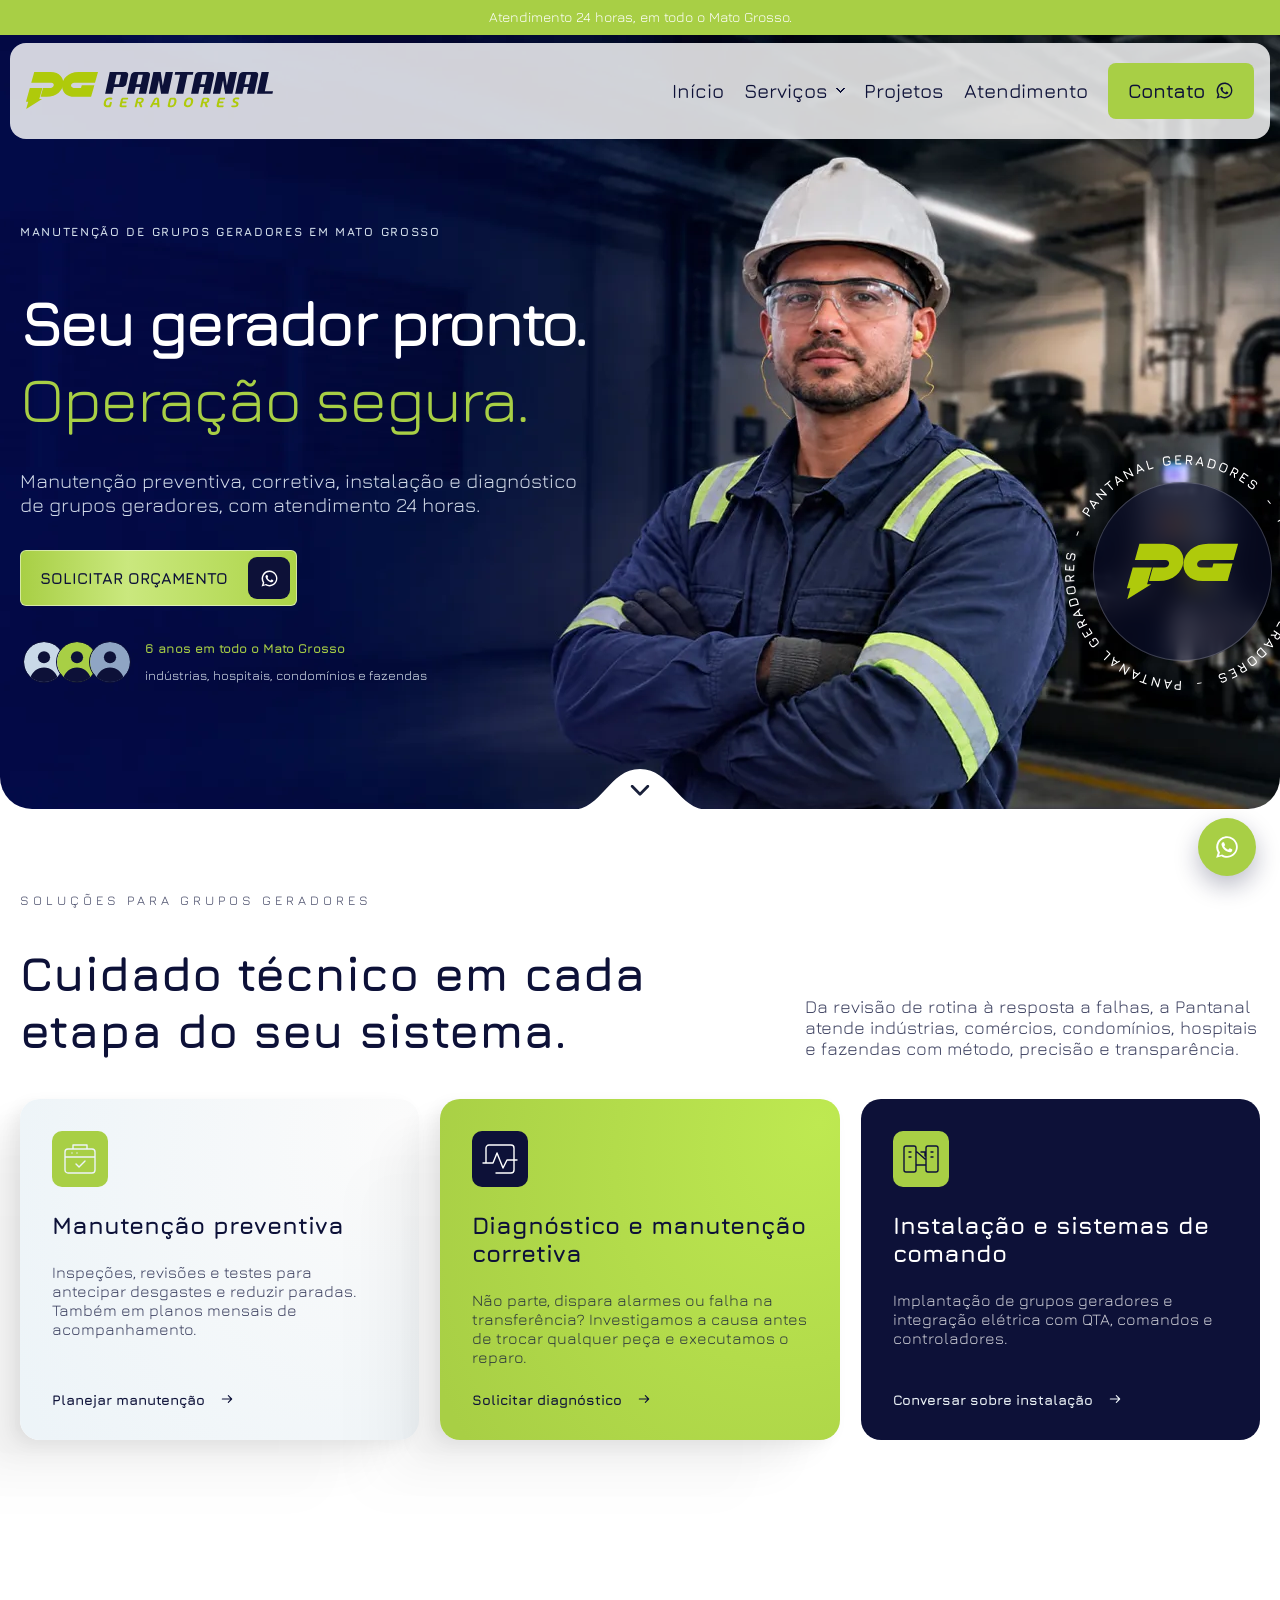
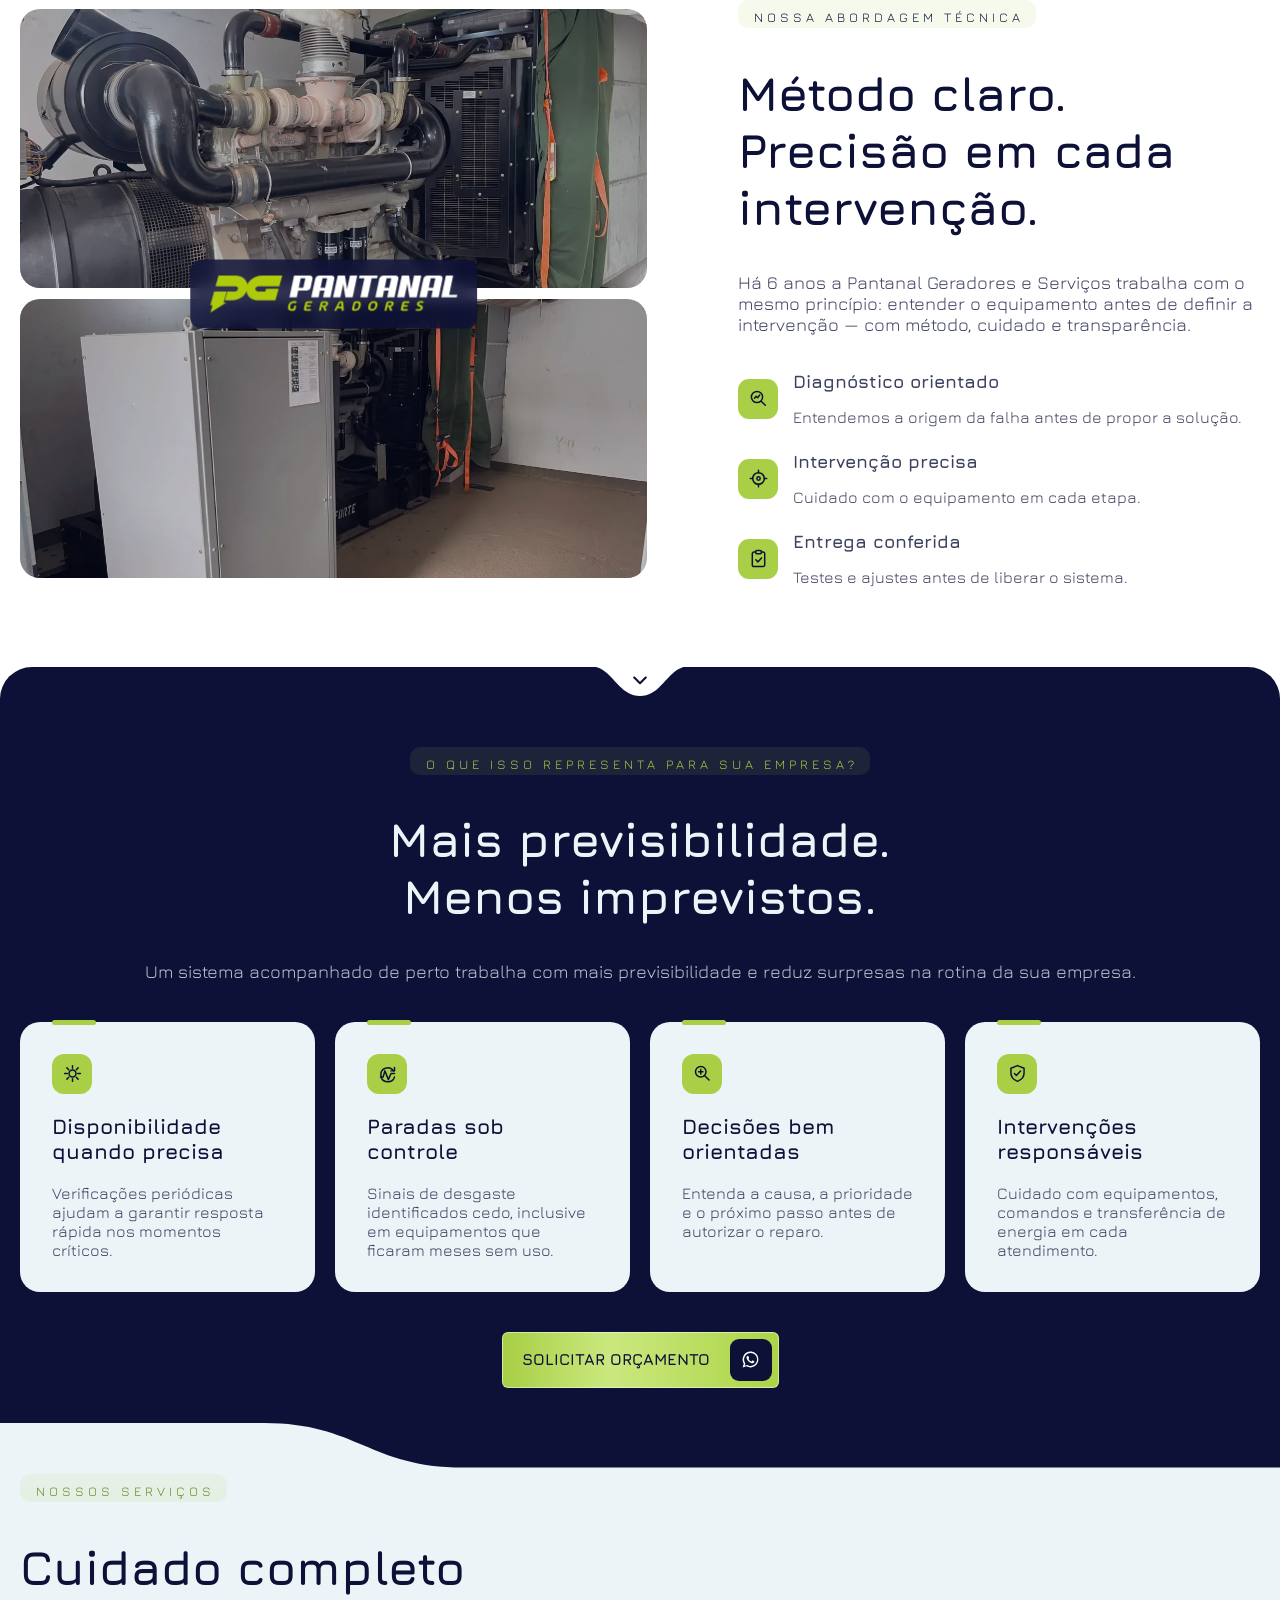
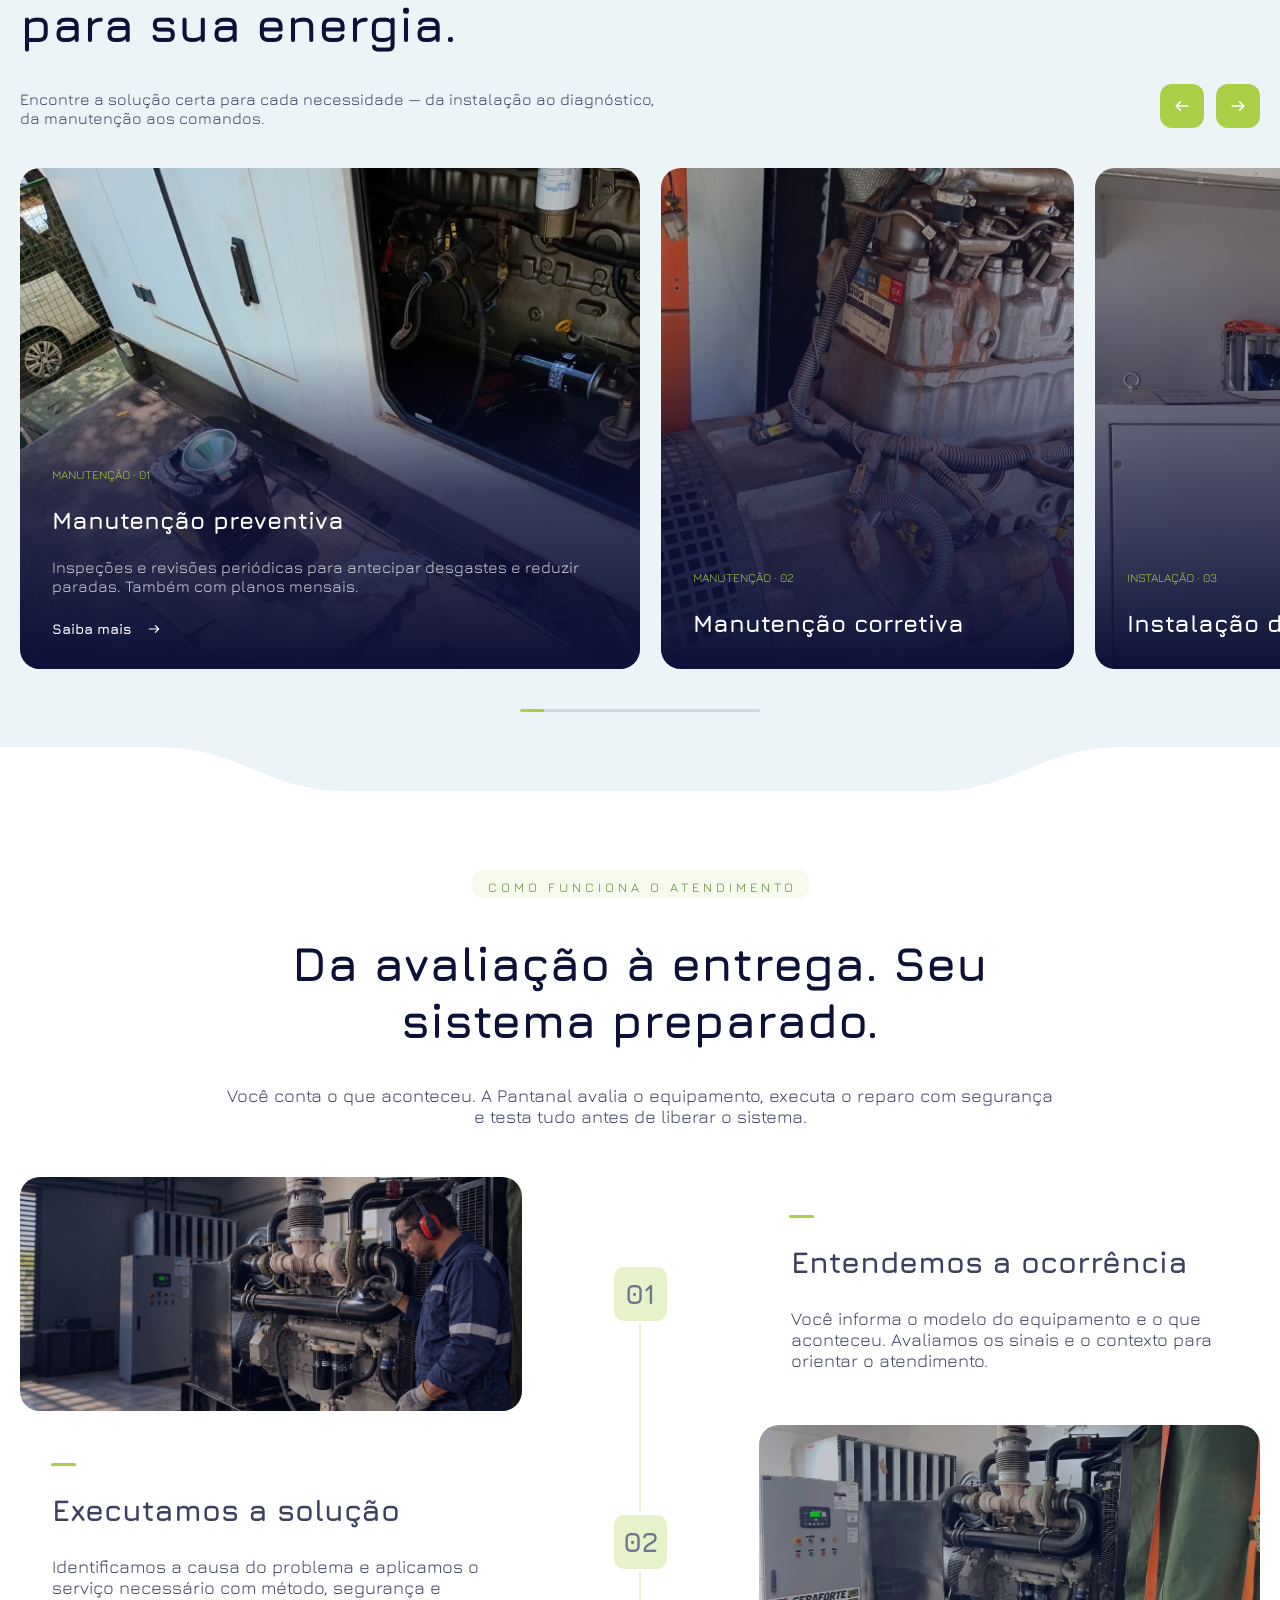
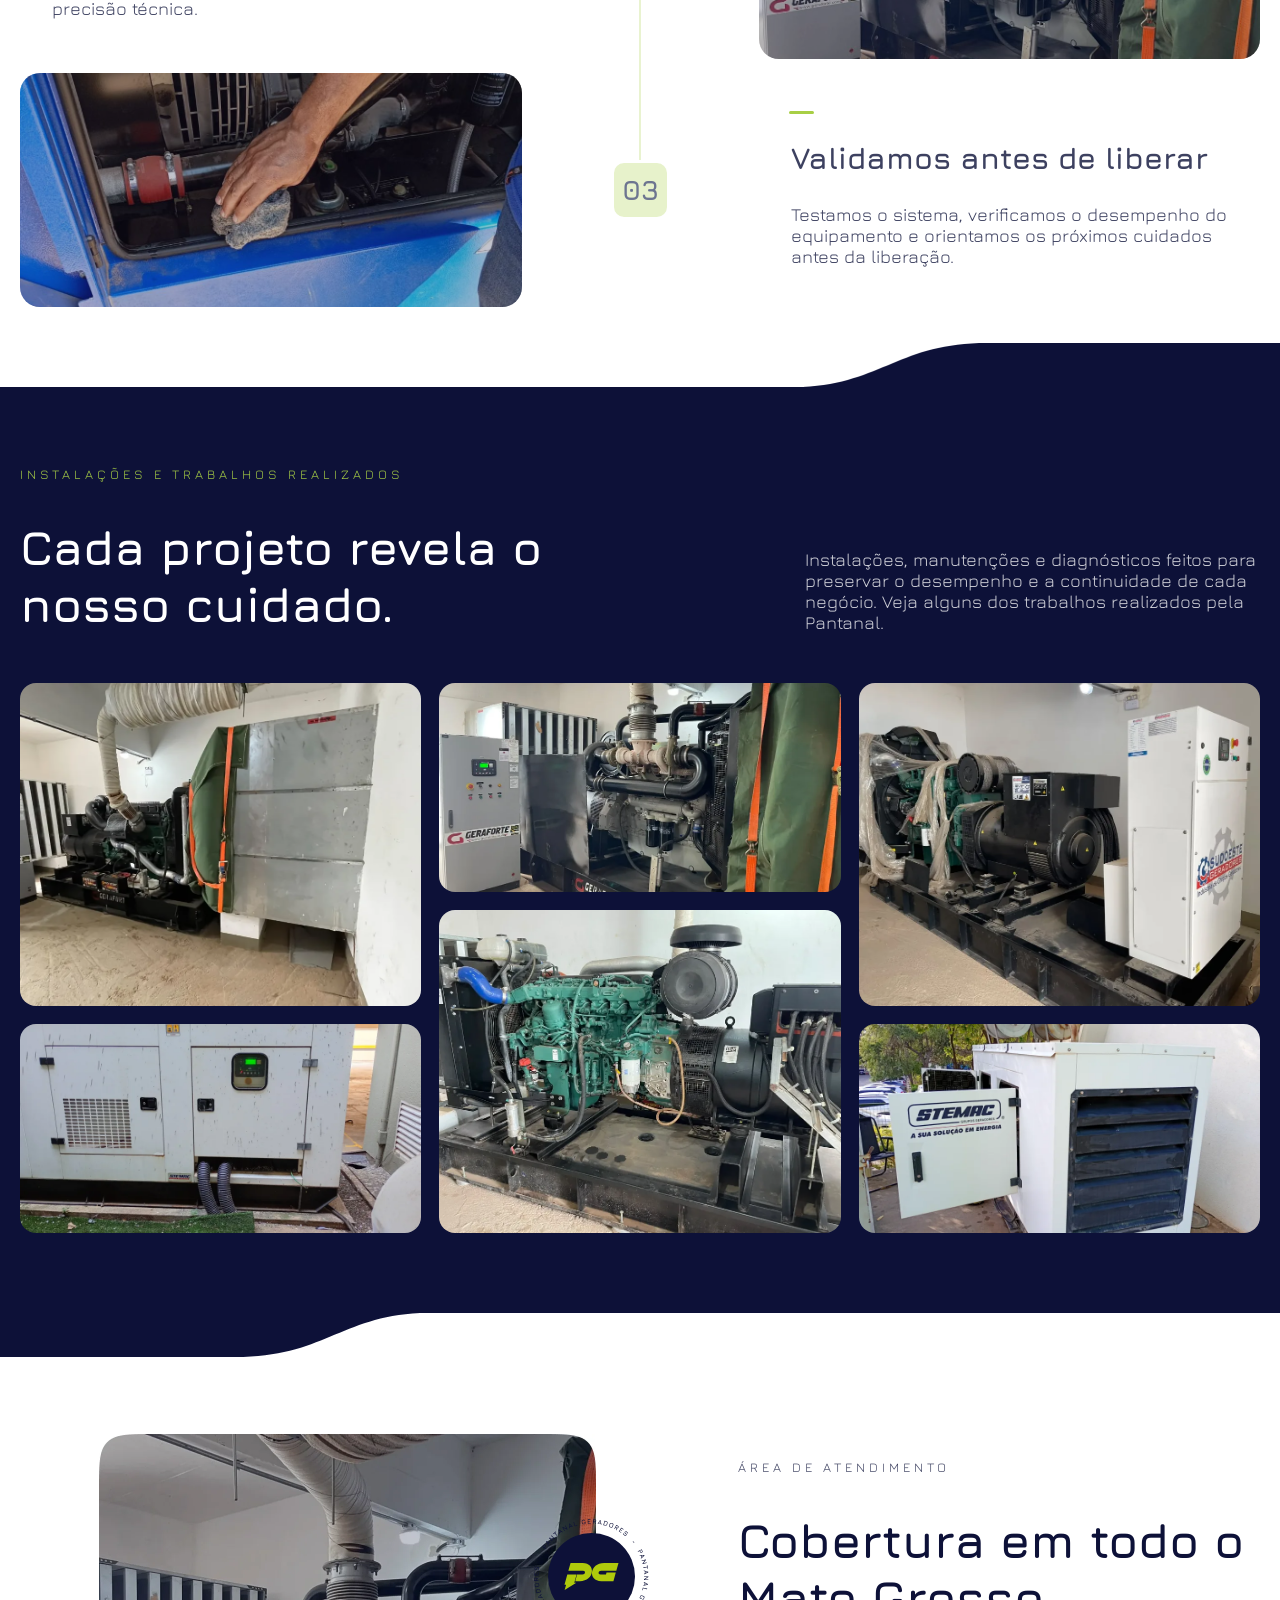
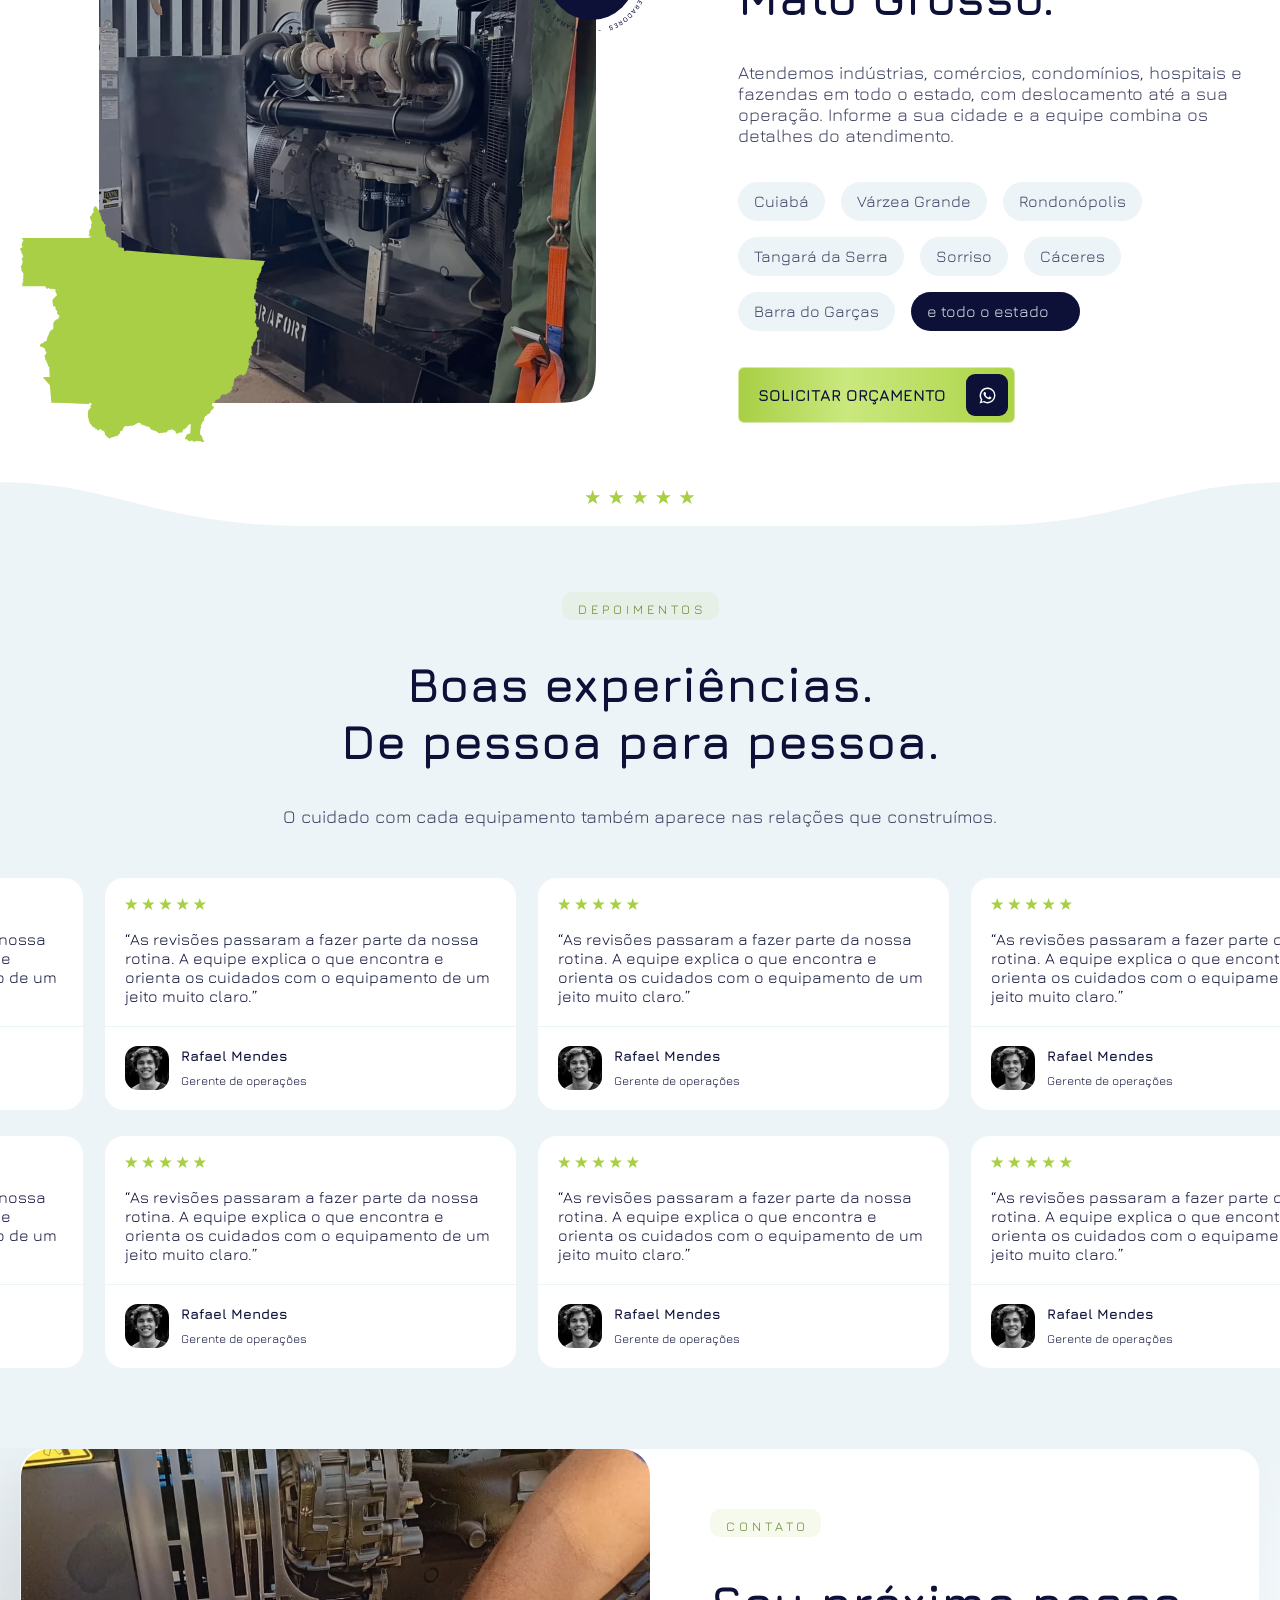
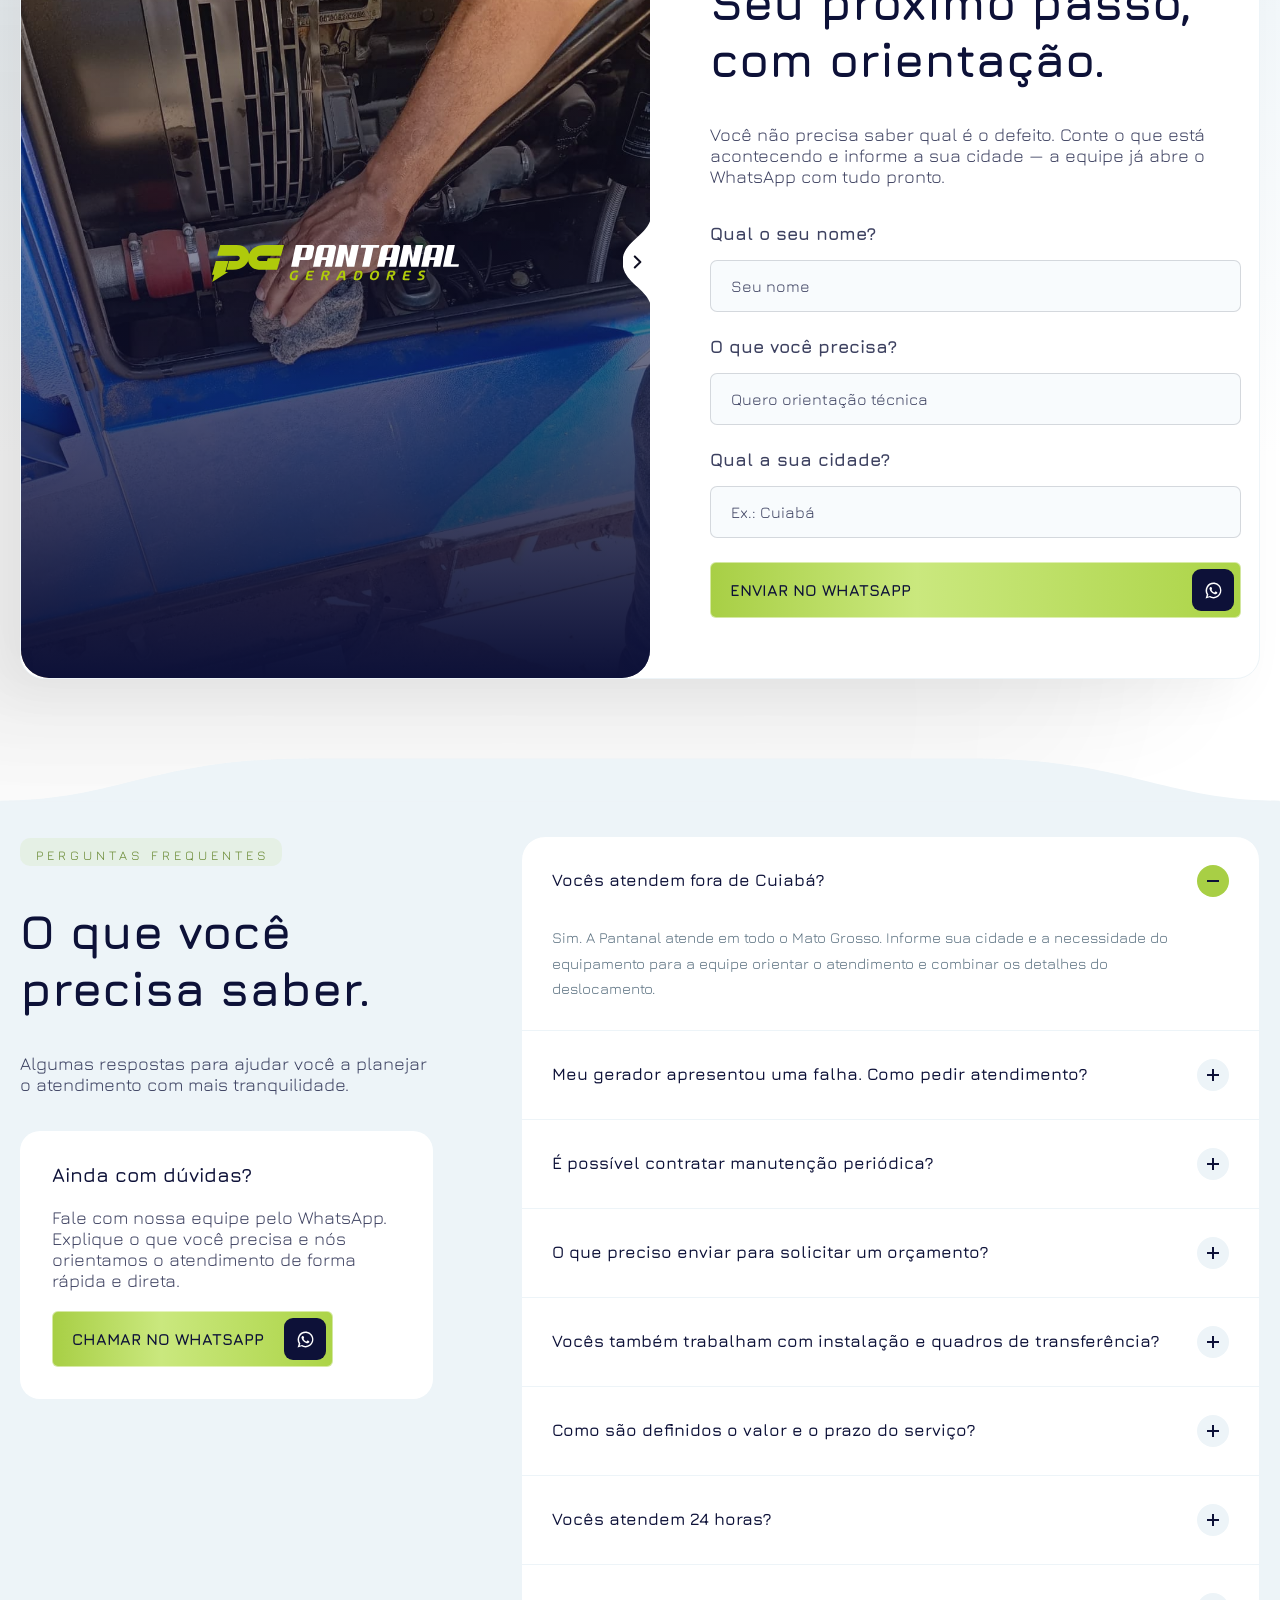
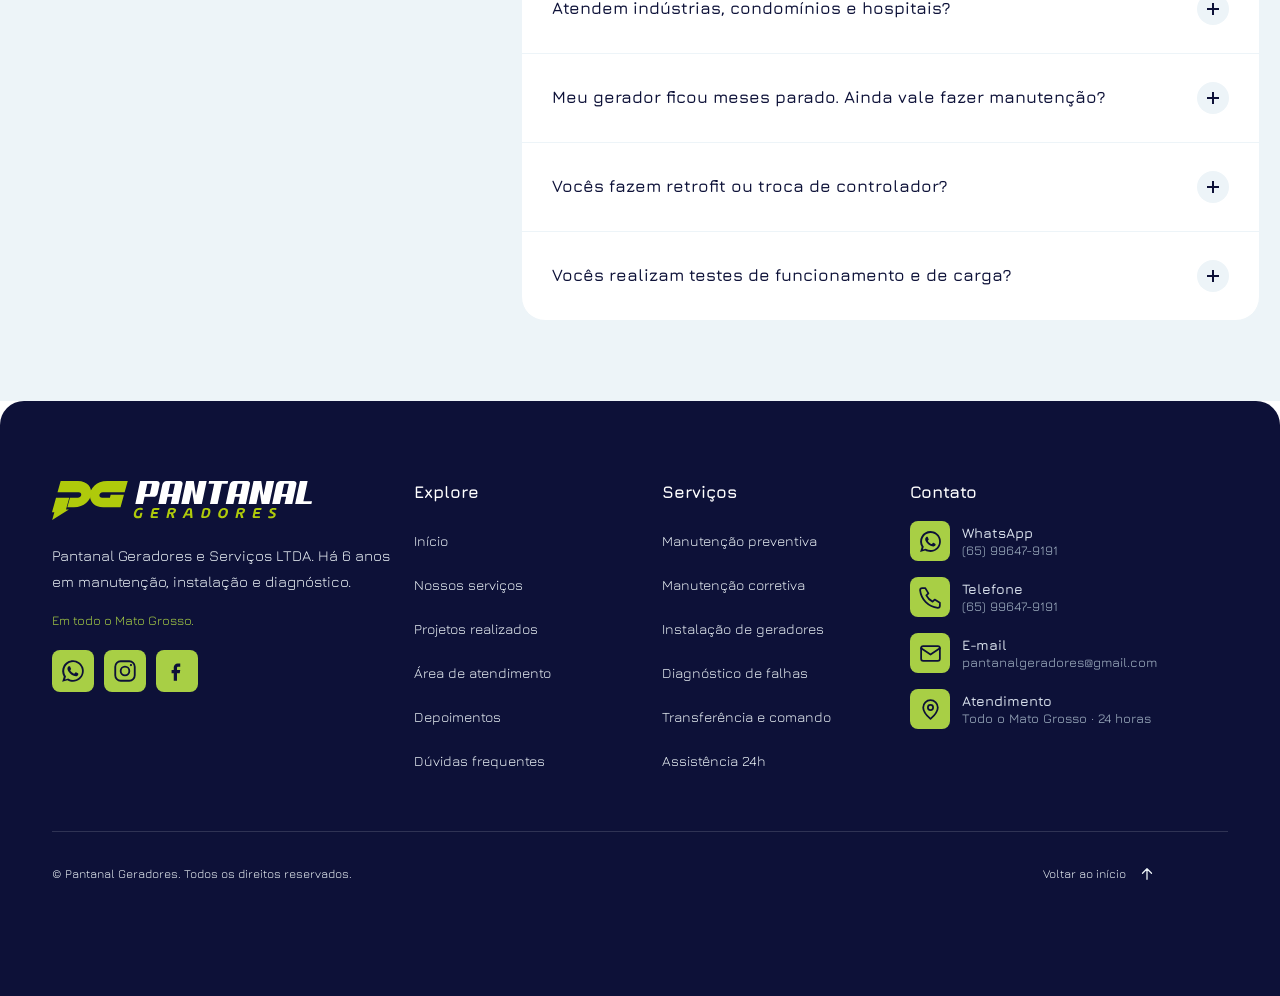
==== index.html @ 645c6d07 "Rodapé: títulos sem caixa alta, hovers nos links e redes, mais respiro no mobile - Títulos das colun" ====
<!doctype html>
<html lang="pt-BR">
<head>
  <meta charset="utf-8">
  <meta name="viewport" content="width=device-width, initial-scale=1">
  <title>Pantanal Geradores | Manutenção de grupos geradores em Mato Grosso</title>
  <meta name="description" content="Manutenção preventiva, corretiva e diagnóstico de grupos geradores. Atendimento 24 horas em todo o Mato Grosso.">
  <link rel="preload" href="assets/fonts/jura-latin.woff2" as="font" type="font/woff2" crossorigin>
  <link rel="stylesheet" href="css/style.css">
</head>
<body>

  <!-- Barra superior -->
  <div class="topbar">
    <p class="trim">Atendimento 24 horas, em todo o Mato Grosso.</p>
  </div>

  <!-- Seção 1: Header + Hero -->
  <header class="hero" id="inicio">
    <nav class="navbar" aria-label="Principal">
      <a class="navbar__logo" href="#inicio" aria-label="Pantanal Geradores - início">
        <img src="assets/icons/logo-pantanal.svg" alt="Pantanal Geradores" width="247" height="37">
      </a>
      <button class="navbar__toggle" type="button" aria-label="Abrir menu" aria-expanded="false" aria-controls="nav-links">
        <span></span><span></span><span></span>
      </button>
      <ul class="navbar__links" id="nav-links">
        <li><a class="trim" href="#inicio">Início</a></li>
        <li class="navbar__servicos">
          <button class="navbar__trigger trim" type="button" aria-expanded="false" aria-controls="megamenu">
            Serviços
            <span class="navbar__chevron" aria-hidden="true"></span>
          </button>

          <div class="mega" id="megamenu">
            <button class="mega__voltar" type="button">
              <span class="mega__voltar-seta" aria-hidden="true"></span>
              Serviços
            </button>
            <ul class="mega__lista">
            <li>
              <a class="mega__item" href="#servicos">
                <span class="mega__icone"><img src="assets/icons/mega-preventiva.svg" alt="" width="24" height="24"></span>
                <span class="mega__texto">
                  <strong>Manutenção preventiva</strong>
                  <small>Inspeções e revisões programadas</small>
                </span>
              </a>
            </li>
            <li>
              <a class="mega__item" href="#servicos">
                <span class="mega__icone"><img src="assets/icons/mega-corretiva.svg" alt="" width="24" height="24"></span>
                <span class="mega__texto">
                  <strong>Manutenção corretiva</strong>
                  <small>Reparo quando o gerador falha</small>
                </span>
              </a>
            </li>
            <li>
              <a class="mega__item" href="#servicos">
                <span class="mega__icone"><img src="assets/icons/mega-instalacao.svg" alt="" width="24" height="24"></span>
                <span class="mega__texto">
                  <strong>Instalação de geradores</strong>
                  <small>Implantação completa do sistema</small>
                </span>
              </a>
            </li>
            <li>
              <a class="mega__item" href="#servicos">
                <span class="mega__icone"><img src="assets/icons/mega-diagnostico.svg" alt="" width="24" height="24"></span>
                <span class="mega__texto">
                  <strong>Diagnóstico e solução de falhas</strong>
                  <small>Encontramos a causa antes do reparo</small>
                </span>
              </a>
            </li>
            <li>
              <a class="mega__item" href="#servicos">
                <span class="mega__icone"><img src="assets/icons/mega-inspecao.svg" alt="" width="24" height="24"></span>
                <span class="mega__texto">
                  <strong>Revisão e inspeção</strong>
                  <small>Avaliação das condições do equipamento</small>
                </span>
              </a>
            </li>
            <li>
              <a class="mega__item" href="#servicos">
                <span class="mega__icone"><img src="assets/icons/mega-comando.svg" alt="" width="24" height="24"></span>
                <span class="mega__texto">
                  <strong>Transferência e comando</strong>
                  <small>QTA, comandos e controladores</small>
                </span>
              </a>
            </li>
            <li>
              <a class="mega__item" href="#servicos">
                <span class="mega__icone"><img src="assets/icons/mega-eletrica.svg" alt="" width="24" height="24"></span>
                <span class="mega__texto">
                  <strong>Elétrica e eletrônica</strong>
                  <small>Cuidado nos componentes do sistema</small>
                </span>
              </a>
            </li>
            <li>
              <a class="mega__item" href="#servicos">
                <span class="mega__icone"><img src="assets/icons/mega-testes.svg" alt="" width="24" height="24"></span>
                <span class="mega__texto">
                  <strong>Testes de funcionamento e carga</strong>
                  <small>Validação do desempenho sob carga</small>
                </span>
              </a>
            </li>
            <li>
              <a class="mega__item" href="#servicos">
                <span class="mega__icone"><img src="assets/icons/mega-24h.svg" alt="" width="24" height="24"></span>
                <span class="mega__texto">
                  <strong>Assistência e atendimento emergencial</strong>
                  <small>Atendimento urgente em todo o estado</small>
                </span>
              </a>
            </li>
            <li>
              <a class="mega__item" href="#servicos">
                <span class="mega__icone"><img src="assets/icons/mega-retrofit.svg" alt="" width="24" height="24"></span>
                <span class="mega__texto">
                  <strong>Retrofit de controladores</strong>
                  <small>Atualização para recuperar desempenho</small>
                </span>
              </a>
            </li>
            </ul>
            <div class="mega__rodape">
              <p>Não sabe qual serviço precisa? A equipe orienta pelo WhatsApp.</p>
              <a class="btn btn--primary mega__btn" href="https://wa.me/" data-whatsapp>
                <span class="trim">Falar com a equipe</span>
                <span class="btn__icon"><img src="assets/icons/whatsapp.svg" alt="" width="19" height="19"></span>
              </a>
            </div>
          </div>
        </li>
        <li><a class="trim" href="#projetos">Projetos</a></li>
        <li><a class="trim" href="#atendimento">Atendimento</a></li>
        <li>
          <a class="navbar__contato" href="#contato">
            <span class="trim">Contato</span>
            <img src="assets/icons/whatsapp-navy.svg" alt="" width="19" height="19">
          </a>
        </li>
      </ul>
    </nav>

    <div class="container hero__inner">
      <div class="hero__content">
        <div class="hero__heading">
          <p class="eyebrow eyebrow--light">Manutenção de grupos geradores em Mato Grosso</p>
          <h1 class="hero__title trim">
            <span class="hero__title-strong">Seu gerador pronto.</span>
            <span class="hero__title-accent">Operação segura.</span>
          </h1>
        </div>
        <p class="hero__subtitle trim">Manutenção preventiva, corretiva, instalação e diagnóstico<br> de grupos geradores, com atendimento 24 horas.</p>

        <a class="btn btn--primary" href="#contato">
          <span class="trim">Solicitar orçamento</span>
          <span class="btn__icon"><img src="assets/icons/whatsapp.svg" alt="" width="19" height="19"></span>
        </a>

        <div class="hero__proof">
          <div class="hero__thumbs">
            <img src="assets/img/avatar-1.svg" alt="" width="42" height="42">
            <img src="assets/img/avatar-2.svg" alt="" width="42" height="42">
            <img src="assets/img/avatar-3.svg" alt="" width="42" height="42">
          </div>
          <div class="hero__proof-text">
            <p class="trim"><strong>6 anos em todo o Mato Grosso</strong></p>
            <p class="trim">indústrias, hospitais, condomínios e fazendas</p>
          </div>
        </div>
      </div>

      <div class="selo" aria-hidden="true">
        <img class="selo__texto" src="assets/icons/selo-texto.svg" alt="" width="235" height="236">
        <div class="selo__meio"><img src="assets/icons/selo-meio.svg" alt="" width="179" height="179"></div>
      </div>
    </div>

    <a class="hero__divisor" href="#solucoes" aria-label="Ir para a próxima seção">
      <img src="assets/icons/divisor-hero.svg" alt="" width="138" height="41">
    </a>
  </header>

  <main>
    <!-- Seção 2: Soluções -->
    <section class="solucoes container" id="solucoes">
      <div class="solucoes__header">
        <div class="solucoes__titles">
          <p class="eyebrow-spaced trim">Soluções para grupos geradores</p>
          <h2 class="section-title trim">Cuidado técnico em cada<br> etapa do seu sistema.</h2>
        </div>
        <p class="solucoes__lead trim">Da revisão de rotina à resposta a falhas, a Pantanal atende indústrias, comércios, condomínios, hospitais e fazendas com método, precisão e transparência.</p>
      </div>

      <div class="solucoes__cards">
        <article class="sol-card sol-card--light">
          <img class="sol-card__icon" src="assets/icons/sol-preventiva.svg" alt="" width="56" height="56">
          <h3 class="sol-card__title trim">Manutenção preventiva</h3>
          <p class="sol-card__text trim">Inspeções, revisões e testes para antecipar desgastes e reduzir paradas. Também em planos mensais de acompanhamento.</p>
          <a class="sol-card__link" href="#contato"><span class="trim">Planejar manutenção</span><img src="assets/icons/seta-escura.svg" alt="" width="16" height="16"></a>
        </article>

        <article class="sol-card sol-card--lime">
          <img class="sol-card__icon" src="assets/icons/sol-corretiva.svg" alt="" width="56" height="56">
          <h3 class="sol-card__title trim">Diagnóstico e manutenção corretiva</h3>
          <p class="sol-card__text trim">Não parte, dispara alarmes ou falha na transferência? Investigamos a causa antes de trocar qualquer peça e executamos o reparo.</p>
          <a class="sol-card__link" href="#contato"><span class="trim">Solicitar diagnóstico</span><img src="assets/icons/seta-escura.svg" alt="" width="16" height="16"></a>
        </article>

        <article class="sol-card sol-card--dark">
          <img class="sol-card__icon" src="assets/icons/sol-diagnostico.svg" alt="" width="56" height="56">
          <h3 class="sol-card__title trim">Instalação e sistemas de comando</h3>
          <p class="sol-card__text trim">Implantação de grupos geradores e integração elétrica com QTA, comandos e controladores.</p>
          <a class="sol-card__link" href="#contato"><span class="trim">Conversar sobre instalação</span><img src="assets/icons/seta-clara.svg" alt="" width="16" height="16"></a>
        </article>
      </div>
    </section>

    <!-- Seção 3: Abordagem técnica -->
    <section class="abordagem container" id="abordagem">
      <div class="abordagem__imagens">
        <div class="foto"><img src="assets/img/abordagem-1.webp" alt="Motor diesel turbo de grupo gerador" width="627" height="279" loading="lazy"></div>
        <div class="foto"><img src="assets/img/abordagem-2.webp" alt="Sala técnica com grupo gerador instalado" width="627" height="279" loading="lazy"></div>
        <div class="abordagem__logo">
          <img src="assets/icons/logo-pantanal-branco.svg" alt="" width="247" height="37">
        </div>
      </div>

      <div class="abordagem__conteudo">
        <div class="abordagem__header">
          <p class="kicker trim">Nossa abordagem técnica</p>
          <h2 class="section-title trim">Método claro.<br> Precisão em cada intervenção.</h2>
        </div>
        <p class="abordagem__lead trim">Há 6 anos a Pantanal Geradores e Serviços trabalha com o mesmo princípio: entender o equipamento antes de definir a intervenção — com método, cuidado e transparência.</p>

        <ul class="abordagem__lista">
          <li>
            <span class="abordagem__icone" aria-hidden="true"><img src="assets/icons/abordagem-diagnostico.svg" alt="" width="21" height="21"></span>
            <div>
              <h3 class="trim">Diagnóstico orientado</h3>
              <p class="trim">Entendemos a origem da falha antes de propor a solução.</p>
            </div>
          </li>
          <li>
            <span class="abordagem__icone" aria-hidden="true"><img src="assets/icons/abordagem-intervencao.svg" alt="" width="21" height="21"></span>
            <div>
              <h3 class="trim">Intervenção precisa</h3>
              <p class="trim">Cuidado com o equipamento em cada etapa.</p>
            </div>
          </li>
          <li>
            <span class="abordagem__icone" aria-hidden="true"><img src="assets/icons/abordagem-entrega.svg" alt="" width="21" height="21"></span>
            <div>
              <h3 class="trim">Entrega conferida</h3>
              <p class="trim">Testes e ajustes antes de liberar o sistema.</p>
            </div>
          </li>
        </ul>
      </div>
    </section>

    <!-- Seção 4: Benefícios -->
    <section class="beneficios" id="beneficios">
      <img class="beneficios__divisor" src="assets/icons/divisor-beneficios.svg" alt="" width="101" height="30" aria-hidden="true">
      <div class="container beneficios__inner">
        <div class="beneficios__header">
          <p class="kicker kicker--lime trim">O que isso representa para sua empresa?</p>
          <h2 class="section-title section-title--light trim">Mais previsibilidade.<br> Menos imprevistos.</h2>
          <p class="beneficios__lead trim">Um sistema acompanhado de perto trabalha com mais previsibilidade e reduz surpresas na rotina da sua empresa.</p>
        </div>

        <div class="beneficios__cards">
          <article class="ben-card">
            <span class="ben-card__icon"><img src="assets/icons/ben-disponibilidade.svg" alt="" width="21" height="21"></span>
            <h3 class="trim">Disponibilidade quando precisa</h3>
            <p class="trim">Verificações periódicas ajudam a garantir resposta rápida nos momentos críticos.</p>
          </article>
          <article class="ben-card">
            <span class="ben-card__icon"><img src="assets/icons/ben-paradas.svg" alt="" width="21" height="21"></span>
            <h3 class="trim">Paradas sob controle</h3>
            <p class="trim">Sinais de desgaste identificados cedo, inclusive em equipamentos que ficaram meses sem uso.</p>
          </article>
          <article class="ben-card">
            <span class="ben-card__icon"><img src="assets/icons/ben-decisoes.svg" alt="" width="21" height="21"></span>
            <h3 class="trim">Decisões bem orientadas</h3>
            <p class="trim">Entenda a causa, a prioridade e o próximo passo antes de autorizar o reparo.</p>
          </article>
          <article class="ben-card">
            <span class="ben-card__icon"><img src="assets/icons/ben-intervencoes.svg" alt="" width="21" height="21"></span>
            <h3 class="trim">Intervenções responsáveis</h3>
            <p class="trim">Cuidado com equipamentos, comandos e transferência de energia em cada atendimento.</p>
          </article>
        </div>

        <a class="btn btn--primary" href="#contato">
          <span class="trim">Solicitar orçamento</span>
          <span class="btn__icon"><img src="assets/icons/whatsapp.svg" alt="" width="19" height="19"></span>
        </a>
      </div>
    </section>

    <!-- Seção 5: Nossos serviços -->
    <section class="servicos" id="servicos">
      <img class="servicos__onda servicos__onda--topo" src="assets/icons/onda-servicos-topo.svg" alt="" width="2427" height="65" aria-hidden="true">

      <div class="container servicos__header">
        <div class="servicos__titles">
          <p class="kicker kicker--green trim">Nossos serviços</p>
          <h2 class="section-title trim">Cuidado completo<br> para sua energia.</h2>
          <p class="servicos__lead trim">Encontre a solução certa para cada necessidade — da instalação ao diagnóstico, da manutenção aos comandos.</p>
        </div>
        <div class="servicos__nav">
          <button class="servicos__btn" type="button" data-dir="-1" aria-label="Serviço anterior"><img src="assets/icons/seta-anterior.svg" alt="" width="20" height="20"></button>
          <button class="servicos__btn" type="button" data-dir="1" aria-label="Próximo serviço"><img src="assets/icons/seta-proximo.svg" alt="" width="20" height="20"></button>
        </div>
      </div>

      <div class="servicos__carrossel">
        <div class="container">
          <div class="servicos__track">
            <article class="serv-card">
              <img class="serv-card__img" src="assets/img/servico-1.webp" alt="Técnico em manutenção preventiva de grupo gerador" width="464" height="501">
              <p class="serv-card__tag trim">Manutenção · 01</p>
              <h3 class="serv-card__title trim">Manutenção preventiva</h3>
              <div class="serv-card__more"><div>
                  <p class="serv-card__text trim">Inspeções e revisões periódicas para antecipar desgastes e reduzir paradas. Também com planos mensais.</p>
                  <a class="serv-card__link" href="https://wa.me/" data-whatsapp data-mensagem="Olá! Vim pelo site e gostaria de saber mais sobre Manutenção preventiva."><span class="trim">Saiba mais</span><img src="assets/icons/seta-branca.svg" alt="" width="16" height="16"></a>
              </div></div>
            </article>
            <article class="serv-card">
              <img class="serv-card__img" src="assets/img/servico-2.webp" alt="Motor diesel de grupo gerador em manutenção corretiva" width="464" height="501">
              <p class="serv-card__tag trim">Manutenção · 02</p>
              <h3 class="serv-card__title trim">Manutenção corretiva</h3>
              <div class="serv-card__more"><div>
                  <p class="serv-card__text trim">Falha na partida, alarme recorrente ou parada total: localizamos a causa e executamos o reparo.</p>
                  <a class="serv-card__link" href="https://wa.me/" data-whatsapp data-mensagem="Olá! Vim pelo site e gostaria de saber mais sobre Manutenção corretiva."><span class="trim">Saiba mais</span><img src="assets/icons/seta-branca.svg" alt="" width="16" height="16"></a>
              </div></div>
            </article>
            <article class="serv-card">
              <img class="serv-card__img" src="assets/img/servico-3.webp" alt="Grupo gerador instalado em sala técnica" width="464" height="501">
              <p class="serv-card__tag trim">Instalação · 03</p>
              <h3 class="serv-card__title trim">Instalação de geradores</h3>
              <div class="serv-card__more"><div>
                  <p class="serv-card__text trim">Implantação do equipamento e integração com a estrutura elétrica da empresa.</p>
                  <a class="serv-card__link" href="https://wa.me/" data-whatsapp data-mensagem="Olá! Vim pelo site e gostaria de saber mais sobre Instalação de geradores."><span class="trim">Saiba mais</span><img src="assets/icons/seta-branca.svg" alt="" width="16" height="16"></a>
              </div></div>
            </article>
            <article class="serv-card">
              <img class="serv-card__img" src="assets/img/servico-4.webp" alt="Diagnóstico com computador conectado ao gerador" width="464" height="501">
              <p class="serv-card__tag trim">Diagnóstico · 04</p>
              <h3 class="serv-card__title trim">Diagnóstico e solução de falhas</h3>
              <div class="serv-card__more"><div>
                  <p class="serv-card__text trim">Avaliação elétrica, eletrônica e mecânica para localizar a origem do problema.</p>
                  <a class="serv-card__link" href="https://wa.me/" data-whatsapp data-mensagem="Olá! Vim pelo site e gostaria de saber mais sobre Diagnóstico e solução de falhas."><span class="trim">Saiba mais</span><img src="assets/icons/seta-branca.svg" alt="" width="16" height="16"></a>
              </div></div>
            </article>
            <article class="serv-card">
              <img class="serv-card__img" src="assets/img/servico-5.webp" alt="Revisão e inspeção do equipamento" width="464" height="501">
              <p class="serv-card__tag trim">Inspeção · 05</p>
              <h3 class="serv-card__title trim">Revisão e inspeção</h3>
              <div class="serv-card__more"><div>
                  <p class="serv-card__text trim">Avaliação das condições do equipamento para antecipar desgastes e prioridades.</p>
                  <a class="serv-card__link" href="https://wa.me/" data-whatsapp data-mensagem="Olá! Vim pelo site e gostaria de saber mais sobre Revisão e inspeção."><span class="trim">Saiba mais</span><img src="assets/icons/seta-branca.svg" alt="" width="16" height="16"></a>
              </div></div>
            </article>
            <article class="serv-card">
              <img class="serv-card__img" src="assets/img/servico-6.webp" alt="Disjuntores de transferência automática" width="464" height="501">
              <p class="serv-card__tag trim">Sistemas · 06</p>
              <h3 class="serv-card__title trim">Transferência e comando</h3>
              <div class="serv-card__more"><div>
                  <p class="serv-card__text trim">QTA, comandos e automação para integrar a geração à rotina da empresa.</p>
                  <a class="serv-card__link" href="https://wa.me/" data-whatsapp data-mensagem="Olá! Vim pelo site e gostaria de saber mais sobre Transferência e comando."><span class="trim">Saiba mais</span><img src="assets/icons/seta-branca.svg" alt="" width="16" height="16"></a>
              </div></div>
            </article>
            <article class="serv-card">
              <img class="serv-card__img" src="assets/img/servico-7.webp" alt="Quadro elétrico de grupo gerador" width="464" height="501">
              <p class="serv-card__tag trim">Manutenção · 07</p>
              <h3 class="serv-card__title trim">Elétrica e eletrônica</h3>
              <div class="serv-card__more"><div>
                  <p class="serv-card__text trim">Cuidados nos componentes elétricos e eletrônicos que sustentam o sistema.</p>
                  <a class="serv-card__link" href="https://wa.me/" data-whatsapp data-mensagem="Olá! Vim pelo site e gostaria de saber mais sobre Elétrica e eletrônica."><span class="trim">Saiba mais</span><img src="assets/icons/seta-branca.svg" alt="" width="16" height="16"></a>
              </div></div>
            </article>
            <article class="serv-card">
              <img class="serv-card__img" src="assets/img/servico-8.webp" alt="Controlador durante teste de funcionamento" width="464" height="501">
              <p class="serv-card__tag trim">Testes · 08</p>
              <h3 class="serv-card__title trim">Testes de funcionamento e carga</h3>
              <div class="serv-card__more"><div>
                  <p class="serv-card__text trim">Validação do desempenho e da resposta do equipamento sob carga.</p>
                  <a class="serv-card__link" href="https://wa.me/" data-whatsapp data-mensagem="Olá! Vim pelo site e gostaria de saber mais sobre Testes de funcionamento e carga."><span class="trim">Saiba mais</span><img src="assets/icons/seta-branca.svg" alt="" width="16" height="16"></a>
              </div></div>
            </article>
            <article class="serv-card">
              <img class="serv-card__img" src="assets/img/servico-9.webp" alt="Técnico em atendimento ao grupo gerador" width="464" height="501">
              <p class="serv-card__tag trim">Assistência · 09</p>
              <h3 class="serv-card__title trim">Assistência e atendimento emergencial</h3>
              <div class="serv-card__more"><div>
                  <p class="serv-card__text trim">Atendimento 24 horas para ocorrências e paradas urgentes em todo o Mato Grosso.</p>
                  <a class="serv-card__link" href="https://wa.me/" data-whatsapp data-mensagem="Olá! Vim pelo site e gostaria de saber mais sobre Assistência e atendimento emergencial."><span class="trim">Saiba mais</span><img src="assets/icons/seta-branca.svg" alt="" width="16" height="16"></a>
              </div></div>
            </article>
            <article class="serv-card">
              <img class="serv-card__img" src="assets/img/servico-10.webp" alt="Módulo de controle eletrônico do gerador" width="464" height="501">
              <p class="serv-card__tag trim">Atualização · 10</p>
              <h3 class="serv-card__title trim">Retrofit de controladores</h3>
              <div class="serv-card__more"><div>
                  <p class="serv-card__text trim">Atualização de controladores para recuperar desempenho e ampliar a vida útil do sistema.</p>
                  <a class="serv-card__link" href="https://wa.me/" data-whatsapp data-mensagem="Olá! Vim pelo site e gostaria de saber mais sobre Retrofit de controladores."><span class="trim">Saiba mais</span><img src="assets/icons/seta-branca.svg" alt="" width="16" height="16"></a>
              </div></div>
            </article>
          </div>
        </div>
      </div>

      <!-- barra de progresso (o carrossel anda sozinho; setas no desktop, swipe no celular) -->
      <div class="container servicos__controles">
        <span class="servicos__progresso" aria-hidden="true"><span></span></span>
      </div>

      <img class="servicos__onda servicos__onda--base" src="assets/icons/onda-servicos-base.svg" alt="" width="2648" height="65" aria-hidden="true">
    </section>

    <!-- Seção 6: Como funciona -->
    <section class="como-funciona container" id="como-funciona">
      <div class="como-funciona__header">
        <p class="kicker kicker--green trim">Como funciona o atendimento</p>
        <h2 class="section-title trim">Da avaliação à entrega. Seu sistema preparado.</h2>
        <p class="como-funciona__lead trim">Você conta o que aconteceu. A Pantanal avalia o equipamento, executa o reparo com segurança e testa tudo antes de liberar o sistema.</p>
      </div>

      <ol class="etapas">
        <li class="etapa">
          <div class="foto etapa__foto"><img src="assets/img/etapa-1.jpg" alt="Técnico inspecionando um grupo gerador" width="522" height="234" loading="lazy"></div>
          <span class="etapa__numero" aria-hidden="true"><span class="trim">01</span></span>
          <div class="etapa__conteudo">
            <span class="etapa__traco" aria-hidden="true"></span>
            <h3 class="trim">Entendemos a ocorrência</h3>
            <p class="trim">Você informa o modelo do equipamento e o que aconteceu. Avaliamos os sinais e o contexto para orientar o atendimento.</p>
          </div>
        </li>
        <li class="etapa etapa--invertida">
          <div class="foto etapa__foto"><img src="assets/img/etapa-2.jpg" alt="Grupo gerador com quadro de comando" width="522" height="234" loading="lazy"></div>
          <span class="etapa__numero" aria-hidden="true"><span class="trim">02</span></span>
          <div class="etapa__conteudo">
            <span class="etapa__traco" aria-hidden="true"></span>
            <h3 class="trim">Executamos a solução</h3>
            <p class="trim">Identificamos a causa do problema e aplicamos o serviço necessário com método, segurança e precisão técnica.</p>
          </div>
        </li>
        <li class="etapa">
          <div class="foto etapa__foto"><img src="assets/img/etapa-3.jpg" alt="Técnico fazendo a limpeza de um gerador" width="522" height="234" loading="lazy"></div>
          <span class="etapa__numero" aria-hidden="true"><span class="trim">03</span></span>
          <div class="etapa__conteudo">
            <span class="etapa__traco" aria-hidden="true"></span>
            <h3 class="trim">Validamos antes de liberar</h3>
            <p class="trim">Testamos o sistema, verificamos o desempenho do equipamento e orientamos os próximos cuidados antes da liberação.</p>
          </div>
        </li>
      </ol>
    </section>

    <!-- Seção 7: Portfólio -->
    <section class="portfolio" id="projetos">
      <img class="portfolio__onda portfolio__onda--topo" src="assets/icons/onda-azul.svg" alt="" width="2427" height="45" aria-hidden="true">

      <div class="container portfolio__header">
        <div class="portfolio__titles">
          <p class="eyebrow-spaced eyebrow-spaced--lime trim">Instalações e trabalhos realizados</p>
          <h2 class="section-title section-title--white trim">Cada projeto revela o nosso cuidado.</h2>
        </div>
        <p class="portfolio__lead trim">Instalações, manutenções e diagnósticos feitos para preservar o desempenho e a continuidade de cada negócio. Veja alguns dos trabalhos realizados pela Pantanal.</p>
      </div>

      <!-- Grade de 6 fotos (Figma 108:120): colunas 1 e 3 alta+baixa, coluna 2 baixa+alta -->
      <div class="container portfolio__grade">
        <div class="portfolio__foto"><img src="assets/img/portfolio-1.webp" alt="Sala com grupos geradores instalados" width="950" height="713" loading="lazy"></div>
        <div class="portfolio__foto"><img src="assets/img/portfolio-2.webp" alt="Grupo gerador Geraforte com motor diesel" width="950" height="713" loading="lazy"></div>
        <div class="portfolio__foto"><img src="assets/img/portfolio-3.webp" alt="Grupo gerador com painel de controle" width="950" height="713" loading="lazy"></div>
        <div class="portfolio__foto"><img src="assets/img/portfolio-5.webp" alt="Grupo gerador carenado instalado" width="950" height="713" loading="lazy"></div>
        <div class="portfolio__foto"><img src="assets/img/portfolio-4.webp" alt="Motor Volvo de grupo gerador" width="950" height="713" loading="lazy"></div>
        <div class="portfolio__foto"><img src="assets/img/portfolio-6.webp" alt="Grupo gerador carenado aberto para manutenção" width="950" height="713" loading="lazy"></div>
      </div>

      <img class="portfolio__onda portfolio__onda--base" src="assets/icons/onda-azul.svg" alt="" width="2427" height="45" aria-hidden="true">
    </section>

    <!-- Seção 8: Área de atendimento -->
    <section class="atendimento container" id="atendimento">
      <div class="atendimento__visual">
        <img class="atendimento__foto" src="assets/img/atendimento.webp" alt="Grupo gerador instalado atendido pela Pantanal" width="497" height="569" loading="lazy">
        <img class="atendimento__mapa" src="assets/icons/mapa-mt.svg" alt="" width="245" height="236" aria-hidden="true">
        <div class="atendimento__selo" aria-hidden="true">
          <img class="atendimento__selo-texto" src="assets/icons/selo2-texto.svg" alt="" width="115" height="115">
          <img class="atendimento__selo-meio" src="assets/icons/selo2-meio.svg" alt="" width="87" height="87">
        </div>
      </div>

      <div class="atendimento__conteudo">
        <div class="atendimento__header">
          <p class="eyebrow-spaced trim">Área de atendimento</p>
          <h2 class="section-title trim">Cobertura em todo o<br> Mato Grosso.</h2>
        </div>
        <p class="atendimento__lead trim">Atendemos indústrias, comércios, condomínios, hospitais e fazendas em todo o estado, com deslocamento até a sua operação. Informe a sua cidade e a equipe combina os detalhes do atendimento.</p>
        <!-- sempre em 3 linhas, como no Figma; em telas estreitas as tags diminuem em vez de quebrar -->
        <div class="atendimento__cidades" role="list" aria-label="Cidades atendidas">
          <div class="atendimento__linha" role="none">
            <span class="atendimento__cidade" role="listitem"><span class="trim">Cuiabá</span></span>
            <span class="atendimento__cidade" role="listitem"><span class="trim">Várzea Grande</span></span>
            <span class="atendimento__cidade" role="listitem"><span class="trim">Rondonópolis</span></span>
          </div>
          <div class="atendimento__linha" role="none">
            <span class="atendimento__cidade" role="listitem"><span class="trim">Tangará da Serra</span></span>
            <span class="atendimento__cidade" role="listitem"><span class="trim">Sorriso</span></span>
            <span class="atendimento__cidade" role="listitem"><span class="trim">Cáceres</span></span>
          </div>
          <div class="atendimento__linha" role="none">
            <span class="atendimento__cidade" role="listitem"><span class="trim">Barra do Garças</span></span>
            <span class="atendimento__cidade atendimento__cidade--estado" role="listitem"><span class="trim">e todo o estado</span></span>
          </div>
        </div>
        <a class="btn btn--primary" href="#contato">
          <span class="trim">Solicitar orçamento</span>
          <span class="btn__icon"><img src="assets/icons/whatsapp.svg" alt="" width="19" height="19"></span>
        </a>
      </div>
    </section>

    <!-- Seção 9: Depoimentos -->
    <section class="depoimentos" id="depoimentos">
      <img class="depoimentos__divisor" src="assets/icons/divisor-depoimentos.svg" alt="" width="1920" height="45" aria-hidden="true">
      <img class="depoimentos__estrelas" src="assets/icons/estrelas-deco.svg" alt="" width="109" height="14" aria-hidden="true">

      <div class="container depoimentos__header">
        <p class="kicker kicker--green trim">Depoimentos</p>
        <h2 class="section-title trim">Boas experiências.<br> De pessoa para pessoa.</h2>
        <p class="depoimentos__lead trim">O cuidado com cada equipamento também aparece nas relações que construímos.</p>
      </div>

      <!-- Depoimentos ainda provisórios (iguais no Figma). Dois carrosséis contínuos, um para cada lado. -->
      <div class="depoimentos__faixas">
        <div class="marquee">
          <div class="marquee__track">
            <article class="depo-card">
              <div class="depo-card__conteudo">
                <img class="depo-card__estrelas" src="assets/icons/estrelas.svg" alt="5 de 5 estrelas" width="81" height="12">
                <p>“As revisões passaram a fazer parte da nossa rotina. A equipe explica o que encontra e orienta os cuidados com o equipamento de um jeito muito claro.”</p>
              </div>
              <div class="depo-card__autor">
                <img src="assets/img/avatar-depoimento.jpg" alt="" width="44" height="44">
                <div>
                  <p class="depo-card__nome trim">Rafael Mendes</p>
                  <p class="depo-card__cargo trim">Gerente de operações</p>
                </div>
              </div>
            </article>
            <article class="depo-card">
              <div class="depo-card__conteudo">
                <img class="depo-card__estrelas" src="assets/icons/estrelas.svg" alt="5 de 5 estrelas" width="81" height="12">
                <p>“As revisões passaram a fazer parte da nossa rotina. A equipe explica o que encontra e orienta os cuidados com o equipamento de um jeito muito claro.”</p>
              </div>
              <div class="depo-card__autor">
                <img src="assets/img/avatar-depoimento.jpg" alt="" width="44" height="44">
                <div>
                  <p class="depo-card__nome trim">Rafael Mendes</p>
                  <p class="depo-card__cargo trim">Gerente de operações</p>
                </div>
              </div>
            </article>
            <article class="depo-card">
              <div class="depo-card__conteudo">
                <img class="depo-card__estrelas" src="assets/icons/estrelas.svg" alt="5 de 5 estrelas" width="81" height="12">
                <p>“As revisões passaram a fazer parte da nossa rotina. A equipe explica o que encontra e orienta os cuidados com o equipamento de um jeito muito claro.”</p>
              </div>
              <div class="depo-card__autor">
                <img src="assets/img/avatar-depoimento.jpg" alt="" width="44" height="44">
                <div>
                  <p class="depo-card__nome trim">Rafael Mendes</p>
                  <p class="depo-card__cargo trim">Gerente de operações</p>
                </div>
              </div>
            </article>
            <article class="depo-card">
              <div class="depo-card__conteudo">
                <img class="depo-card__estrelas" src="assets/icons/estrelas.svg" alt="5 de 5 estrelas" width="81" height="12">
                <p>“As revisões passaram a fazer parte da nossa rotina. A equipe explica o que encontra e orienta os cuidados com o equipamento de um jeito muito claro.”</p>
              </div>
              <div class="depo-card__autor">
                <img src="assets/img/avatar-depoimento.jpg" alt="" width="44" height="44">
                <div>
                  <p class="depo-card__nome trim">Rafael Mendes</p>
                  <p class="depo-card__cargo trim">Gerente de operações</p>
                </div>
              </div>
            </article>
          </div>
        </div>
        <div class="marquee marquee--reverse">
          <div class="marquee__track">
            <article class="depo-card">
              <div class="depo-card__conteudo">
                <img class="depo-card__estrelas" src="assets/icons/estrelas.svg" alt="5 de 5 estrelas" width="81" height="12">
                <p>“As revisões passaram a fazer parte da nossa rotina. A equipe explica o que encontra e orienta os cuidados com o equipamento de um jeito muito claro.”</p>
              </div>
              <div class="depo-card__autor">
                <img src="assets/img/avatar-depoimento.jpg" alt="" width="44" height="44">
                <div>
                  <p class="depo-card__nome trim">Rafael Mendes</p>
                  <p class="depo-card__cargo trim">Gerente de operações</p>
                </div>
              </div>
            </article>
            <article class="depo-card">
              <div class="depo-card__conteudo">
                <img class="depo-card__estrelas" src="assets/icons/estrelas.svg" alt="5 de 5 estrelas" width="81" height="12">
                <p>“As revisões passaram a fazer parte da nossa rotina. A equipe explica o que encontra e orienta os cuidados com o equipamento de um jeito muito claro.”</p>
              </div>
              <div class="depo-card__autor">
                <img src="assets/img/avatar-depoimento.jpg" alt="" width="44" height="44">
                <div>
                  <p class="depo-card__nome trim">Rafael Mendes</p>
                  <p class="depo-card__cargo trim">Gerente de operações</p>
                </div>
              </div>
            </article>
            <article class="depo-card">
              <div class="depo-card__conteudo">
                <img class="depo-card__estrelas" src="assets/icons/estrelas.svg" alt="5 de 5 estrelas" width="81" height="12">
                <p>“As revisões passaram a fazer parte da nossa rotina. A equipe explica o que encontra e orienta os cuidados com o equipamento de um jeito muito claro.”</p>
              </div>
              <div class="depo-card__autor">
                <img src="assets/img/avatar-depoimento.jpg" alt="" width="44" height="44">
                <div>
                  <p class="depo-card__nome trim">Rafael Mendes</p>
                  <p class="depo-card__cargo trim">Gerente de operações</p>
                </div>
              </div>
            </article>
            <article class="depo-card">
              <div class="depo-card__conteudo">
                <img class="depo-card__estrelas" src="assets/icons/estrelas.svg" alt="5 de 5 estrelas" width="81" height="12">
                <p>“As revisões passaram a fazer parte da nossa rotina. A equipe explica o que encontra e orienta os cuidados com o equipamento de um jeito muito claro.”</p>
              </div>
              <div class="depo-card__autor">
                <img src="assets/img/avatar-depoimento.jpg" alt="" width="44" height="44">
                <div>
                  <p class="depo-card__nome trim">Rafael Mendes</p>
                  <p class="depo-card__cargo trim">Gerente de operações</p>
                </div>
              </div>
            </article>
          </div>
        </div>
      </div>
    </section>

    <!-- Seção 10: Contato -->
    <section class="contato" id="contato">
      <div class="container contato__card">
        <div class="contato__visual">
          <img class="contato__foto" src="assets/img/thumb-1.jpg" alt="" width="629" height="925" loading="lazy">
          <img class="contato__logo" src="assets/icons/logo-pantanal-branco.svg" alt="Pantanal Geradores" width="247" height="37">
          <span class="contato__divisor" aria-hidden="true"><img src="assets/icons/divisor-contato.svg" alt="" width="98" height="29"></span>
        </div>

        <div class="contato__form-area">
          <div class="contato__header">
            <p class="kicker kicker--green trim">Contato</p>
            <h2 class="section-title trim">Seu próximo passo, com orientação.</h2>
          </div>
          <p class="contato__lead trim">Você não precisa saber qual é o defeito. Conte o que está acontecendo e informe a sua cidade — a equipe já abre o WhatsApp com tudo pronto.</p>

          <form class="contato__form" id="form-contato">
            <div class="campo">
              <label class="trim" for="campo-nome">Qual o seu nome?</label>
              <input id="campo-nome" name="nome" type="text" placeholder="Seu nome" autocomplete="name" required>
            </div>
            <div class="campo">
              <label class="trim" for="campo-servico">O que você precisa?</label>
              <input id="campo-servico" name="servico" type="text" placeholder="Quero orientação técnica" required>
            </div>
            <div class="campo">
              <label class="trim" for="campo-cidade">Qual a sua cidade?</label>
              <input id="campo-cidade" name="cidade" type="text" placeholder="Ex.: Cuiabá" autocomplete="address-level2" required>
            </div>
            <button class="btn btn--primary btn--full" type="submit">
              <span class="trim">Enviar no WhatsApp</span>
              <span class="btn__icon"><img src="assets/icons/whatsapp.svg" alt="" width="19" height="19"></span>
            </button>
          </form>
        </div>
      </div>
    </section>

    <!-- Seção 11: FAQ -->
    <section class="faq" id="faq">
      <img class="faq__onda" src="assets/icons/onda-faq.svg" alt="" width="1921" height="44" aria-hidden="true">
      <div class="container faq__inner">
        <div class="faq__coluna">
          <div class="faq__header">
            <p class="kicker kicker--green trim">Perguntas frequentes</p>
            <h2 class="section-title trim">O que você precisa saber.</h2>
          </div>
          <p class="faq__lead trim">Algumas respostas para ajudar você a planejar o atendimento com mais tranquilidade.</p>

          <div class="faq__cta">
            <h3 class="trim">Ainda com dúvidas?</h3>
            <p class="trim">Fale com nossa equipe pelo WhatsApp. Explique o que você precisa e nós orientamos o atendimento de forma rápida e direta.</p>
            <a class="btn btn--primary" href="https://wa.me/" data-whatsapp>
              <span class="trim">Chamar no WhatsApp</span>
              <span class="btn__icon"><img src="assets/icons/whatsapp.svg" alt="" width="19" height="19"></span>
            </a>
          </div>
        </div>

        <div class="faq__accordion">
          <details class="faq-item" open>
            <summary>
              <span class="faq-item__pergunta">Vocês atendem fora de Cuiabá?</span>
              <span class="faq-item__toggle" aria-hidden="true"></span>
            </summary>
            <div class="faq-item__resposta"><div class="faq-item__corpo"><p>Sim. A Pantanal atende em todo o Mato Grosso. Informe sua cidade e a necessidade do equipamento para a equipe orientar o atendimento e combinar os detalhes do deslocamento.</p></div></div>
          </details>
          <details class="faq-item">
            <summary>
              <span class="faq-item__pergunta">Meu gerador apresentou uma falha. Como pedir atendimento?</span>
              <span class="faq-item__toggle" aria-hidden="true"></span>
            </summary>
            <div class="faq-item__resposta"><div class="faq-item__corpo"><p>Fale com a equipe pelo WhatsApp e descreva o que aconteceu. Avaliamos os sinais do equipamento e orientamos os próximos passos do atendimento.</p></div></div>
          </details>
          <details class="faq-item">
            <summary>
              <span class="faq-item__pergunta">É possível contratar manutenção periódica?</span>
              <span class="faq-item__toggle" aria-hidden="true"></span>
            </summary>
            <div class="faq-item__resposta"><div class="faq-item__corpo"><p>Sim. A manutenção preventiva pode ser contratada em planos mensais, com inspeções, revisões e testes programados.</p></div></div>
          </details>
          <details class="faq-item">
            <summary>
              <span class="faq-item__pergunta">O que preciso enviar para solicitar um orçamento?</span>
              <span class="faq-item__toggle" aria-hidden="true"></span>
            </summary>
            <div class="faq-item__resposta"><div class="faq-item__corpo"><p>Informe o modelo do grupo gerador, o serviço desejado e a cidade. Com esses dados a equipe prepara o orçamento.</p></div></div>
          </details>
          <details class="faq-item">
            <summary>
              <span class="faq-item__pergunta">Vocês também trabalham com instalação e quadros de transferência?</span>
              <span class="faq-item__toggle" aria-hidden="true"></span>
            </summary>
            <div class="faq-item__resposta"><div class="faq-item__corpo"><p>Sim. Fazemos a implantação de grupos geradores e a integração elétrica com QTA, comandos e controladores.</p></div></div>
          </details>
          <details class="faq-item">
            <summary>
              <span class="faq-item__pergunta">Como são definidos o valor e o prazo do serviço?</span>
              <span class="faq-item__toggle" aria-hidden="true"></span>
            </summary>
            <div class="faq-item__resposta"><div class="faq-item__corpo"><p>O valor e o prazo dependem do serviço, do porte do equipamento e da cidade de atendimento. Tudo é combinado antes da execução.</p></div></div>
          </details>
          <details class="faq-item">
            <summary>
              <span class="faq-item__pergunta">Vocês atendem 24 horas?</span>
              <span class="faq-item__toggle" aria-hidden="true"></span>
            </summary>
            <div class="faq-item__resposta"><div class="faq-item__corpo"><p>Sim. A Pantanal mantém atendimento 24 horas para ocorrências. Em uma parada urgente, chame pelo WhatsApp informando a cidade e o que está acontecendo.</p></div></div>
          </details>
          <details class="faq-item">
            <summary>
              <span class="faq-item__pergunta">Atendem indústrias, condomínios e hospitais?</span>
              <span class="faq-item__toggle" aria-hidden="true"></span>
            </summary>
            <div class="faq-item__resposta"><div class="faq-item__corpo"><p>Sim. Atendemos indústrias, comércios, condomínios, hospitais, fazendas e outras operações que dependem de energia de contingência.</p></div></div>
          </details>
          <details class="faq-item">
            <summary>
              <span class="faq-item__pergunta">Meu gerador ficou meses parado. Ainda vale fazer manutenção?</span>
              <span class="faq-item__toggle" aria-hidden="true"></span>
            </summary>
            <div class="faq-item__resposta"><div class="faq-item__corpo"><p>Vale. Antes de voltar a depender do equipamento, uma inspeção com testes mostra em que condições ele está e o que precisa de atenção.</p></div></div>
          </details>
          <details class="faq-item">
            <summary>
              <span class="faq-item__pergunta">Vocês fazem retrofit ou troca de controlador?</span>
              <span class="faq-item__toggle" aria-hidden="true"></span>
            </summary>
            <div class="faq-item__resposta"><div class="faq-item__corpo"><p>Sim. Fazemos retrofit e substituição de controladores quando a atualização é tecnicamente indicada para o equipamento.</p></div></div>
          </details>
          <details class="faq-item">
            <summary>
              <span class="faq-item__pergunta">Vocês realizam testes de funcionamento e de carga?</span>
              <span class="faq-item__toggle" aria-hidden="true"></span>
            </summary>
            <div class="faq-item__resposta"><div class="faq-item__corpo"><p>Sim. Os testes de funcionamento e de carga fazem parte dos serviços e validam o desempenho do grupo gerador antes da liberação.</p></div></div>
          </details>
        </div>
      </div>
    </section>

  </main>

  <!-- Seção 12: Rodapé -->
  <footer class="rodape" id="rodape">
    <div class="container rodape__conteudo">
      <div class="rodape__colunas">
        <div class="rodape__marca">
          <a class="rodape__logo" href="#inicio" aria-label="Pantanal Geradores - início">
            <img src="assets/icons/logo-pantanal-branco.svg" alt="Pantanal Geradores" width="260" height="39">
          </a>
          <p class="rodape__descricao">Pantanal Geradores e Serviços LTDA. Há 6 anos<br> em manutenção, instalação e diagnóstico.</p>
          <p class="rodape__estado">Em todo o Mato Grosso.</p>
          <ul class="rodape__redes">
            <li><a href="https://wa.me/5565996479191" aria-label="WhatsApp" target="_blank" rel="noopener"><img src="assets/icons/rede-whatsapp.svg" alt="" width="26" height="26"></a></li>
            <!-- TODO: trocar pelos perfis da empresa (o briefing diz que ainda não existem) -->
            <li><a href="https://instagram.com/" aria-label="Instagram" target="_blank" rel="noopener"><img src="assets/icons/rede-instagram.svg" alt="" width="26" height="26"></a></li>
            <li><a href="https://facebook.com/" aria-label="Facebook" target="_blank" rel="noopener"><img src="assets/icons/rede-facebook.svg" alt="" width="26" height="26"></a></li>
          </ul>
        </div>

        <nav class="rodape__nav" aria-label="Explore">
          <h2>Explore</h2>
          <ul>
            <li><a href="#inicio">Início</a></li>
            <li><a href="#servicos">Nossos serviços</a></li>
            <li><a href="#projetos">Projetos realizados</a></li>
            <li><a href="#atendimento">Área de atendimento</a></li>
            <li><a href="#depoimentos">Depoimentos</a></li>
            <li><a href="#faq">Dúvidas frequentes</a></li>
          </ul>
        </nav>

        <nav class="rodape__nav" aria-label="Serviços">
          <h2>Serviços</h2>
          <ul>
            <li><a href="#servicos">Manutenção preventiva</a></li>
            <li><a href="#servicos">Manutenção corretiva</a></li>
            <li><a href="#servicos">Instalação de geradores</a></li>
            <li><a href="#servicos">Diagnóstico de falhas</a></li>
            <li><a href="#servicos">Transferência e comando</a></li>
            <li><a href="#servicos">Assistência 24h</a></li>
          </ul>
        </nav>

        <div class="rodape__contato">
          <h2>Contato</h2>
          <ul>
            <li><a href="https://wa.me/5565996479191"><span class="rodape__contato-icone"><img src="assets/icons/contato-whatsapp.svg" alt="" width="25" height="25"></span>
              <span class="rodape__contato-textos">
                <span class="rodape__contato-label">WhatsApp</span>
                <span class="rodape__contato-valor">(65) 99647-9191</span>
              </span></a></li>
            <li><a href="tel:+5565996479191"><span class="rodape__contato-icone"><img src="assets/icons/contato-telefone.svg" alt="" width="25" height="25"></span>
              <span class="rodape__contato-textos">
                <span class="rodape__contato-label">Telefone</span>
                <span class="rodape__contato-valor">(65) 99647-9191</span>
              </span></a></li>
            <li><a href="mailto:pantanalgeradores@gmail.com"><span class="rodape__contato-icone"><img src="assets/icons/contato-email.svg" alt="" width="25" height="25"></span>
              <span class="rodape__contato-textos">
                <span class="rodape__contato-label">E-mail</span>
                <span class="rodape__contato-valor">pantanalgeradores@gmail.com</span>
              </span></a></li>
            <li><span class="rodape__contato-estatico"><span class="rodape__contato-icone"><img src="assets/icons/contato-local.svg" alt="" width="25" height="25"></span>
              <span class="rodape__contato-textos">
                <span class="rodape__contato-label">Atendimento</span>
                <span class="rodape__contato-valor">Todo o Mato Grosso · 24 horas</span>
              </span></span></li>
          </ul>
        </div>
      </div>

      <div class="rodape__barra">
        <p>© Pantanal Geradores. Todos os direitos reservados.</p>
        <a class="rodape__topo" href="#inicio">Voltar ao início <img src="assets/icons/seta-topo.svg" alt="" width="18" height="18"></a>
      </div>
    </div>
  </footer>

  <!-- Botão flutuante do WhatsApp -->
  <a class="zap" href="https://wa.me/" data-whatsapp
     data-mensagem="Olá! Vim pelo site da Pantanal Geradores e gostaria de falar com a equipe."
     aria-label="Falar com a Pantanal no WhatsApp">
    <img src="assets/icons/whatsapp.svg" alt="" width="26" height="26">
  </a>

  <script src="js/main.js"></script>
</body>
</html>
---- css/style.css ----
/* ==========================================================================
   Pantanal Geradores — estilos
   Design base: 1920px, conteúdo 1280px centralizado.
   ========================================================================== */

/* Jura auto-hospedada: arquivo variável 400-700 (só os pesos usados), latin + latin-ext */
@font-face {
  font-family: "Jura";
  src: url("../assets/fonts/jura-latin.woff2") format("woff2");
  font-weight: 400 700;
  font-style: normal;
  /* block (não swap): com a fonte local + preload ela chega em milissegundos;
     swap mostrava a fonte de sistema antes e trocava na frente do usuário */
  font-display: block;
}

:root {
  --navy: #0d1138;
  --navy-deep: #03083f;
  --lime: #a8cf45;
  --lime-light: #cae87e;
  --lime-mid: #acd447;
  --bg-light: #edf4f8;
  --white: #fff;

  --font: "Jura", system-ui, sans-serif;
  --container: 1280px;
  --gutter: 20px;
}

/* Reset */
*, *::before, *::after { box-sizing: border-box; }
* { margin: 0; padding: 0; }
html {
  scroll-behavior: smooth;
  -webkit-text-size-adjust: 100%; /* iOS aumenta a fonte no giro da tela sem isso */
  text-size-adjust: 100%;
}
body {
  font-family: var(--font);
  color: var(--navy);
  background: var(--white);
  line-height: 1.183; /* = "auto" do Figma para a Jura, sem arredondamento */
  -webkit-font-smoothing: antialiased;
  overflow-x: hidden;
}
/* O Figma arredonda a altura de linha "auto" para px inteiros (ex.: 18px → 21px, 48px → 57px).
   Cada elemento calcula com o próprio font-size; sem suporte a round(), vale o 1.183 do body. */
* { line-height: round(1.183em, 1px); }
.topbar *, .hero__proof-text * { line-height: inherit; }
img { display: block; max-width: 100%; height: auto; }
a { color: inherit; text-decoration: none; }
ul { list-style: none; }
button { font: inherit; color: inherit; background: none; border: 0; cursor: pointer; }

/* Utilitários */
.container {
  width: min(var(--container), 100% - var(--gutter) * 2);
  margin-inline: auto;
}
/* Foto arredondada com película azul-marinho (padrão do Figma) */
.foto {
  position: relative;
  border-radius: 20px;
  overflow: hidden;
}
.foto img { width: 100%; height: 100%; object-fit: cover; }
.foto::after {
  content: "";
  position: absolute;
  inset: 0;
  background: rgba(13, 17, 56, .25);
}
/* Recorta o texto na altura das maiúsculas, como o "text-box-trim" do Figma */
.trim { text-box: trim-both cap alphabetic; }

.eyebrow {
  font-size: 12px;
  font-weight: 700;
  line-height: 18px;
  letter-spacing: 1.68px;
  text-transform: uppercase;
}
.eyebrow--light { color: #d7e3ee; }

/* Botão */
.btn {
  display: inline-flex;
  align-items: center;
  justify-content: center;
  gap: 20px;
  min-height: 56px;
  padding: 6px 6px 6px 19px; /* 7/20 do Figma menos a borda de 1px (lá ela é interna) */
  border-radius: 6px;
  font-size: 16px;
  font-weight: 700;
  text-transform: uppercase;
  white-space: nowrap;
  transition: filter .2s, transform .2s;
}
@media (hover: hover) and (pointer: fine) {
  .btn:hover { filter: brightness(1.05); transform: translateY(-1px); }
}
.btn--primary {
  color: var(--navy);
  background: linear-gradient(90deg, var(--lime) 0%, var(--lime-light) 38.891%, var(--lime-mid) 100%);
  border: 1px solid rgba(255, 255, 255, .49);
}
/* reflexo que cruza o botão de tempos em tempos, para o CTA chamar atenção */
.btn--primary {
  position: relative;
  overflow: hidden;
}
.btn--primary::after {
  content: "";
  position: absolute;
  top: -50%;
  bottom: -50%;
  left: -60%;
  width: 45%;
  pointer-events: none;
  background: linear-gradient(100deg, transparent, rgba(255, 255, 255, .7), transparent);
  rotate: 12deg;
  animation: brilho-cta 6s ease-in-out infinite;
}
@keyframes brilho-cta {
  0%, 62% { translate: 0 0; }
  85%, 100% { translate: 360% 0; }
}

.btn__icon {
  display: grid;
  flex-shrink: 0; /* sem isso o ícone achata quando o botão fica estreito (form) */
  place-items: center;
  width: 42px;
  height: 42px;
  border-radius: 9px;
  background: var(--navy);
}
.btn__icon img { width: 19px; height: 19px; }

/* ==========================================================================
   Barra superior
   ========================================================================== */
.topbar {
  min-height: 25px;
  display: flex;
  align-items: center;
  justify-content: center;
  padding: 8px var(--gutter);
  background: var(--lime);
  color: var(--white);
  font-size: 14px;
  line-height: 18.85px;
  text-align: center;
}

/* ==========================================================================
   Seção 1 — Header + Hero
   ========================================================================== */
/* com o menu fixo, as âncoras precisam parar abaixo dele */
section[id], header[id], footer[id] { scroll-margin-top: 110px; }

/* ao rolar, o menu descola e fica fixo no topo (o JS marca .is-fixa) */
.navbar.is-fixa {
  position: fixed;
  top: 8px;
  left: 0;
  right: 0;
  z-index: 50;
  background: rgba(255, 255, 255, .96); /* fixo passa por cima do conteúdo: precisa ficar legível */
  backdrop-filter: blur(12px);
  -webkit-backdrop-filter: blur(12px);
  box-shadow: 0 12px 30px rgba(13, 17, 56, .18);
  animation: navbar-desce .28s ease;
}
@keyframes navbar-desce {
  from { translate: 0 -14px; opacity: .4; }
  to { translate: 0 0; opacity: 1; }
}

.hero {
  position: relative;
  display: flex;
  flex-direction: column;
  min-height: 774px;
  padding-top: 8px;
  overflow: hidden;
  border-radius: 0 0 32px 32px;
  background: var(--navy-deep) url("../assets/img/hero-bg.webp") top center / cover no-repeat;
}

/* Navbar */
.navbar {
  position: relative;
  z-index: 10;
  transition: box-shadow .25s ease, background .25s ease;
  display: flex;
  align-items: center;
  justify-content: space-between;
  width: min(1320px, 100% - var(--gutter));
  margin-inline: auto;
  padding: 20px 16px;
  border-radius: 16px;
  background: rgba(255, 255, 255, .82);
}
.navbar__logo {
  width: 247.378px; /* tamanho real do SVG: a caixa do Figma cortava as bordas */
  flex-shrink: 0;
}
.navbar__logo img { width: 100%; height: auto; }
.navbar__links {
  display: flex;
  align-items: center;
  gap: 20px;
  font-size: 20px;
  font-weight: 500;
  white-space: nowrap;
}
.navbar__links > li > a { display: block; transition: color .2s; }
@media (hover: hover) and (pointer: fine) {
  .navbar__links > li > a:hover, .navbar__trigger:hover { color: #6f9a12; }
}
.navbar__toggle { display: none; }

/* Contato: botão do header (Figma 79:494) */
.navbar__links > li > .navbar__contato {
  display: inline-flex;
  align-items: center;
  justify-content: center;
  gap: 10px;
  padding: 16px 20px;
  border-radius: 8px;
  background: var(--lime);
  color: var(--navy);
  font-weight: 600;
  transition: filter .2s;
}
@media (hover: hover) and (pointer: fine) {
  .navbar__links > li > .navbar__contato:hover { filter: brightness(1.06); color: var(--navy); }
}
.navbar__contato img { width: 19px; height: 19px; }

/* Megamenu de Serviços */
.navbar__servicos { position: static; }
.navbar__trigger {
  display: inline-flex;
  align-items: center;
  gap: 9px;
  font-size: 20px;
  color: var(--navy);
  transition: color .2s;
}
.navbar__chevron {
  width: 7px;
  height: 7px;
  border-right: 2px solid currentColor;
  border-bottom: 2px solid currentColor;
  border-radius: 1px;
  rotate: 45deg;
  translate: 0 -2px;
  transition: rotate .25s, translate .25s;
}
.navbar__trigger[aria-expanded="true"] .navbar__chevron { rotate: -135deg; translate: 0 2px; }

.mega {
  position: absolute;
  z-index: 20;
  white-space: normal; /* o menu usa nowrap; aqui os textos precisam quebrar */
  top: calc(100% + 10px);
  right: 16px;
  width: min(900px, 100vw - 40px);
  padding: 24px;
  border: 1px solid var(--bg-light);
  border-radius: 20px;
  background: var(--white);
  box-shadow: 0 24px 60px rgba(13, 17, 56, .18), 0 2px 8px rgba(13, 17, 56, .06);
  opacity: 0;
  visibility: hidden;
  scale: .98;
  translate: 0 -8px;
  transition: opacity .2s, scale .2s, translate .2s, visibility .2s;
}
/* ponte invisível: o ponteiro atravessa o espaço até o painel sem fechar o menu */
.mega::before {
  content: "";
  position: absolute;
  top: -10px;
  left: 0;
  right: 0;
  height: 10px;
}
/* setinha apontando para "Serviços" (posição calculada no JS) */
.mega::after {
  content: "";
  position: absolute;
  top: -7px;
  left: var(--seta, 50%);
  width: 14px;
  height: 14px;
  border: 1px solid var(--bg-light);
  border-width: 1px 0 0 1px;
  border-radius: 3px 0 0 0;
  background: var(--white);
  rotate: 45deg;
  translate: -50% 0;
}
.navbar__servicos.is-open .mega {
  opacity: 1;
  visibility: visible;
  scale: 1;
  translate: 0;
}
.mega__voltar { display: none; }
.mega__lista {
  display: grid;
  grid-template-columns: repeat(2, 1fr);
  gap: 4px 12px;
}
.mega__item {
  display: flex;
  align-items: center;
  gap: 14px;
  padding: 12px;
  border-radius: 14px;
  transition: background .2s;
}
@media (hover: hover) and (pointer: fine) {
  .mega__item:hover { background: var(--bg-light); }
}
.mega__icone {
  display: grid;
  place-items: center;
  flex-shrink: 0;
  width: 44px;
  height: 44px;
  border-radius: 12px;
  background: rgba(168, 207, 69, .18);
  transition: background .2s;
}
@media (hover: hover) and (pointer: fine) {
  .mega__item:hover .mega__icone { background: var(--lime); }
}
.mega__icone img { width: 24px; height: 24px; }
.mega__texto { display: flex; flex-direction: column; gap: 4px; }
.mega__texto strong { font-size: 16px; font-weight: 600; color: var(--navy); }
.mega__texto small { font-size: 13px; color: rgba(13, 17, 56, .65); }

.mega__rodape {
  display: flex;
  align-items: center;
  justify-content: space-between;
  gap: 20px;
  margin-top: 16px;
  padding: 16px 20px;
  border-radius: 14px;
  background: var(--navy);
  color: var(--bg-light);
}
.mega__rodape p { max-width: 330px; font-size: 14px; }
.mega__btn {
  min-height: 48px;
  padding: 4px 4px 4px 16px;
  font-size: 14px;
  gap: 14px;
}
.mega__btn .btn__icon { width: 38px; height: 38px; }

/* Conteúdo */
.hero__inner {
  position: relative;
  flex: 1;
}
.hero__content {
  position: relative;
  z-index: 2;
  display: flex;
  flex-direction: column;
  align-items: flex-start;
  gap: 33px;
  max-width: 847px;
  padding-top: 84.2px;
  padding-bottom: 80px;
}
.hero__heading {
  display: flex;
  flex-direction: column;
  gap: 43px;
}
.hero__title {
  font-size: 64px;
  font-weight: 400;
}
.hero__title span { display: block; }
.hero__title-strong { color: var(--white); font-weight: 700; letter-spacing: -0.0756em; /* -4.84px */ }
.hero__title-accent { color: var(--lime); letter-spacing: -0.03em; /* -1.92px */ }
.hero__subtitle {
  color: #d0d9e8;
  font-size: 20px;
}

.hero__proof {
  display: flex;
  align-items: center;
  gap: 14px;
}
.hero__thumbs {
  display: flex;
  padding-left: 3px;
}
.hero__thumbs img {
  width: 42px;
  height: 42px;
  border: 1px solid var(--navy);
  border-radius: 50%;
  object-fit: cover;
}
.hero__thumbs img:nth-child(1) { object-position: 50% 35%; }
.hero__thumbs img:nth-child(2) { object-position: 60% 50%; }
.hero__thumbs img:nth-child(3) { object-position: 35% 50%; }
.hero__thumbs img + img { margin-left: -9px; }
/* hover: o avatar sobe um pouco e empurra os vizinhos de leve */
.hero__thumbs img { position: relative; transition: translate .3s ease, margin-left .3s ease, scale .3s ease; }
@media (hover: hover) and (pointer: fine) {
  .hero__thumbs img:hover { translate: 0 -5px; scale: 1.06; z-index: 2; }
  .hero__thumbs img:hover + img { margin-left: -2px; }
  .hero__thumbs img:has(+ img:hover) { translate: -5px 0; }
}
.hero__proof-text {
  display: flex;
  flex-direction: column;
  gap: 8px;
  font-size: 13px;
  line-height: 18.85px;
  color: #dce5ef;
}
.hero__proof-text strong { color: var(--lime); }

/* Selo giratório */
.selo {
  position: absolute;
  z-index: 3;
  left: 1057.98px;
  bottom: 118.28px;
  width: 235px;
  height: 236px;
}
.selo__texto {
  width: 100%;
  height: 100%;
  animation: girar 20s linear infinite;
}
.selo__meio {
  position: absolute;
  left: 28.14px;
  top: 27.84px;
  width: 178.994px;
  height: 178.994px;
  border-radius: 50%;
  backdrop-filter: blur(12.6px);
  -webkit-backdrop-filter: blur(12.6px);
}
.selo__meio img { width: 100%; height: 100%; }

@keyframes girar { to { transform: rotate(360deg); } }

.hero__divisor {
  position: absolute;
  z-index: 4;
  left: 50%;
  bottom: -1px; /* mesma sobreposição do recorte de Benefícios */
  width: 138px;
  height: 41px;
  transform: translateX(-50%);
}

/* Títulos de seção (reutilizáveis) */
.eyebrow-spaced {
  font-size: 13px;
  letter-spacing: 4px;
  text-transform: uppercase;
  color: rgba(13, 17, 56, .8);
}
.section-title {
  font-size: 48px;
  font-weight: 700;
  color: var(--navy);
}
.section-title--light { color: var(--bg-light); }

/* ==========================================================================
   Seção 2 — Soluções
   ========================================================================== */
.solucoes {
  display: flex;
  flex-direction: column;
  gap: 40px;
  padding-block: 84px 80px;
}
.solucoes__header {
  display: flex;
  align-items: flex-end;
  justify-content: space-between;
  gap: 40px;
}
.solucoes__titles {
  display: flex;
  flex-direction: column;
  gap: 37px;
  width: 653px;
}
.solucoes__lead {
  width: 455px;
  flex-shrink: 0;
  font-size: 18px;
  color: rgba(13, 17, 56, .8);
}

.solucoes__cards {
  display: grid;
  grid-template-columns: repeat(3, 1fr);
  gap: 21px;
}
@media (min-width: 1321px) {
  /* no Figma essas seções têm 1281px de largura (1px além do container) */
  .solucoes__cards, .servicos__nav, .etapas { margin-right: -1px; }
  .faq__inner { translate: 1px 0; } /* no Figma a seção vai de 321 a 1601 */
}
.sol-card {
  display: flex;
  flex-direction: column;
  align-items: flex-start;
  gap: 24px;
  padding: 32px;
  border-radius: 20px;
  color: var(--navy);
  /* gradiente radial idêntico ao do Figma (elipse rotacionada no canto superior direito) */
  background: var(--card-bg) center / 100% 100% no-repeat;
  box-shadow:
    -6px 4px 15px rgba(0, 0, 0, .05),
    -22px 16px 27px rgba(0, 0, 0, .04),
    -50px 36px 37px rgba(0, 0, 0, .03),
    -88px 65px 44px rgba(0, 0, 0, .01);
}
.sol-card--light {
  --card-bg: url("data:image/svg+xml;utf8,<svg viewBox='0 0 413 271' xmlns='http://www.w3.org/2000/svg' preserveAspectRatio='none'><rect width='100%' height='100%' fill='url(%23g)'/><defs><radialGradient id='g' gradientUnits='userSpaceOnUse' cx='0' cy='0' r='10' gradientTransform='matrix(-38.05 22.95 -18.5 -30.672 392 19)'><stop stop-color='%23fbfbfb'/><stop offset='1' stop-color='%23edf4f8'/></radialGradient></defs></svg>");
}
.sol-card--lime {
  --card-bg: url("data:image/svg+xml;utf8,<svg viewBox='0 0 413 271' xmlns='http://www.w3.org/2000/svg' preserveAspectRatio='none'><rect width='100%' height='100%' fill='url(%23g)'/><defs><radialGradient id='g' gradientUnits='userSpaceOnUse' cx='0' cy='0' r='10' gradientTransform='matrix(-38.05 22.95 -18.5 -30.672 392 19)'><stop stop-color='%23bee951'/><stop offset='1' stop-color='%23a8cf45'/></radialGradient></defs></svg>");
}
.sol-card--dark {
  background: var(--navy);
  box-shadow: none;
  color: var(--white);
}
/* float suave no hover (transform, não translate: translate é usado pela animação de entrada) */
@media (hover: hover) and (pointer: fine) {
  .sol-card { position: relative; transition: transform .35s ease; }
  .sol-card:hover { transform: translateY(-8px); } /* só o float: sombra e empilhamento ficam como estão */
  /* o card sobe 8px e o ponteiro ficava fora dele na borda de baixo: entrava e saía em looping.
     Esta faixa invisível (atrás do card) mantém a área de hover contínua. */
  .sol-card::after {
    content: "";
    position: absolute;
    z-index: -1;
    inset: -10px 0;
  }
}

.sol-card__icon { width: 56px; height: 56px; }
.sol-card__title { font-size: 24px; font-weight: 700; }
.sol-card__text { font-size: 16px; opacity: .8; }
.sol-card__link {
  margin-top: auto; /* alinha os links na base quando os títulos quebram em alturas diferentes */
  display: inline-flex;
  align-items: center;
  gap: 14px;
  font-size: 14px;
  font-weight: 700;
}
.sol-card--dark .sol-card__link { color: var(--bg-light); }
.sol-card__link img { width: 16px; height: 16px; transition: transform .2s; }
@media (hover: hover) and (pointer: fine) {
  .sol-card__link:hover img { transform: translateX(4px); }
}

/* ==========================================================================
   Seção 3 — Abordagem técnica
   ========================================================================== */
.kicker {
  height: 28px;
  padding: 10px 12px 10px 16px; /* o Chrome soma o letter-spacing após a última letra; o Figma não */
  border-radius: 10px;
  background: rgba(168, 207, 69, .1);
  font-size: 13px;
  letter-spacing: 4px;
  text-transform: uppercase;
  text-align: center;
  color: var(--navy);
}

.abordagem {
  display: flex;
  align-items: center;
  justify-content: space-between;
  gap: 40px;
  padding-block: 80px;
}
.abordagem__imagens {
  position: relative;
  display: flex;
  flex-direction: column;
  gap: 11px;
  width: 627px;
  flex-shrink: 0;
}
.abordagem .foto { height: 279px; }
.abordagem__logo {
  position: absolute;
  left: calc(50% + .5px);
  top: calc(50% + .4px);
  translate: -50% -50%;
  padding: 16px 20px;
  border-radius: 11px;
  background: rgba(13, 17, 56, .8);
  backdrop-filter: blur(7.25px);
  -webkit-backdrop-filter: blur(7.25px);
}
.abordagem__logo img { width: 247.378px; height: auto; } /* logo inteiro, sem recorte */

.abordagem__conteudo {
  display: flex;
  flex-direction: column;
  gap: 36px;
  width: 522px;
}
.abordagem__header {
  display: flex;
  flex-direction: column;
  align-items: flex-start;
  gap: 37px;
}
.abordagem__lead {
  font-size: 18px;
  color: rgba(13, 17, 56, .8);
}
.abordagem__lista {
  display: flex;
  flex-direction: column;
  gap: 24px;
  width: 536px; /* no Figma a lista passa 14px da coluna */
  color: rgba(13, 17, 56, .8);
}
.abordagem__lista li {
  display: flex;
  align-items: center;
  gap: 15px;
}
.abordagem__lista div {
  display: flex;
  flex-direction: column;
  gap: 16px;
  flex: 1;
}
.abordagem__lista h3 { font-size: 18px; font-weight: 700; }
.abordagem__lista p { font-size: 16px; }
.abordagem__icone {
  display: grid;
  place-items: center;
  width: 40px;
  height: 40px;
  flex-shrink: 0;
  border-radius: 11px;
  background: var(--lime);
}

/* ==========================================================================
   Seção 4 — Benefícios
   ========================================================================== */
.kicker--lime { color: var(--lime); }

.beneficios {
  position: relative;
  padding-block: 80px;
  border-radius: 32px 32px 0 0;
  background: var(--navy);
}
.beneficios__divisor {
  position: absolute;
  top: -1px; /* 1px sobre a área branca: sem isso sobra um fio escuro em zoom fracionário */
  left: calc(50% - .5px);
  width: 101px;
  height: 30px;
  translate: -50% 0;
  rotate: 180deg;
}
.beneficios__inner {
  display: flex;
  flex-direction: column;
  align-items: center;
  gap: 40px;
}
.beneficios__header {
  display: flex;
  flex-direction: column;
  align-items: center;
  gap: 36px;
  text-align: center;
}
.beneficios__lead {
  font-size: 18px;
  color: rgba(237, 244, 248, .8);
}
.beneficios__cards {
  display: grid;
  grid-template-columns: repeat(4, 1fr);
  gap: 20px;
  width: 100%;
}
.ben-card {
  display: flex;
  flex-direction: column;
  align-items: flex-start;
  gap: 20px;
  min-height: 224px;
  padding: 32px;
  border-radius: 20px;
  background: var(--bg-light);
  color: rgba(13, 17, 56, .8);
  position: relative;
}
/* detalhe verde: um trecho curto de borda no topo, à esquerda */
.ben-card::before {
  content: "";
  position: absolute;
  top: -2px; /* metade para fora: fica visível sobre o fundo escuro, como um trecho de borda */
  left: 32px;
  width: 44px;
  height: 5px;
  border-radius: 5px;
  background: var(--lime);
  transition: width .35s ease;
}
/* hover sutil: sobe um pouco e o detalhe verde se estende (transform: o translate é da entrada) */
@media (hover: hover) and (pointer: fine) {
  .ben-card { transition: transform .35s ease; }
  .ben-card:hover { transform: translateY(-6px); }
  .ben-card:hover::before { width: 88px; }
}
.ben-card__icon {
  display: grid;
  place-items: center;
  width: 40px;
  height: 40px;
  border-radius: 12px;
  background: var(--lime);
}
.ben-card__icon img { width: 21px; height: 21px; }
/* título maior e na cor cheia: com a mesma cor e só 2px a mais, quase não se distinguia do texto */
.ben-card h3 { font-size: 21px; font-weight: 700; color: var(--navy); }
.ben-card p { font-size: 16px; }

/* ==========================================================================
   Seção 5 — Nossos serviços (carrossel infinito)
   ========================================================================== */
.kicker--green { color: #63852a; }

.servicos {
  /* recorta só na horizontal: as ondas passam de 2400px de largura, mas precisam vazar em cima e embaixo */
  overflow-x: clip;
  overflow-y: visible;
  --serv-card-w: 413px;
  --serv-card-w-active: 620px; /* o card ativo abre para a direita e empurra os vizinhos */
  --serv-gap: 21px;
  position: relative;
  display: flex;
  flex-direction: column;
  gap: 40px;
  padding-block: 6px 93px;
  background: var(--bg-light);
}
/* ondas: a de cima sobe 45px sobre a faixa azul; a de baixo recorta o fundo claro */
.servicos__onda {
  position: absolute;
  z-index: 1;
  left: 50%;
  height: 64.75px;
  max-width: none;
  translate: -50% 0;
  pointer-events: none;
}
.servicos__onda--topo { top: -45px; width: max(2426.5px, 100vw); }
.servicos__onda--base { bottom: -6.75px; width: max(2647.5px, 100vw); }

.servicos__header {
  position: relative;
  z-index: 2;
  display: flex;
  align-items: flex-end;
  justify-content: space-between;
  gap: 40px;
}
.servicos__titles {
  display: flex;
  flex-direction: column;
  align-items: flex-start;
  gap: 37px;
  width: 653px;
}
.servicos__lead {
  font-size: 16px;
  color: rgba(13, 17, 56, .8);
}
.servicos__nav { display: flex; gap: 12px; }
.servicos__btn {
  display: grid;
  place-items: center;
  width: 44px;
  height: 44px;
  border-radius: 12px;
  background: var(--lime);
  transition: filter .2s;
}
@media (hover: hover) and (pointer: fine) {
  .servicos__btn:hover { filter: brightness(1.08); }
}
.servicos__btn img { width: 20px; height: 20px; }

.servicos__carrossel { overflow: hidden; }
.servicos__track {
  display: flex;
  will-change: transform;
  gap: var(--serv-gap);
  /* cards "antes" do container (aparecem cortados à esquerda); o JS calcula quantos, para
     cobrir também telas ultrawide */
  margin-left: calc(-1 * var(--serv-antes, 1) * (var(--serv-card-w) + var(--serv-gap)));
  touch-action: pan-y;
}
.serv-card {
  position: relative;
  isolation: isolate;
  /* WebKit não resolve var() dentro do atalho flex: o card ficava com a largura natural */
  flex: 0 0 auto;
  width: var(--serv-card-w);
  height: 501px;
  display: flex;
  flex-direction: column;
  justify-content: flex-end;
  align-items: flex-start;
  --serv-card-gap: 24px;
  gap: var(--serv-card-gap);
  padding: 32px;
  border-radius: 20px;
  overflow: hidden;
  color: var(--white);
  user-select: none;
  -webkit-user-select: none;
}
.serv-card__img {
  position: absolute;
  z-index: -2;
  top: 0;
  left: -6.79%;
  width: 112.35%;
  height: 100%;
  max-width: none;
  object-fit: cover; /* corta em vez de esticar */
}
.serv-card img, .serv-card a { -webkit-user-drag: none; }
.serv-card::before,
.serv-card::after {
  content: "";
  position: absolute;
  z-index: -1;
  inset: 0;
  transition: opacity .4s;
}
.serv-card::before { background: linear-gradient(rgba(13, 17, 56, .21), var(--navy)); }
.serv-card::after {
  background: linear-gradient(rgba(13, 17, 56, 0) 35.581%, rgba(13, 17, 56, .76) 64.761%, var(--navy));
  opacity: 0;
}
/* enquanto a faixa desliza, os cards passam sob o ponteiro: sem isso o hover piscava */
.servicos__track.is-moving { pointer-events: none; }
/* card em destaque (o primeiro do container) usa o gradiente mais claro do Figma.
   Sem troca no hover: durante o slide o trilho fica sem pointer-events e o gradiente piscava. */
.serv-card.is-active::before { opacity: 0; }
.serv-card.is-active::after { opacity: 1; }

/* card ativo: mais largo, com a mesma duração e curva do slide do trilho (500ms) */
.serv-card { transition: width .5s cubic-bezier(.4, 0, .2, 1); }
.serv-card.is-active { width: var(--serv-card-w-active); }

/* descrição e botão só no ativo: grid 0fr -> 1fr anima a altura sem medir nada */
.serv-card__more {
  display: grid;
  grid-template-rows: 0fr;
  align-self: stretch;
  margin-top: calc(-1 * var(--serv-card-gap)); /* recolhido não pode deixar o gap do card sobrando */
  opacity: 0;
  visibility: hidden;
  transition: grid-template-rows .6s cubic-bezier(.4, 0, .2, 1), opacity .35s ease, visibility 0s linear .6s;
}
.serv-card__more > div {
  min-height: 0;
  overflow: hidden;
  display: flex;
  flex-direction: column;
  align-items: flex-start;
  gap: var(--serv-card-gap);
}
/* o gap volta como margem do primeiro filho: margem é recortada quando o bloco fecha
   (padding não seria — ficaria sobrando mesmo com a linha em 0fr) */
.serv-card__more > div > :first-child { margin-top: var(--serv-card-gap); }
.serv-card.is-active .serv-card__more {
  grid-template-rows: 1fr;
  opacity: 1;
  visibility: visible;
  /* primeiro abre o espaço, logo depois o conteúdo surge */
  transition: grid-template-rows .7s cubic-bezier(.4, 0, .2, 1) .15s, opacity .5s ease .25s, visibility 0s;
}

.serv-card__tag {
  font-size: 12px;
  text-transform: uppercase;
  color: var(--lime);
}
.serv-card__title { font-size: 24px; font-weight: 700; }
.serv-card__text { font-size: 16px; color: rgba(255, 255, 255, .8); }
.serv-card__link {
  display: inline-flex;
  align-items: center;
  gap: 14px;
  font-size: 14px;
  font-weight: 700;
}
.serv-card__link img { width: 16px; height: 16px; transition: transform .2s; }
@media (hover: hover) and (pointer: fine) {
  .serv-card__link:hover img { transform: translateX(4px); }
}

/* barra de progresso abaixo dos cards (anda junto com o slide) */
/* curta e centralizada, na largura que os 10 dots ocupavam (10 x 24px) */
.servicos__controles { display: flex; justify-content: center; }
.servicos__progresso {
  width: min(240px, 60%);
  height: 3px;
  border-radius: 3px;
  background: rgba(13, 17, 56, .12);
  overflow: hidden;
}
.servicos__progresso span {
  display: block;
  height: 100%;
  width: var(--progresso, 10%);
  border-radius: inherit;
  background: var(--lime);
  transition: width .5s cubic-bezier(.4, 0, .2, 1);
}

/* ==========================================================================
   Seção 6 — Como funciona (linha do tempo)
   ========================================================================== */
.como-funciona {
  display: flex;
  flex-direction: column;
  align-items: center;
  gap: 50px;
  padding-block: 65px 80px;
}
.como-funciona__header {
  display: flex;
  flex-direction: column;
  align-items: center;
  gap: 36px;
  width: min(831px, 100%);
  text-align: center;
}
.como-funciona__header .kicker { margin-bottom: 1px; } /* 37px até o título, 36px até o texto */
.como-funciona__lead {
  font-size: 18px;
  color: rgba(13, 17, 56, .8);
}

.etapas {
  align-self: stretch;
  display: flex;
  flex-direction: column;
  gap: 14px;
}
.etapa {
  position: relative;
  display: grid;
  grid-template-columns: 1fr 59px 1fr;
  column-gap: 89px;
  align-items: center;
}
.etapa__foto { grid-area: 1 / 1; height: 234px; }
.etapa__numero { grid-area: 1 / 2; }
.etapa__conteudo { grid-area: 1 / 3; }
.etapa--invertida .etapa__foto { grid-column: 3; }
.etapa--invertida .etapa__conteudo { grid-column: 1; }

/* linha ligando o número desta etapa ao da próxima: trilho + preenchimento (os números ficam por cima) */
.etapa:not(:last-child)::before,
.etapa:not(:last-child)::after {
  content: "";
  position: absolute;
  left: calc(50% - 1px);
  top: 50%;
  bottom: calc(-50% - 14px);
  width: 2px;
}
.etapa:not(:last-child)::before { background: rgba(168, 207, 69, .25); }
.etapa:not(:last-child)::after {
  bottom: auto;
  height: calc(var(--preenchido, 1) * (100% + 14px));
  background: var(--lime);
}

/* entrada das etapas (só com JS, para funcionar sem ele também) */
.etapas.anima .etapa {
  opacity: 0;
  translate: 0 56px;
  transition: opacity .7s ease, translate .8s cubic-bezier(.2, .8, .2, 1);
}
.etapas.anima .etapa.is-visivel { opacity: 1; translate: 0; }
/* as partes entram em sequência, senão o movimento passa despercebido */
.etapas.anima .etapa__numero {
  opacity: 0;
  scale: .4;
  transition: opacity .35s ease .15s, scale .55s cubic-bezier(.34, 1.56, .64, 1) .15s;
}
/* a foto entra deslizando 48px da direita; sem o clip esse deslocamento gera
   rolagem horizontal na página (no iPhone dá para arrastar a tela de lado) */
.etapas { overflow-x: clip; }
.etapas.anima .etapa__foto {
  opacity: 0;
  translate: 48px 0;
  transition: opacity .6s ease .1s, translate .8s cubic-bezier(.2, .8, .2, 1) .1s;
}
.etapas.anima .etapa__conteudo {
  opacity: 0;
  translate: 0 20px;
  transition: opacity .6s ease .3s, translate .6s cubic-bezier(.2, .8, .2, 1) .3s;
}
.etapas.anima .etapa.is-visivel .etapa__numero { opacity: 1; scale: 1; }
.etapas.anima .etapa.is-visivel .etapa__foto,
.etapas.anima .etapa.is-visivel .etapa__conteudo { opacity: 1; translate: 0; }
.etapa__numero {
  position: relative;
  z-index: 1;
  display: grid;
  place-items: center;
  width: 59px;
  height: 60px;
  border: 3px solid var(--white);
  border-radius: 13px;
  background: var(--lime);
  color: var(--white);
  font-size: 28px;
  font-weight: 700;
}
/* antes da linha chegar o número fica apagado; ao ser alcançado acende com um leve crescer */
.etapas.anima .etapa.is-visivel .etapa__numero {
  background: #e7f2cb; /* opaco: com rgba a linha verde aparecia por trás do número */
  color: #6d7590;
  transition: background .45s ease, color .45s ease, opacity .35s ease .15s, scale .55s cubic-bezier(.34, 1.4, .64, 1);
}
.etapas.anima .etapa.is-alcancada.is-visivel .etapa__numero {
  background: var(--lime);
  color: var(--white);
  scale: 1.08;
}
.etapa__conteudo {
  display: flex;
  flex-direction: column;
  align-items: flex-start;
  gap: 28px;
  padding: 32px;
  color: rgba(13, 17, 56, .8);
}
.etapa__traco {
  position: relative;
  width: 22px;
  height: 0;
}
.etapa__traco::before {
  content: "";
  position: absolute;
  left: -1.5px;
  top: -1.5px;
  width: 25px;
  height: 3px;
  border-radius: 1.5px;
  background: var(--lime);
}
.etapa h3 { font-size: 30px; font-weight: 700; }
.etapa p { font-size: 18px; }

/* ==========================================================================
   Seção 7 — Portfólio
   ========================================================================== */
.eyebrow-spaced--lime { color: var(--lime); }
.section-title--white { color: var(--white); }

.portfolio {
  position: relative;
  overflow-x: clip;
  overflow-y: visible;
  display: flex;
  flex-direction: column;
  gap: 50px;
  padding-block: 80px; /* igual em cima e embaixo */
  background: var(--navy);
}
/* ondas azuis (mesmo desenho): a de cima espelhada na horizontal, a de baixo na vertical */
.portfolio__onda {
  position: absolute;
  z-index: 2;
  left: 50%;
  width: max(2426.5px, 100vw + 60px); /* em telas largas acompanha a tela, sem deixar falha nas bordas */
  height: 45px;
  max-width: none;
  translate: calc(-50% - 28.75px) 0; /* no Figma a onda fica 28.75px à esquerda do centro */
  pointer-events: none;
}
/* 1px sobre a seção: sem isso aparece um fio claro na emenda (pior em zoom fracionário) */
.portfolio__onda--topo { bottom: calc(100% - 1px); scale: -1 1; }
.portfolio__onda--base { top: calc(100% - 1px); scale: 1 -1; }

.portfolio__header {
  display: flex;
  align-items: flex-end;
  justify-content: space-between;
  gap: 40px;
}
.portfolio__titles {
  display: flex;
  flex-direction: column;
  gap: 37px;
  width: 653px;
}
.portfolio__lead {
  width: 455px;
  flex-shrink: 0;
  font-size: 18px;
  color: rgba(255, 255, 255, .8);
}
/* grade do Figma: linhas 216 / 100 / 216 com 18px entre elas; as fotos altas ocupam 2 linhas
   (216 + 18 + 100 = 334). O aspect-ratio dá altura à grade para as linhas em fr escalarem. */
.portfolio__grade {
  display: grid;
  grid-template-columns: repeat(3, 1fr);
  grid-template-rows: 216fr 100fr 216fr;
  gap: 18px 18.46px;
  aspect-ratio: 1280 / 568;
  min-height: 0; /* senão o Chrome deixa a altura das fotos esticar a grade além da proporção */
}
.portfolio__foto {
  min-height: 0;
  border-radius: 16px;
  overflow: hidden;
  background: var(--bg-light);
}
.portfolio__foto img { width: 100%; height: 100%; object-fit: cover; transition: scale .6s ease, filter .6s ease; }
/* hover sutil: a foto aproxima um pouco dentro da moldura e ganha brilho */
@media (hover: hover) and (pointer: fine) {
  .portfolio__foto:hover img { scale: 1.05; filter: brightness(1.08); }
}
.portfolio__foto:nth-child(1) { grid-area: 1 / 1 / 3 / 2; }
.portfolio__foto:nth-child(2) { grid-area: 1 / 2 / 2 / 3; }
.portfolio__foto:nth-child(3) { grid-area: 1 / 3 / 3 / 4; }
.portfolio__foto:nth-child(4) { grid-area: 3 / 1 / 4 / 2; }
.portfolio__foto:nth-child(5) { grid-area: 2 / 2 / 4 / 3; }
.portfolio__foto:nth-child(6) { grid-area: 3 / 3 / 4 / 4; }

/* carrossel contínuo: o JS cria 2 cópias dos itens; a faixa anda 1/3 e recomeça sem emenda */
.marquee__track {
  display: flex;
  backface-visibility: hidden; /* iOS: sem isso a faixa animada às vezes deixa de ser pintada */
  transform: translateZ(0);
  gap: var(--gap-x);
  width: max-content;
  padding-right: var(--gap-x);
  margin-left: var(--inicio, 0px);
}
/* a animação da faixa é criada em JS (Web Animations API), com deslocamento em pixels:
   @keyframes + var() não é recalculado pelo WebKit depois que a animação já começou */


/* ==========================================================================
   Seção 8 — Área de atendimento
   ========================================================================== */
.atendimento {
  display: flex;
  align-items: flex-start;
  justify-content: space-between;
  gap: 40px;
  padding-block: 121px 38px;
}
/* bloco da esquerda: foto + mapa + selo, posicionados em % do bloco (630.79 × 608 no Figma) */
.atendimento__visual {
  position: relative;
  flex: 0 0 630.79px;
  aspect-ratio: 630.79 / 608;
}
.atendimento__foto {
  position: absolute;
  left: 12.524%;
  top: 0;
  width: 78.79%;
  height: 93.586%;
}
.atendimento__mapa {
  position: absolute;
  left: 0;
  top: 61.184%;
  width: 38.84%;
  height: auto;
}
.atendimento__selo {
  position: absolute;
  left: 81.2%;
  top: 13.659%;
  width: 18.8%;
  aspect-ratio: 1;
}
.atendimento__selo-texto {
  position: absolute;
  left: 1.718%;
  top: 1.521%;
  width: 96.98%;
  animation: girar 20s linear infinite;
}
.atendimento__selo-meio {
  position: absolute;
  left: 13.295%;
  top: 13.066%;
  width: 73.636%;
}

.atendimento__conteudo {
  display: flex;
  flex-direction: column;
  align-items: flex-start;
  gap: 36px;
  width: 522px;
  margin-top: 26px;
}
.atendimento__header {
  display: flex;
  flex-direction: column;
  gap: 37px;
}
.atendimento__lead {
  font-size: 18px;
  color: rgba(13, 17, 56, .8);
}
.atendimento__conteudo { container-type: inline-size; }
/* 3 linhas fixas; tudo em em para as tags encolherem juntas quando a coluna for estreita.
   A linha mais larga (Cuiabá · Várzea Grande · Rondonópolis) mede ~24.9em. */
.atendimento__cidades {
  display: flex;
  flex-direction: column;
  align-items: flex-start;
  gap: 1em;
  font-size: min(16px, 100cqi / 25.2);
}
.atendimento__linha { display: flex; gap: 1em; }
.atendimento__cidade {
  display: inline-flex;
  flex-shrink: 0;
  padding: .625em 1em;
  border-radius: 50px;
  background: var(--bg-light);
  color: rgba(13, 17, 56, .8);
  white-space: nowrap;
}
.atendimento__cidade--estado { background: var(--navy); color: #dce3ec; }
.atendimento__cidade--estado span { width: 8.5625em; } /* 137px: largura fixa do texto no Figma */

/* ==========================================================================
   Seção 9 — Depoimentos
   ========================================================================== */
.depoimentos {
  position: relative;
  display: flex;
  flex-direction: column;
  gap: 50px;
  padding-block: 112px 79.2px;
  background: var(--bg-light);
}
.depoimentos__divisor {
  position: absolute;
  top: 0;
  left: 0;
  width: 100%;
  height: 45.475px;
}
.depoimentos__estrelas {
  position: absolute;
  top: 10px;
  left: 50%;
  width: 109.348px;
  height: 14.004px;
  translate: -50% 0;
}
.depoimentos__header {
  width: min(831px, 100% - var(--gutter) * 2);
  display: flex;
  flex-direction: column;
  align-items: center;
  gap: 36px;
  text-align: center;
}
.depoimentos__lead {
  font-size: 18px;
  color: rgba(13, 17, 56, .8);
}
.depoimentos__faixas {
  --item-w: 413px;
  --gap-x: 20px;
  --duracao: 70s; /* mais lento que o portfólio: dá tempo de ler */
  /* vw em vez de %: porcentagem numa faixa de width:max-content é cíclica e o WebKit resolve diferente.
     O recuo é limitado a -329px (valor do Figma em 1920): abaixo disso ele crescia demais
     (-881px em tablet) e a faixa acabava antes da borda direita no fim do ciclo. */
  --inicio: clamp(-329px, calc(50vw - 1289px), 0px);
  display: flex;
  flex-direction: column;
  gap: 24px;
  overflow: hidden;
}
.depo-card {
  flex: 0 0 auto; /* var() no atalho flex quebra no WebKit */
  width: var(--item-w);
  display: flex;
  flex-direction: column;
  border: 1px solid var(--bg-light);
  border-radius: 20px;
  background: var(--white);
  color: var(--navy);
}
.depo-card__conteudo {
  display: flex;
  flex-direction: column;
  align-items: flex-start;
  gap: 20px;
  padding: 20px;
}
.depo-card__estrelas { width: 81.146px; height: 11.903px; }
.depo-card__conteudo p { font-size: 16px; }
.depo-card__autor {
  display: flex;
  align-items: center;
  gap: 12px;
  padding: 19px 20px 20px; /* 20px no Figma contando a borda superior (interna) */
  border-top: 1px solid var(--bg-light);
}
.depo-card__autor img {
  width: 44px;
  height: 44px;
  border-radius: 13px;
  object-fit: cover;
  background: var(--bg-light);
}
.depo-card__autor div {
  display: flex;
  flex-direction: column;
  gap: 10px;
}
.depo-card__nome { font-size: 14px; font-weight: 700; }
.depo-card__cargo { font-size: 12px; }

/* ==========================================================================
   Seção 10 — Contato
   ========================================================================== */
.contato {
  padding-bottom: 122px;
  background: linear-gradient(var(--bg-light), var(--white) 607px);
}
.contato__card {
  display: flex;
  align-items: flex-end;
  overflow: hidden;
  border: 1px solid var(--bg-light);
  border-radius: 24px;
  background: var(--white);
  box-shadow:
    -19px 12px 50px rgba(0, 0, 0, .05),
    -78px 47px 91px rgba(0, 0, 0, .04),
    -175px 106px 123px rgba(0, 0, 0, .03),
    -311px 188px 145px rgba(0, 0, 0, .01);
}
.contato__visual {
  position: relative;
  isolation: isolate;
  flex: 0 0 629px;
  align-self: stretch;
  display: flex;
  flex-direction: column;
  align-items: center;
  justify-content: center; /* logo centralizado na foto */
  padding: 80px;
  border-radius: 28px;
  overflow: hidden;
}
.contato__foto {
  position: absolute;
  z-index: -2;
  left: 0;
  top: -5.83%;
  width: 100%;
  height: 115.34%;
  max-width: none;
  object-fit: cover; /* corta em vez de esticar */
}
.contato__visual::after {
  content: "";
  position: absolute;
  z-index: -1;
  inset: 0;
  background: linear-gradient(rgba(13, 17, 56, 0), var(--navy));
}
.contato__logo { width: 247.378px; height: auto; } /* logo inteiro, sem recorte */
/* recorte branco com seta na borda direita da foto (SVG girado -90°) */
.contato__divisor {
  position: absolute;
  right: -1px; /* 1px para fora: cobre a emenda com a área branca, sem invadir a foto */
  top: calc(50% - 1.02px);
  width: 29px;
  height: 97.633px;
  translate: 0 -50%;
}
.contato__divisor img {
  position: absolute;
  left: 50%;
  top: 50%;
  width: 97.633px;
  height: 29px;
  max-width: none;
  translate: -50% -50%;
  rotate: -90deg;
}

.contato__form-area {
  flex: 0 0 651px; /* no Figma passa 2px do card e é cortado pela borda */
  min-width: 0;
  display: flex;
  flex-direction: column;
  gap: 36px;
  padding: 60px; /* igual nos quatro lados */
}
.contato__header {
  display: flex;
  flex-direction: column;
  align-items: flex-start;
  gap: 37px;
}
.contato__lead {
  font-size: 18px;
  color: rgba(13, 17, 56, .8);
}
.contato__form {
  display: flex;
  flex-direction: column;
  gap: 24px;
  align-self: stretch;
}
.campo {
  display: flex;
  flex-direction: column;
  gap: 16px;
}
.campo label {
  font-size: 18px;
  font-weight: 700;
  color: rgba(13, 17, 56, .8);
}
.campo input {
  width: 100%;
  height: 52px;
  padding: 0 20px;
  border: 1px solid rgba(55, 66, 83, .19);
  border-radius: 7px;
  background: rgba(237, 244, 248, .37);
  appearance: none; /* iOS desenha sombra interna e cantos próprios nos campos */
  -webkit-appearance: none;
  font: inherit;
  font-size: 16px; /* abaixo de 16px o iOS dá zoom ao focar */
  color: var(--navy);
  transition: border-color .2s, box-shadow .2s;
}
.campo input::placeholder { color: rgba(13, 17, 56, .8); opacity: 1; }
.campo input:focus {
  outline: none;
  border-color: var(--lime);
  box-shadow: 0 0 0 3px rgba(168, 207, 69, .25);
}
.btn--full { width: 100%; justify-content: space-between; }

/* ==========================================================================
   Seção 11 — FAQ
   ========================================================================== */
.faq {
  position: relative;
  padding-block: 35px 80.5px;
  background: var(--bg-light);
}
.faq__onda {
  position: absolute;
  top: -43px;
  left: 0;
  width: 100%;
  height: 44px;
  rotate: 180deg;
}
.faq__inner {
  display: grid;
  grid-template-columns: 413px 739px;
  justify-content: space-between;
  align-items: start;
}
.faq__coluna {
  display: flex;
  flex-direction: column;
  align-items: flex-start;
  gap: 36px;
  margin-top: 2px; /* no Figma a coluna começa 2px abaixo do accordion */
  position: sticky;
  top: 116px; /* altura do menu fixo + folga */
}
.faq__header {
  display: flex;
  flex-direction: column;
  align-items: flex-start;
  gap: 37px;
}
.faq__lead {
  font-size: 18px;
  color: rgba(13, 17, 56, .8);
}
.faq__cta {
  display: flex;
  flex-direction: column;
  align-items: flex-start;
  gap: 20px;
  padding: 32px;
  border-radius: 20px;
  background: var(--white);
}
.faq__cta h3 { font-size: 20px; font-weight: 600; }
.faq__cta p { font-size: 18px; color: rgba(13, 17, 56, .8); }

.faq__accordion {
  border: 1px solid var(--bg-light);
  border-radius: 24px;
  background: var(--white);
  overflow: hidden;
}
.faq-item + .faq-item { border-top: .8px solid var(--bg-light); }
.faq-item summary {
  display: flex;
  align-items: center;
  justify-content: space-between;
  gap: 24px;
  min-height: 88px;
  padding: 28px 30px;
  cursor: pointer;
  list-style: none;
}
.faq-item summary::-webkit-details-marker { display: none; }
.faq-item__pergunta {
  font-size: 17px;
  line-height: 23.8px; /* 140% no Figma */
  font-weight: 600;
  color: var(--navy);
}
/* botão + / − */
.faq-item__toggle {
  position: relative;
  flex-shrink: 0;
  width: 32px;
  height: 32px;
  border-radius: 16px;
  background: var(--bg-light);
  transition: background .25s;
}
.faq-item__toggle::before,
.faq-item__toggle::after {
  content: "";
  position: absolute;
  left: 50%;
  top: 50%;
  width: 12px;
  height: 2px;
  background: var(--navy);
  translate: -50% -50%;
  transition: rotate .25s;
}
.faq-item__toggle::after { rotate: 90deg; }
.faq-item[open] .faq-item__toggle { background: var(--lime); }
.faq-item[open] .faq-item__toggle::after { rotate: 0deg; }

.faq-item__corpo { padding: 0 30px 28px; }
.faq-item__resposta p {
  max-width: 621px;
  font-size: 15px;
  line-height: 25.5px; /* 170% no Figma */
  color: #596f7f;
}
/* A abertura é animada pelo JS (Web Animations API), não por ::details-content:
   esse pseudo-elemento e o interpolate-size só existem no Chrome — no Safari e no
   Firefox o acordeão abria e fechava de supetão. */
.faq-item__resposta { overflow: hidden; }

/* ==========================================================================
   Botão flutuante do WhatsApp
   ========================================================================== */
.zap {
  position: fixed;
  right: 24px;
  bottom: 24px;
  z-index: 60;
  display: grid;
  place-items: center;
  width: 58px;
  height: 58px;
  border-radius: 50%;
  background: var(--lime); /* verde da marca, ícone branco */
  box-shadow: 0 10px 24px rgba(13, 17, 56, .28);
  /* pulso discreto: chama o olhar sem ficar piscando o tempo todo */
  animation: zap-pulso 3.2s ease-out infinite;
}
.zap img { width: 26px; height: 26px; }
@keyframes zap-pulso {
  0%, 65% {
    transform: scale(1);
    box-shadow: 0 10px 24px rgba(13, 17, 56, .28), 0 0 0 0 rgba(168, 207, 69, .55);
  }
  80% {
    transform: scale(1.07);
    box-shadow: 0 10px 24px rgba(13, 17, 56, .28), 0 0 0 14px rgba(168, 207, 69, 0);
  }
  100% {
    transform: scale(1);
    box-shadow: 0 10px 24px rgba(13, 17, 56, .28), 0 0 0 0 rgba(168, 207, 69, 0);
  }
}

/* ==========================================================================
   Seção 12 — Rodapé
   ========================================================================== */
.rodape {
  padding: 80px 32px;
  border-radius: 24px 24px 0 0;
  background: var(--navy);
  color: var(--bg-light);
}
.rodape__colunas {
  display: grid;
  grid-template-columns: 340.4px 226.9px 226.9px 317.7px;
  justify-content: space-between;
  padding-bottom: 48px;
}
.rodape__marca {
  display: flex;
  flex-direction: column;
  align-items: flex-start;
  gap: 18.4px;
}
.rodape__logo img { width: 260px; height: auto; }
.rodape__descricao {
  padding-block: 4.85px .75px;
  font-size: 15px;
  line-height: 25.5px;
}
.rodape__estado { font-size: 13px; color: var(--lime); }
.rodape__redes {
  display: flex;
  gap: 10px;
  padding-top: 3.6px;
}
.rodape__redes a {
  display: grid;
  place-items: center;
  width: 42px;
  height: 42px;
  border-radius: 8px;
  background: var(--lime);
  transition: filter .2s, transform .25s ease;
}
@media (hover: hover) and (pointer: fine) {
  .rodape__redes a:hover { filter: brightness(1.08); transform: translateY(-4px); }
}
.rodape__redes img { width: 26px; height: 26px; }

.rodape h2 {
  margin-bottom: 16px;
  font-size: 17px;
  font-weight: 700;
  line-height: 22px;
  color: var(--white);
}
.rodape__nav a {
  display: flex;
  align-items: center;
  min-height: 44px;
  padding-block: 13.6px;
  font-size: 14px;
  line-height: 16.8px;
  transition: color .2s, transform .25s ease;
}
@media (hover: hover) and (pointer: fine) {
  .rodape__nav a:hover { color: var(--lime); transform: translateX(6px); }
}

.rodape__contato ul {
  display: flex;
  flex-direction: column;
  gap: 12px;
}
.rodape__contato a,
.rodape__contato-estatico {
  display: flex;
  align-items: center;
  gap: 12px;
  min-height: 44px;
  padding-block: 2px;
}
.rodape__contato a { transition: transform .25s ease; }
.rodape__contato-icone {
  display: grid;
  place-items: center;
  flex-shrink: 0;
  width: 40px;
  height: 40px;
  border-radius: 8px;
  background: var(--lime);
}
.rodape__contato-icone img { width: 25px; height: 25px; }
.rodape__contato-textos { display: flex; flex-direction: column; }
.rodape__contato-label {
  font-size: 14px;
  font-weight: 600;
  line-height: 17.5px;
  color: #dbe3ee;
}
.rodape__contato-valor {
  font-size: 13px;
  font-weight: 500;
  line-height: 16.25px;
  color: #94a3b6;
  transition: color .2s;
}
@media (hover: hover) and (pointer: fine) {
  .rodape__contato a:hover { transform: translateX(6px); }
  .rodape__contato a:hover .rodape__contato-valor { color: var(--lime); }
}

.rodape__barra {
  display: flex;
  align-items: center;
  justify-content: space-between;
  padding: 20px 72px 20px 0;
  border-top: .8px solid rgba(255, 255, 255, .14);
}
.rodape__barra p { font-size: 12px; line-height: 19.2px; }
.rodape__topo {
  display: flex;
  align-items: center;
  gap: 12px;
  padding-block: 13px;
  font-size: 12px;
  line-height: 13.6px;
  transition: color .2s;
}
@media (hover: hover) and (pointer: fine) {
  .rodape__topo:hover { color: var(--lime); }
  .zap:hover { filter: brightness(1.06); }
}
.rodape__topo img { width: 18px; height: 18px; }

/* ==========================================================================
   Responsivo
   ========================================================================== */
@media (max-width: 1320px) {
  .selo { left: auto; right: -40px; }
}

@media (max-width: 1100px) {
  .navbar__toggle {
    display: flex;
    flex-direction: column;
    justify-content: center;
    gap: 5px;
    width: 40px;
    height: 36px;
  }
  .navbar__toggle span {
    display: block;
    width: 26px;
    height: 2px;
    margin-inline: auto;
    background: var(--navy);
    border-radius: 2px;
    transition: transform .25s, opacity .25s;
  }
  .navbar.is-open .navbar__toggle span:nth-child(1) { transform: translateY(7px) rotate(45deg); }
  .navbar.is-open .navbar__toggle span:nth-child(2) { opacity: 0; }
  .navbar.is-open .navbar__toggle span:nth-child(3) { transform: translateY(-7px) rotate(-45deg); }

  .navbar__links {
    position: absolute;
    top: calc(100% + 8px);
    left: 0;
    right: 0;
    flex-direction: column;
    align-items: stretch;
    gap: 0;
    max-height: calc(100vh - 150px); /* com 10 serviços a lista passa da tela */
    max-height: calc(100dvh - 150px); /* iOS: 100vh inclui a barra de endereço */
    overflow-y: auto;
    overflow-x: hidden; /* o submenu fica parado fora da borda direita: sem isso vira barra de rolagem */
    overscroll-behavior: contain;
    padding: 8px 16px;
    border-radius: 16px;
    background: var(--white);
    box-shadow: 0 12px 32px rgba(13, 17, 56, .18);
    display: none;
  }
  .navbar.is-open .navbar__links { display: flex; }
  .navbar__links.tem-submenu { height: calc(100vh - 150px); overflow: hidden; } /* quem rola é o submenu */
  .navbar__links.tem-submenu { height: calc(100dvh - 150px); }

  /* no mobile o megamenu é um submenu que desliza por cima do menu */
  .navbar__servicos { position: static; width: 100%; }
  .navbar__trigger { width: 100%; justify-content: space-between; padding: 16px 0; }
  .mega {
    position: absolute;
    z-index: 5;
    inset: 0;
    display: flex;
    flex-direction: column;
    width: auto;
    padding: 0 16px 12px;
    border: 0;
    border-radius: 16px;
    box-shadow: none;
    background: var(--white);
    opacity: 1;
    visibility: hidden;
    scale: 1;
    translate: 100% 0;
    overflow-y: auto;
    overscroll-behavior: contain;
    transition: translate .28s ease, visibility .28s;
  }
  .navbar__servicos.is-open .mega { visibility: visible; translate: 0; }
  .mega::before, .mega::after { display: none; }

  .mega__voltar {
    position: sticky;
    top: 0;
    z-index: 1;
    display: flex;
    align-items: center;
    gap: 12px;
    padding: 10px 0;
    border-bottom: 1px solid rgba(13, 17, 56, .1);
    background: var(--white);
    font-size: 16px;
    font-weight: 600;
    color: var(--navy);
  }
  .mega__voltar-seta {
    width: 9px;
    height: 9px;
    border-left: 2px solid currentColor;
    border-bottom: 2px solid currentColor;
    border-radius: 1px;
    rotate: 45deg;
  }

  /* compacto: os 10 serviços + CTA precisam caber na tela sem rolagem */
  .mega__lista { grid-template-columns: 1fr; gap: 0; }
  .mega__item { gap: 10px; padding: 6px 0; border-radius: 10px; }
  .mega__lista li + li .mega__item { border-top: 1px solid rgba(13, 17, 56, .07); }
  .mega__icone { width: 32px; height: 32px; border-radius: 9px; }
  .mega__icone img { width: 18px; height: 18px; }
  .mega__texto strong { font-size: 15px; }
  .mega__texto small { display: none; }
  .mega__rodape { margin-top: 10px; padding: 8px 8px 8px 14px; border-radius: 12px; }
  .mega__rodape p { display: none; }
  .mega__btn { flex: 1; justify-content: space-between; min-height: 42px; font-size: 13px; }
  .mega__btn .btn__icon { width: 34px; height: 34px; }
  .navbar__links > li > a { padding: 16px 0; }
  .navbar__links > li > .navbar__contato { display: flex; justify-content: space-between; margin: 12px 0 4px; padding: 14px 16px; }
  .navbar__links > li + li { border-top: 1px solid rgba(13, 17, 56, .1); }

  /* imagem vertical do Figma: azul em cima para o texto, técnico embaixo */
  .hero {
    min-height: max(880px, min(1250px, 100vw * 1.5));
    background-image: url("../assets/img/hero-bg-mobile.webp");
    background-position: bottom center;
  }
  .hero__content { max-width: 640px; }

  .solucoes__header { flex-direction: column; align-items: flex-start; }
  .solucoes__titles { width: auto; }
  .solucoes__lead { width: auto; max-width: 600px; }

  .abordagem { flex-direction: column; align-items: stretch; gap: 56px; }
  .abordagem__conteudo, .abordagem__lista { width: auto; }
  .abordagem__imagens { width: 100%; max-width: 627px; margin-inline: auto; }
  .abordagem .foto { height: auto; aspect-ratio: 627 / 279; }

  .beneficios__cards { grid-template-columns: repeat(2, 1fr); }

  .servicos__titles { width: auto; flex: 1; }

  .portfolio__header { flex-direction: column; align-items: flex-start; }
  .portfolio__titles { width: auto; }
  .portfolio__lead { width: auto; max-width: 600px; }

  .etapa { column-gap: 32px; }

  .rodape__colunas { grid-template-columns: repeat(2, 1fr); gap: 48px 40px; }

  /* empilhado: o CTA sai da coluna e vai para depois do accordion */
  .faq__inner { grid-template-columns: 1fr; gap: 24px; }
  .faq__inner > * { min-width: 0; } /* sem isso o conteúdo mais largo estica a coluna */
  .faq__coluna { display: contents; }
  .faq__accordion { margin-top: 8px; }
  .faq__cta { order: 1; margin-top: 8px; }

  .contato__card { flex-direction: column; align-items: stretch; }
  .contato__visual { flex: none; height: 420px; padding: 48px; }
  .contato__divisor { top: auto; bottom: -1px; right: auto; left: 50%; width: 97.633px; height: 29px; translate: -50% 0; }
  .contato__divisor img { rotate: none; }
  .contato__form-area { flex: none; padding: 48px; }

  .atendimento { flex-direction: column; align-items: center; gap: 56px; }
  .atendimento__visual { flex-basis: auto; width: min(630.79px, 100%); }
  .atendimento__conteudo { width: min(640px, 100%); margin-top: 0; }
  .etapa__conteudo { padding: 16px 0; }
  .etapa h3 { font-size: 26px; }
  .hero__subtitle br { display: none; }
  .hero__title { font-size: clamp(40px, 5.5vw, 64px); }
  .selo { right: 20px; bottom: 30px; scale: .6; transform-origin: right bottom; }
}

@media (max-width: 900px) {
  .solucoes__cards { grid-template-columns: 1fr; }
}

@media (max-width: 768px) {
  .section-title { font-size: clamp(28px, 8vw, 40px); }
  .section-title br { display: none; }
  /* mobile: 80px entre o fim de uma seção e o conteúdo da próxima */
  .solucoes { padding-block: 80px; gap: 32px; }
  .solucoes__titles { gap: 24px; }
  .solucoes__lead { font-size: 16px; }
  .sol-card { padding: 28px 24px; }
  .abordagem { padding-block: 0 80px; gap: 40px; } /* os 80px de cima já vêm do fim de Soluções */
  .abordagem__conteudo { gap: 28px; }
  .abordagem__header { gap: 24px; }
  .abordagem__lead { font-size: 16px; }
  .abordagem__logo { padding: 12px 16px; }

  /* margem negativa aproxima do título sem mexer no gap dos outros itens do cabeçalho */
  /* tags sem caixa (hero, soluções, portfólio, atendimento): também numa linha só */
  .eyebrow,
  .eyebrow-spaced {
    white-space: nowrap;
    font-size: min(12px, 2.4vw);
    letter-spacing: .14em;
  }

  /* uma linha só: a fonte e o espaçamento acompanham a largura da tela */
  .kicker {
    height: auto;
    padding: 8px 10px;
    font-size: min(12px, 2.4vw);
    letter-spacing: .16em;
    line-height: 1.6;
    margin-bottom: -10px;
    white-space: nowrap;
  }

  .servicos { --serv-card-w: 290px; --serv-card-w-active: var(--serv-card-w); --serv-gap: 20px; padding-block: 80px 94px; gap: 32px; }
  .servicos__header { flex-direction: column; align-items: flex-start; gap: 28px; }
  .servicos__titles { gap: 24px; }
  .serv-card { height: 440px; padding: 28px 24px; --serv-card-gap: 20px; }

  /* no celular: sem setas — o carrossel anda sozinho e por swipe */
  .servicos__header .servicos__nav { display: none; }
  .servicos__controles { margin-top: -8px; }

  .portfolio { padding-block: 80px; gap: 40px; }
  .portfolio__header { gap: 28px; }
  .portfolio__titles { gap: 24px; }
  .portfolio__lead { font-size: 16px; }
  /* mobile: 2 colunas com fotos do mesmo formato */
  .portfolio__grade { grid-template-columns: repeat(2, 1fr); grid-template-rows: none; aspect-ratio: auto; gap: 10px; }
  .portfolio__foto:nth-child(n) { grid-area: auto; aspect-ratio: 4 / 3; border-radius: 12px; }

  .atendimento { padding-block: 80px; gap: 40px; }
  .atendimento__conteudo { gap: 28px; }
  .atendimento__header { gap: 24px; }
  .atendimento__lead { font-size: 16px; }

  .depoimentos { padding-block: 125px 80px; gap: 40px; } /* 80px abaixo da onda branca (45px) */
  .depoimentos__header { gap: 24px; }
  .depoimentos__lead { font-size: 16px; }
  .depoimentos__faixas { --item-w: 300px; --gap-x: 12px; --duracao: 50s; --inicio: var(--gutter); gap: 12px; }

  .rodape { padding: 56px 20px; border-radius: 20px 20px 0 0; }
  .rodape__colunas { grid-template-columns: 1fr; gap: 56px; padding-bottom: 40px; }
  .rodape__logo img { width: 220px; }
  .rodape__barra { flex-direction: column; align-items: flex-start; gap: 8px; padding: 20px 0; }
  .rodape__descricao br { display: none; }

  .faq { padding-block: 80px; }
  .faq__coluna { gap: 28px; }
  .faq__header { gap: 24px; }
  .faq__lead { font-size: 16px; }
  .faq__cta { padding: 28px 24px; }
  .faq__cta p { font-size: 16px; }
  .faq-item summary { min-height: 0; padding: 20px; gap: 16px; }
  .faq-item__pergunta { font-size: 16px; }
  .faq-item__corpo { padding: 0 20px 20px; }

  .contato { padding-bottom: 80px; }
  .contato__card { border-radius: 20px; }
  .contato__visual { height: 300px; padding: 28px; border-radius: 20px; }
  .contato__logo { width: 190px; }
  .contato__form-area { padding: 28px; gap: 28px; }
  .contato__header { gap: 24px; }
  .contato__lead { font-size: 16px; }
  .campo label { font-size: 16px; }
  .btn--full { padding-left: 14px; font-size: 14px; gap: 10px; } /* em telas estreitas o rótulo não pode empurrar o ícone */

  .como-funciona { padding-block: 66px 80px; gap: 40px; } /* o fundo claro de Serviços termina 14px antes (onda), então o espaço visível fica 80px */
  .como-funciona__header { gap: 24px; }
  .como-funciona__lead { font-size: 16px; }
  .etapas { gap: 40px; }
  .etapa { grid-template-columns: 46px 1fr; column-gap: 14px; row-gap: 20px; align-items: start; }
  .etapa__numero { width: 46px; height: 47px; border-width: 2px; border-radius: 11px; font-size: 22px; }
  .etapa .etapa__numero { grid-area: 1 / 1; }
  .etapa .etapa__foto { grid-area: 1 / 2; height: auto; aspect-ratio: 522 / 234; }
  .etapa .etapa__conteudo { grid-area: 2 / 2; padding: 0; gap: 20px; }
  .etapa:not(:last-child)::before,
  .etapa:not(:last-child)::after { left: 22px; top: 23.5px; bottom: -63.5px; } /* 40px de gap + centro do próximo número */
  .etapa:not(:last-child)::after { bottom: auto; height: calc(var(--preenchido, 1) * (100% + 40px)); }
  .etapa h3 { font-size: 22px; }
  .etapa p { font-size: 16px; }
  .beneficios { padding-block: 80px; border-radius: 24px 24px 0 0; }
  .beneficios__inner, .beneficios__header { gap: 28px; }
  .beneficios__lead { font-size: 16px; }
  .ben-card { min-height: 0; padding: 28px 24px; }
  .ben-card::before { left: 24px; }
  .abordagem__logo img { width: 170px; }

  .navbar { padding: 16px; }
  .navbar__logo { width: 186px; }

  .hero__content { max-width: none; padding-top: 48px; padding-bottom: 0; gap: 28px; }
  .hero__heading { gap: 28px; }
  .hero__title { font-size: clamp(32px, 9vw, 48px); }
  .hero__subtitle { font-size: 18px; }
  .hero__proof-text p { white-space: normal; }
  .hero__proof { flex-direction: column; gap: 10px; } /* mobile: avatares acima do texto */

  .selo { right: -10px; bottom: 32px; scale: .5; transform-origin: right bottom; }
  .zap { right: 16px; bottom: 16px; width: 52px; height: 52px; }
  .zap img { width: 24px; height: 24px; }

  /* mobile: só a hero e a Área de atendimento ficam centralizadas */
  .hero__content, .hero__heading,
  .atendimento__conteudo, .atendimento__header {
    text-align: center;
    align-items: center;
  }
  .atendimento__cidades { align-items: center; }
  .atendimento__linha { justify-content: center; }
  .hero__proof { justify-content: center; }
}

@media (max-width: 380px) {
  .faq__cta { padding: 24px 16px; }
  .faq__cta .btn { padding-left: 14px; font-size: 14px; gap: 10px; }
}

@media (max-width: 600px) {
  /* Benefícios: ao rolar, cada card fixa no topo e o próximo sobe por cima (empilhamento) */
  /* padding = folga para o último card travar junto com a pilha; a margem negativa tira essa folga do espaço visível */
  .beneficios__cards { display: flex; flex-direction: column; padding-bottom: 48px; margin-bottom: -36px; }
  .ben-card {
    position: sticky;
    /* alturas iguais (o JS mede o maior): com alturas diferentes a pilha solta fora de ordem */
    height: var(--altura-card, auto);
    /* a pilha começa abaixo do menu fixo (que termina em 76px), com 16px de degrau entre cards */
    --topo-pilha: 96px;
    top: var(--topo-pilha);
    box-shadow: 0 -6px 16px rgba(3, 8, 63, .18);
  }
  .ben-card:nth-child(2) { top: calc(var(--topo-pilha) + 16px); }
  .ben-card:nth-child(3) { top: calc(var(--topo-pilha) + 32px); }
  .ben-card:nth-child(4) { top: calc(var(--topo-pilha) + 48px); }
  /* O sticky solta cada card quando o fim da pilha alcança a borda inferior da margem dele.
     Como cada card gruda 16px mais baixo que o anterior, o último soltava primeiro e subia
     por cima dos outros. A margem de baixo compensa o degrau (48/32/16/0) para os quatro
     soltarem juntos; a margem negativa no seguinte devolve o espaçamento de antes. */
  .ben-card:nth-child(1) { margin-bottom: 48px; }
  .ben-card:nth-child(2) { margin-top: -48px; margin-bottom: 32px; }
  .ben-card:nth-child(3) { margin-top: -32px; margin-bottom: 16px; }
  .ben-card:nth-child(4) { margin-top: -16px; }
}

/* Entrada dos cards: a classe .entra vem do JS, só quando o motion não está reduzido */
.entra { opacity: 0; translate: 0 28px; }
.entra.entrou {
  opacity: 1;
  translate: none;
  /* transform sem atraso: é o que o hover usa e ficava sem transição */
  transition:
    opacity .5s ease calc(var(--i, 0) * 90ms),
    translate .5s ease calc(var(--i, 0) * 90ms),
    transform .35s ease;
}

@media (prefers-reduced-motion: reduce) {
  html { scroll-behavior: auto; }
  .selo__texto, .atendimento__selo-texto, .btn--primary::after { animation: none; }
  .mega { transition: none; }
  .etapas.anima .etapa,
  .etapas.anima .etapa.is-visivel .etapa__numero,
  .etapas.anima .etapa__numero,
  .etapas.anima .etapa__foto,
  .etapas.anima .etapa__conteudo { opacity: 1; translate: none; scale: 1; transition: none; }
  /* faixas: o JS não cria a animação quando o motion está reduzido */
  /* FAQ: com motion reduzido o JS não anima */
  .servicos__track, .serv-card, .serv-card__more { transition: none !important; }
  .zap { animation: none; }
}
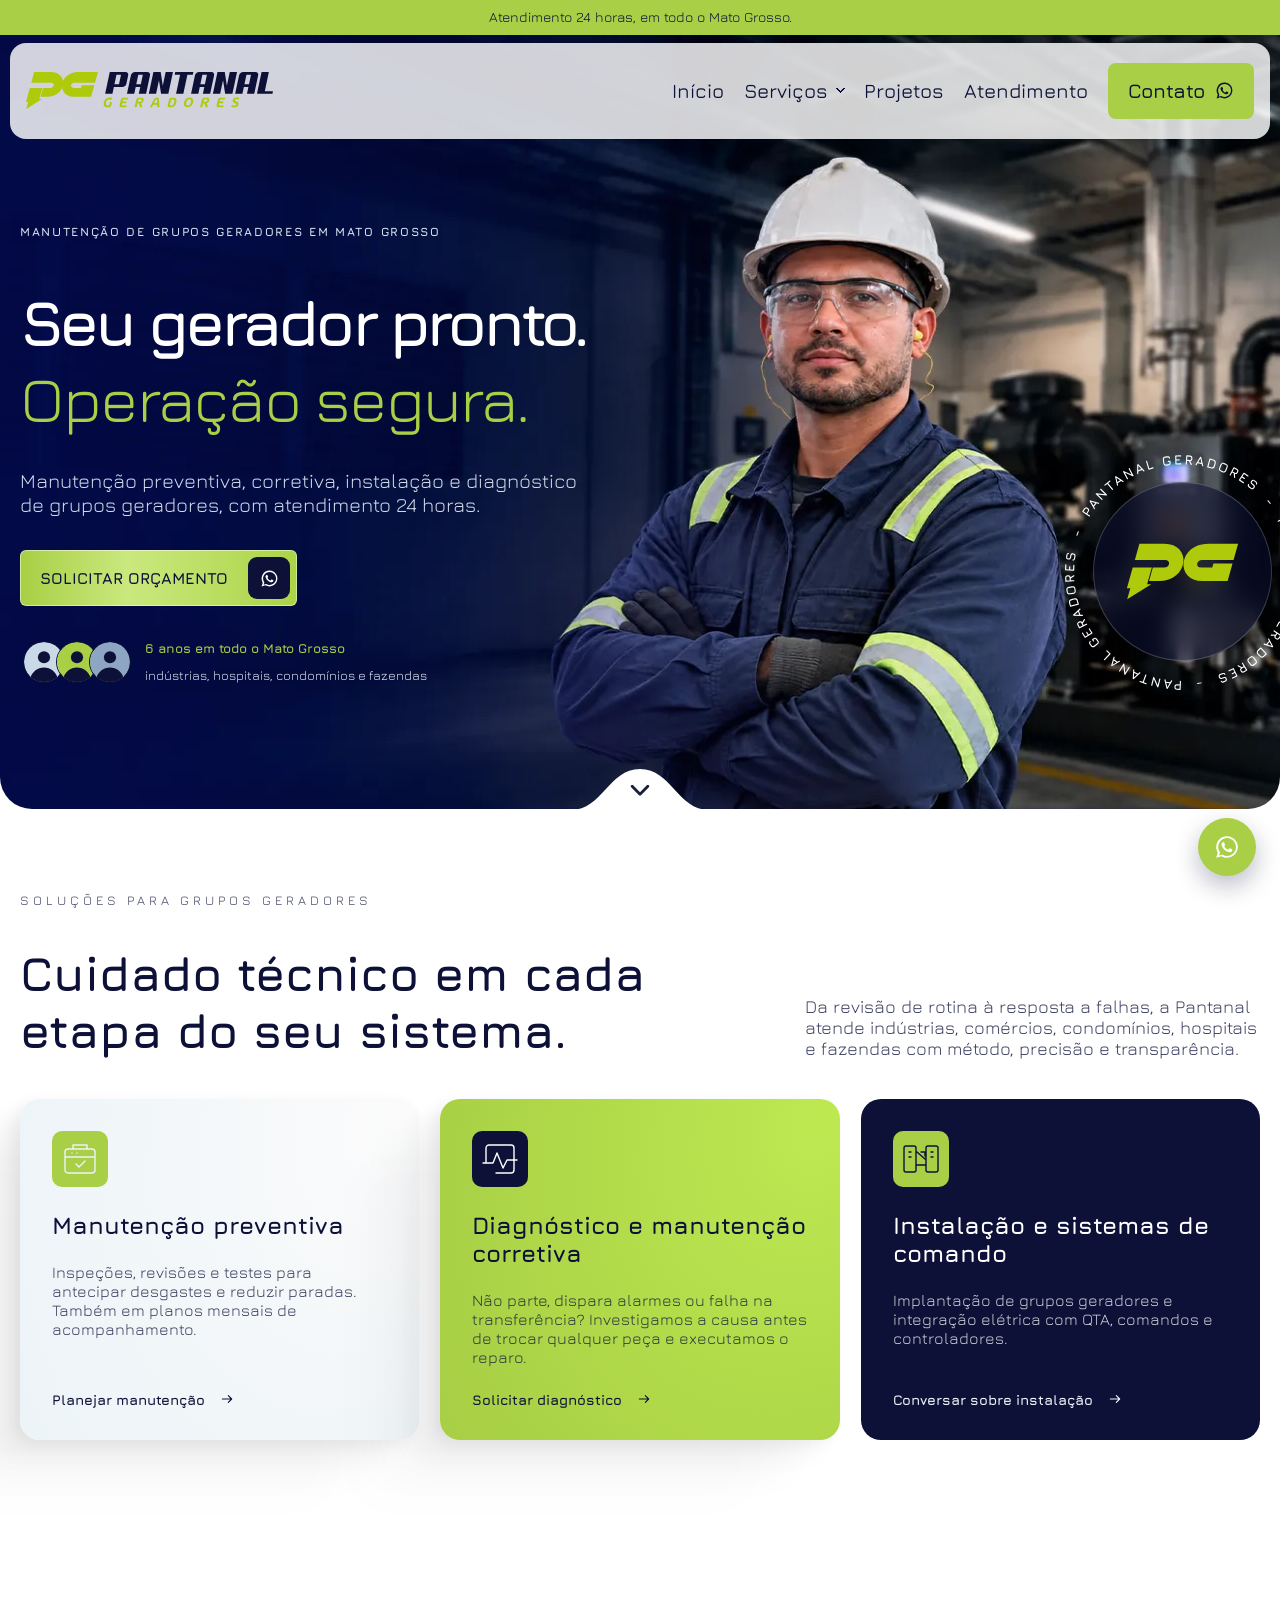
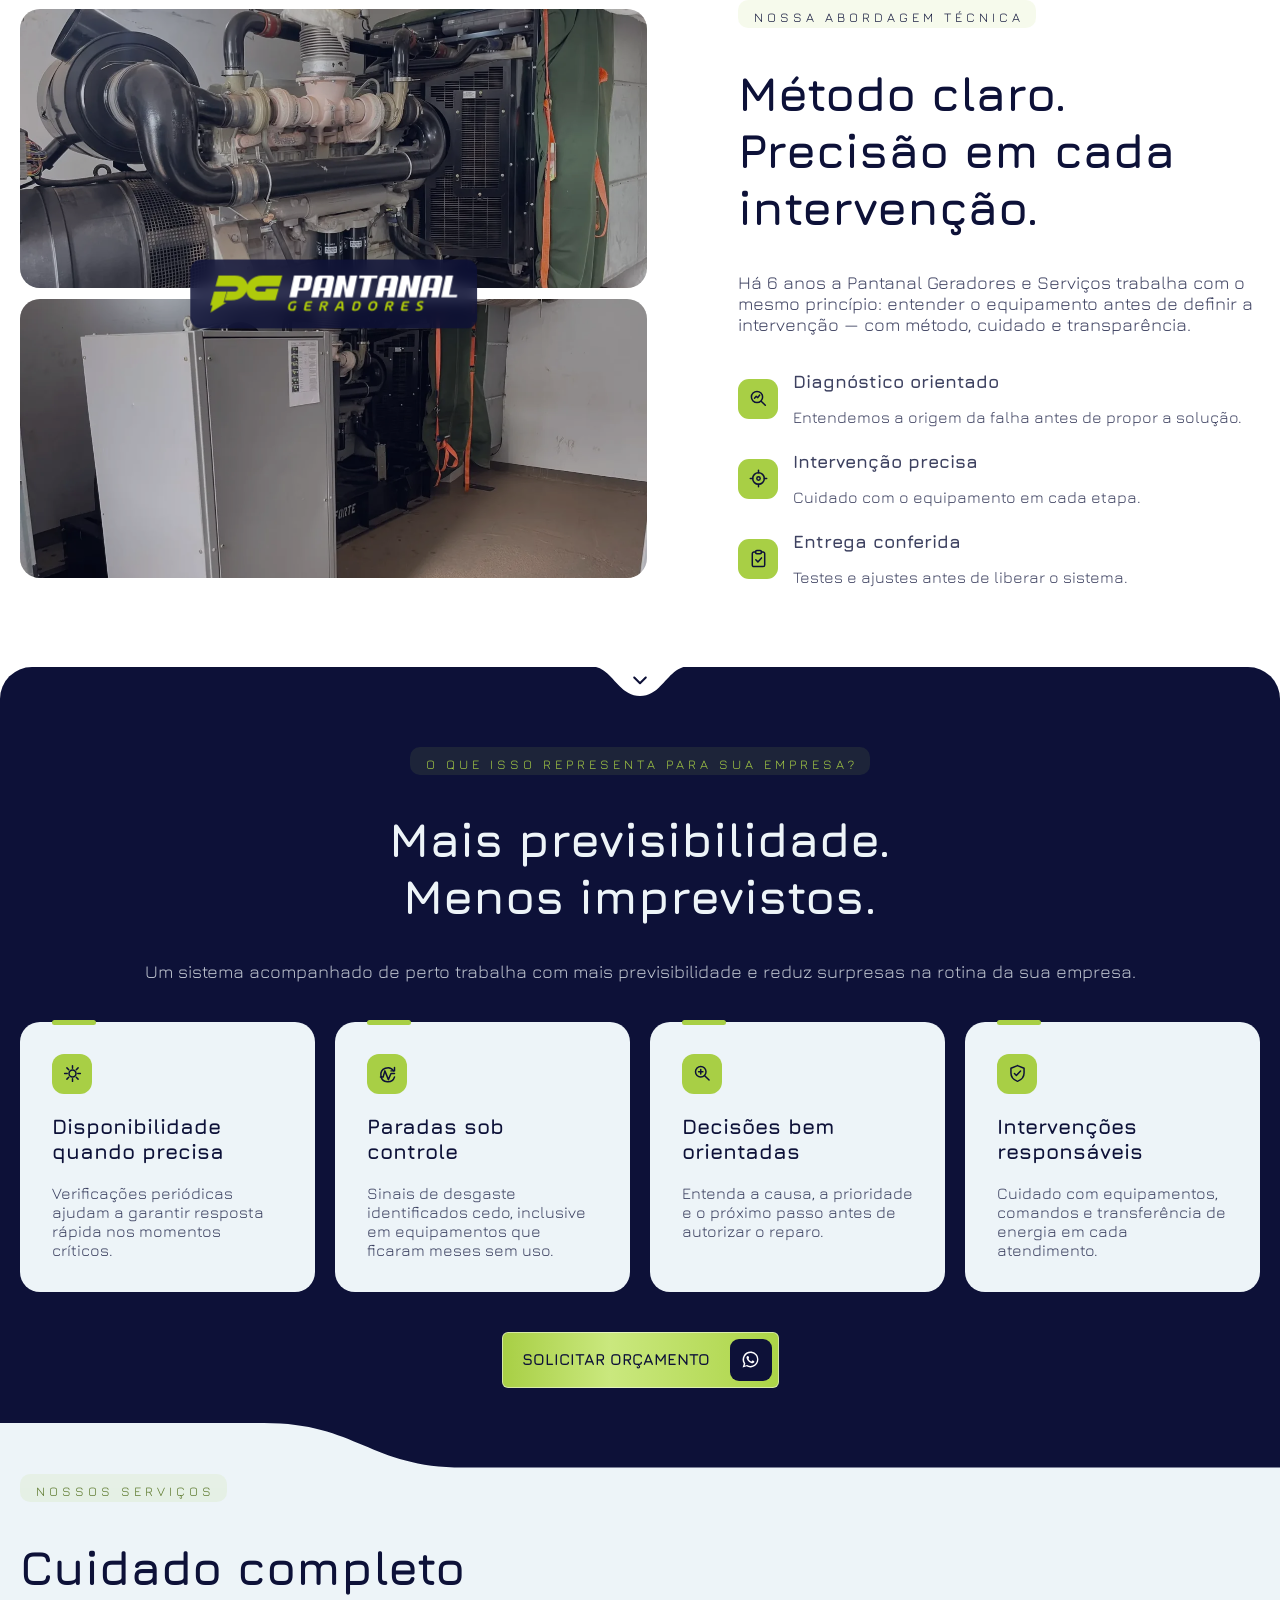
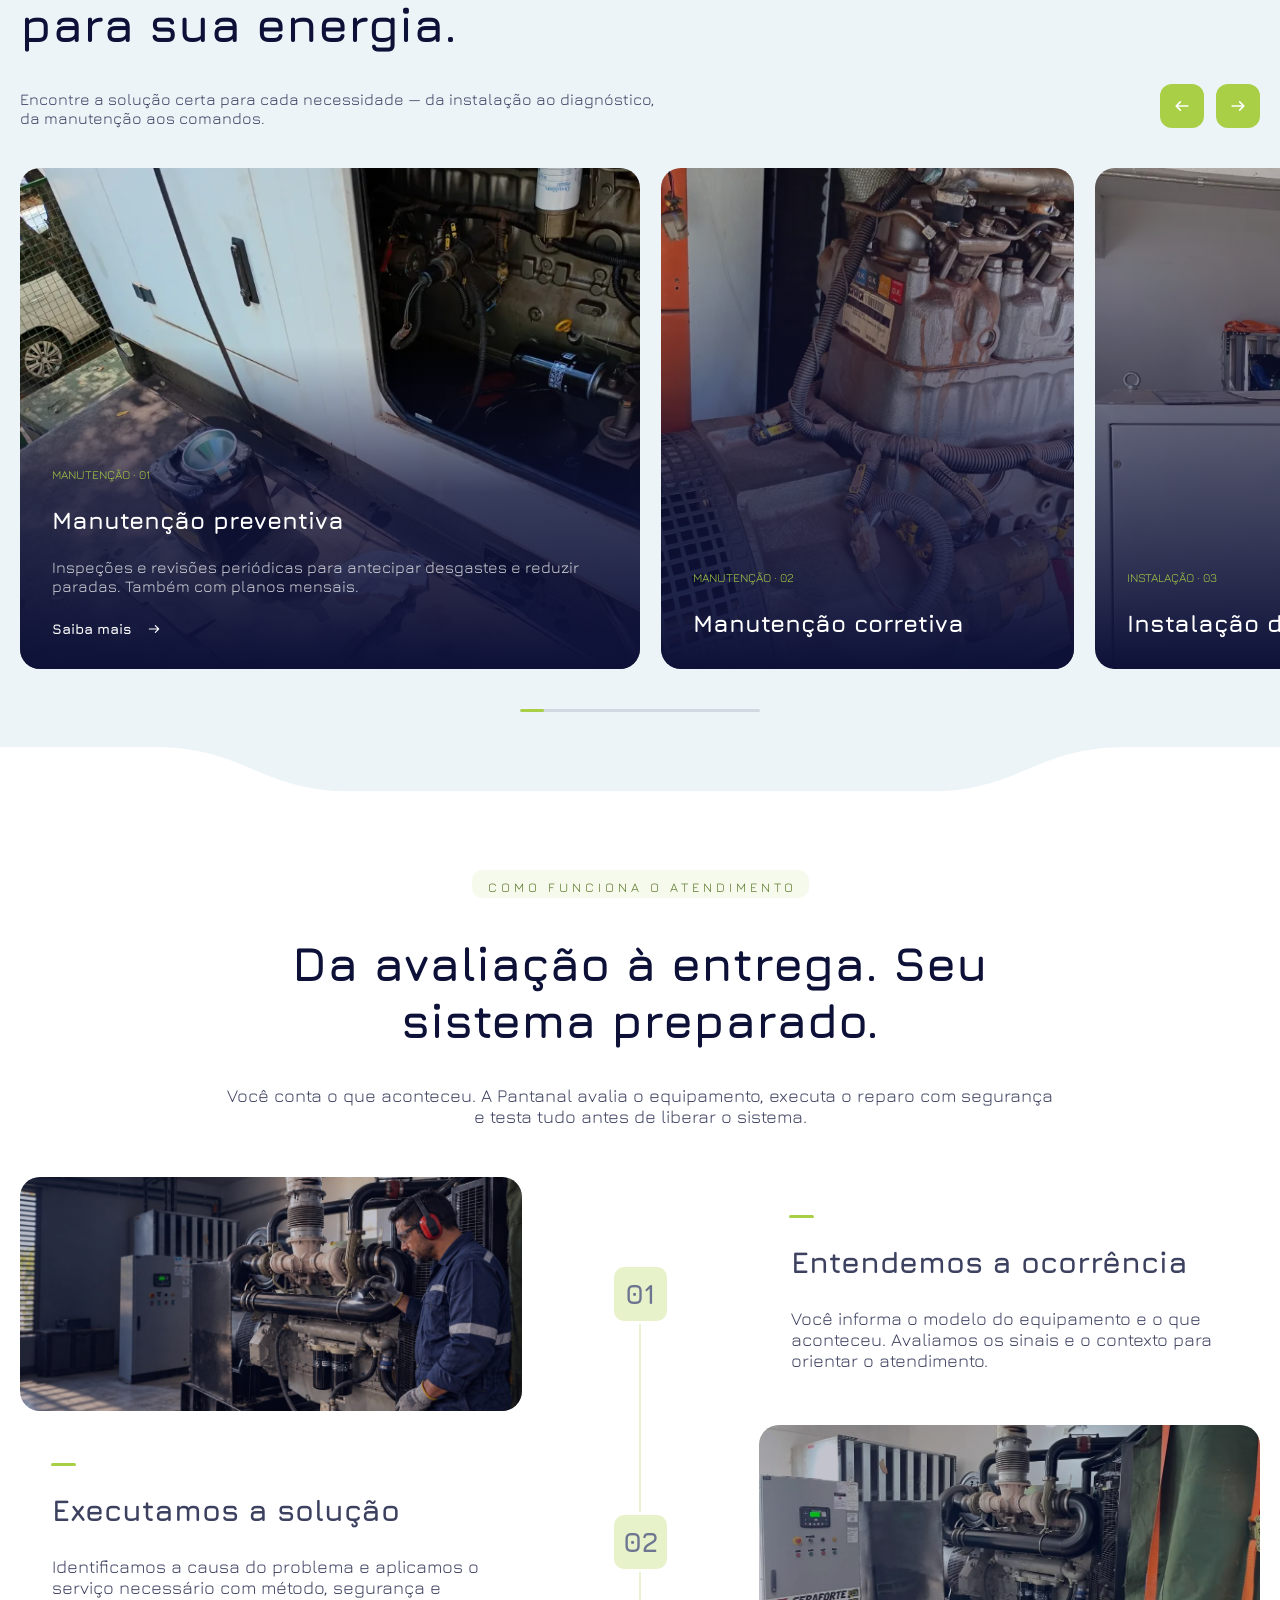
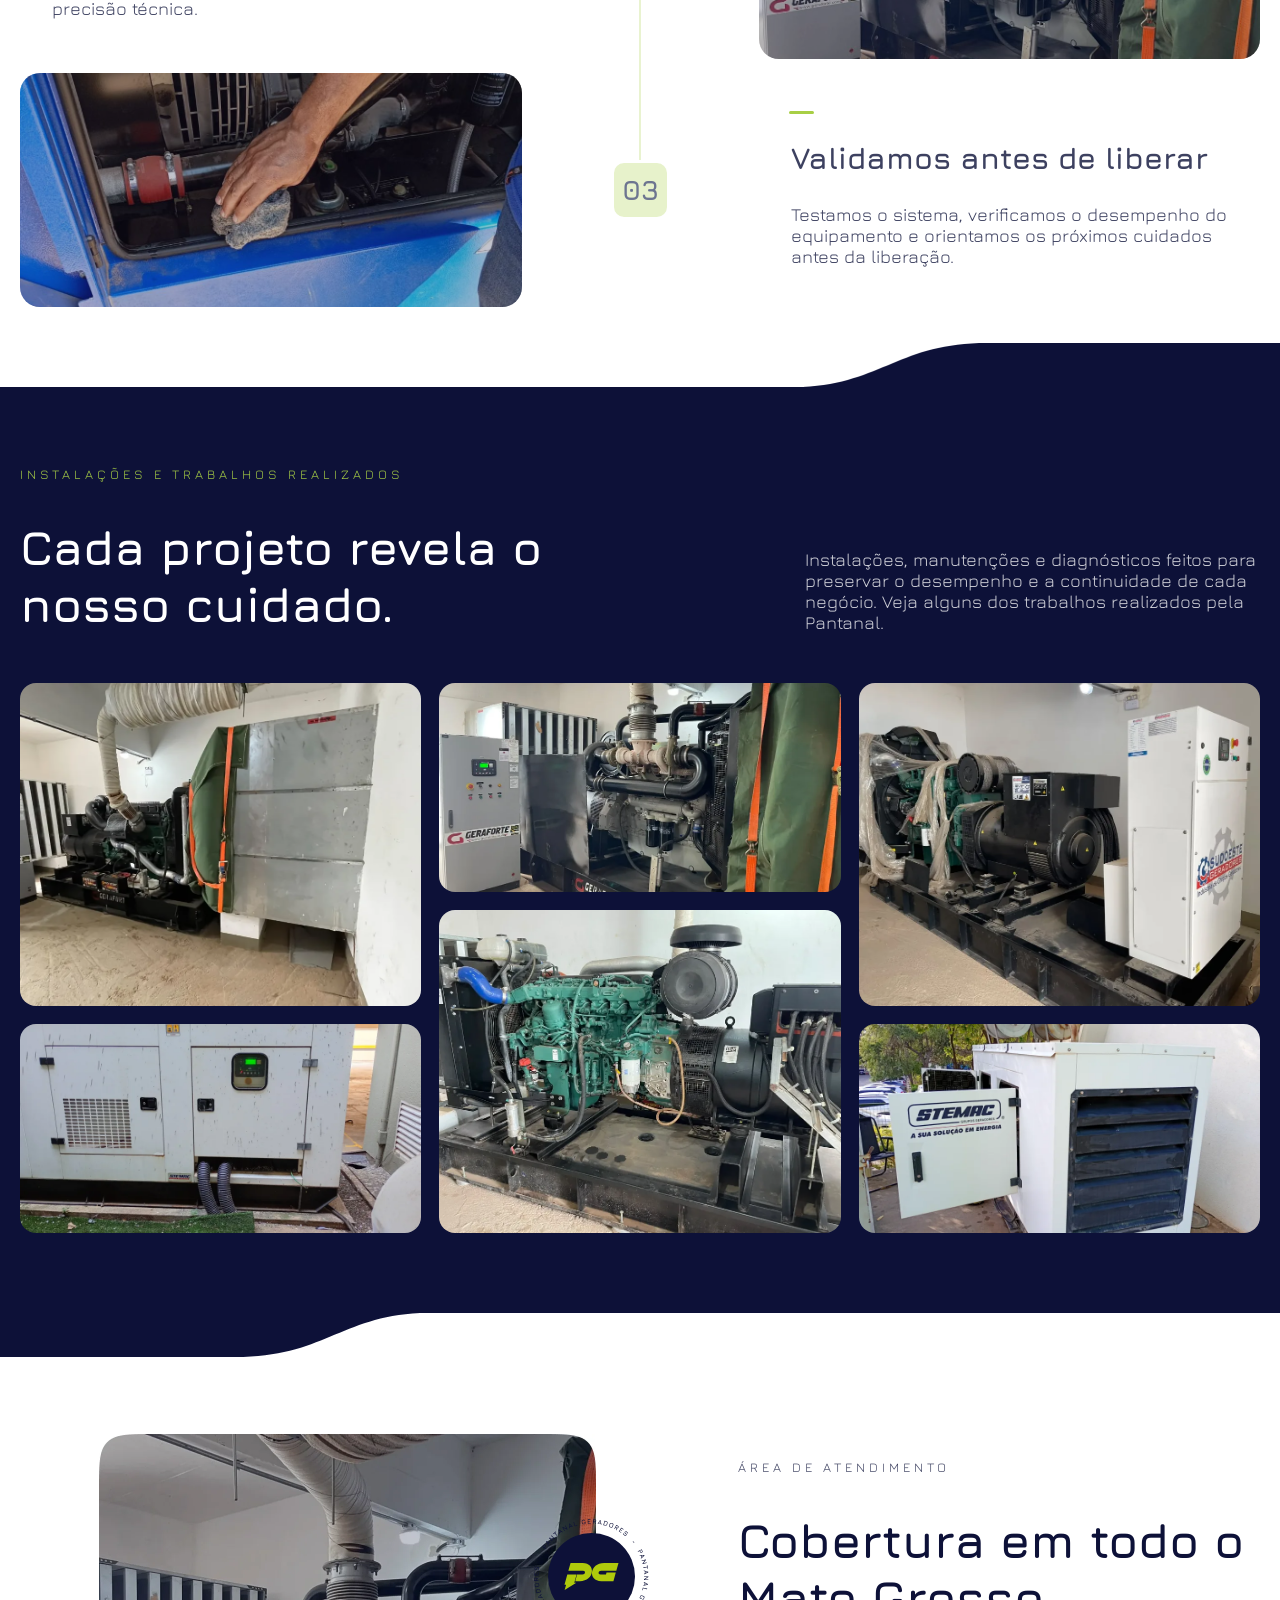
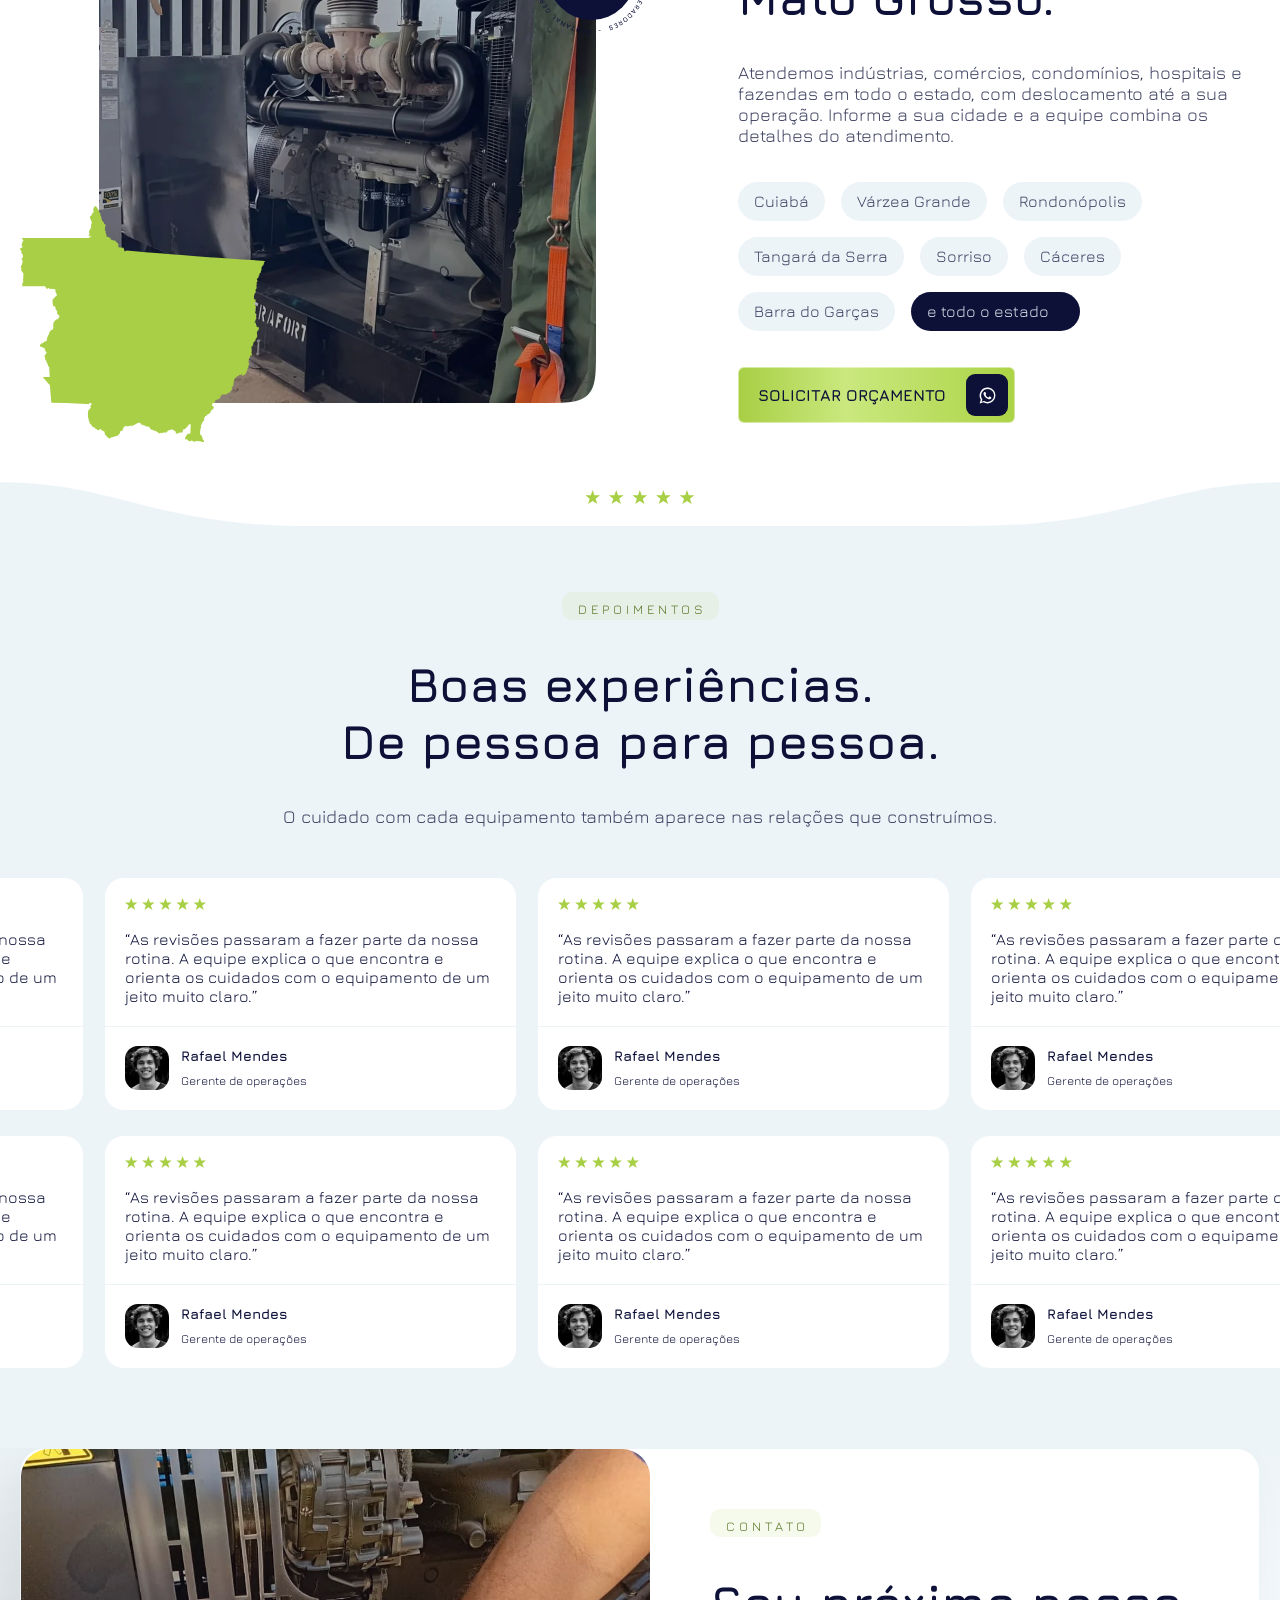
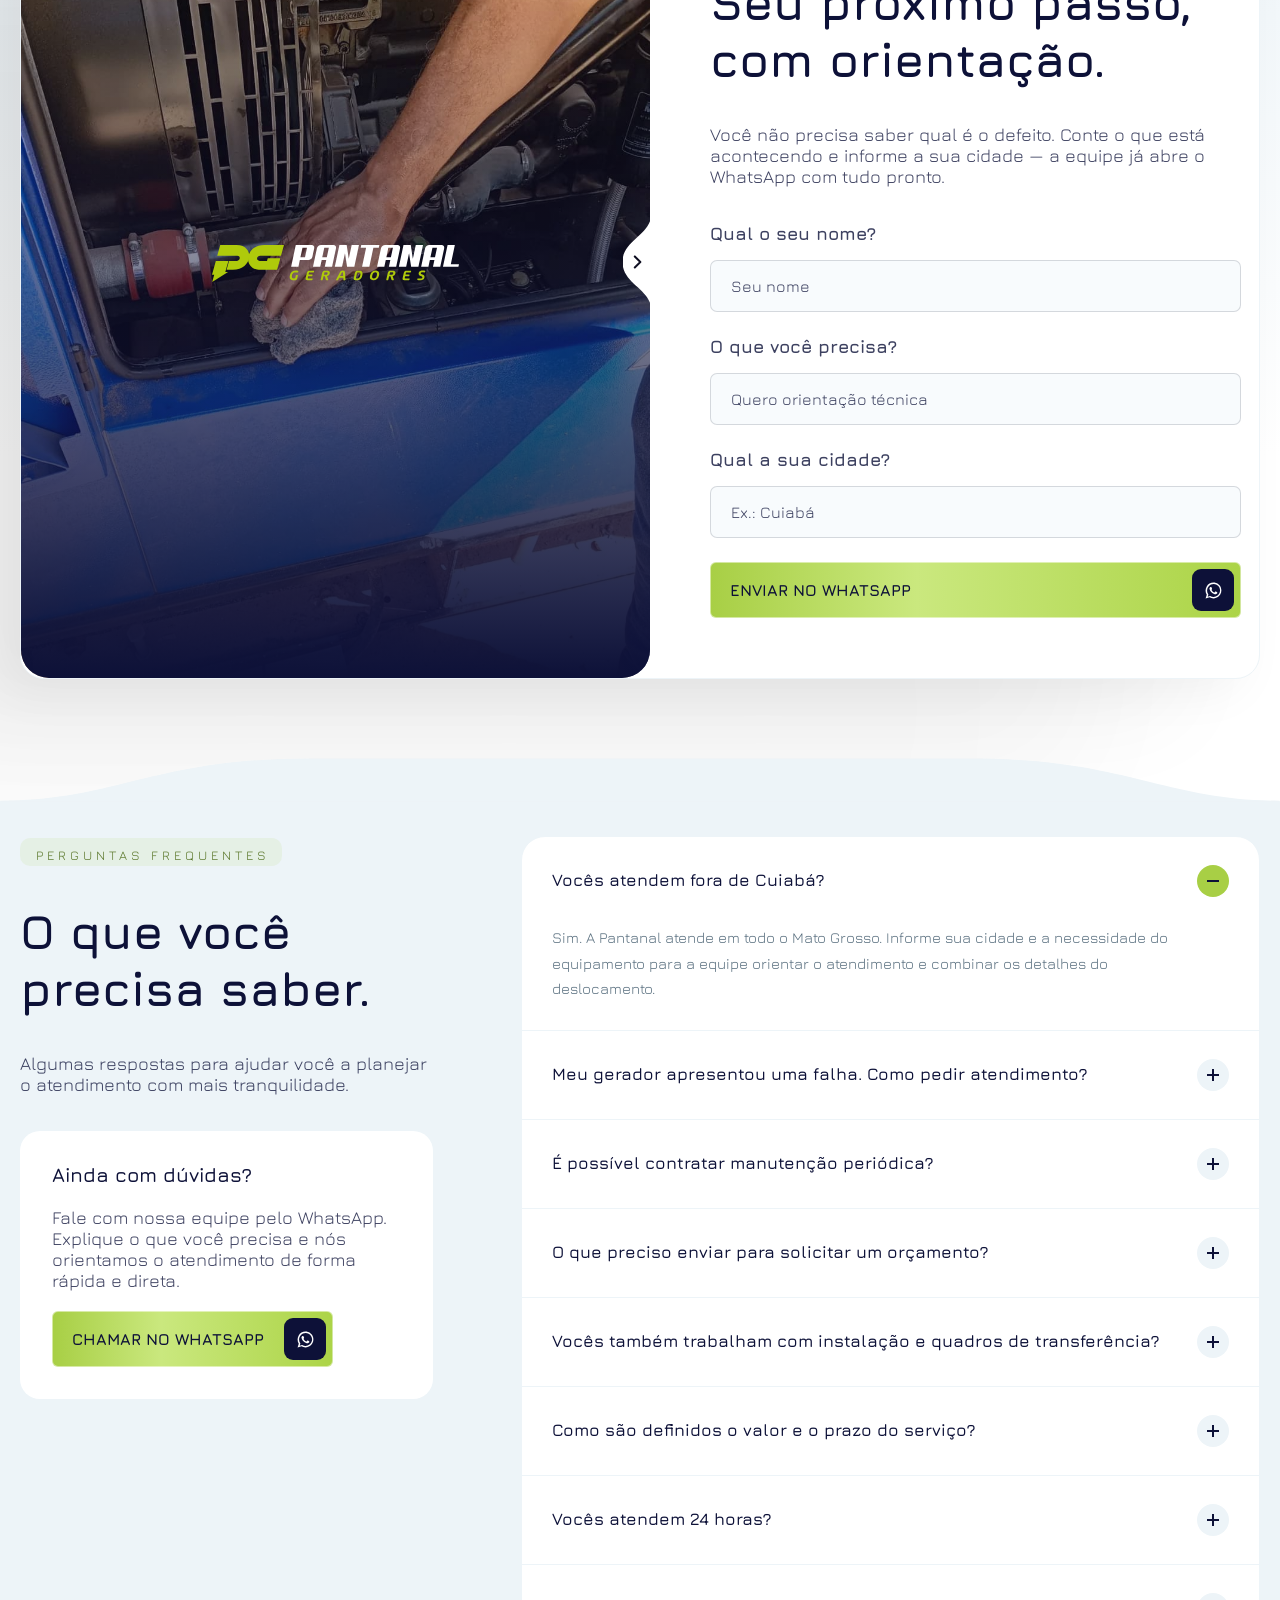
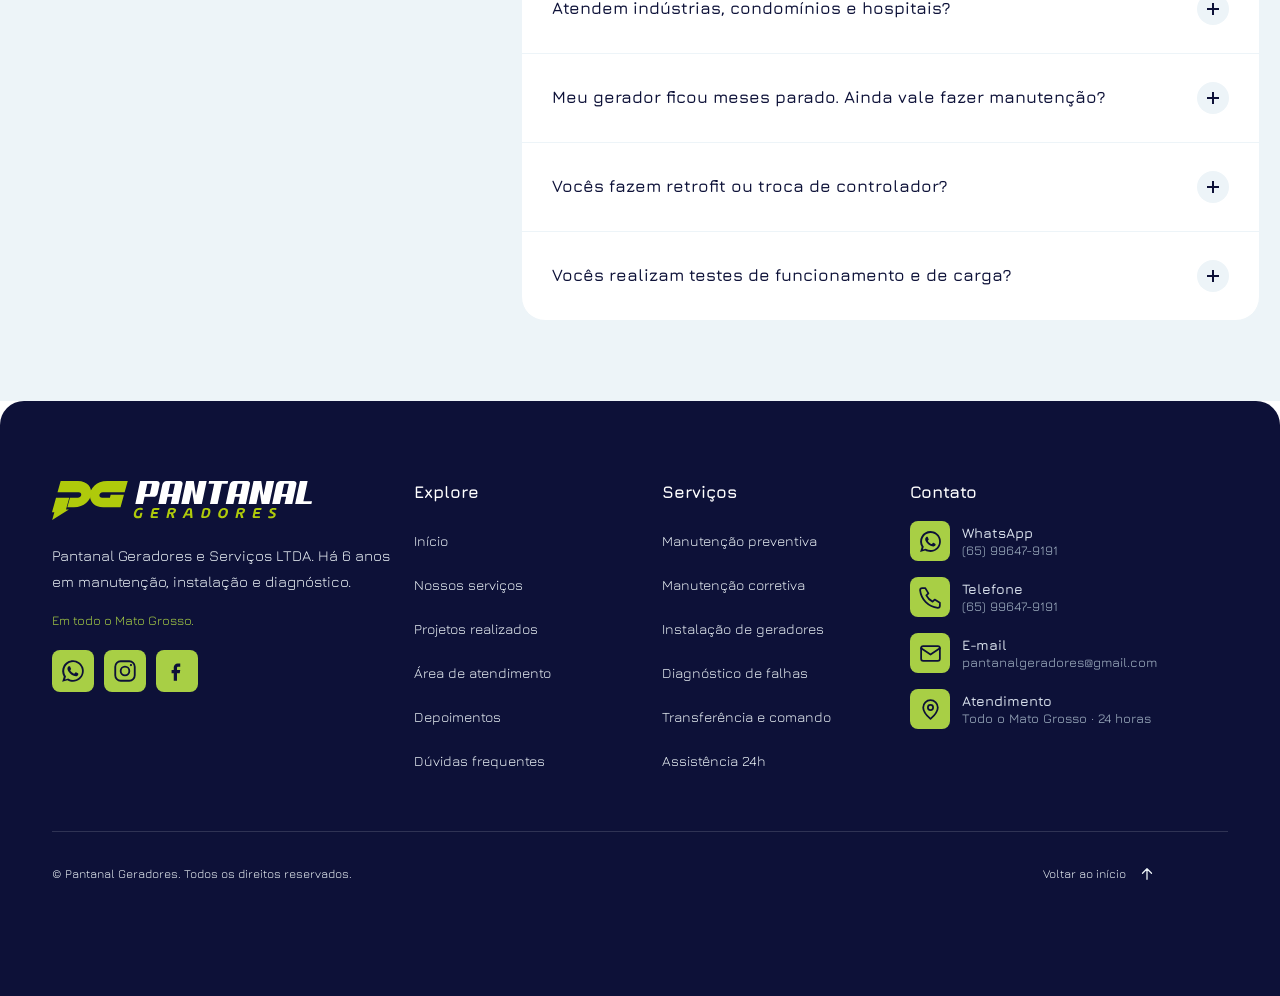
==== commit dfc709c7: "Favicons, Open Graph, llms.txt e contraste Favicons (4 designs do Figma: 108:142, 108:141, 94:10, 94" ====
--- a/index.html
+++ b/index.html
@@ -5,6 +5,34 @@
   <meta name="viewport" content="width=device-width, initial-scale=1">
   <title>Pantanal Geradores | Manutenção de grupos geradores em Mato Grosso</title>
   <meta name="description" content="Manutenção preventiva, corretiva e diagnóstico de grupos geradores. Atendimento 24 horas em todo o Mato Grosso.">
+  <!-- Endereço público do site: trocar aqui (canonical e og:*) quando o domínio próprio entrar no ar -->
+  <link rel="canonical" href="https://pantanal-geradores.vercel.app/">
+  <meta name="theme-color" content="#0d1138">
+
+  <!-- Ícones -->
+  <link rel="icon" href="favicon.svg" type="image/svg+xml">
+  <link rel="icon" href="favicon-96.png" type="image/png" sizes="96x96">
+  <link rel="apple-touch-icon" href="apple-touch-icon.png">
+  <link rel="manifest" href="site.webmanifest">
+
+  <!-- Compartilhamento (WhatsApp, Facebook, LinkedIn, X) -->
+  <meta property="og:type" content="website">
+  <meta property="og:locale" content="pt_BR">
+  <meta property="og:site_name" content="Pantanal Geradores">
+  <meta property="og:url" content="https://pantanal-geradores.vercel.app/">
+  <meta property="og:title" content="Pantanal Geradores | Manutenção de grupos geradores em Mato Grosso">
+  <meta property="og:description" content="Preventiva, corretiva, instalação e diagnóstico de grupos geradores. Atendimento 24 horas em todo o Mato Grosso.">
+  <meta property="og:image" content="https://pantanal-geradores.vercel.app/assets/img/og-image.jpg">
+  <meta property="og:image:secure_url" content="https://pantanal-geradores.vercel.app/assets/img/og-image.jpg">
+  <meta property="og:image:type" content="image/jpeg">
+  <meta property="og:image:width" content="1200">
+  <meta property="og:image:height" content="630">
+  <meta property="og:image:alt" content="Técnico da Pantanal Geradores em frente a um grupo gerador, com o texto: Seu gerador pronto. Operação segura.">
+  <meta name="twitter:card" content="summary_large_image">
+  <meta name="twitter:title" content="Pantanal Geradores | Manutenção de grupos geradores em Mato Grosso">
+  <meta name="twitter:description" content="Preventiva, corretiva, instalação e diagnóstico de grupos geradores. Atendimento 24 horas em todo o Mato Grosso.">
+  <meta name="twitter:image" content="https://pantanal-geradores.vercel.app/assets/img/og-image.jpg">
+  <meta name="twitter:image:alt" content="Técnico da Pantanal Geradores em frente a um grupo gerador.">
   <link rel="preload" href="assets/fonts/jura-latin.woff2" as="font" type="font/woff2" crossorigin>
   <link rel="stylesheet" href="css/style.css">
 </head>
--- a/css/style.css
+++ b/css/style.css
@@ -149,7 +149,7 @@
   justify-content: center;
   padding: 8px var(--gutter);
   background: var(--lime);
-  color: var(--white);
+  color: var(--navy); /* branco sobre o verde dava 1,8:1; navy dá 10:1 (mesmo par dos botões) */
   font-size: 14px;
   line-height: 18.85px;
   text-align: center;
@@ -763,7 +763,7 @@
 /* ==========================================================================
    Seção 5 — Nossos serviços (carrossel infinito)
    ========================================================================== */
-.kicker--green { color: #63852a; }
+.kicker--green { color: #557323; } /* mesmo tom, escuro o bastante para 4,6:1 sobre o fundo claro */
 
 .servicos {
   /* recorta só na horizontal: as ondas passam de 2400px de largura, mas precisam vazar em cima e embaixo */
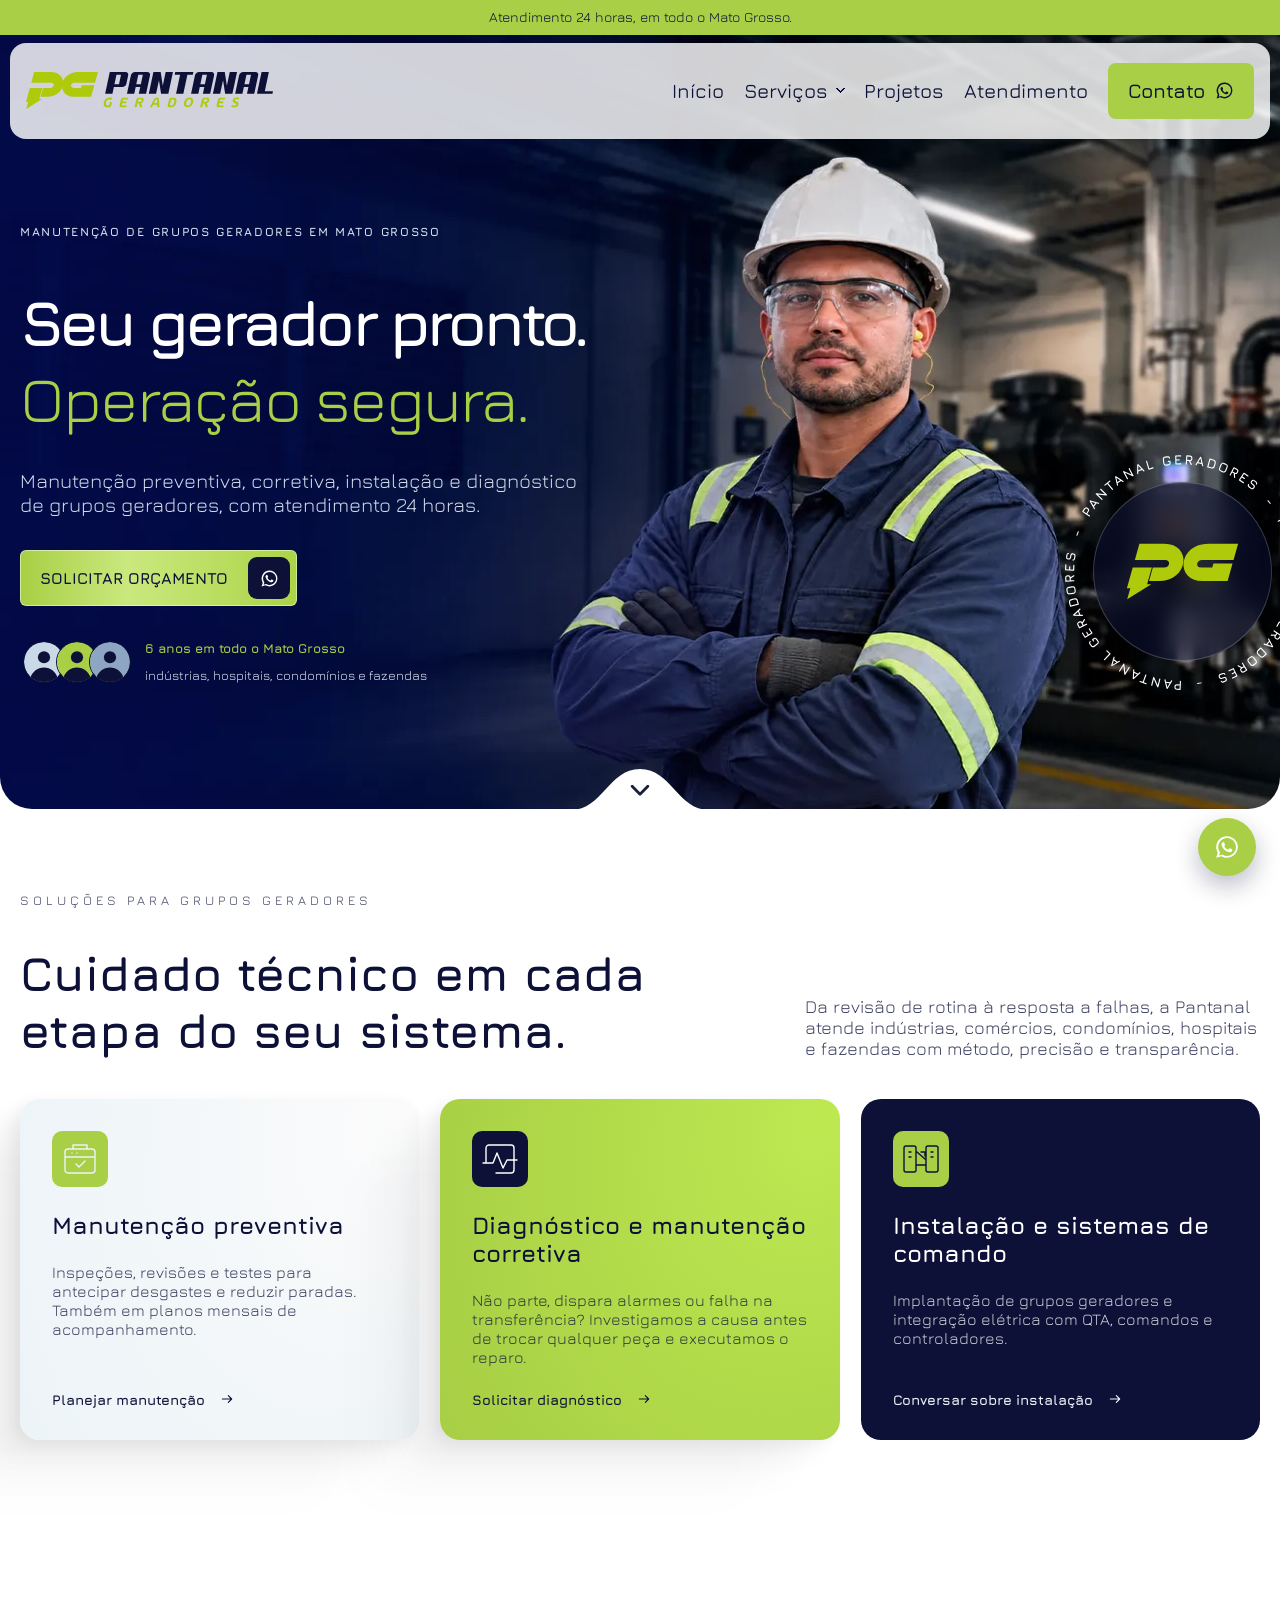
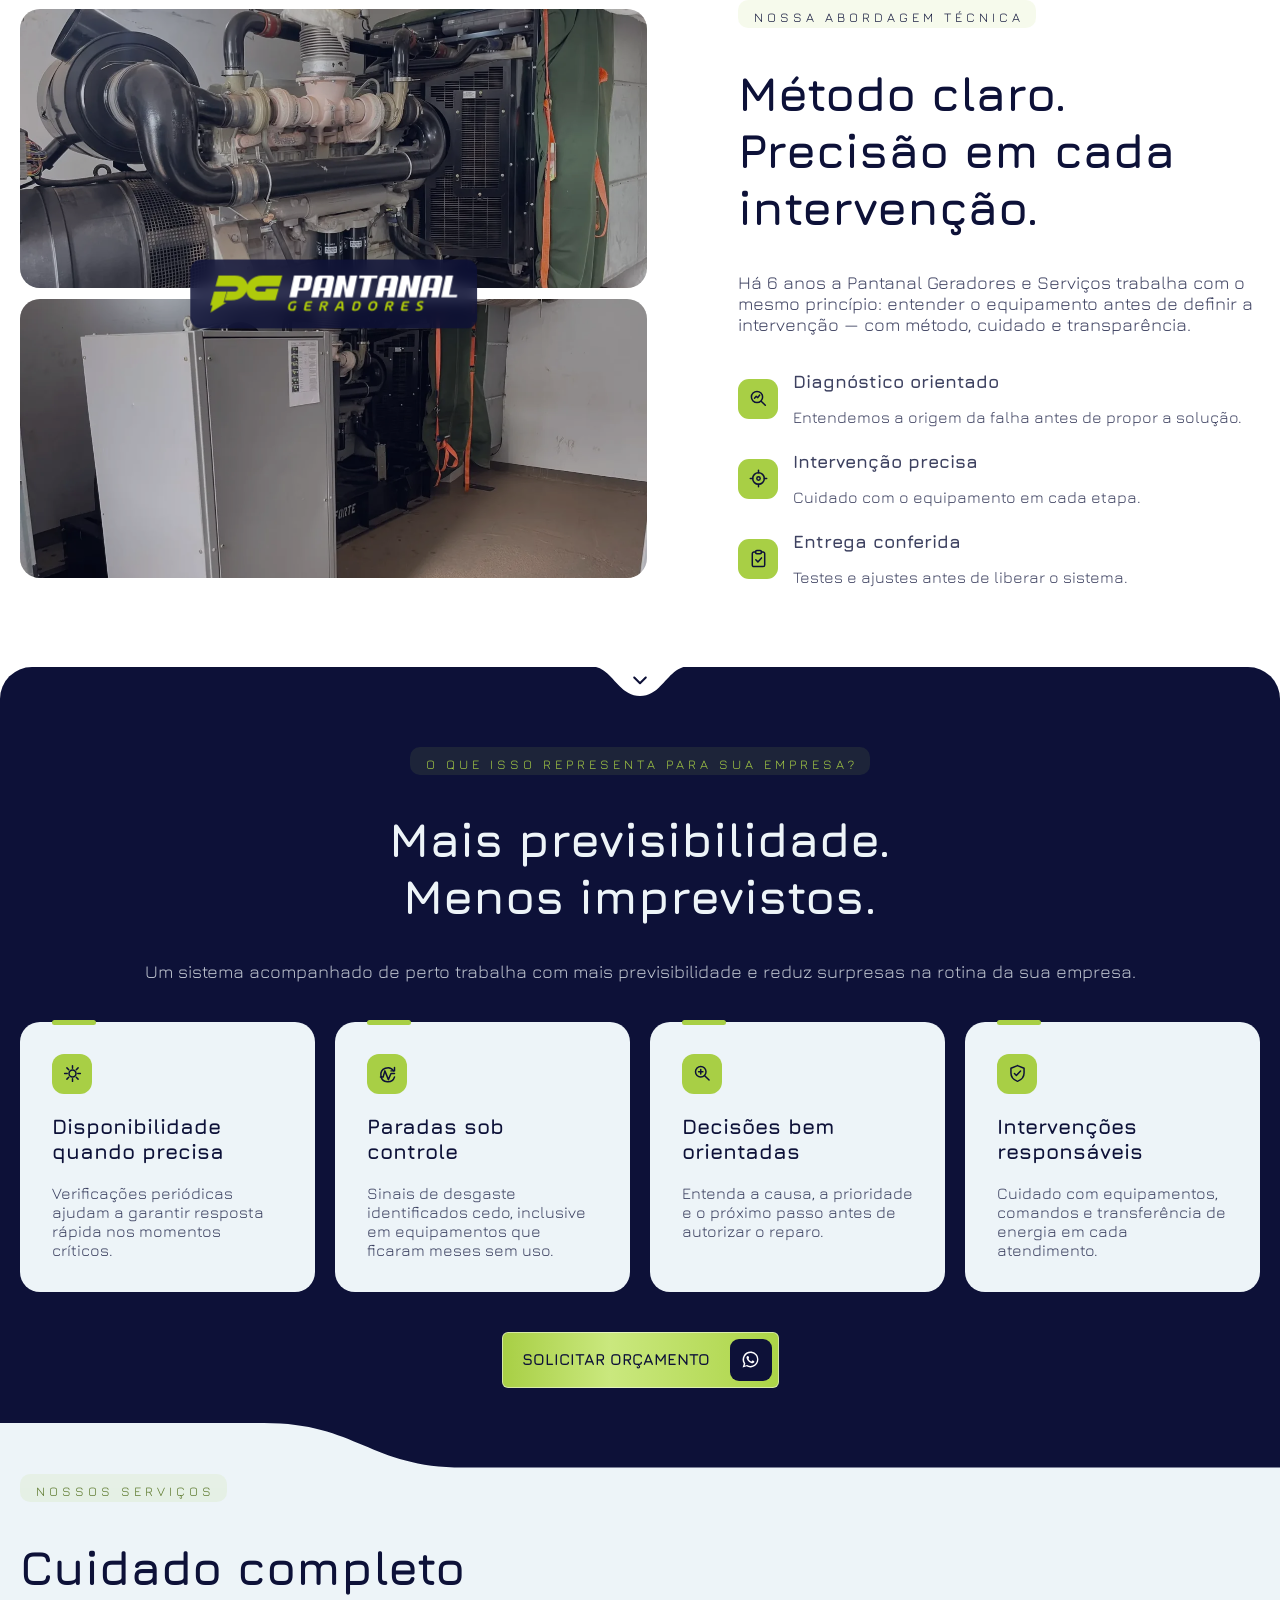
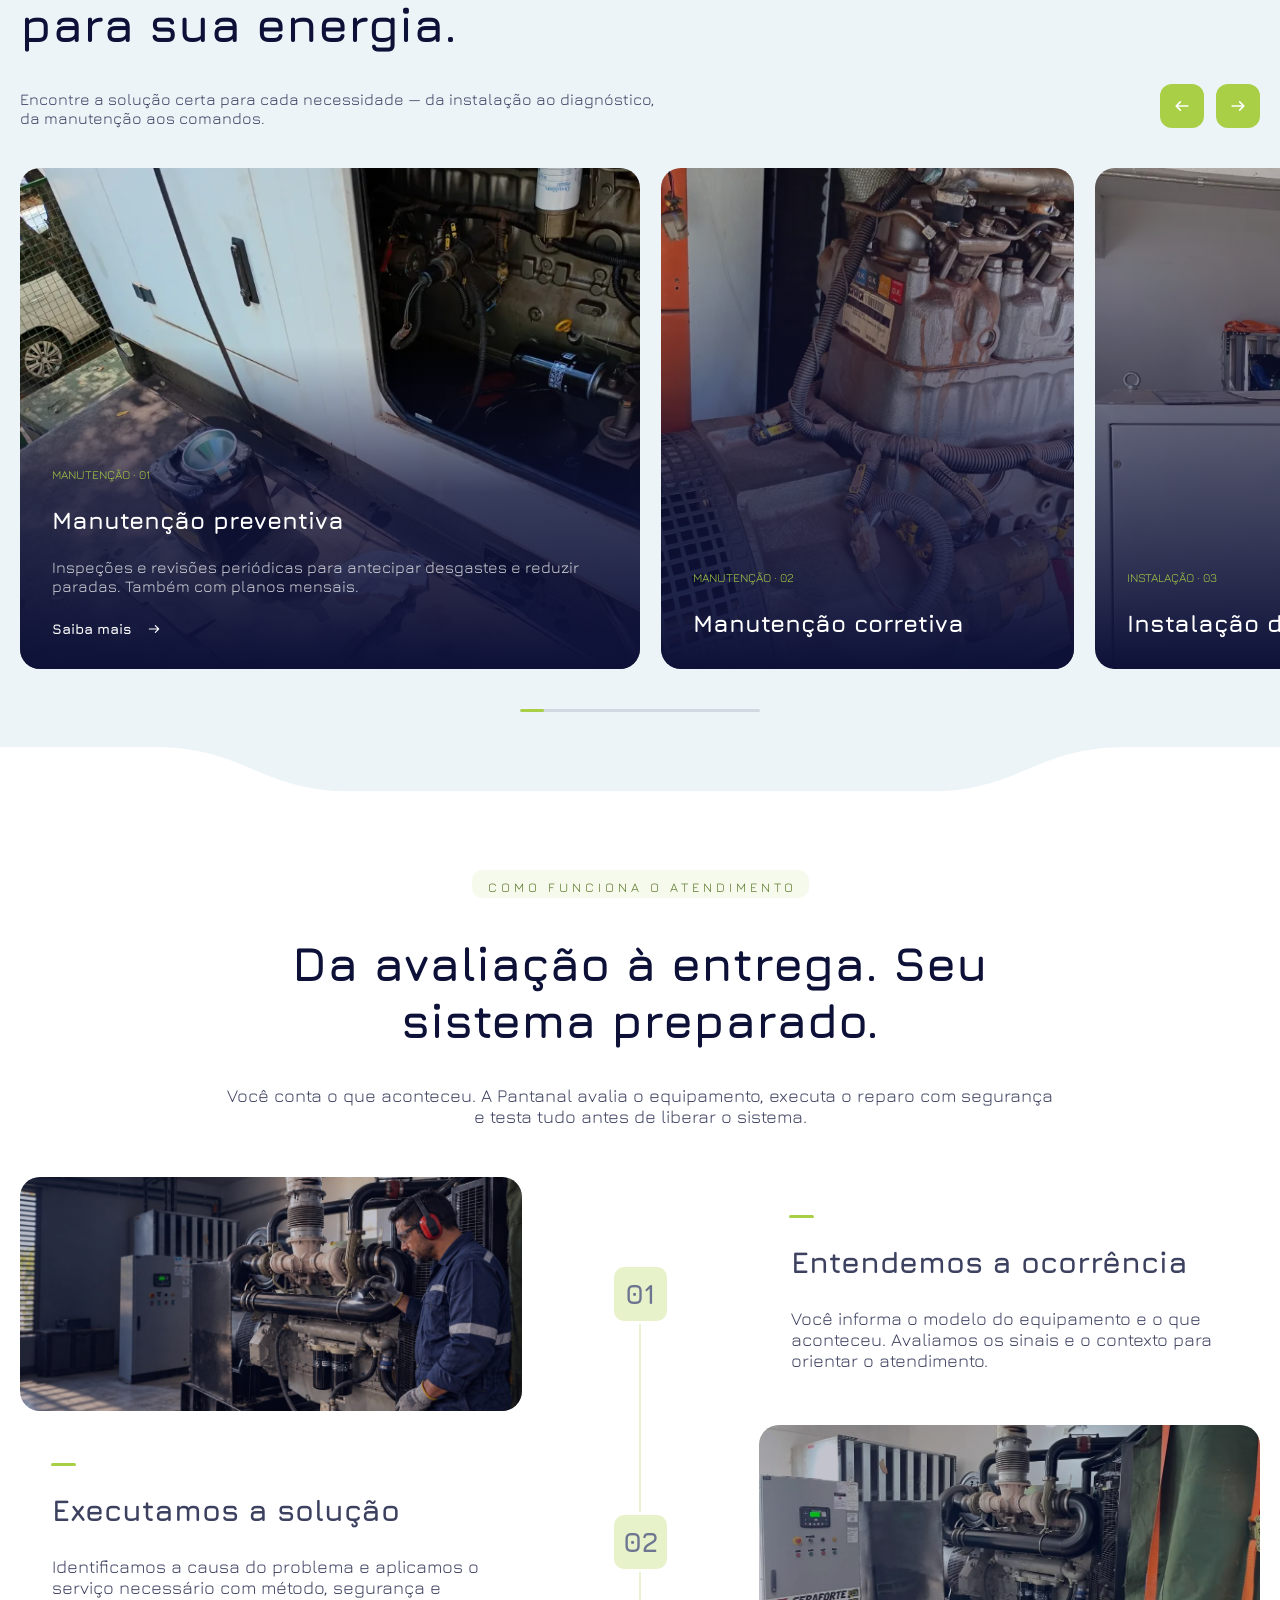
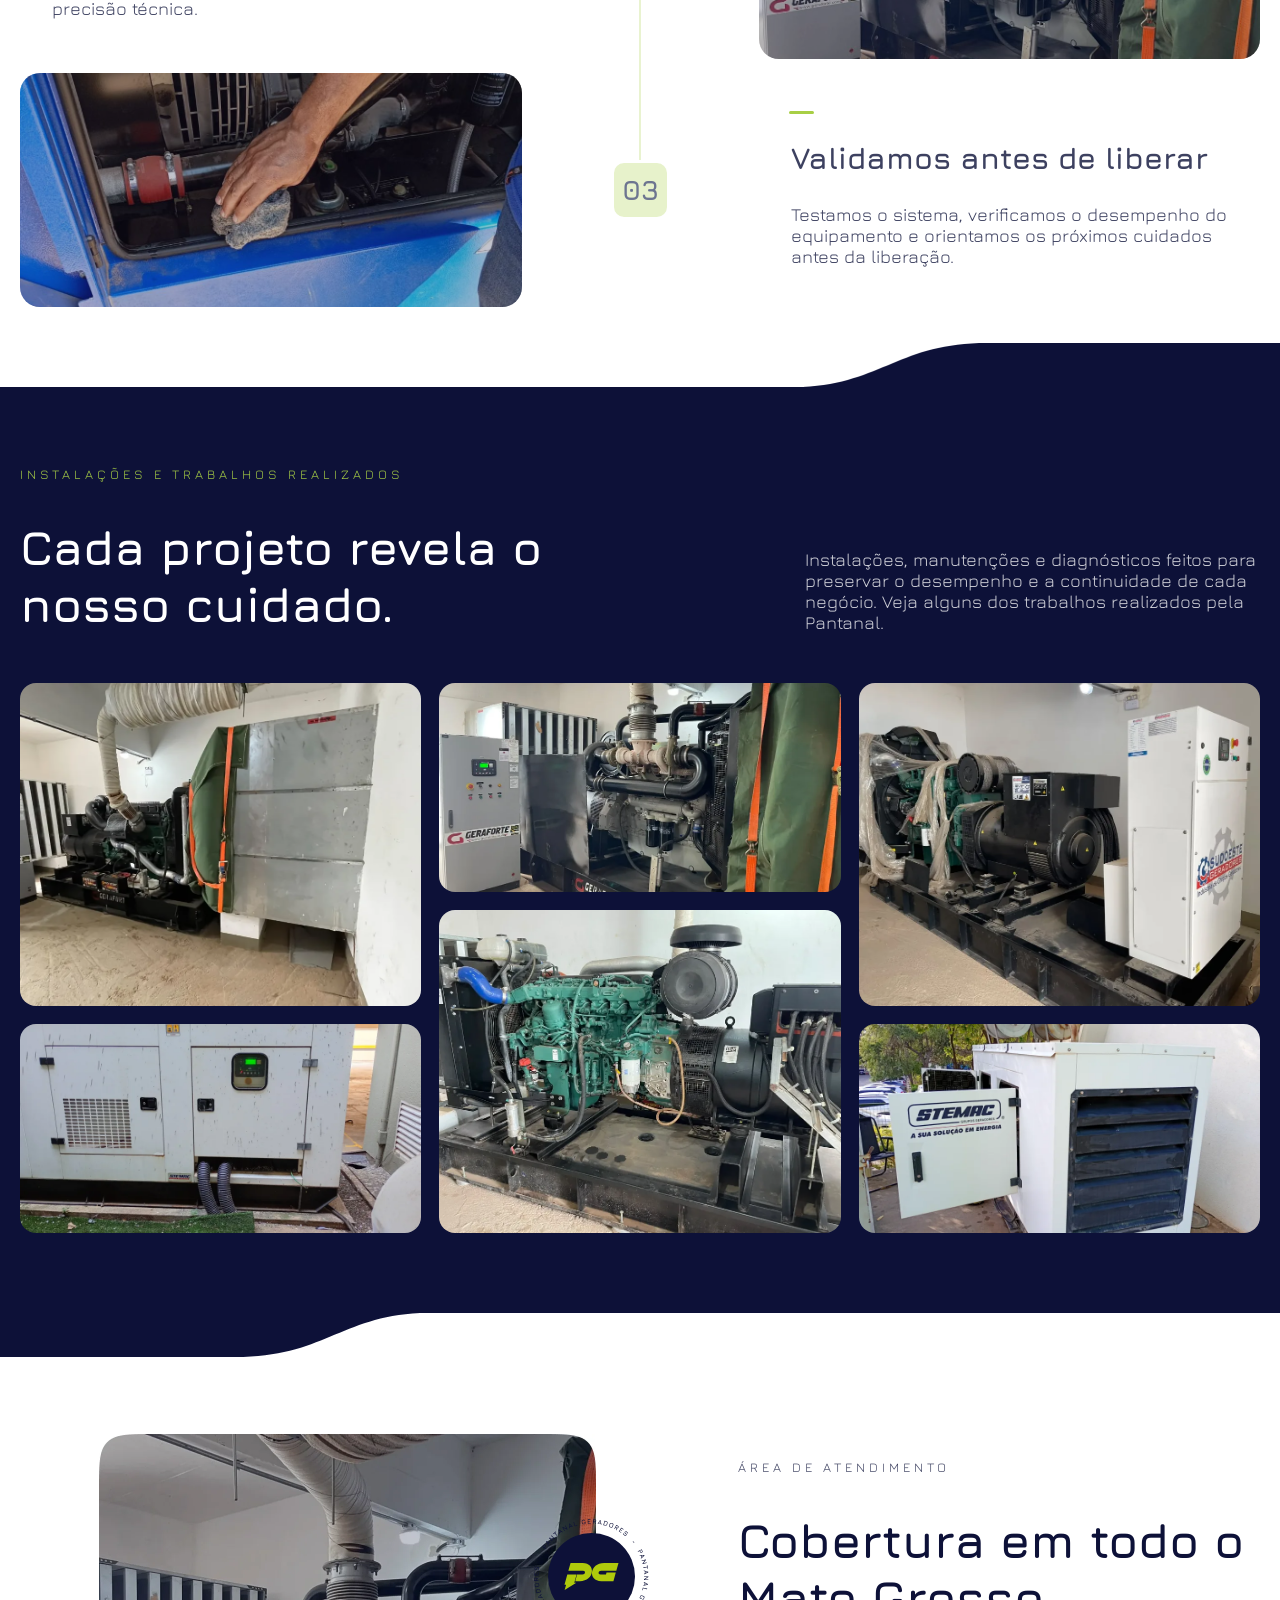
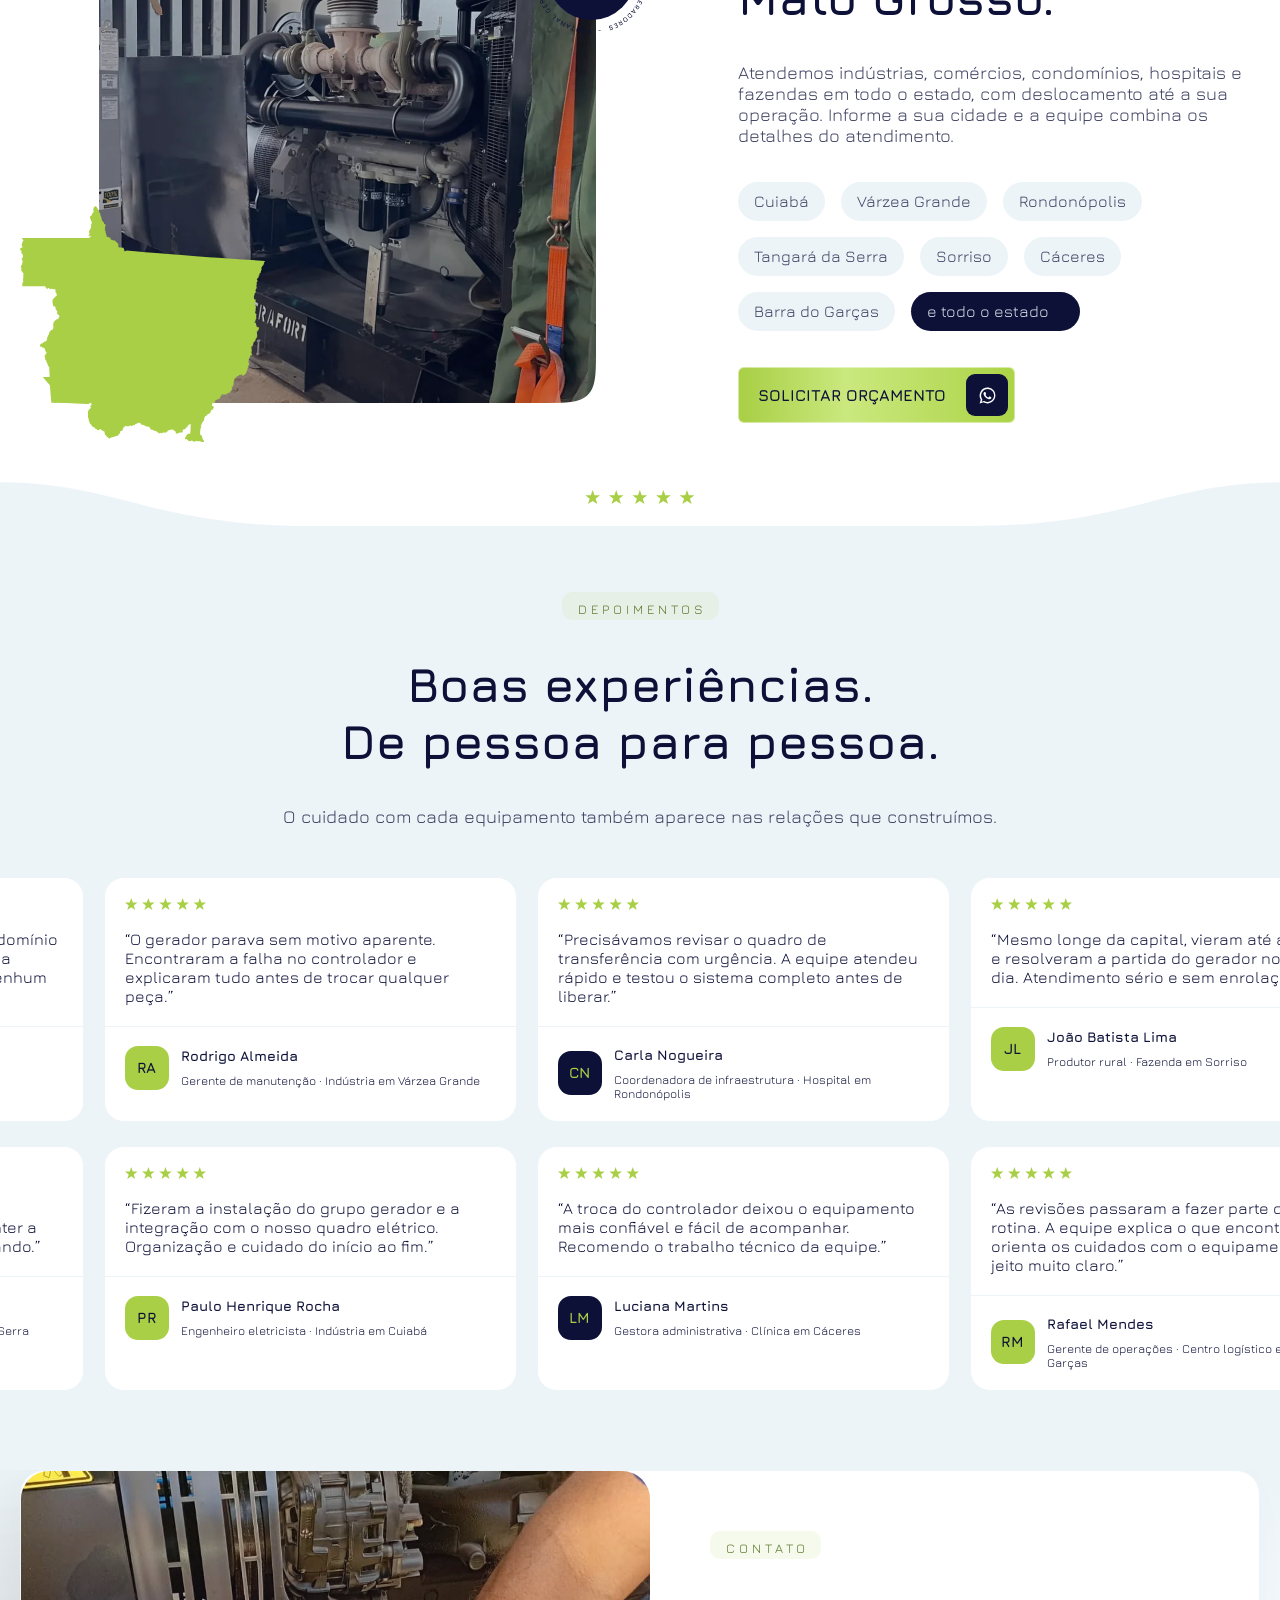
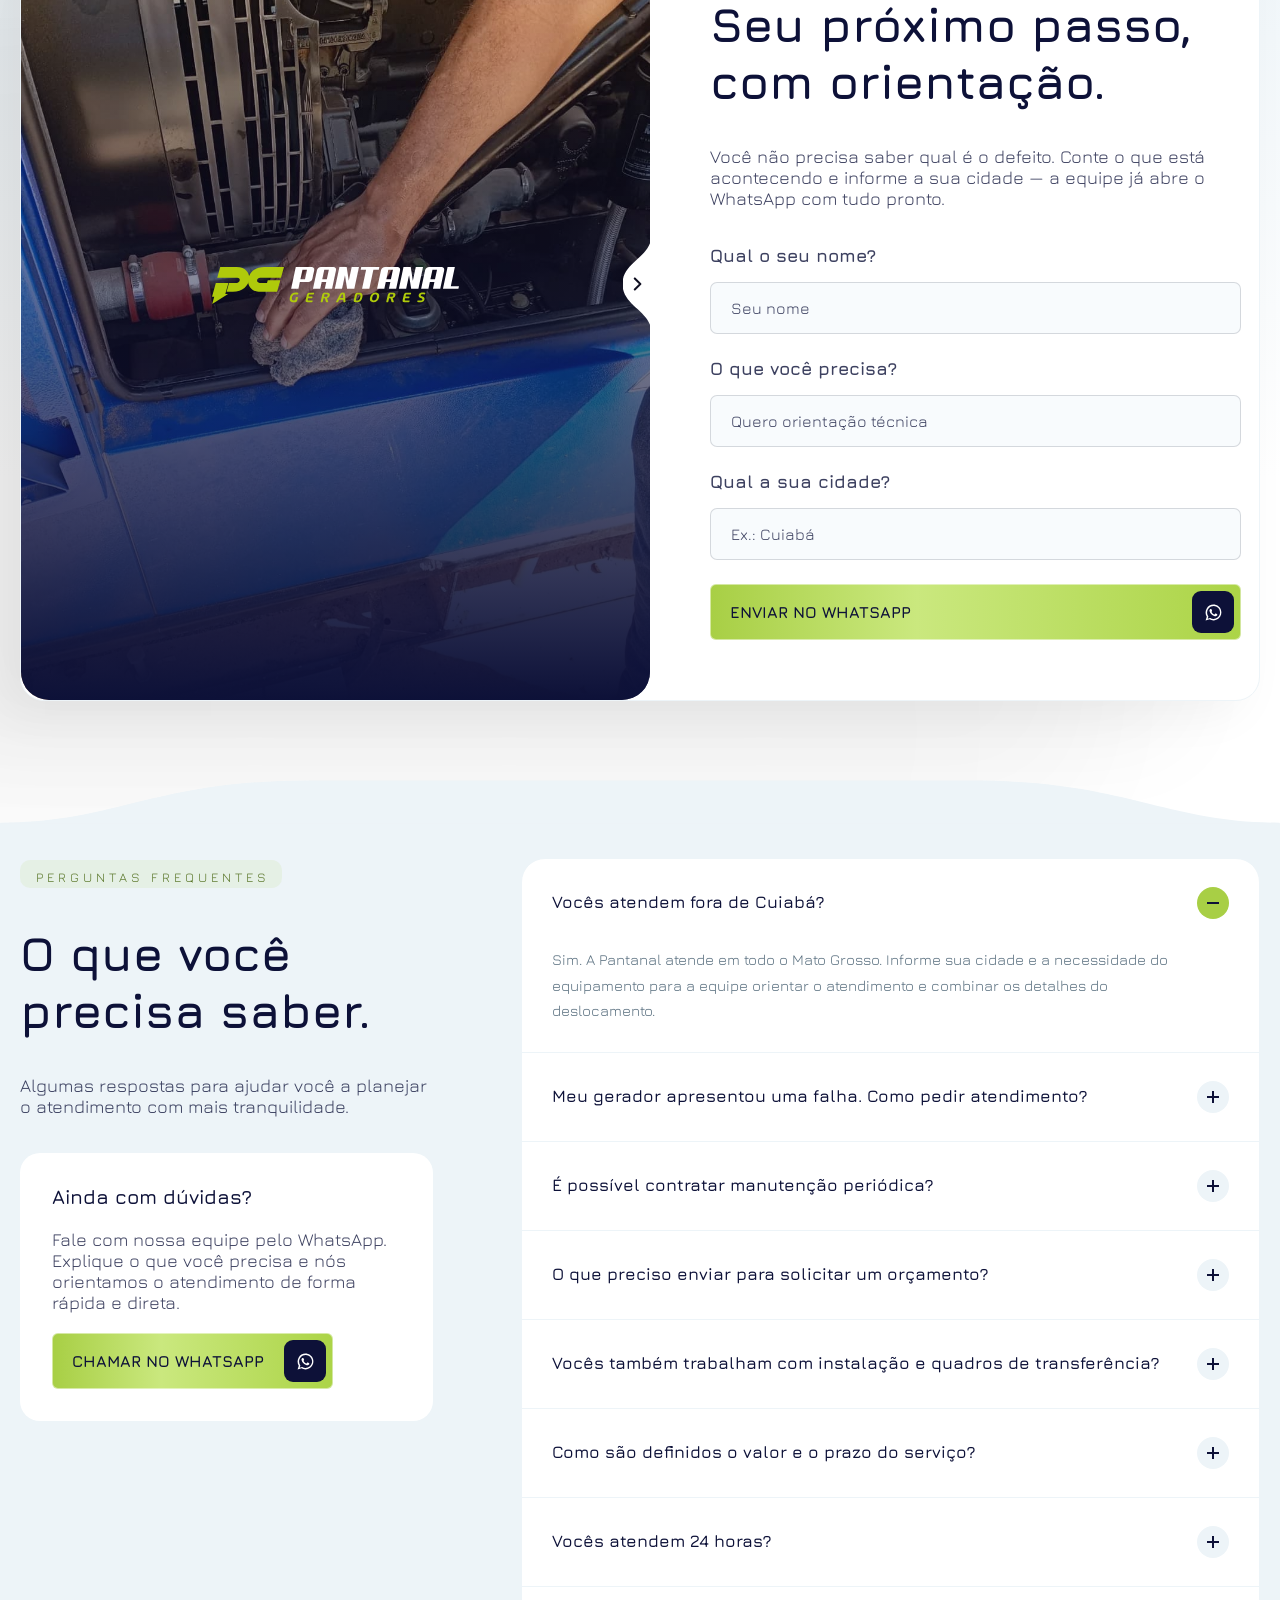
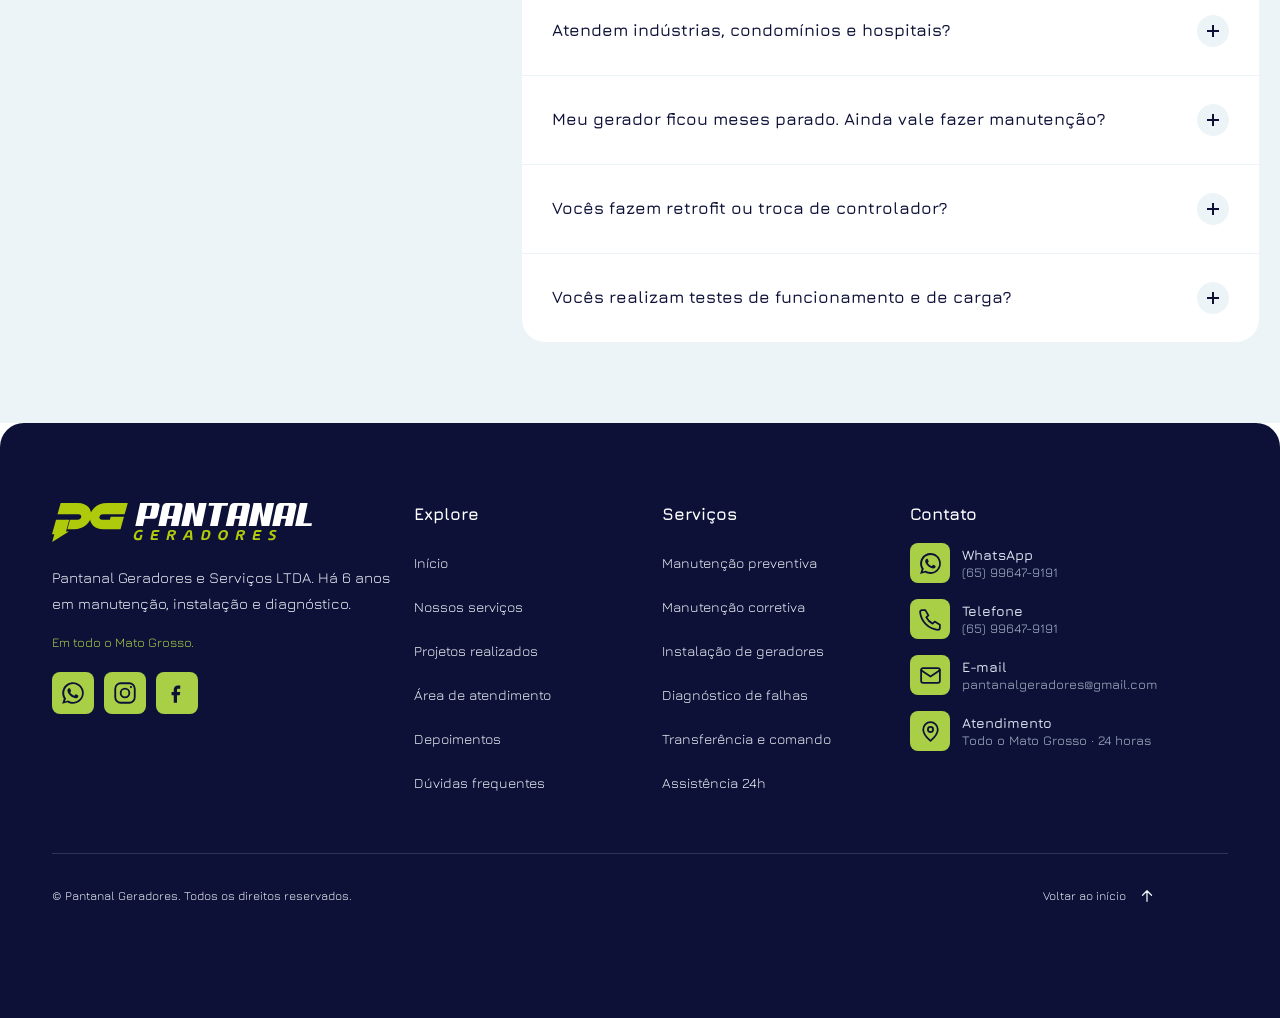
==== commit a1be3d9f: "Depoimentos: 8 textos diferentes no lugar do mesmo repetido Os 8 cards repetiam o mesmo depoimento e" ====
--- a/index.html
+++ b/index.html
@@ -573,58 +573,60 @@
       </div>
 
       <!-- Depoimentos ainda provisórios (iguais no Figma). Dois carrosséis contínuos, um para cada lado. -->
+      <!-- DEPOIMENTOS PROVISÓRIOS: nomes e textos fictícios, só para apresentação.
+           Substituir por depoimentos reais (com autorização dos clientes) antes do lançamento. -->
       <div class="depoimentos__faixas">
         <div class="marquee">
           <div class="marquee__track">
             <article class="depo-card">
               <div class="depo-card__conteudo">
                 <img class="depo-card__estrelas" src="assets/icons/estrelas.svg" alt="5 de 5 estrelas" width="81" height="12">
-                <p>“As revisões passaram a fazer parte da nossa rotina. A equipe explica o que encontra e orienta os cuidados com o equipamento de um jeito muito claro.”</p>
+                <p>“Com o plano mensal, o gerador do condomínio passou a ser testado com frequência. Na última queda de energia, entrou sem nenhum problema.”</p>
               </div>
               <div class="depo-card__autor">
-                <img src="assets/img/avatar-depoimento.jpg" alt="" width="44" height="44">
+                <span class="depo-card__iniciais" aria-hidden="true">MS</span>
                 <div>
-                  <p class="depo-card__nome trim">Rafael Mendes</p>
-                  <p class="depo-card__cargo trim">Gerente de operações</p>
+                  <p class="depo-card__nome trim">Mariana Souza</p>
+                  <p class="depo-card__cargo trim">Síndica · Condomínio em Cuiabá</p>
                 </div>
               </div>
             </article>
             <article class="depo-card">
               <div class="depo-card__conteudo">
                 <img class="depo-card__estrelas" src="assets/icons/estrelas.svg" alt="5 de 5 estrelas" width="81" height="12">
-                <p>“As revisões passaram a fazer parte da nossa rotina. A equipe explica o que encontra e orienta os cuidados com o equipamento de um jeito muito claro.”</p>
+                <p>“O gerador parava sem motivo aparente. Encontraram a falha no controlador e explicaram tudo antes de trocar qualquer peça.”</p>
               </div>
               <div class="depo-card__autor">
-                <img src="assets/img/avatar-depoimento.jpg" alt="" width="44" height="44">
+                <span class="depo-card__iniciais depo-card__iniciais--lime" aria-hidden="true">RA</span>
                 <div>
-                  <p class="depo-card__nome trim">Rafael Mendes</p>
-                  <p class="depo-card__cargo trim">Gerente de operações</p>
+                  <p class="depo-card__nome trim">Rodrigo Almeida</p>
+                  <p class="depo-card__cargo trim">Gerente de manutenção · Indústria em Várzea Grande</p>
                 </div>
               </div>
             </article>
             <article class="depo-card">
               <div class="depo-card__conteudo">
                 <img class="depo-card__estrelas" src="assets/icons/estrelas.svg" alt="5 de 5 estrelas" width="81" height="12">
-                <p>“As revisões passaram a fazer parte da nossa rotina. A equipe explica o que encontra e orienta os cuidados com o equipamento de um jeito muito claro.”</p>
+                <p>“Precisávamos revisar o quadro de transferência com urgência. A equipe atendeu rápido e testou o sistema completo antes de liberar.”</p>
               </div>
               <div class="depo-card__autor">
-                <img src="assets/img/avatar-depoimento.jpg" alt="" width="44" height="44">
+                <span class="depo-card__iniciais" aria-hidden="true">CN</span>
                 <div>
-                  <p class="depo-card__nome trim">Rafael Mendes</p>
-                  <p class="depo-card__cargo trim">Gerente de operações</p>
+                  <p class="depo-card__nome trim">Carla Nogueira</p>
+                  <p class="depo-card__cargo trim">Coordenadora de infraestrutura · Hospital em Rondonópolis</p>
                 </div>
               </div>
             </article>
             <article class="depo-card">
               <div class="depo-card__conteudo">
                 <img class="depo-card__estrelas" src="assets/icons/estrelas.svg" alt="5 de 5 estrelas" width="81" height="12">
-                <p>“As revisões passaram a fazer parte da nossa rotina. A equipe explica o que encontra e orienta os cuidados com o equipamento de um jeito muito claro.”</p>
+                <p>“Mesmo longe da capital, vieram até a fazenda e resolveram a partida do gerador no mesmo dia. Atendimento sério e sem enrolação.”</p>
               </div>
               <div class="depo-card__autor">
-                <img src="assets/img/avatar-depoimento.jpg" alt="" width="44" height="44">
+                <span class="depo-card__iniciais depo-card__iniciais--lime" aria-hidden="true">JL</span>
                 <div>
-                  <p class="depo-card__nome trim">Rafael Mendes</p>
-                  <p class="depo-card__cargo trim">Gerente de operações</p>
+                  <p class="depo-card__nome trim">João Batista Lima</p>
+                  <p class="depo-card__cargo trim">Produtor rural · Fazenda em Sorriso</p>
                 </div>
               </div>
             </article>
@@ -635,13 +637,39 @@
             <article class="depo-card">
               <div class="depo-card__conteudo">
                 <img class="depo-card__estrelas" src="assets/icons/estrelas.svg" alt="5 de 5 estrelas" width="81" height="12">
-                <p>“As revisões passaram a fazer parte da nossa rotina. A equipe explica o que encontra e orienta os cuidados com o equipamento de um jeito muito claro.”</p>
+                <p>“O gerador falhou num domingo à noite. Atenderam na hora e conseguimos manter a refrigeração do supermercado funcionando.”</p>
               </div>
               <div class="depo-card__autor">
-                <img src="assets/img/avatar-depoimento.jpg" alt="" width="44" height="44">
+                <span class="depo-card__iniciais" aria-hidden="true">FC</span>
                 <div>
-                  <p class="depo-card__nome trim">Rafael Mendes</p>
-                  <p class="depo-card__cargo trim">Gerente de operações</p>
+                  <p class="depo-card__nome trim">Fernanda Castro</p>
+                  <p class="depo-card__cargo trim">Proprietária · Supermercado em Tangará da Serra</p>
+                </div>
+              </div>
+            </article>
+            <article class="depo-card">
+              <div class="depo-card__conteudo">
+                <img class="depo-card__estrelas" src="assets/icons/estrelas.svg" alt="5 de 5 estrelas" width="81" height="12">
+                <p>“Fizeram a instalação do grupo gerador e a integração com o nosso quadro elétrico. Organização e cuidado do início ao fim.”</p>
+              </div>
+              <div class="depo-card__autor">
+                <span class="depo-card__iniciais depo-card__iniciais--lime" aria-hidden="true">PR</span>
+                <div>
+                  <p class="depo-card__nome trim">Paulo Henrique Rocha</p>
+                  <p class="depo-card__cargo trim">Engenheiro eletricista · Indústria em Cuiabá</p>
+                </div>
+              </div>
+            </article>
+            <article class="depo-card">
+              <div class="depo-card__conteudo">
+                <img class="depo-card__estrelas" src="assets/icons/estrelas.svg" alt="5 de 5 estrelas" width="81" height="12">
+                <p>“A troca do controlador deixou o equipamento mais confiável e fácil de acompanhar. Recomendo o trabalho técnico da equipe.”</p>
+              </div>
+              <div class="depo-card__autor">
+                <span class="depo-card__iniciais" aria-hidden="true">LM</span>
+                <div>
+                  <p class="depo-card__nome trim">Luciana Martins</p>
+                  <p class="depo-card__cargo trim">Gestora administrativa · Clínica em Cáceres</p>
                 </div>
               </div>
             </article>
@@ -651,36 +679,10 @@
                 <p>“As revisões passaram a fazer parte da nossa rotina. A equipe explica o que encontra e orienta os cuidados com o equipamento de um jeito muito claro.”</p>
               </div>
               <div class="depo-card__autor">
-                <img src="assets/img/avatar-depoimento.jpg" alt="" width="44" height="44">
+                <span class="depo-card__iniciais depo-card__iniciais--lime" aria-hidden="true">RM</span>
                 <div>
                   <p class="depo-card__nome trim">Rafael Mendes</p>
-                  <p class="depo-card__cargo trim">Gerente de operações</p>
-                </div>
-              </div>
-            </article>
-            <article class="depo-card">
-              <div class="depo-card__conteudo">
-                <img class="depo-card__estrelas" src="assets/icons/estrelas.svg" alt="5 de 5 estrelas" width="81" height="12">
-                <p>“As revisões passaram a fazer parte da nossa rotina. A equipe explica o que encontra e orienta os cuidados com o equipamento de um jeito muito claro.”</p>
-              </div>
-              <div class="depo-card__autor">
-                <img src="assets/img/avatar-depoimento.jpg" alt="" width="44" height="44">
-                <div>
-                  <p class="depo-card__nome trim">Rafael Mendes</p>
-                  <p class="depo-card__cargo trim">Gerente de operações</p>
-                </div>
-              </div>
-            </article>
-            <article class="depo-card">
-              <div class="depo-card__conteudo">
-                <img class="depo-card__estrelas" src="assets/icons/estrelas.svg" alt="5 de 5 estrelas" width="81" height="12">
-                <p>“As revisões passaram a fazer parte da nossa rotina. A equipe explica o que encontra e orienta os cuidados com o equipamento de um jeito muito claro.”</p>
-              </div>
-              <div class="depo-card__autor">
-                <img src="assets/img/avatar-depoimento.jpg" alt="" width="44" height="44">
-                <div>
-                  <p class="depo-card__nome trim">Rafael Mendes</p>
-                  <p class="depo-card__cargo trim">Gerente de operações</p>
+                  <p class="depo-card__cargo trim">Gerente de operações · Centro logístico em Barra do Garças</p>
                 </div>
               </div>
             </article>
--- a/css/style.css
+++ b/css/style.css
@@ -1357,13 +1357,21 @@
   padding: 19px 20px 20px; /* 20px no Figma contando a borda superior (interna) */
   border-top: 1px solid var(--bg-light);
 }
-.depo-card__autor img {
+/* iniciais no lugar da foto até chegarem os depoimentos reais */
+.depo-card__iniciais {
+  display: grid;
+  place-items: center;
+  flex-shrink: 0;
   width: 44px;
   height: 44px;
   border-radius: 13px;
-  object-fit: cover;
-  background: var(--bg-light);
-}
+  background: var(--navy);
+  color: var(--lime);
+  font-size: 15px;
+  font-weight: 700;
+  letter-spacing: .04em;
+}
+.depo-card__iniciais--lime { background: var(--lime); color: var(--navy); }
 .depo-card__autor div {
   display: flex;
   flex-direction: column;
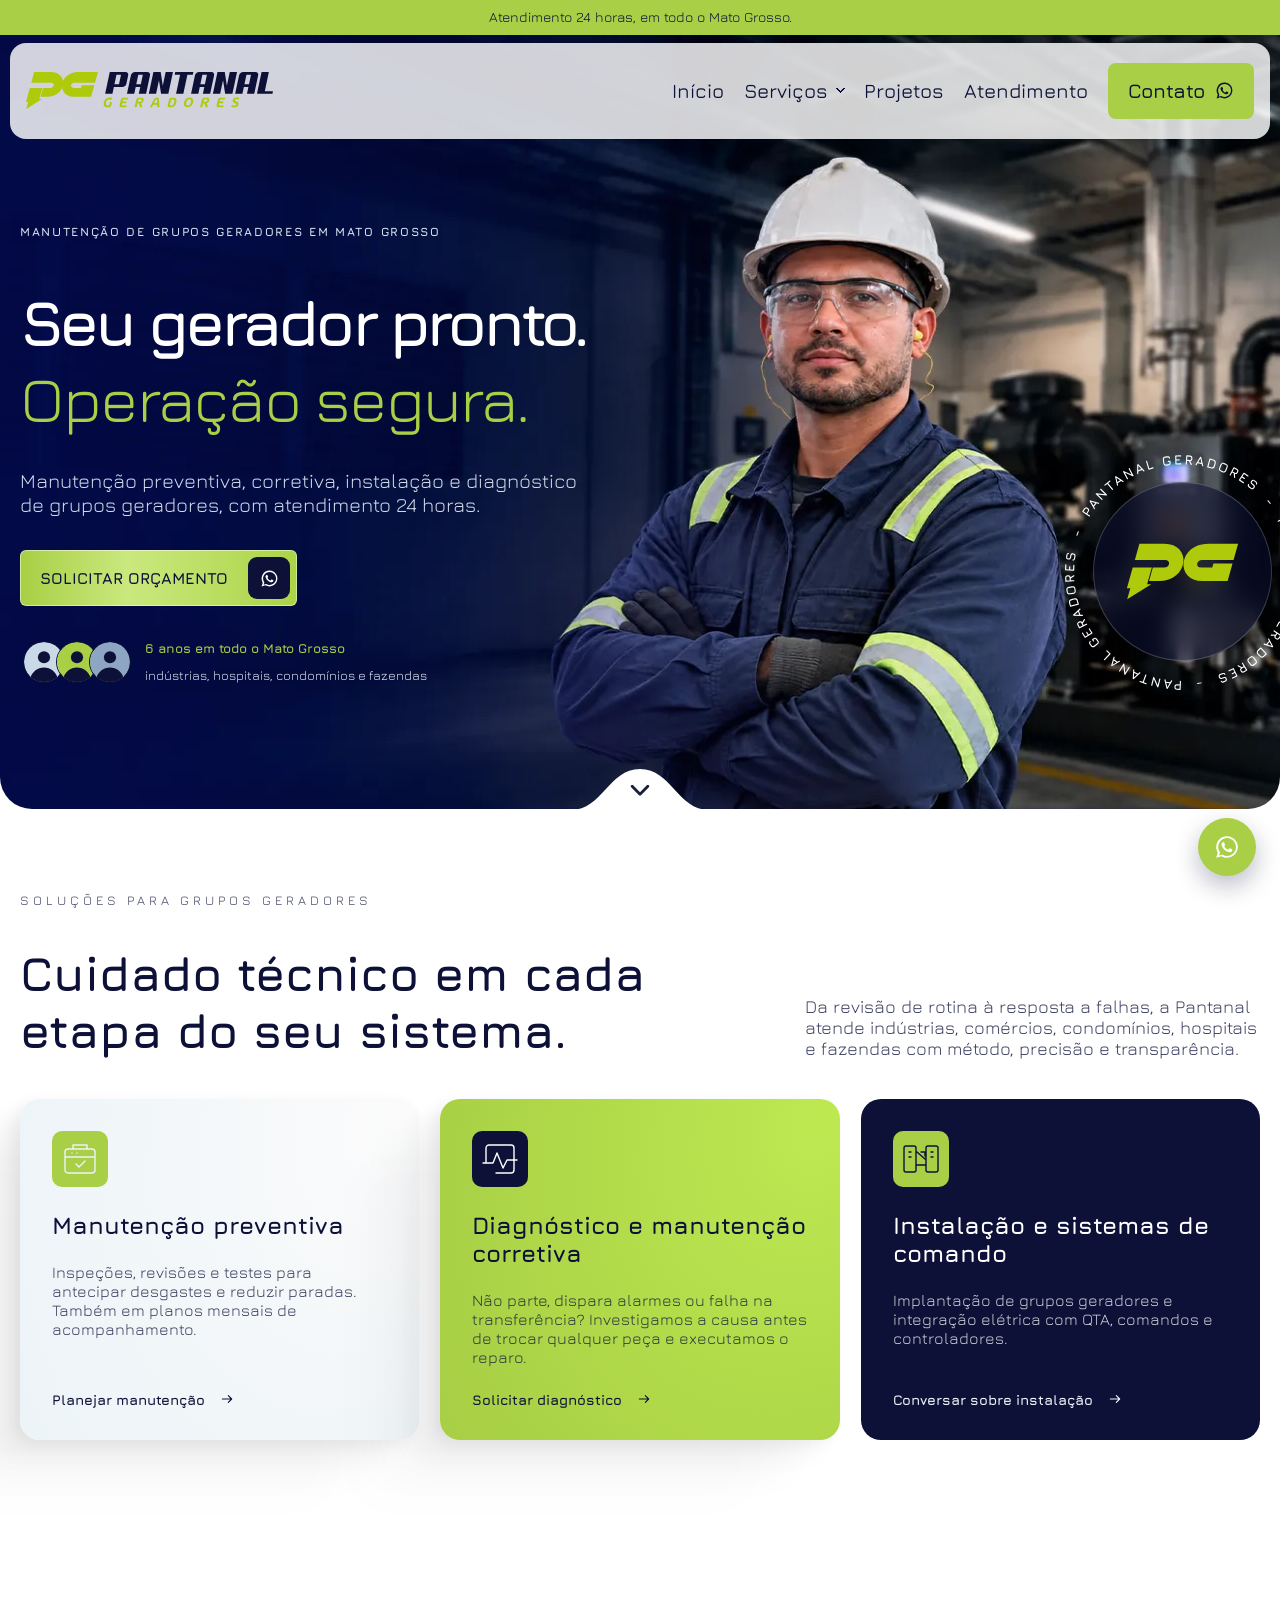
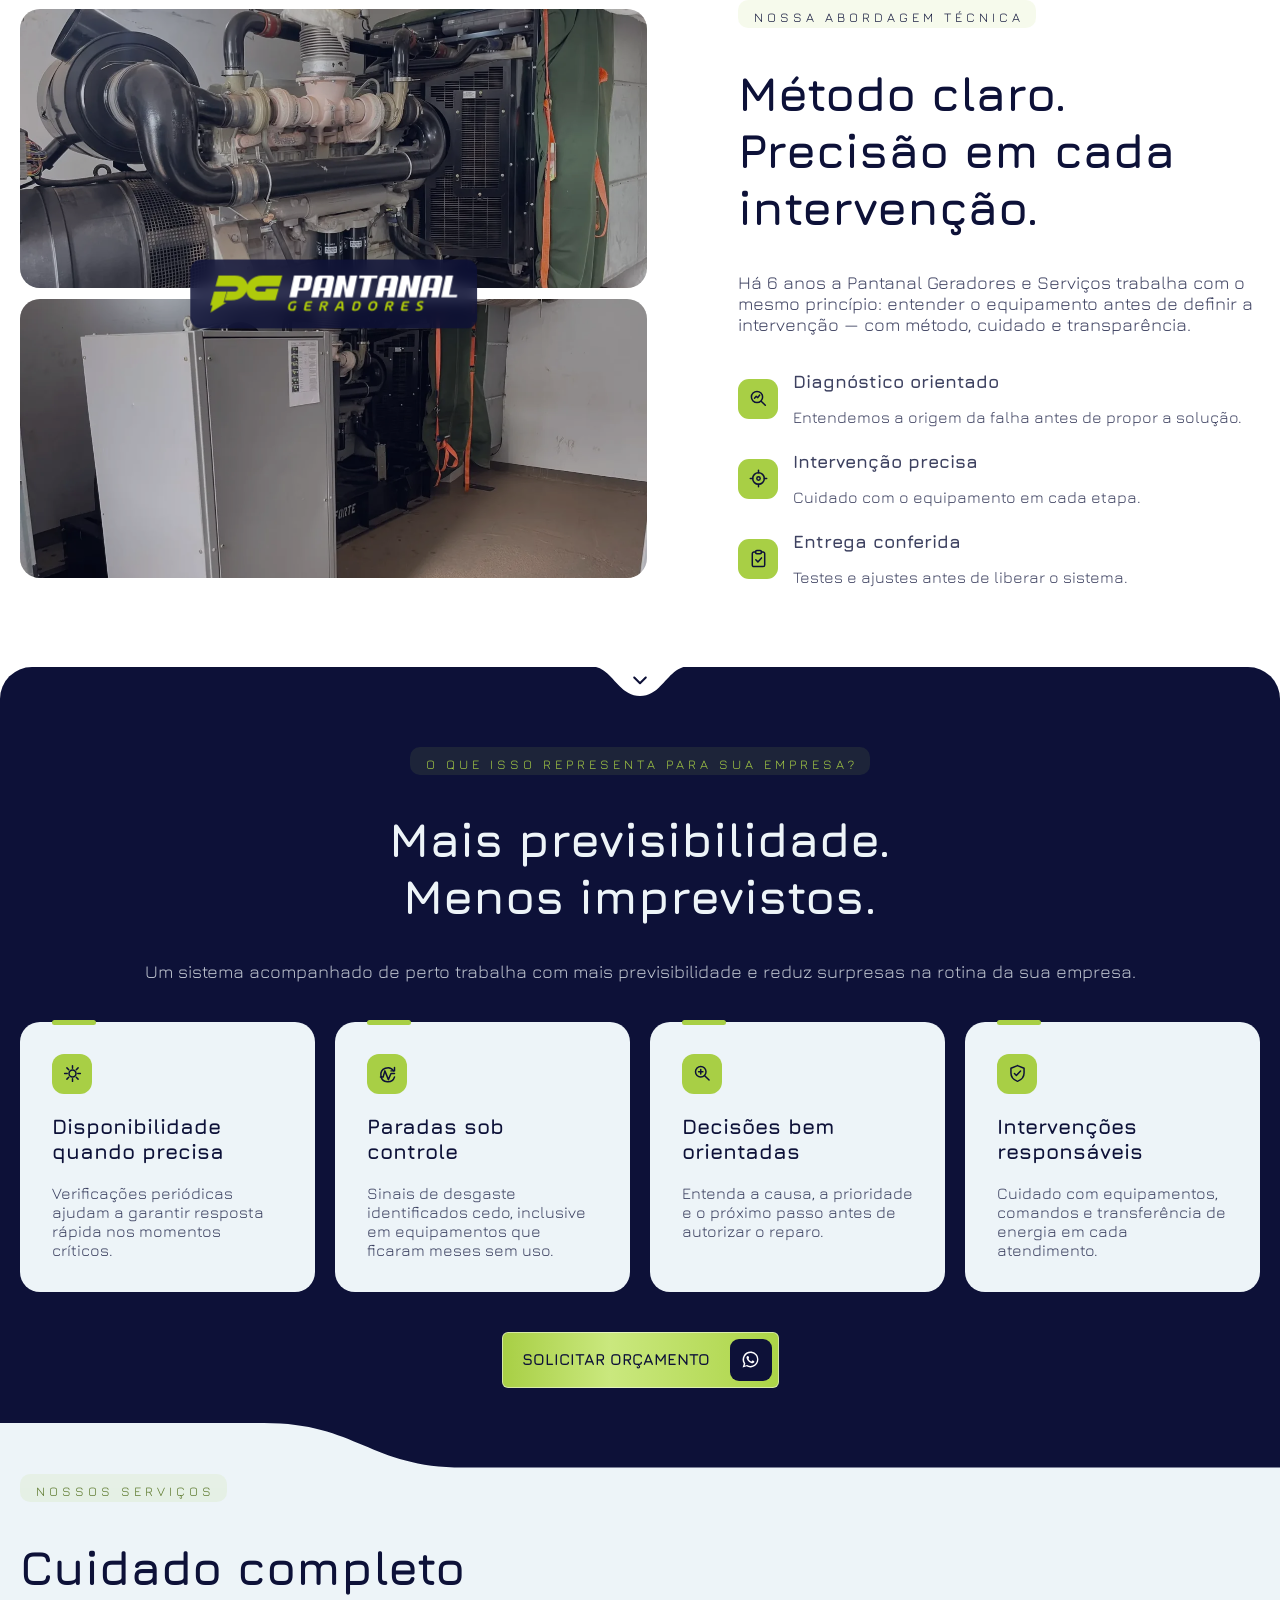
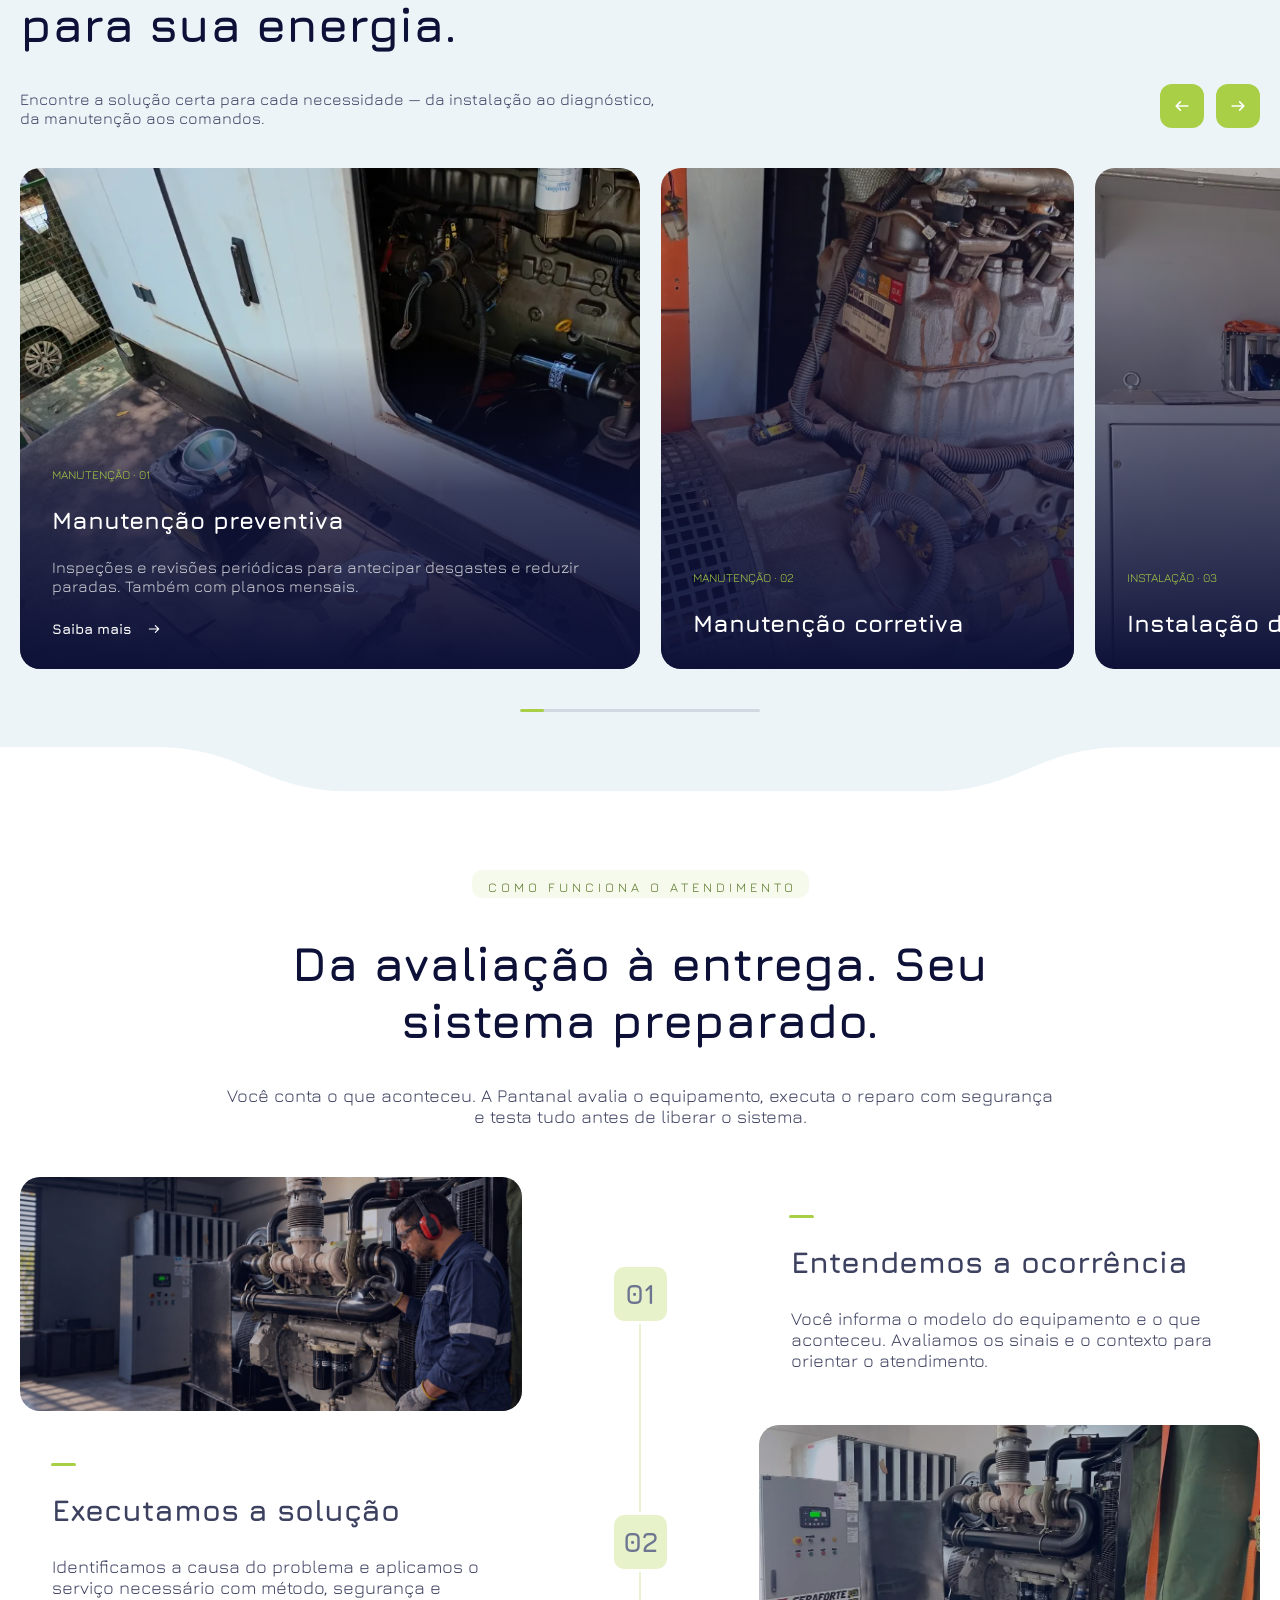
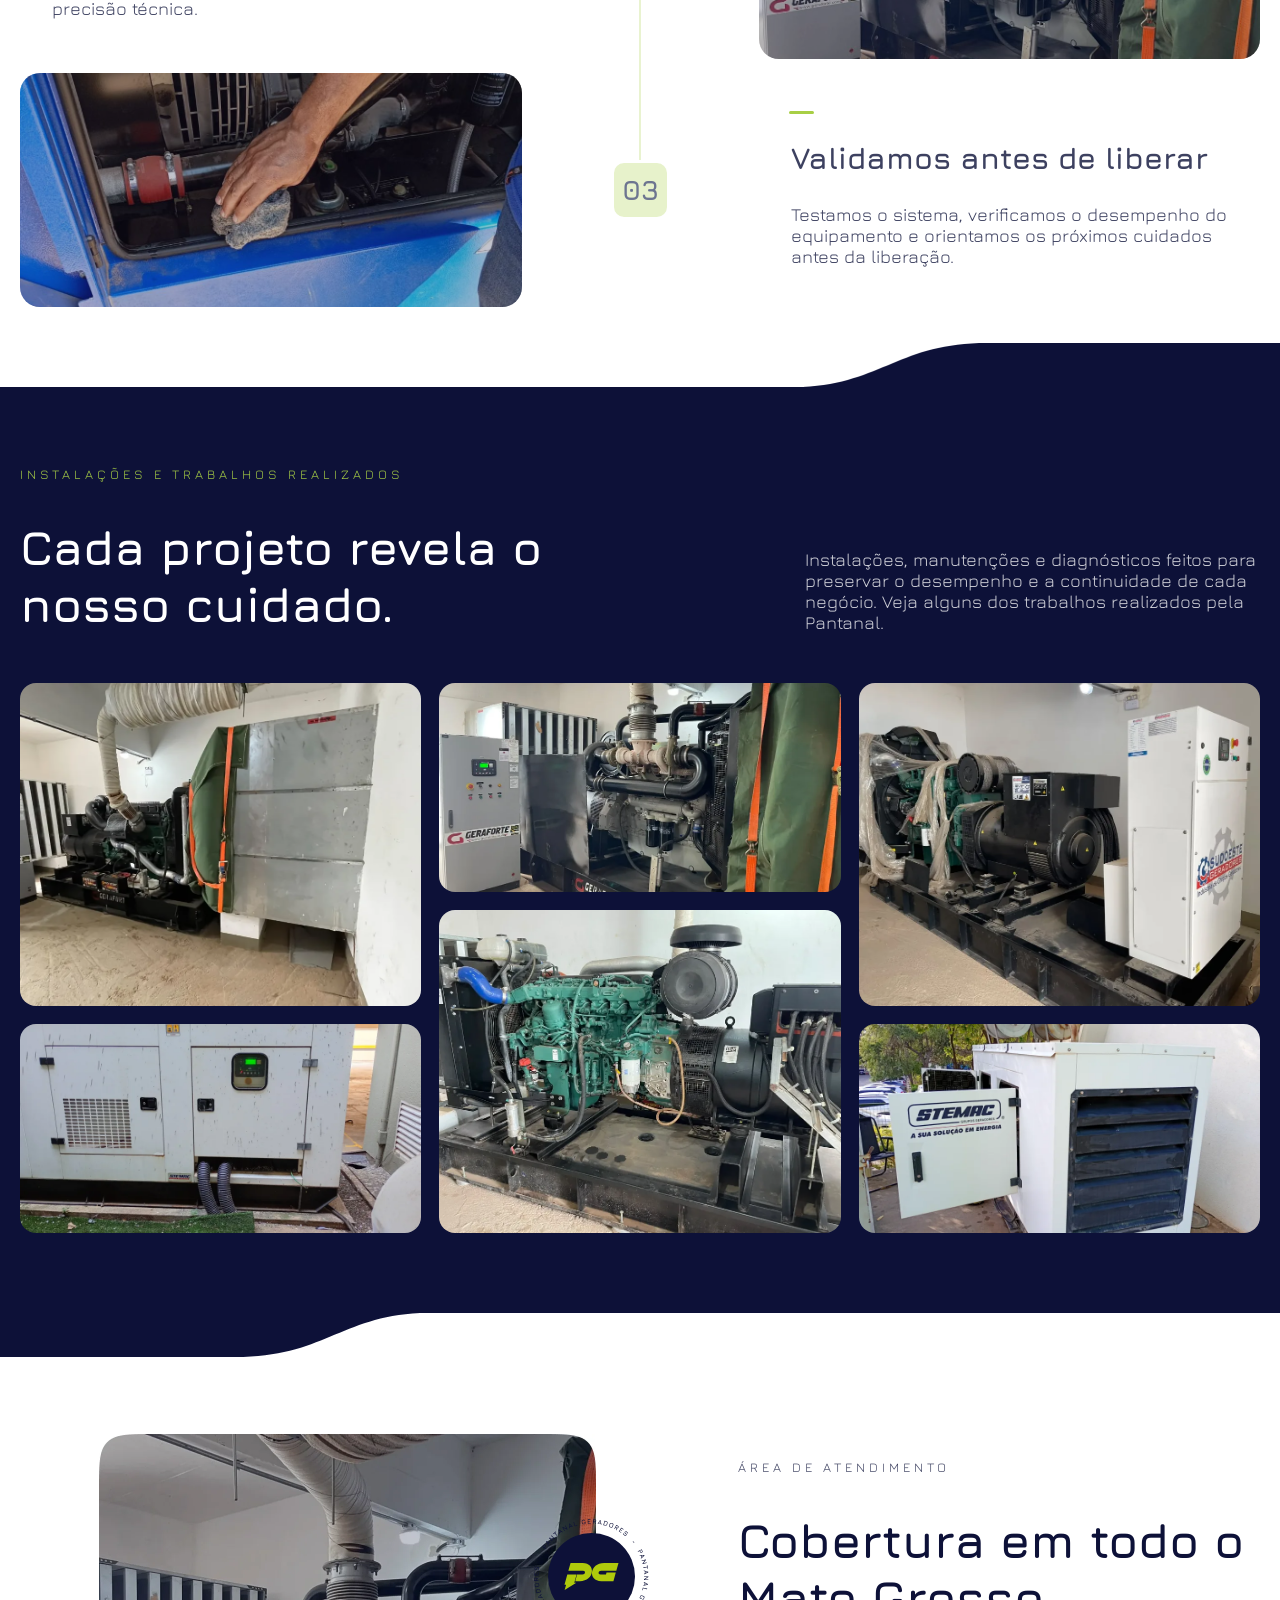
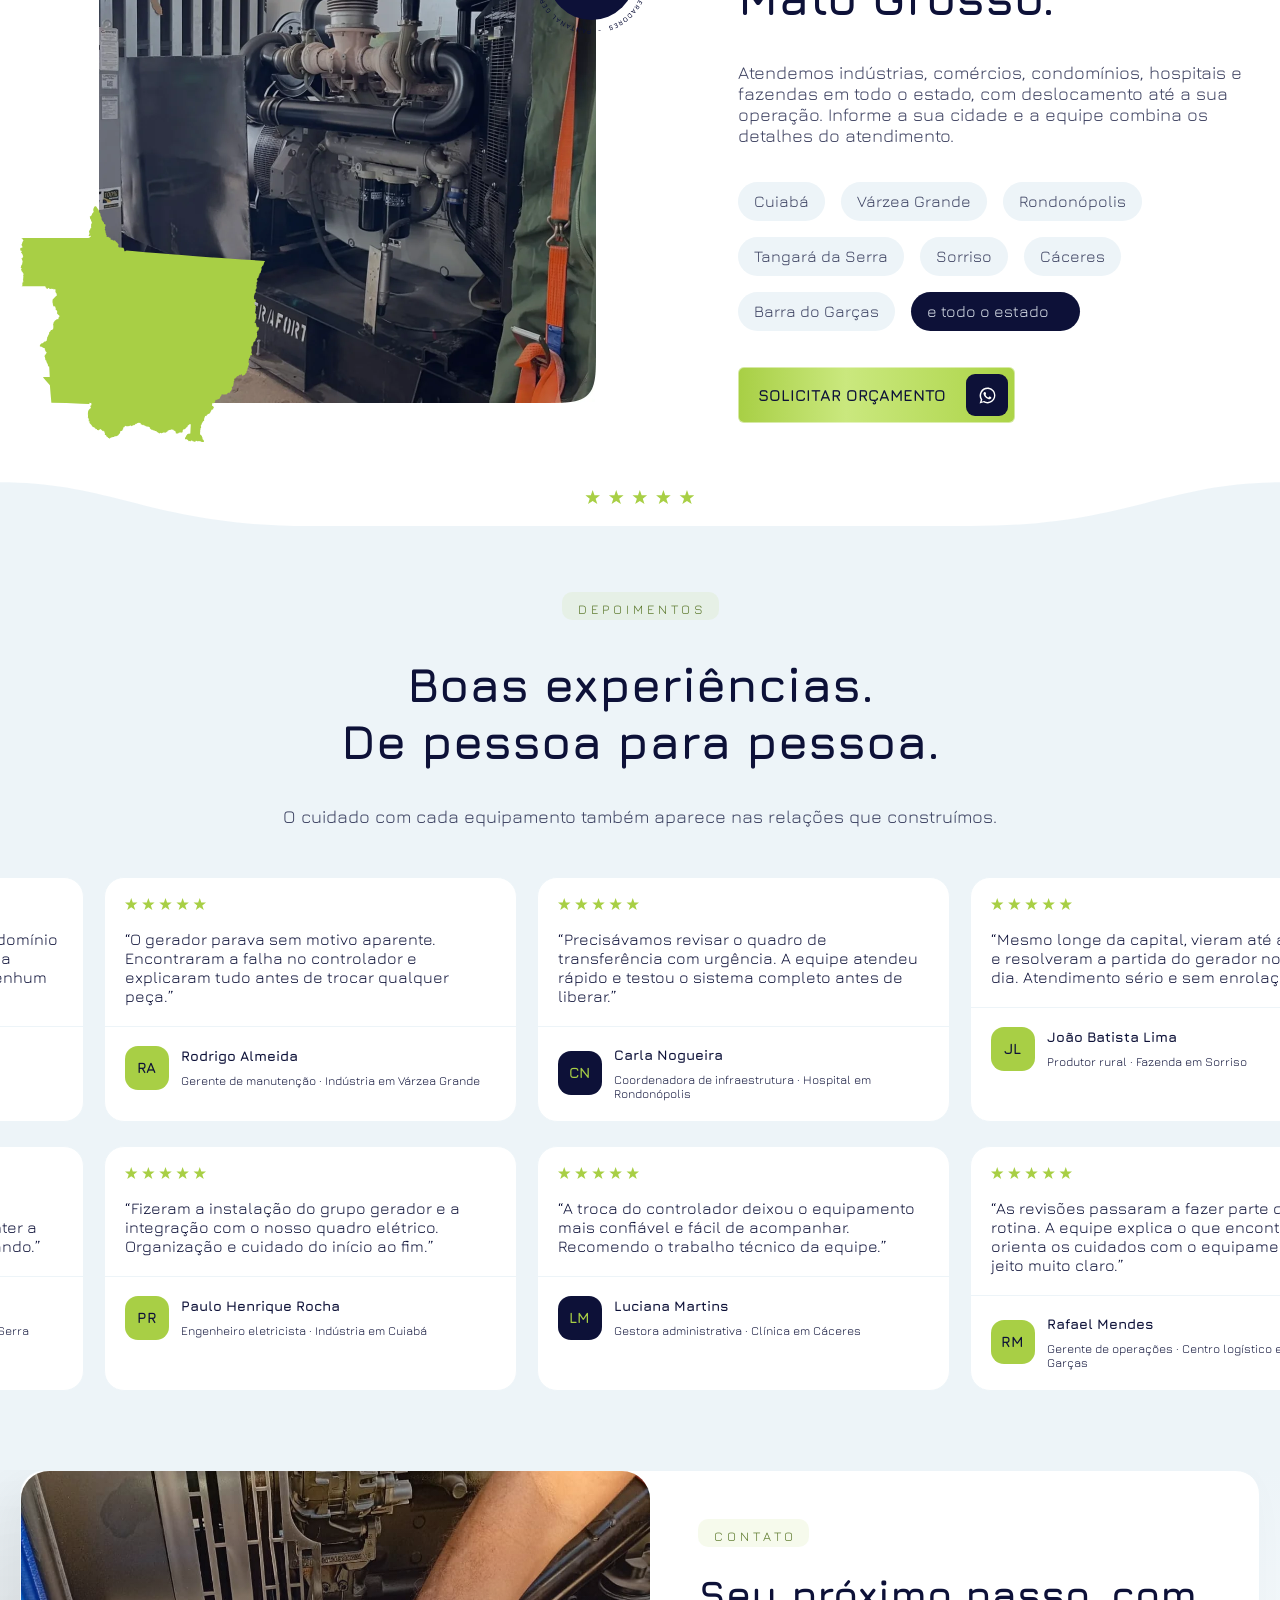
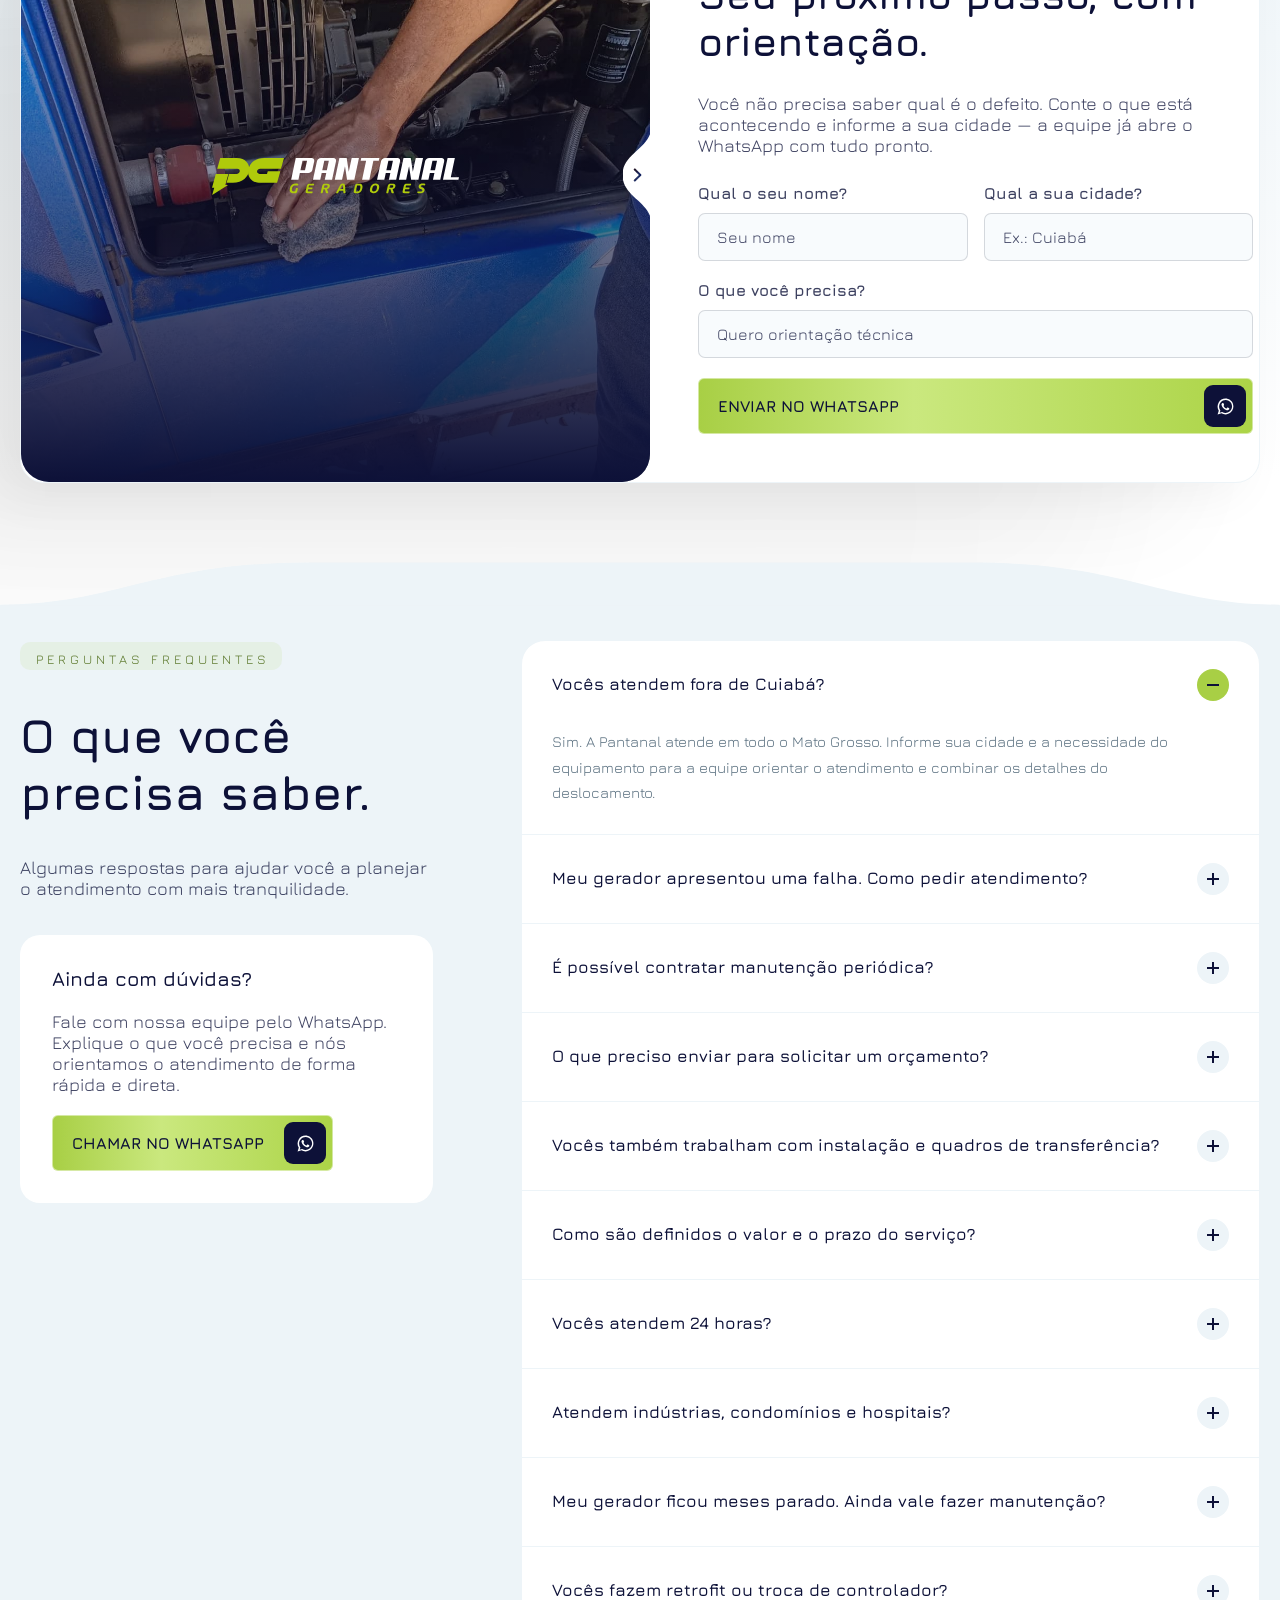
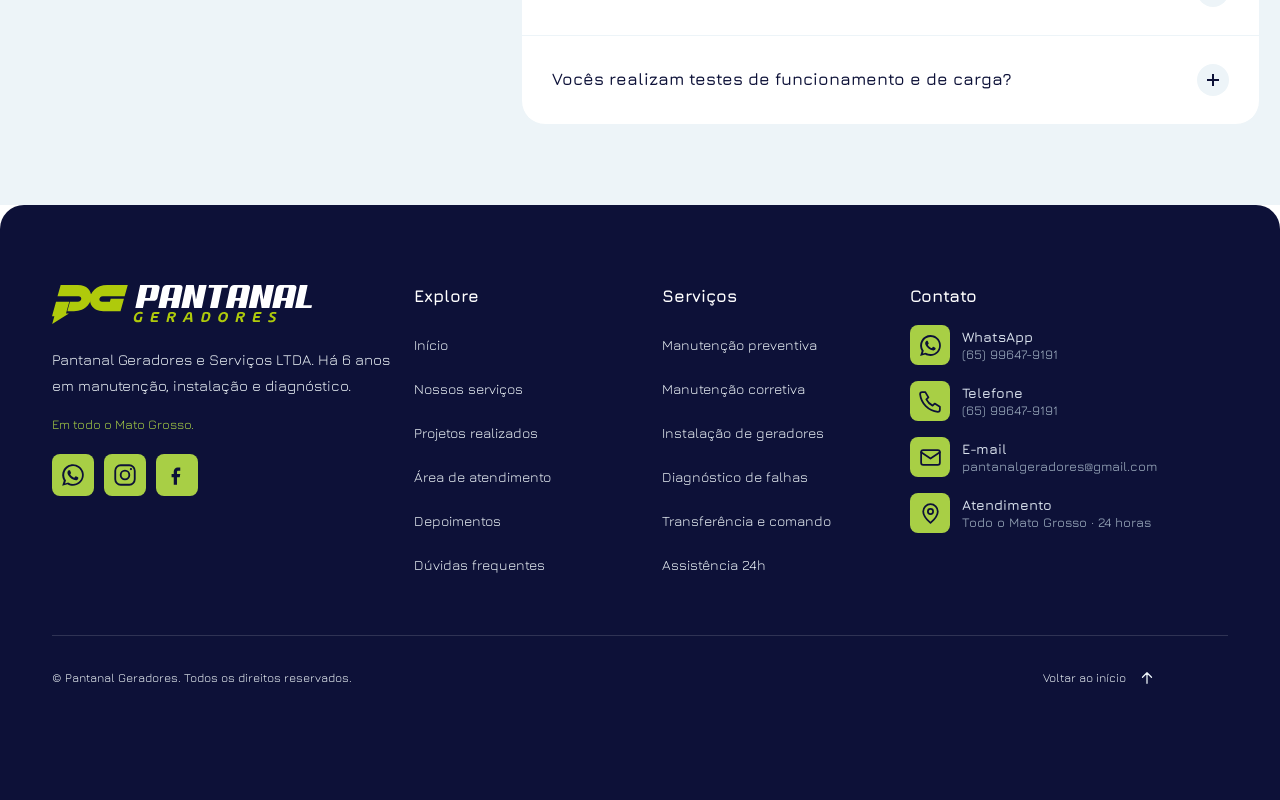
==== commit 67e1320d: "Card de contato mais baixo: formulário cabe inteiro na tela O card tinha 766px no desktop: num noteb" ====
--- a/index.html
+++ b/index.html
@@ -713,12 +713,12 @@
               <input id="campo-nome" name="nome" type="text" placeholder="Seu nome" autocomplete="name" required>
             </div>
             <div class="campo">
+              <label class="trim" for="campo-cidade">Qual a sua cidade?</label>
+              <input id="campo-cidade" name="cidade" type="text" placeholder="Ex.: Cuiabá" autocomplete="address-level2" required>
+            </div>
+            <div class="campo campo--largo">
               <label class="trim" for="campo-servico">O que você precisa?</label>
               <input id="campo-servico" name="servico" type="text" placeholder="Quero orientação técnica" required>
-            </div>
-            <div class="campo">
-              <label class="trim" for="campo-cidade">Qual a sua cidade?</label>
-              <input id="campo-cidade" name="cidade" type="text" placeholder="Ex.: Cuiabá" autocomplete="address-level2" required>
             </div>
             <button class="btn btn--primary btn--full" type="submit">
               <span class="trim">Enviar no WhatsApp</span>
--- a/css/style.css
+++ b/css/style.css
@@ -1456,39 +1456,45 @@
   min-width: 0;
   display: flex;
   flex-direction: column;
-  gap: 36px;
-  padding: 60px; /* igual nos quatro lados */
+  gap: 28px;
+  padding: 48px; /* igual nos quatro lados */
 }
 .contato__header {
   display: flex;
   flex-direction: column;
   align-items: flex-start;
-  gap: 37px;
-}
+  gap: 24px;
+}
+/* bloco dentro de uma seção: título menor que o das seções (48px) */
+.contato__header .section-title { font-size: clamp(28px, 8vw, 40px); }
 .contato__lead {
   font-size: 18px;
   color: rgba(13, 17, 56, .8);
 }
+/* nome e cidade lado a lado; "o que você precisa" e o botão na largura toda */
 .contato__form {
-  display: flex;
-  flex-direction: column;
-  gap: 24px;
+  display: grid;
+  grid-template-columns: 1fr 1fr;
+  gap: 20px 16px;
   align-self: stretch;
 }
+.contato__form .campo--largo,
+.contato__form .btn { grid-column: 1 / -1; }
 .campo {
   display: flex;
   flex-direction: column;
-  gap: 16px;
+  gap: 10px;
+  min-width: 0;
 }
 .campo label {
-  font-size: 18px;
+  font-size: 16px;
   font-weight: 700;
   color: rgba(13, 17, 56, .8);
 }
 .campo input {
   width: 100%;
-  height: 52px;
-  padding: 0 20px;
+  height: 48px;
+  padding: 0 18px;
   border: 1px solid rgba(55, 66, 83, .19);
   border-radius: 7px;
   background: rgba(237, 244, 248, .37);
@@ -1943,7 +1949,7 @@
   .faq__cta { order: 1; margin-top: 8px; }
 
   .contato__card { flex-direction: column; align-items: stretch; }
-  .contato__visual { flex: none; height: 420px; padding: 48px; }
+  .contato__visual { flex: none; height: 280px; padding: 48px; }
   .contato__divisor { top: auto; bottom: -1px; right: auto; left: 50%; width: 97.633px; height: 29px; translate: -50% 0; }
   .contato__divisor img { rotate: none; }
   .contato__form-area { flex: none; padding: 48px; }
@@ -2041,7 +2047,8 @@
 
   .contato { padding-bottom: 80px; }
   .contato__card { border-radius: 20px; }
-  .contato__visual { height: 300px; padding: 28px; border-radius: 20px; }
+  .contato__visual { height: 200px; padding: 28px; border-radius: 20px; }
+  .contato__form { grid-template-columns: 1fr; }
   .contato__logo { width: 190px; }
   .contato__form-area { padding: 28px; gap: 28px; }
   .contato__header { gap: 24px; }
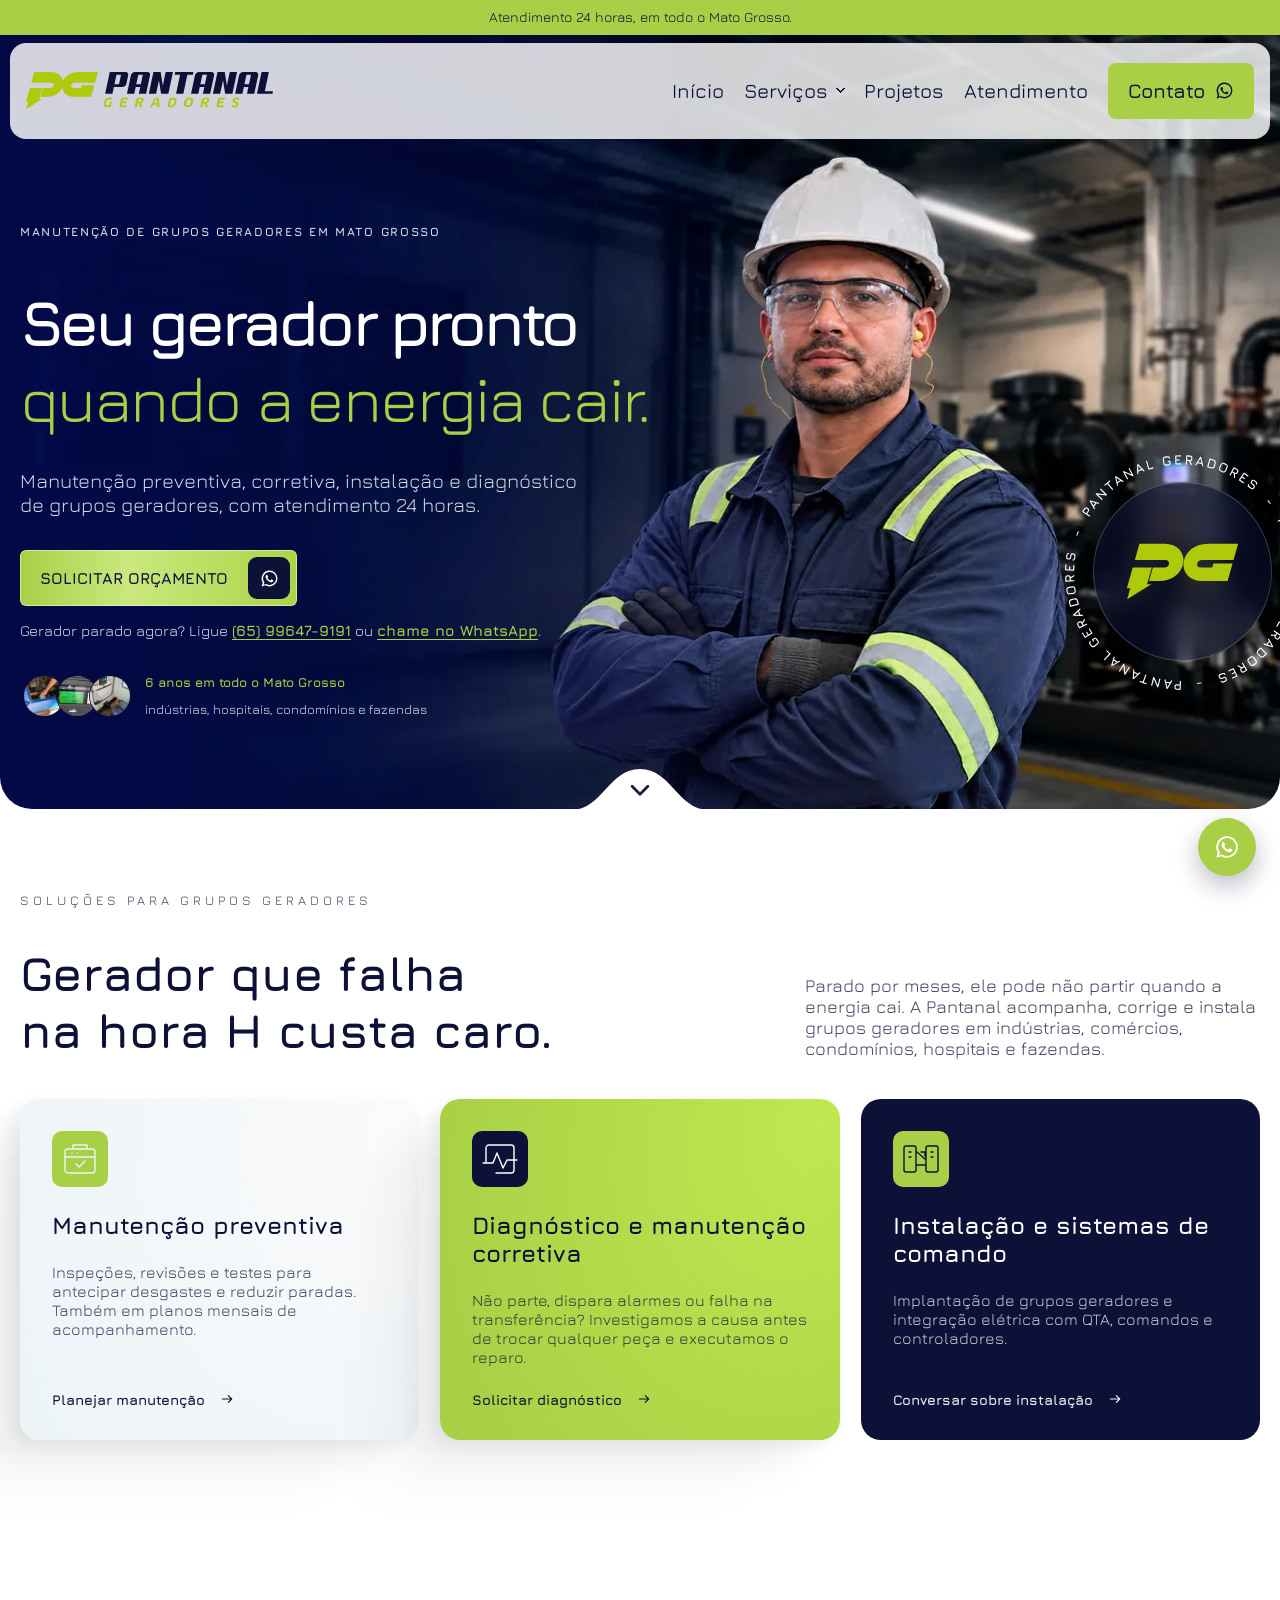
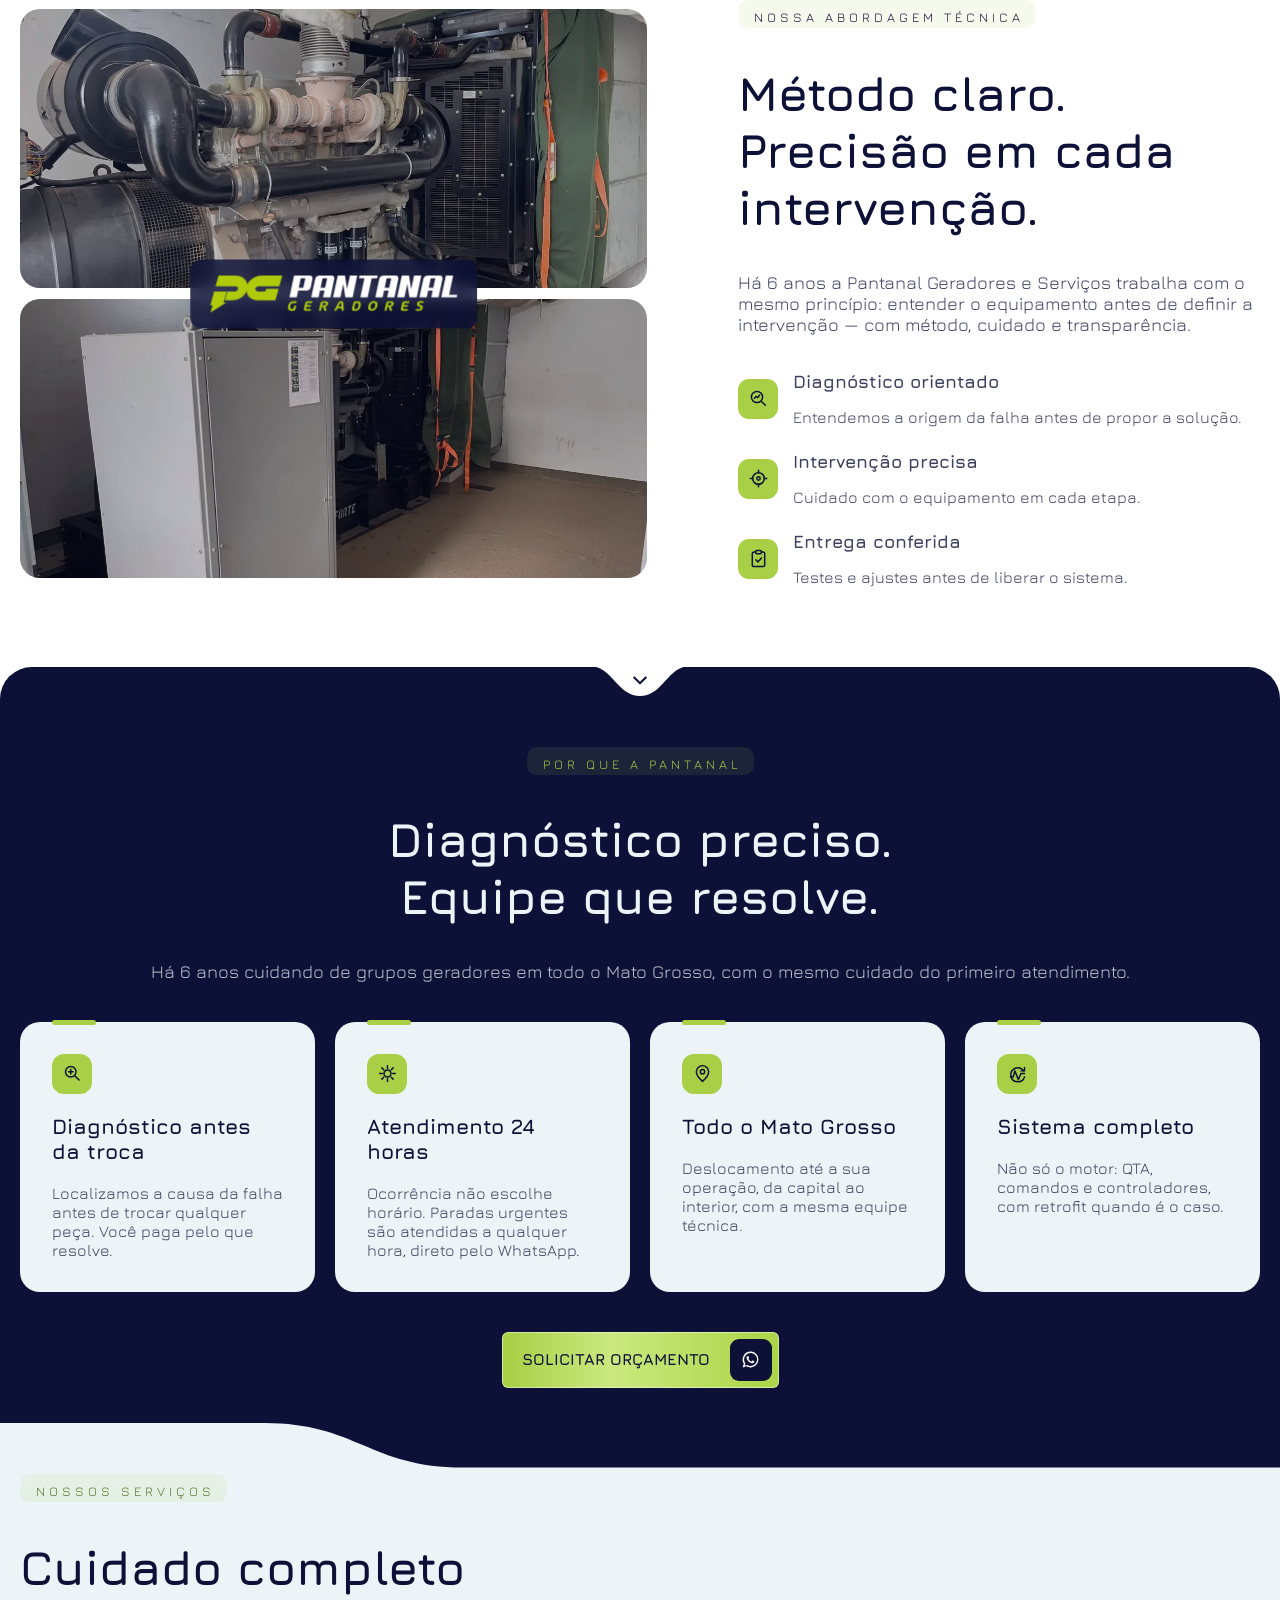
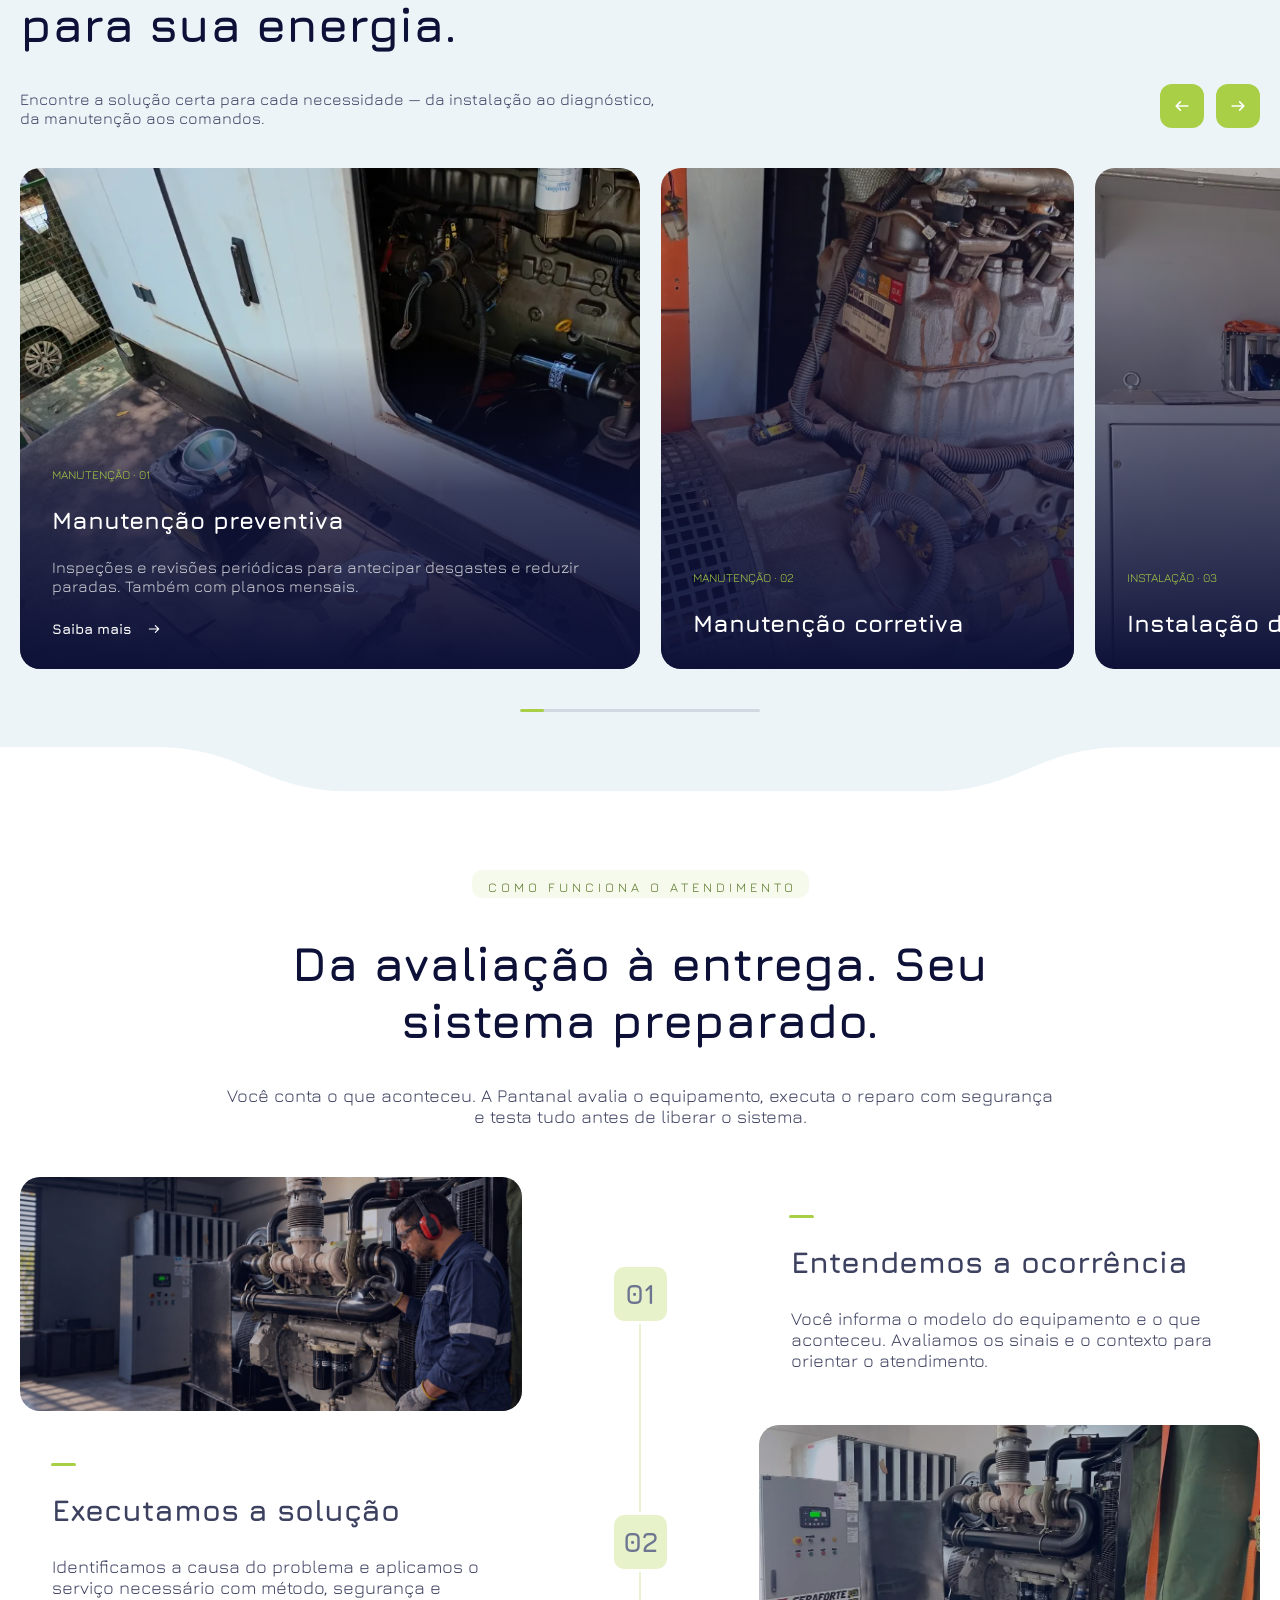
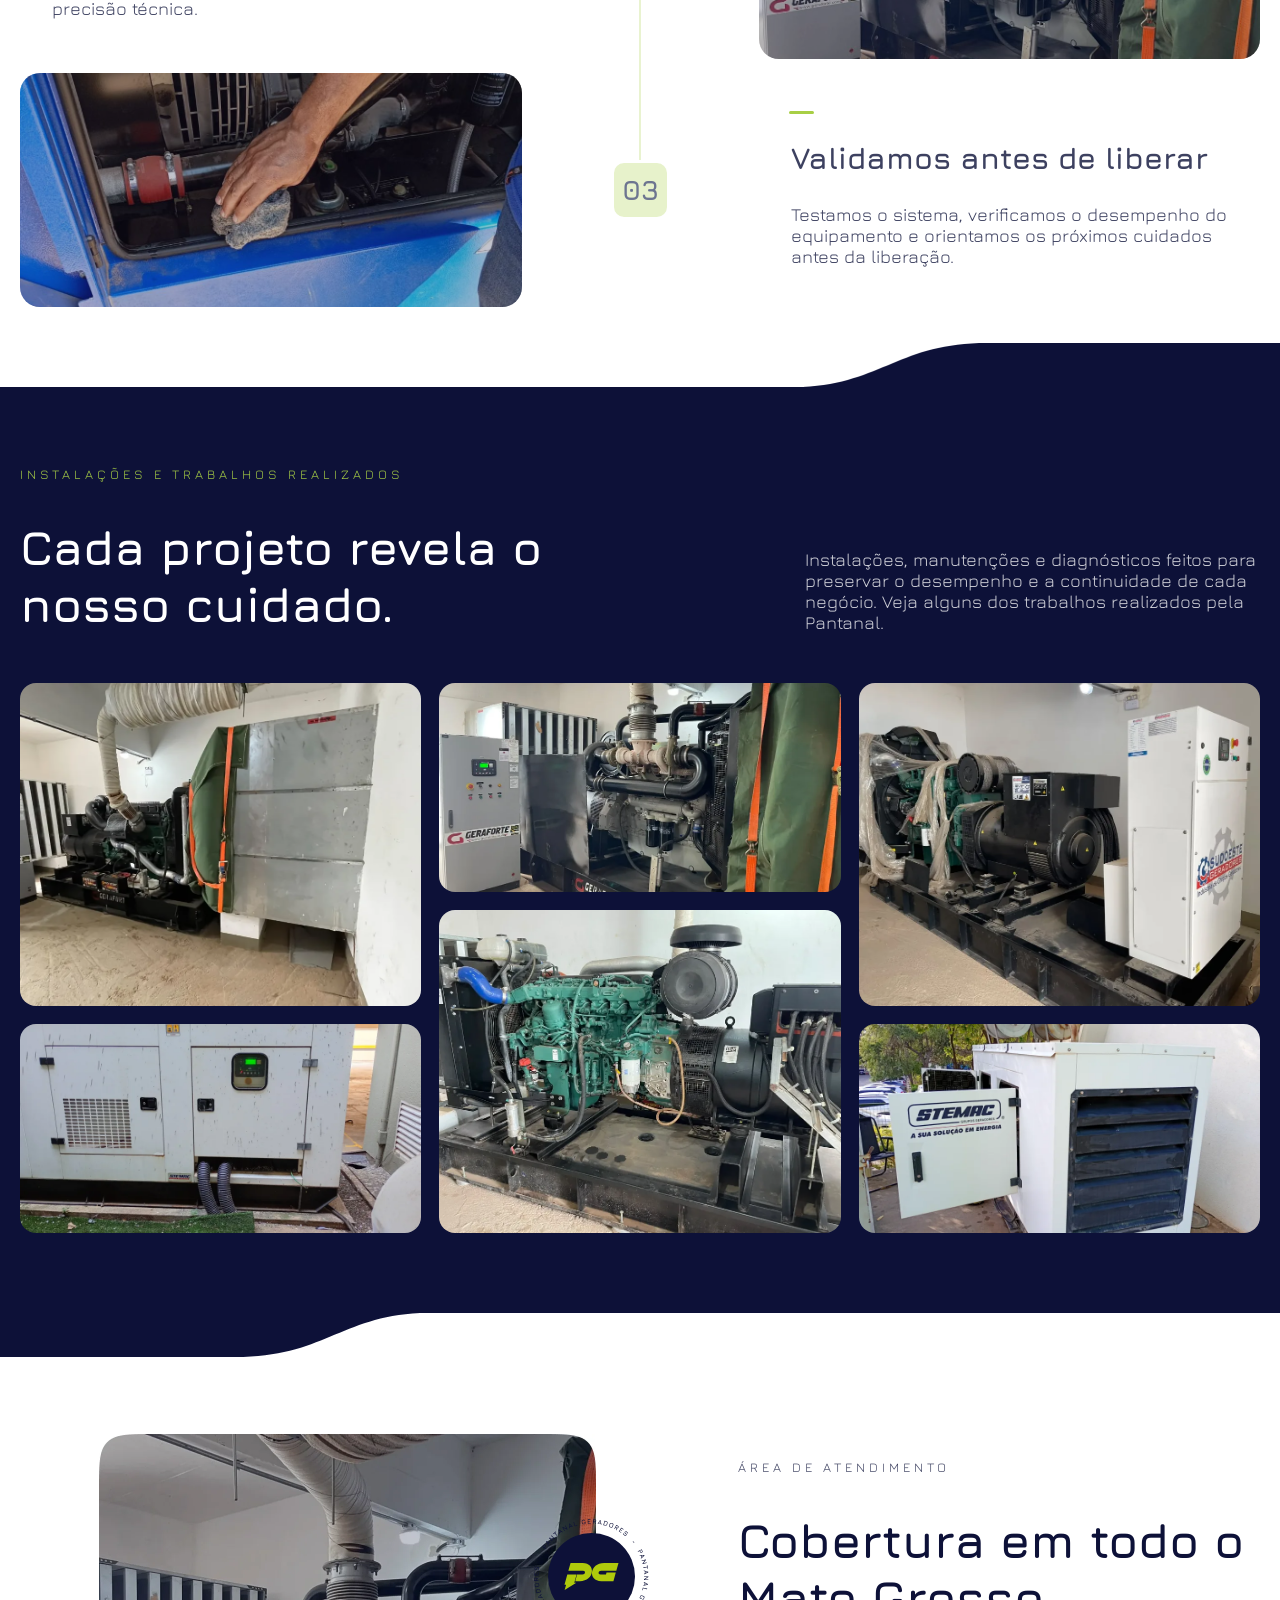
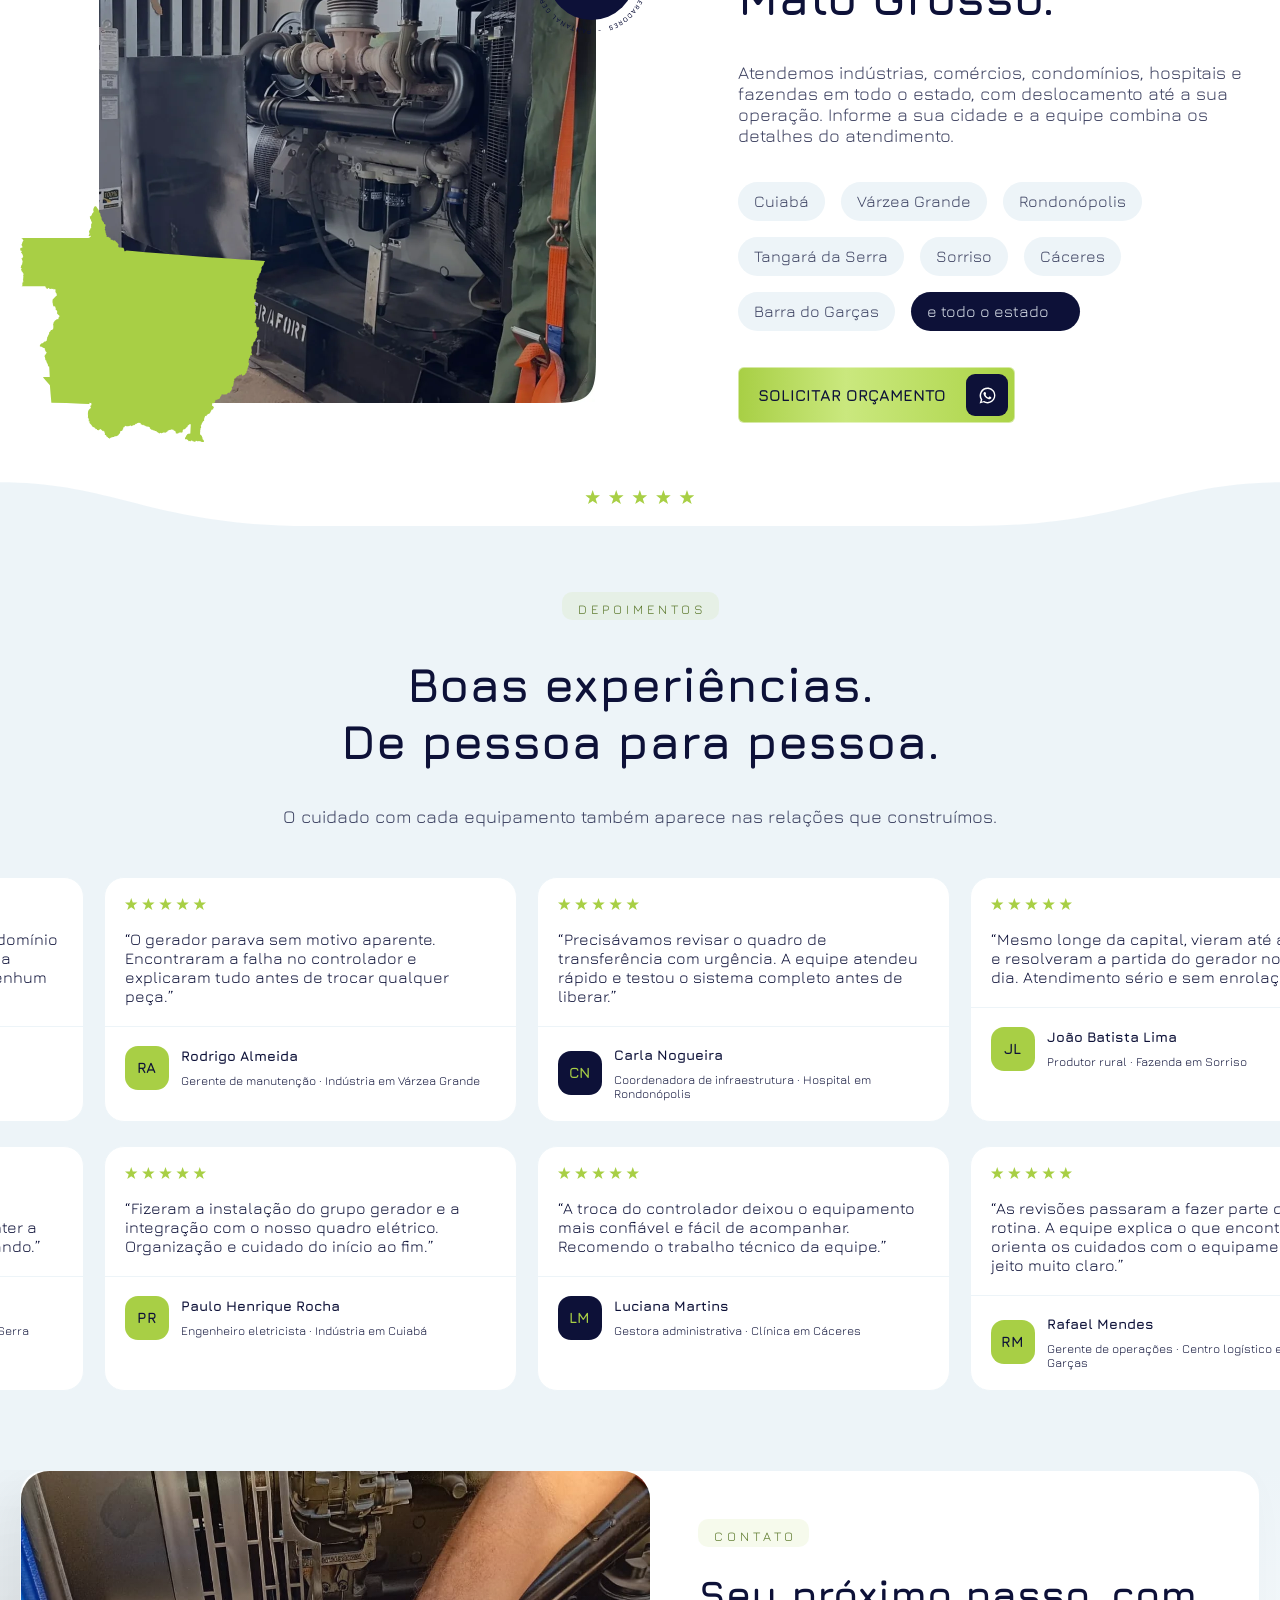
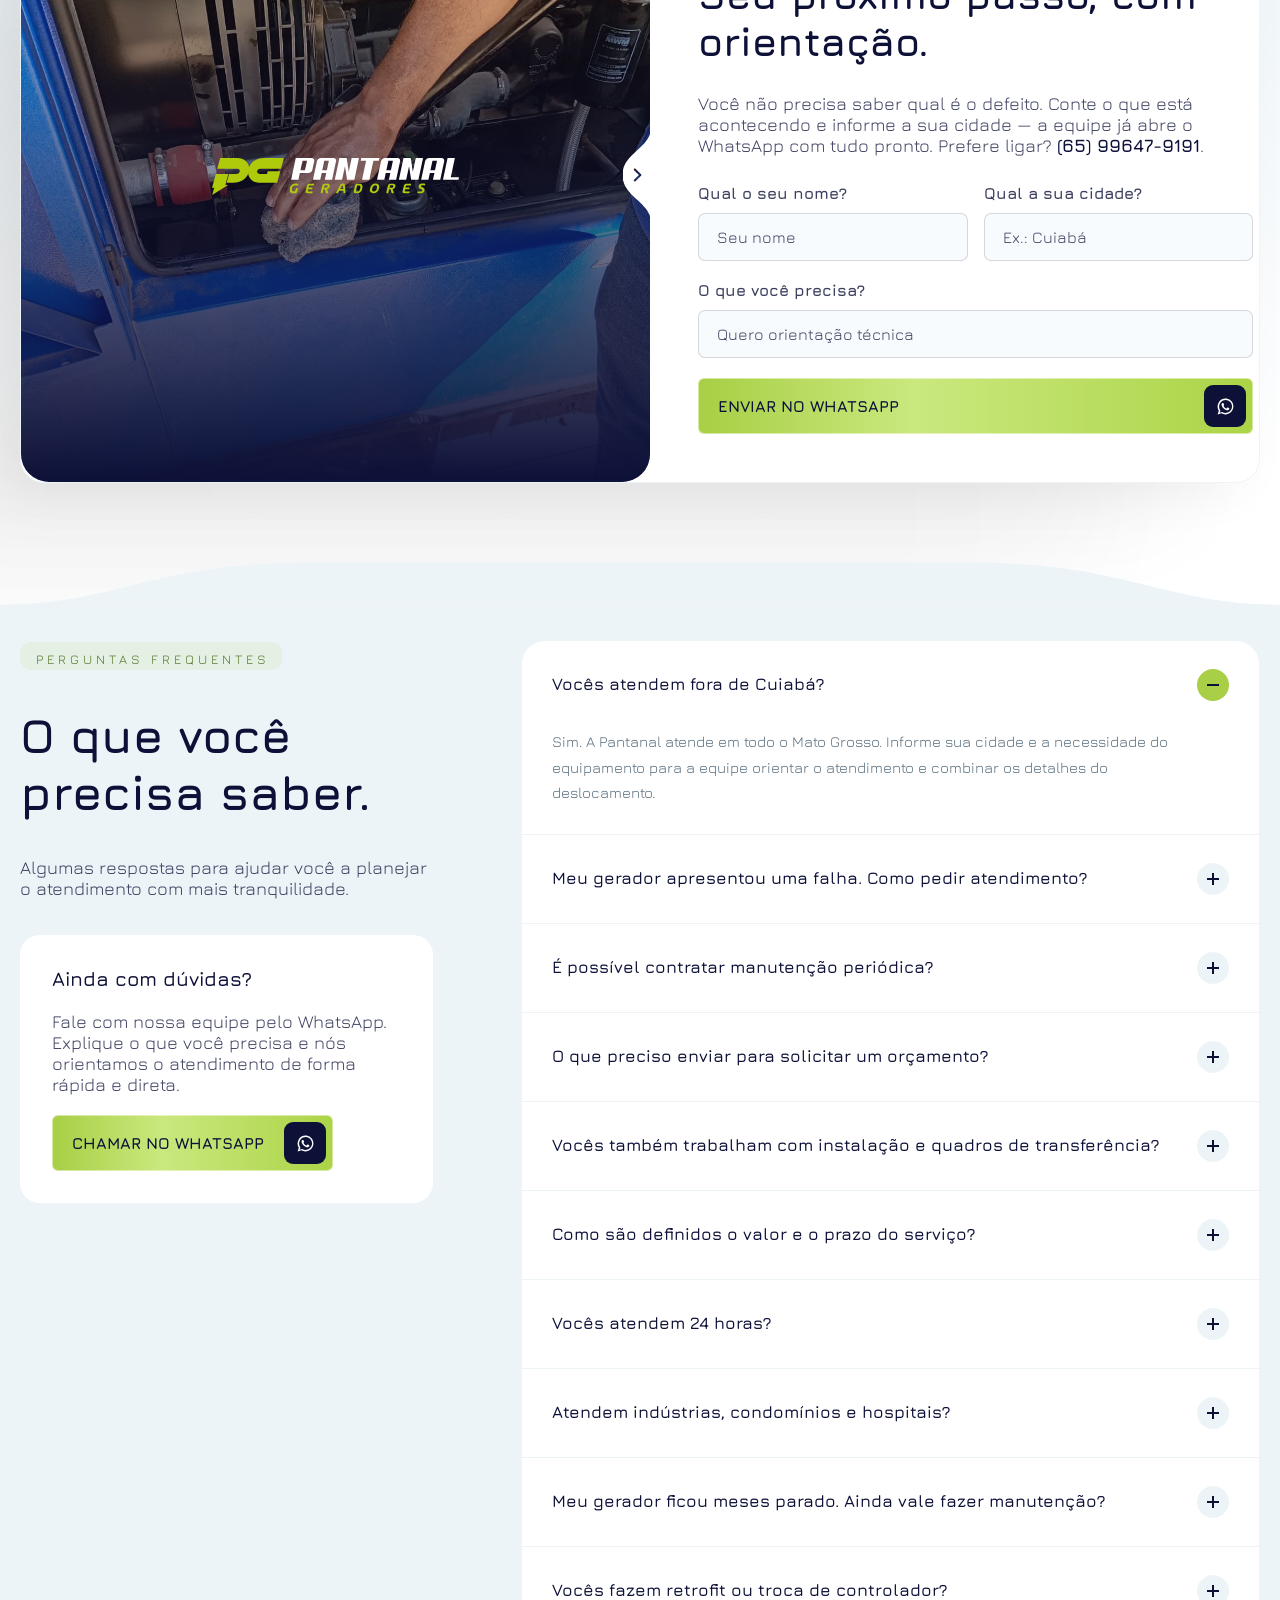
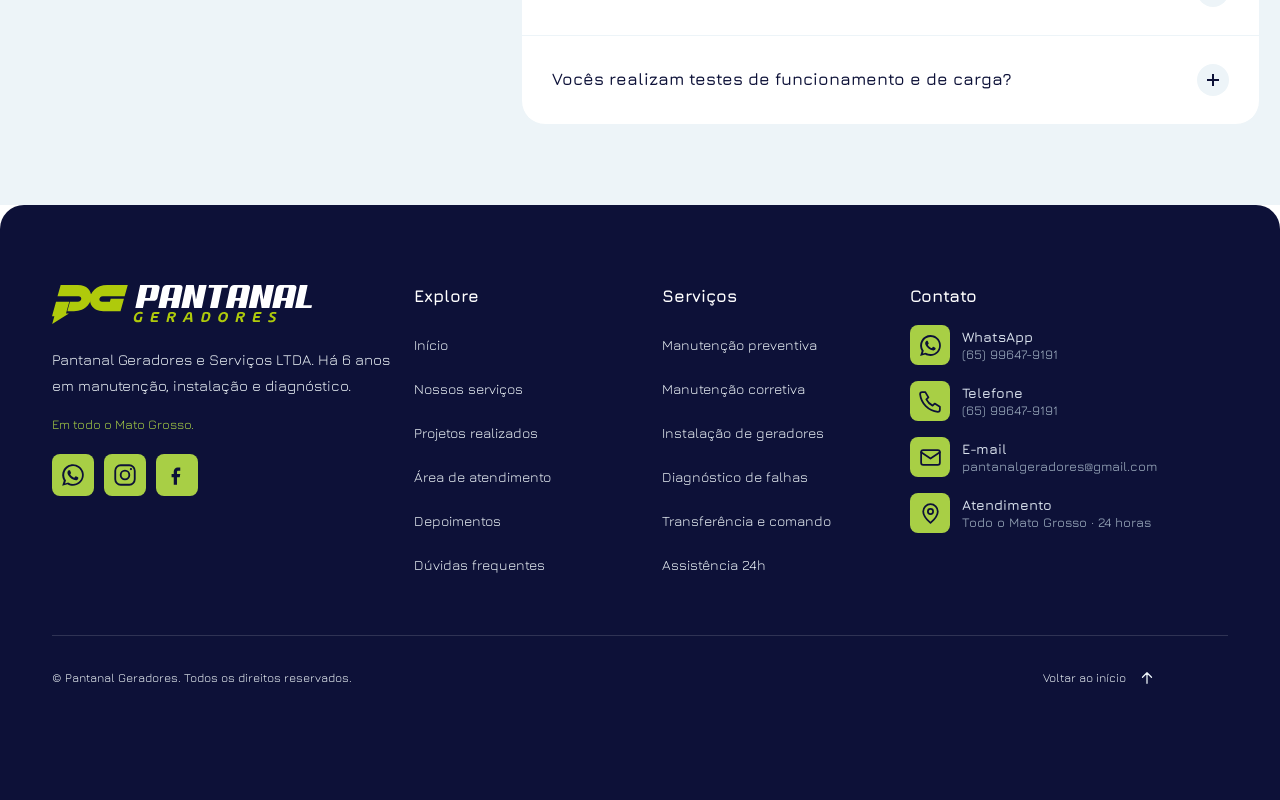
==== commit b0d4403c: "Copy de conversão sem mexer na estrutura: headline, problema, diferenciais e contato - Headline: "Se" ====
--- a/index.html
+++ b/index.html
@@ -27,7 +27,7 @@
   <meta property="og:image:type" content="image/jpeg">
   <meta property="og:image:width" content="1200">
   <meta property="og:image:height" content="630">
-  <meta property="og:image:alt" content="Técnico da Pantanal Geradores em frente a um grupo gerador, com o texto: Seu gerador pronto. Operação segura.">
+  <meta property="og:image:alt" content="Técnico da Pantanal Geradores em frente a um grupo gerador, com o texto: Seu gerador pronto quando a energia cair.">
   <meta name="twitter:card" content="summary_large_image">
   <meta name="twitter:title" content="Pantanal Geradores | Manutenção de grupos geradores em Mato Grosso">
   <meta name="twitter:description" content="Preventiva, corretiva, instalação e diagnóstico de grupos geradores. Atendimento 24 horas em todo o Mato Grosso.">
@@ -182,22 +182,25 @@
         <div class="hero__heading">
           <p class="eyebrow eyebrow--light">Manutenção de grupos geradores em Mato Grosso</p>
           <h1 class="hero__title trim">
-            <span class="hero__title-strong">Seu gerador pronto.</span>
-            <span class="hero__title-accent">Operação segura.</span>
+            <span class="hero__title-strong">Seu gerador pronto</span>
+            <span class="hero__title-accent">quando a energia cair.</span>
           </h1>
         </div>
         <p class="hero__subtitle trim">Manutenção preventiva, corretiva, instalação e diagnóstico<br> de grupos geradores, com atendimento 24 horas.</p>
 
-        <a class="btn btn--primary" href="#contato">
-          <span class="trim">Solicitar orçamento</span>
-          <span class="btn__icon"><img src="assets/icons/whatsapp.svg" alt="" width="19" height="19"></span>
-        </a>
+        <div class="hero__acoes">
+          <a class="btn btn--primary" href="#contato">
+            <span class="trim">Solicitar orçamento</span>
+            <span class="btn__icon"><img src="assets/icons/whatsapp.svg" alt="" width="19" height="19"></span>
+          </a>
+          <p class="hero__urgente">Gerador parado agora? Ligue <a href="tel:+5565996479191">(65) 99647-9191</a> ou <a href="https://wa.me/" data-whatsapp data-mensagem="Olá! Meu gerador parou e preciso de atendimento urgente.">chame no WhatsApp</a>.</p>
+        </div>
 
         <div class="hero__proof">
           <div class="hero__thumbs">
-            <img src="assets/img/avatar-1.svg" alt="" width="42" height="42">
-            <img src="assets/img/avatar-2.svg" alt="" width="42" height="42">
-            <img src="assets/img/avatar-3.svg" alt="" width="42" height="42">
+            <img src="assets/img/trabalho-1.jpg" alt="" width="42" height="42">
+            <img src="assets/img/trabalho-2.jpg" alt="" width="42" height="42">
+            <img src="assets/img/trabalho-3.jpg" alt="" width="42" height="42">
           </div>
           <div class="hero__proof-text">
             <p class="trim"><strong>6 anos em todo o Mato Grosso</strong></p>
@@ -223,9 +226,9 @@
       <div class="solucoes__header">
         <div class="solucoes__titles">
           <p class="eyebrow-spaced trim">Soluções para grupos geradores</p>
-          <h2 class="section-title trim">Cuidado técnico em cada<br> etapa do seu sistema.</h2>
-        </div>
-        <p class="solucoes__lead trim">Da revisão de rotina à resposta a falhas, a Pantanal atende indústrias, comércios, condomínios, hospitais e fazendas com método, precisão e transparência.</p>
+          <h2 class="section-title trim">Gerador que falha<br> na hora H custa caro.</h2>
+        </div>
+        <p class="solucoes__lead trim">Parado por meses, ele pode não partir quando a energia cai. A Pantanal acompanha, corrige e instala grupos geradores em indústrias, comércios, condomínios, hospitais e fazendas.</p>
       </div>
 
       <div class="solucoes__cards">
@@ -300,31 +303,31 @@
       <img class="beneficios__divisor" src="assets/icons/divisor-beneficios.svg" alt="" width="101" height="30" aria-hidden="true">
       <div class="container beneficios__inner">
         <div class="beneficios__header">
-          <p class="kicker kicker--lime trim">O que isso representa para sua empresa?</p>
-          <h2 class="section-title section-title--light trim">Mais previsibilidade.<br> Menos imprevistos.</h2>
-          <p class="beneficios__lead trim">Um sistema acompanhado de perto trabalha com mais previsibilidade e reduz surpresas na rotina da sua empresa.</p>
+          <p class="kicker kicker--lime trim">Por que a Pantanal</p>
+          <h2 class="section-title section-title--light trim">Diagnóstico preciso.<br> Equipe que resolve.</h2>
+          <p class="beneficios__lead trim">Há 6 anos cuidando de grupos geradores em todo o Mato Grosso, com o mesmo cuidado do primeiro atendimento.</p>
         </div>
 
         <div class="beneficios__cards">
           <article class="ben-card">
-            <span class="ben-card__icon"><img src="assets/icons/ben-disponibilidade.svg" alt="" width="21" height="21"></span>
-            <h3 class="trim">Disponibilidade quando precisa</h3>
-            <p class="trim">Verificações periódicas ajudam a garantir resposta rápida nos momentos críticos.</p>
+            <span class="ben-card__icon"><img src="assets/icons/ben-decisoes.svg" alt="" width="21" height="21"></span>
+            <h3 class="trim">Diagnóstico antes da troca</h3>
+            <p class="trim">Localizamos a causa da falha antes de trocar qualquer peça. Você paga pelo que resolve.</p>
           </article>
           <article class="ben-card">
-            <span class="ben-card__icon"><img src="assets/icons/ben-paradas.svg" alt="" width="21" height="21"></span>
-            <h3 class="trim">Paradas sob controle</h3>
-            <p class="trim">Sinais de desgaste identificados cedo, inclusive em equipamentos que ficaram meses sem uso.</p>
+            <span class="ben-card__icon"><img src="assets/icons/mega-24h.svg" alt="" width="21" height="21"></span>
+            <h3 class="trim">Atendimento 24 horas</h3>
+            <p class="trim">Ocorrência não escolhe horário. Paradas urgentes são atendidas a qualquer hora, direto pelo WhatsApp.</p>
           </article>
           <article class="ben-card">
-            <span class="ben-card__icon"><img src="assets/icons/ben-decisoes.svg" alt="" width="21" height="21"></span>
-            <h3 class="trim">Decisões bem orientadas</h3>
-            <p class="trim">Entenda a causa, a prioridade e o próximo passo antes de autorizar o reparo.</p>
+            <span class="ben-card__icon"><img src="assets/icons/contato-local.svg" alt="" width="21" height="21"></span>
+            <h3 class="trim">Todo o Mato Grosso</h3>
+            <p class="trim">Deslocamento até a sua operação, da capital ao interior, com a mesma equipe técnica.</p>
           </article>
           <article class="ben-card">
-            <span class="ben-card__icon"><img src="assets/icons/ben-intervencoes.svg" alt="" width="21" height="21"></span>
-            <h3 class="trim">Intervenções responsáveis</h3>
-            <p class="trim">Cuidado com equipamentos, comandos e transferência de energia em cada atendimento.</p>
+            <span class="ben-card__icon"><img src="assets/icons/mega-comando.svg" alt="" width="21" height="21"></span>
+            <h3 class="trim">Sistema completo</h3>
+            <p class="trim">Não só o motor: QTA, comandos e controladores, com retrofit quando é o caso.</p>
           </article>
         </div>
 
@@ -705,7 +708,7 @@
             <p class="kicker kicker--green trim">Contato</p>
             <h2 class="section-title trim">Seu próximo passo, com orientação.</h2>
           </div>
-          <p class="contato__lead trim">Você não precisa saber qual é o defeito. Conte o que está acontecendo e informe a sua cidade — a equipe já abre o WhatsApp com tudo pronto.</p>
+          <p class="contato__lead trim">Você não precisa saber qual é o defeito. Conte o que está acontecendo e informe a sua cidade — a equipe já abre o WhatsApp com tudo pronto. Prefere ligar? <a href="tel:+5565996479191">(65) 99647-9191</a>.</p>
 
           <form class="contato__form" id="form-contato">
             <div class="campo">
--- a/css/style.css
+++ b/css/style.css
@@ -382,6 +382,24 @@
   padding-top: 84.2px;
   padding-bottom: 80px;
 }
+/* CTA principal + linha de emergência juntos: contam como um item só no espaçamento do hero */
+.hero__acoes {
+  display: flex;
+  flex-direction: column;
+  align-items: flex-start;
+  gap: 16px;
+}
+.hero__urgente {
+  font-size: 15px;
+  color: #d7e3ee;
+}
+.hero__urgente a {
+  color: var(--lime);
+  font-weight: 700;
+  text-decoration: underline;
+  text-underline-offset: 3px;
+  white-space: nowrap;
+}
 .hero__heading {
   display: flex;
   flex-direction: column;
@@ -415,9 +433,6 @@
   border-radius: 50%;
   object-fit: cover;
 }
-.hero__thumbs img:nth-child(1) { object-position: 50% 35%; }
-.hero__thumbs img:nth-child(2) { object-position: 60% 50%; }
-.hero__thumbs img:nth-child(3) { object-position: 35% 50%; }
 .hero__thumbs img + img { margin-left: -9px; }
 /* hover: o avatar sobe um pouco e empurra os vizinhos de leve */
 .hero__thumbs img { position: relative; transition: translate .3s ease, margin-left .3s ease, scale .3s ease; }
@@ -1471,6 +1486,7 @@
   font-size: 18px;
   color: rgba(13, 17, 56, .8);
 }
+.contato__lead a { color: var(--navy); font-weight: 700; white-space: nowrap; }
 /* nome e cidade lado a lado; "o que você precisa" e o botão na largura toda */
 .contato__form {
   display: grid;
@@ -2092,7 +2108,7 @@
   .zap img { width: 24px; height: 24px; }
 
   /* mobile: só a hero e a Área de atendimento ficam centralizadas */
-  .hero__content, .hero__heading,
+  .hero__content, .hero__heading, .hero__acoes,
   .atendimento__conteudo, .atendimento__header {
     text-align: center;
     align-items: center;
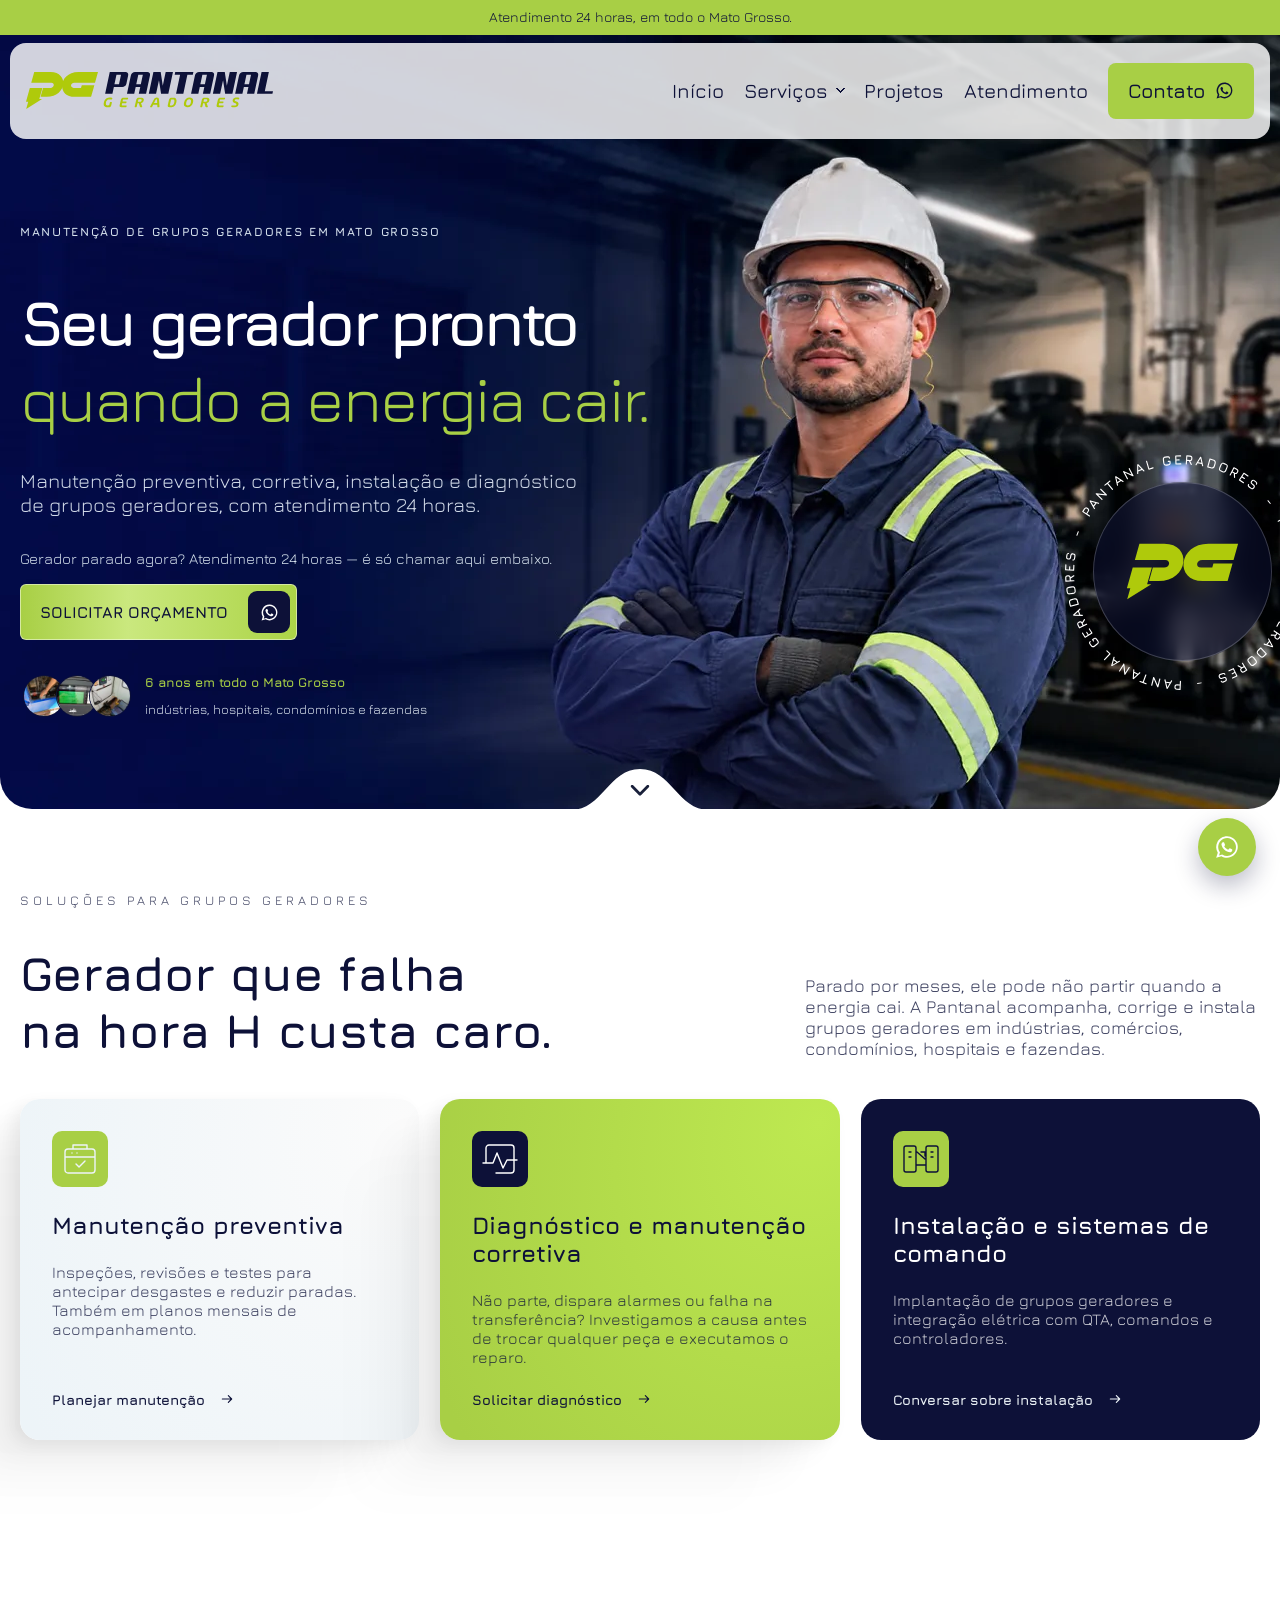
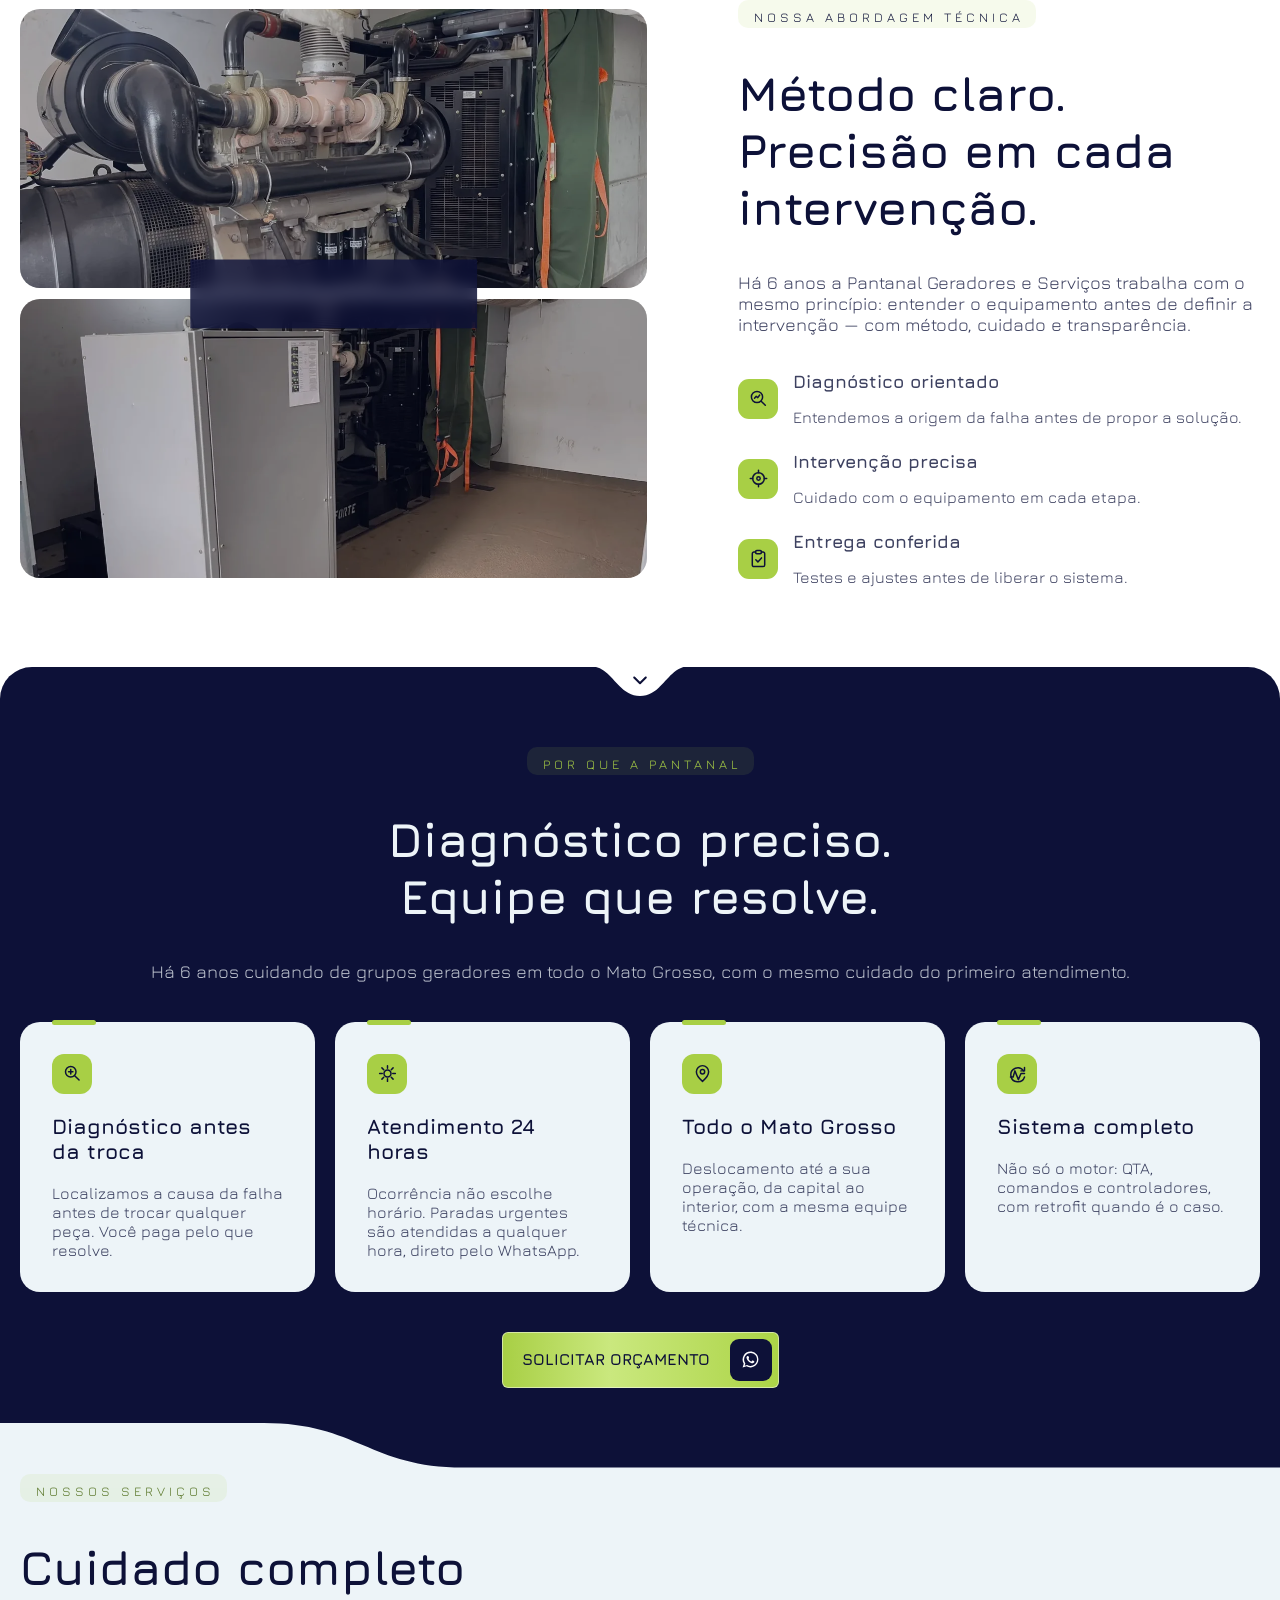
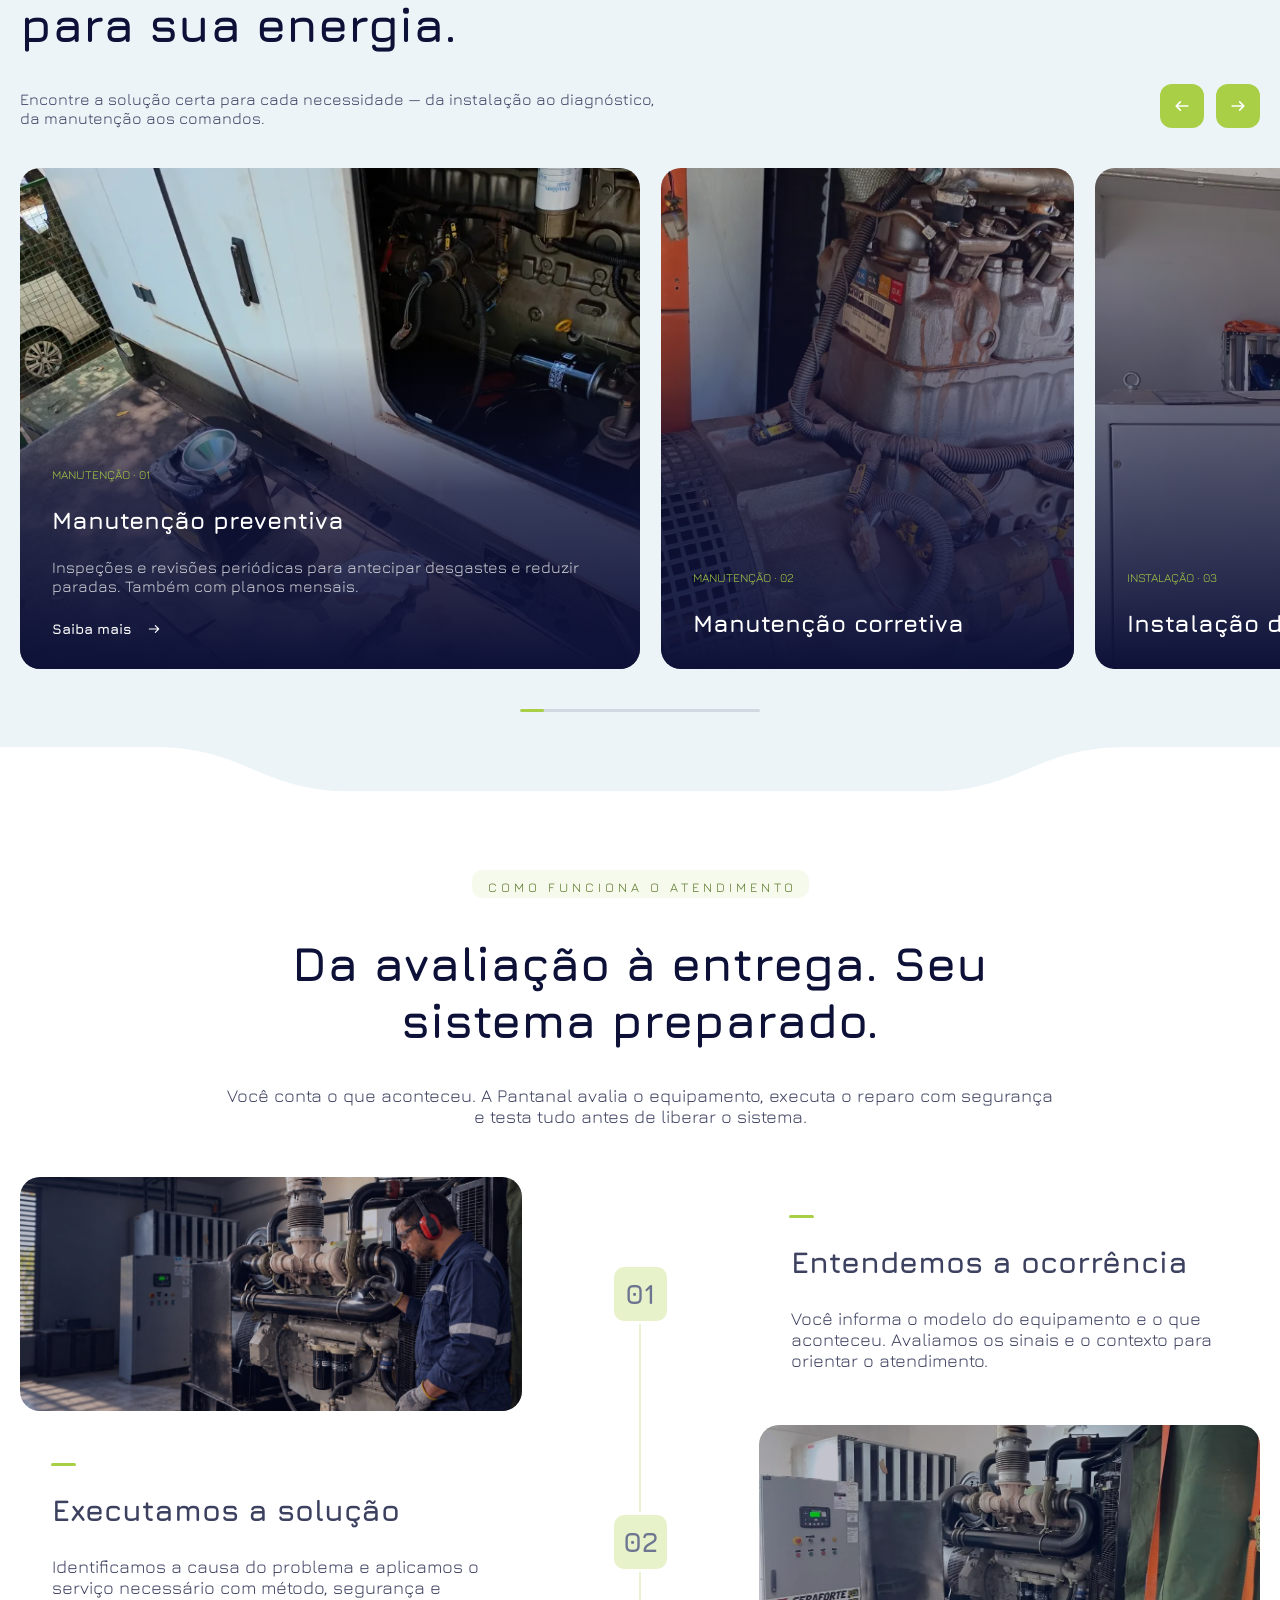
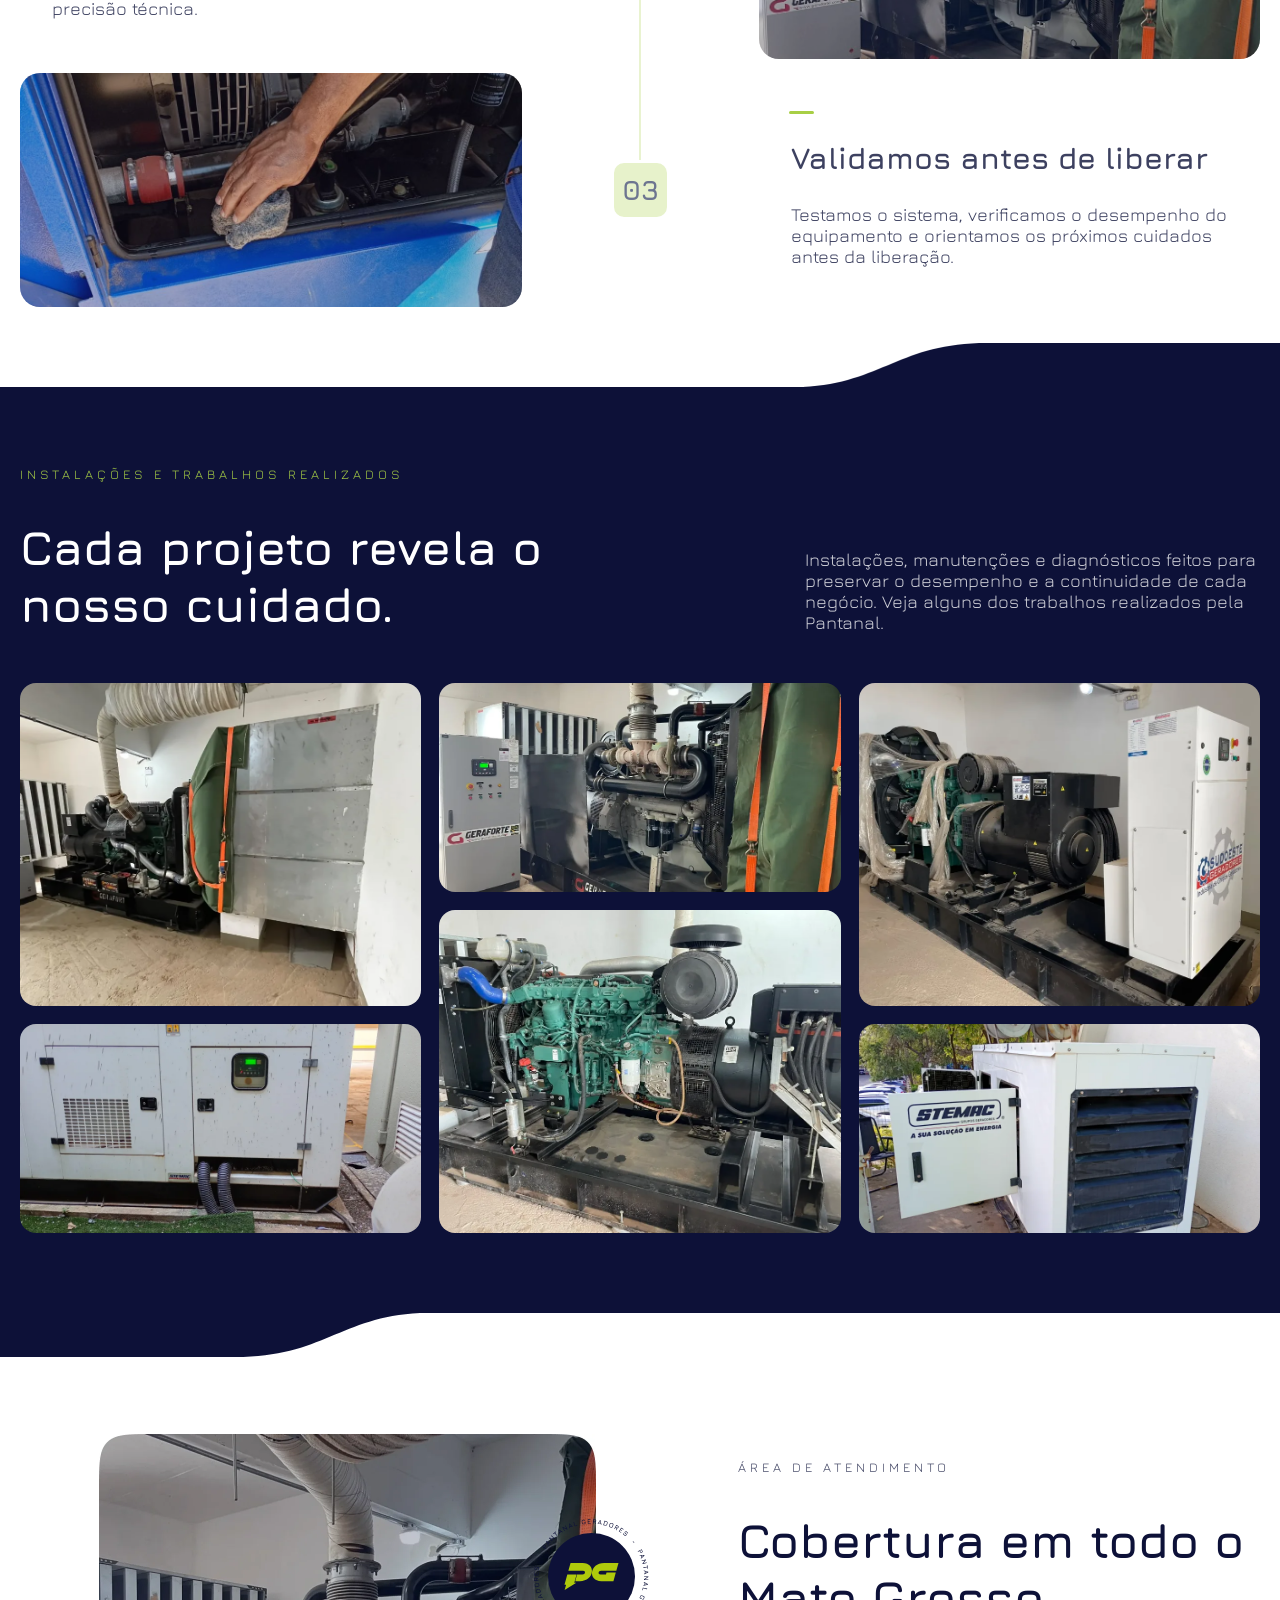
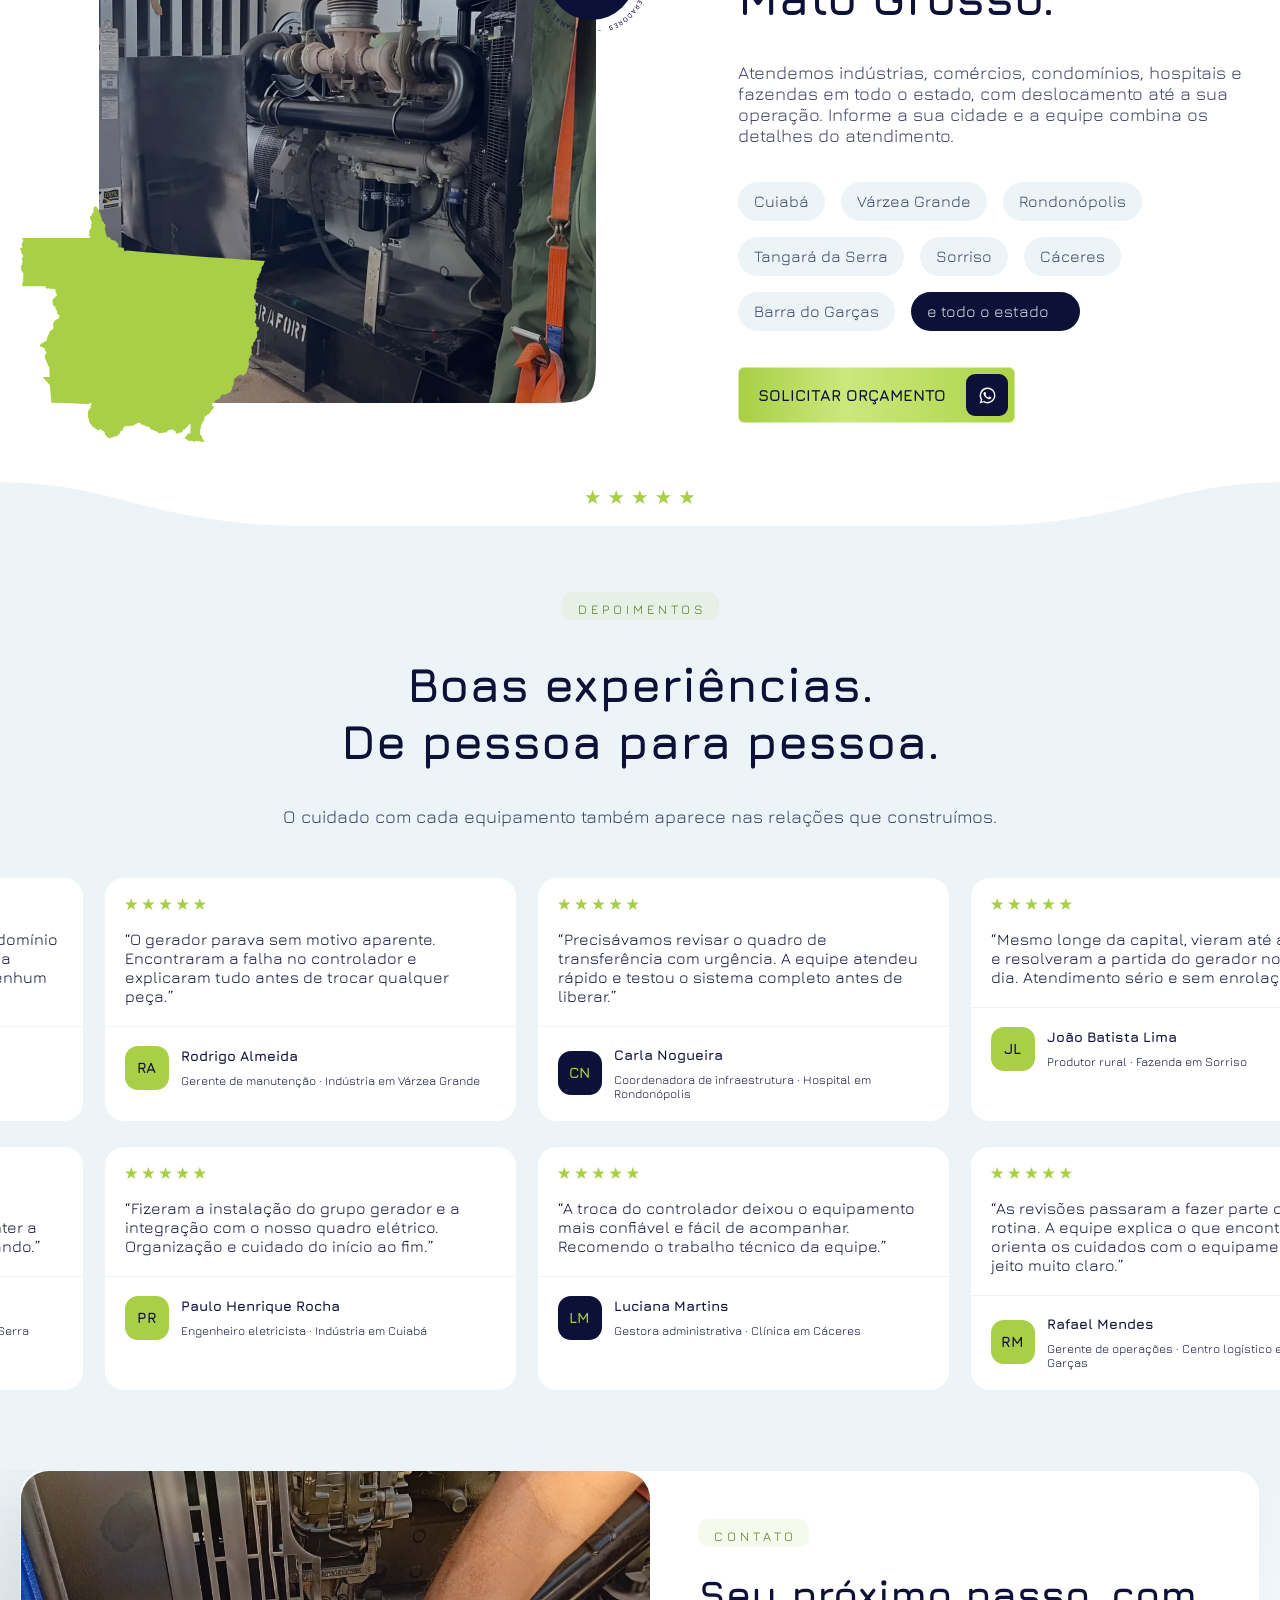
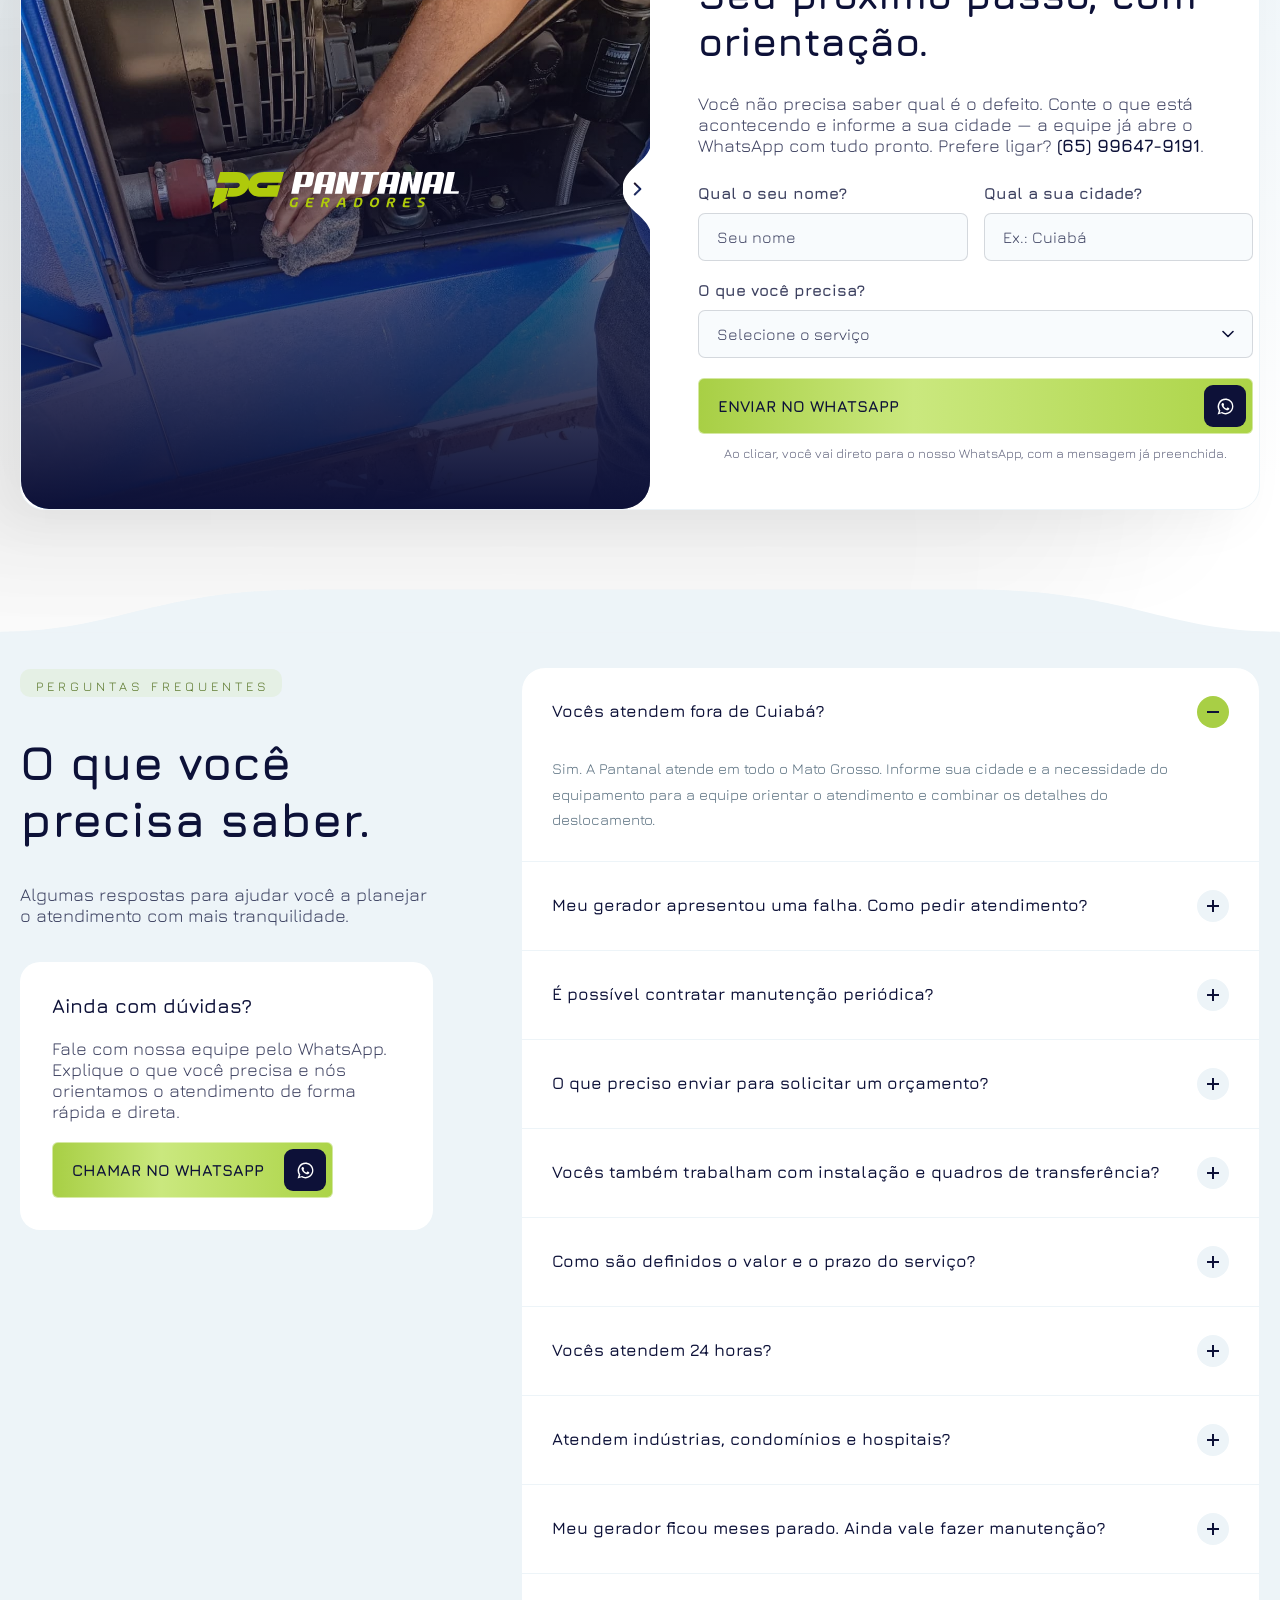
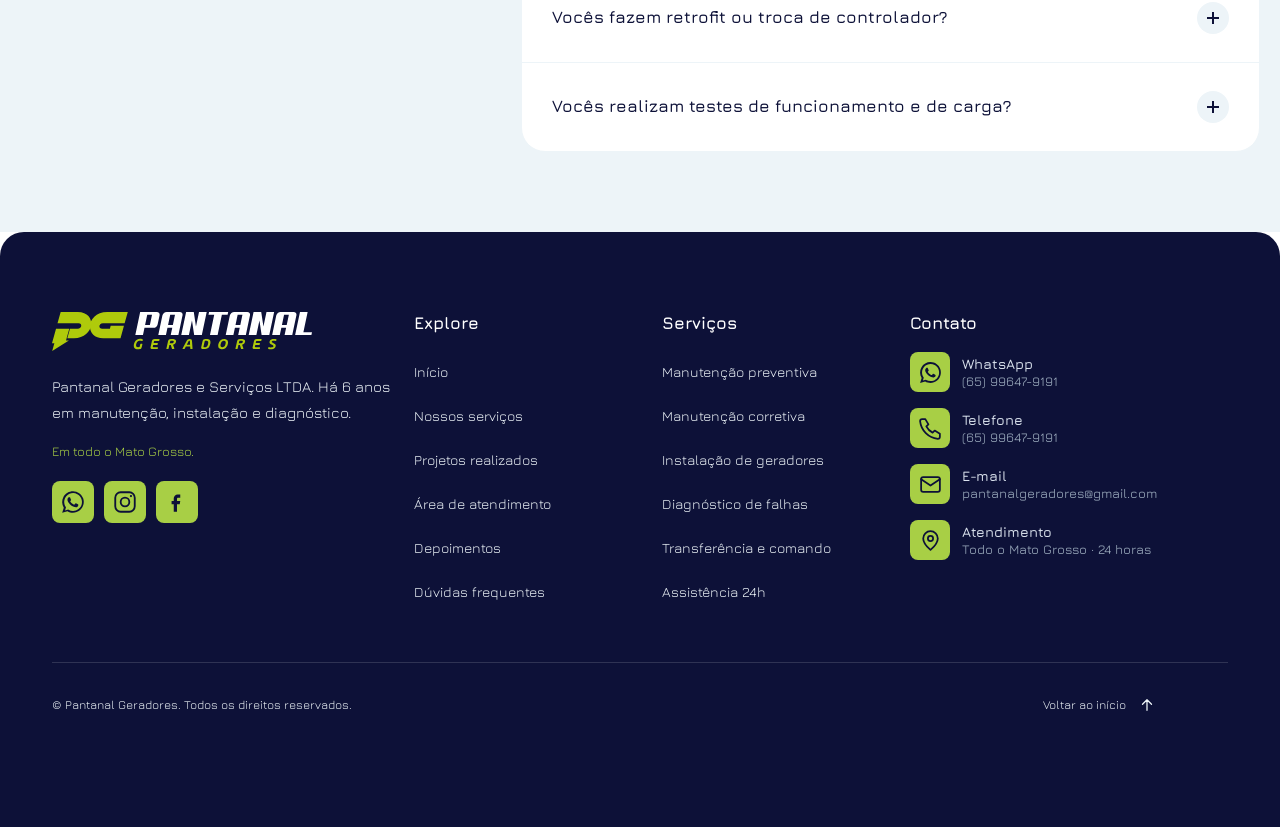
==== commit aa65e835: "Hero: urgência antes do botão; formulário com seleção de serviço e aviso - Hero: "Gerador parado ago" ====
--- a/index.html
+++ b/index.html
@@ -189,11 +189,11 @@
         <p class="hero__subtitle trim">Manutenção preventiva, corretiva, instalação e diagnóstico<br> de grupos geradores, com atendimento 24 horas.</p>
 
         <div class="hero__acoes">
+          <p class="hero__urgente">Gerador parado agora? Atendimento 24 horas — é só chamar aqui embaixo.</p>
           <a class="btn btn--primary" href="#contato">
             <span class="trim">Solicitar orçamento</span>
             <span class="btn__icon"><img src="assets/icons/whatsapp.svg" alt="" width="19" height="19"></span>
           </a>
-          <p class="hero__urgente">Gerador parado agora? Ligue <a href="tel:+5565996479191">(65) 99647-9191</a> ou <a href="https://wa.me/" data-whatsapp data-mensagem="Olá! Meu gerador parou e preciso de atendimento urgente.">chame no WhatsApp</a>.</p>
         </div>
 
         <div class="hero__proof">
@@ -721,12 +721,24 @@
             </div>
             <div class="campo campo--largo">
               <label class="trim" for="campo-servico">O que você precisa?</label>
-              <input id="campo-servico" name="servico" type="text" placeholder="Quero orientação técnica" required>
+              <select id="campo-servico" name="servico" required>
+                <option value="" disabled selected>Selecione o serviço</option>
+                <option>Gerador parado — atendimento urgente</option>
+                <option>Manutenção preventiva / plano mensal</option>
+                <option>Manutenção corretiva (gerador com falha)</option>
+                <option>Diagnóstico de falhas</option>
+                <option>Instalação de grupo gerador</option>
+                <option>QTA, comando e controladores</option>
+                <option>Testes de funcionamento e carga</option>
+                <option>Retrofit de controlador</option>
+                <option>Outro / quero orientação técnica</option>
+              </select>
             </div>
             <button class="btn btn--primary btn--full" type="submit">
               <span class="trim">Enviar no WhatsApp</span>
               <span class="btn__icon"><img src="assets/icons/whatsapp.svg" alt="" width="19" height="19"></span>
             </button>
+            <p class="contato__aviso">Ao clicar, você vai direto para o nosso WhatsApp, com a mensagem já preenchida.</p>
           </form>
         </div>
       </div>
--- a/css/style.css
+++ b/css/style.css
@@ -392,13 +392,6 @@
 .hero__urgente {
   font-size: 15px;
   color: #d7e3ee;
-}
-.hero__urgente a {
-  color: var(--lime);
-  font-weight: 700;
-  text-decoration: underline;
-  text-underline-offset: 3px;
-  white-space: nowrap;
 }
 .hero__heading {
   display: flex;
@@ -1522,6 +1515,35 @@
   transition: border-color .2s, box-shadow .2s;
 }
 .campo input::placeholder { color: rgba(13, 17, 56, .8); opacity: 1; }
+.campo select {
+  width: 100%;
+  height: 48px;
+  padding: 0 44px 0 18px;
+  border: 1px solid rgba(55, 66, 83, .19);
+  border-radius: 7px;
+  background: rgba(237, 244, 248, .37) url("data:image/svg+xml;utf8,<svg xmlns='http://www.w3.org/2000/svg' width='12' height='8' viewBox='0 0 12 8'><path d='M1 1.5l5 5 5-5' fill='none' stroke='%230d1138' stroke-width='1.6' stroke-linecap='round' stroke-linejoin='round'/></svg>") right 18px center / 12px 8px no-repeat;
+  appearance: none;
+  -webkit-appearance: none;
+  font: inherit;
+  font-size: 16px; /* abaixo de 16px o iOS dá zoom ao focar */
+  color: var(--navy);
+  cursor: pointer;
+  transition: border-color .2s, box-shadow .2s;
+}
+.campo select:invalid { color: rgba(13, 17, 56, .8); } /* "Selecione o serviço" com a cor dos placeholders */
+.campo select option { color: var(--navy); }
+.campo select:focus {
+  outline: none;
+  border-color: var(--lime);
+  box-shadow: 0 0 0 3px rgba(168, 207, 69, .25);
+}
+.contato__aviso {
+  grid-column: 1 / -1;
+  margin-top: -8px;
+  font-size: 13px;
+  color: rgba(13, 17, 56, .65);
+  text-align: center;
+}
 .campo input:focus {
   outline: none;
   border-color: var(--lime);
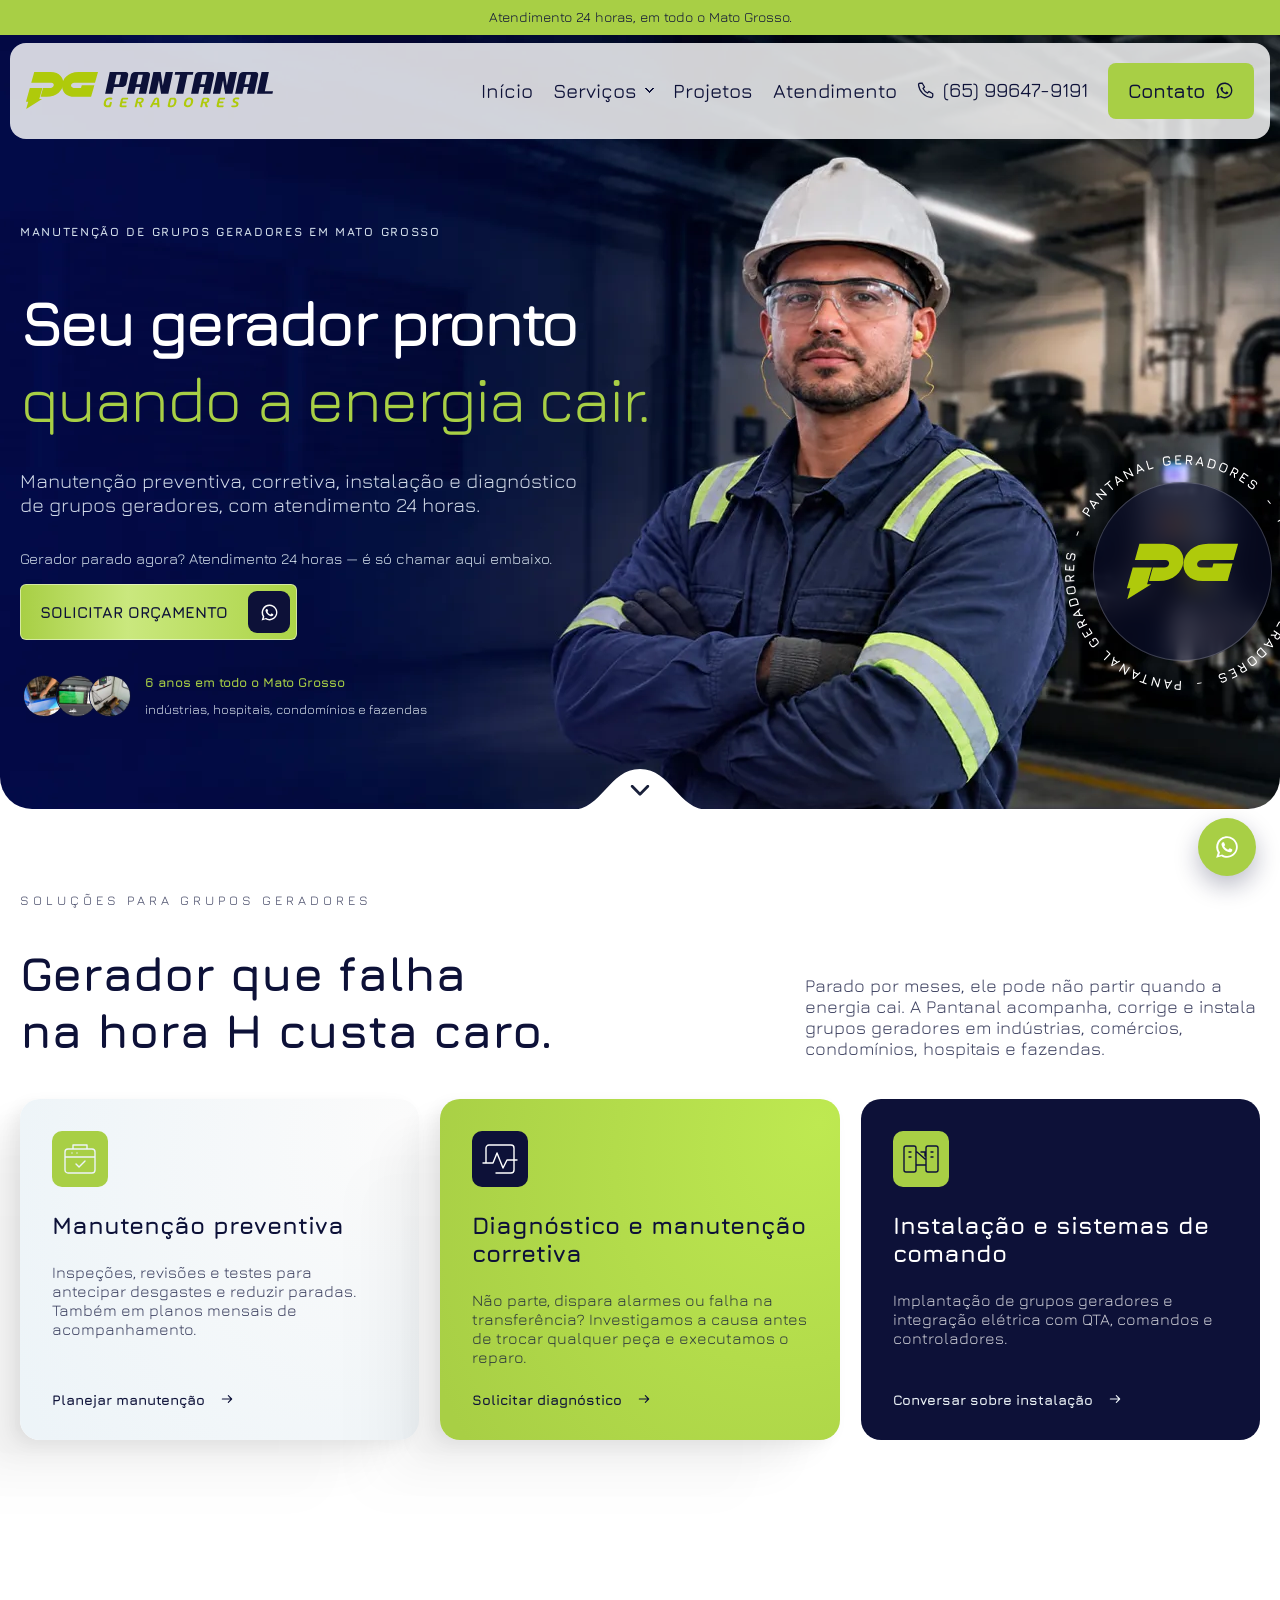
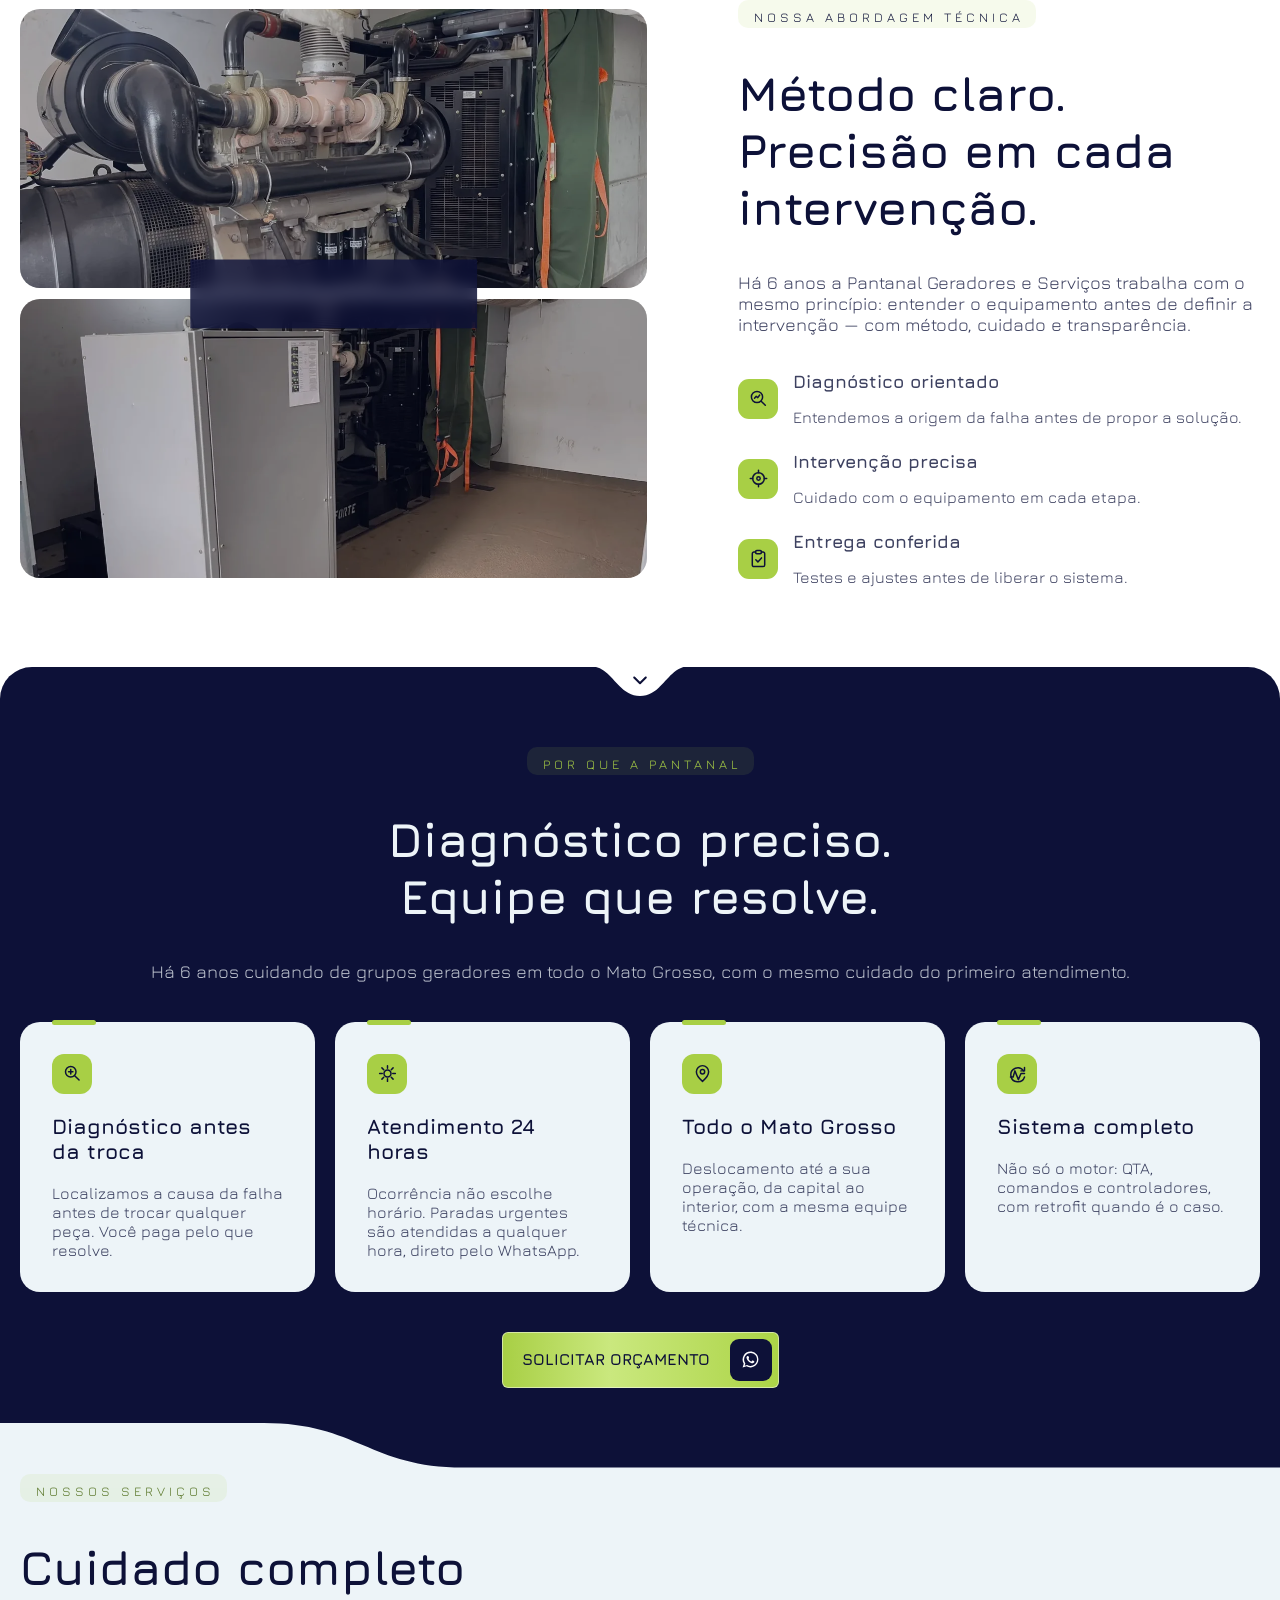
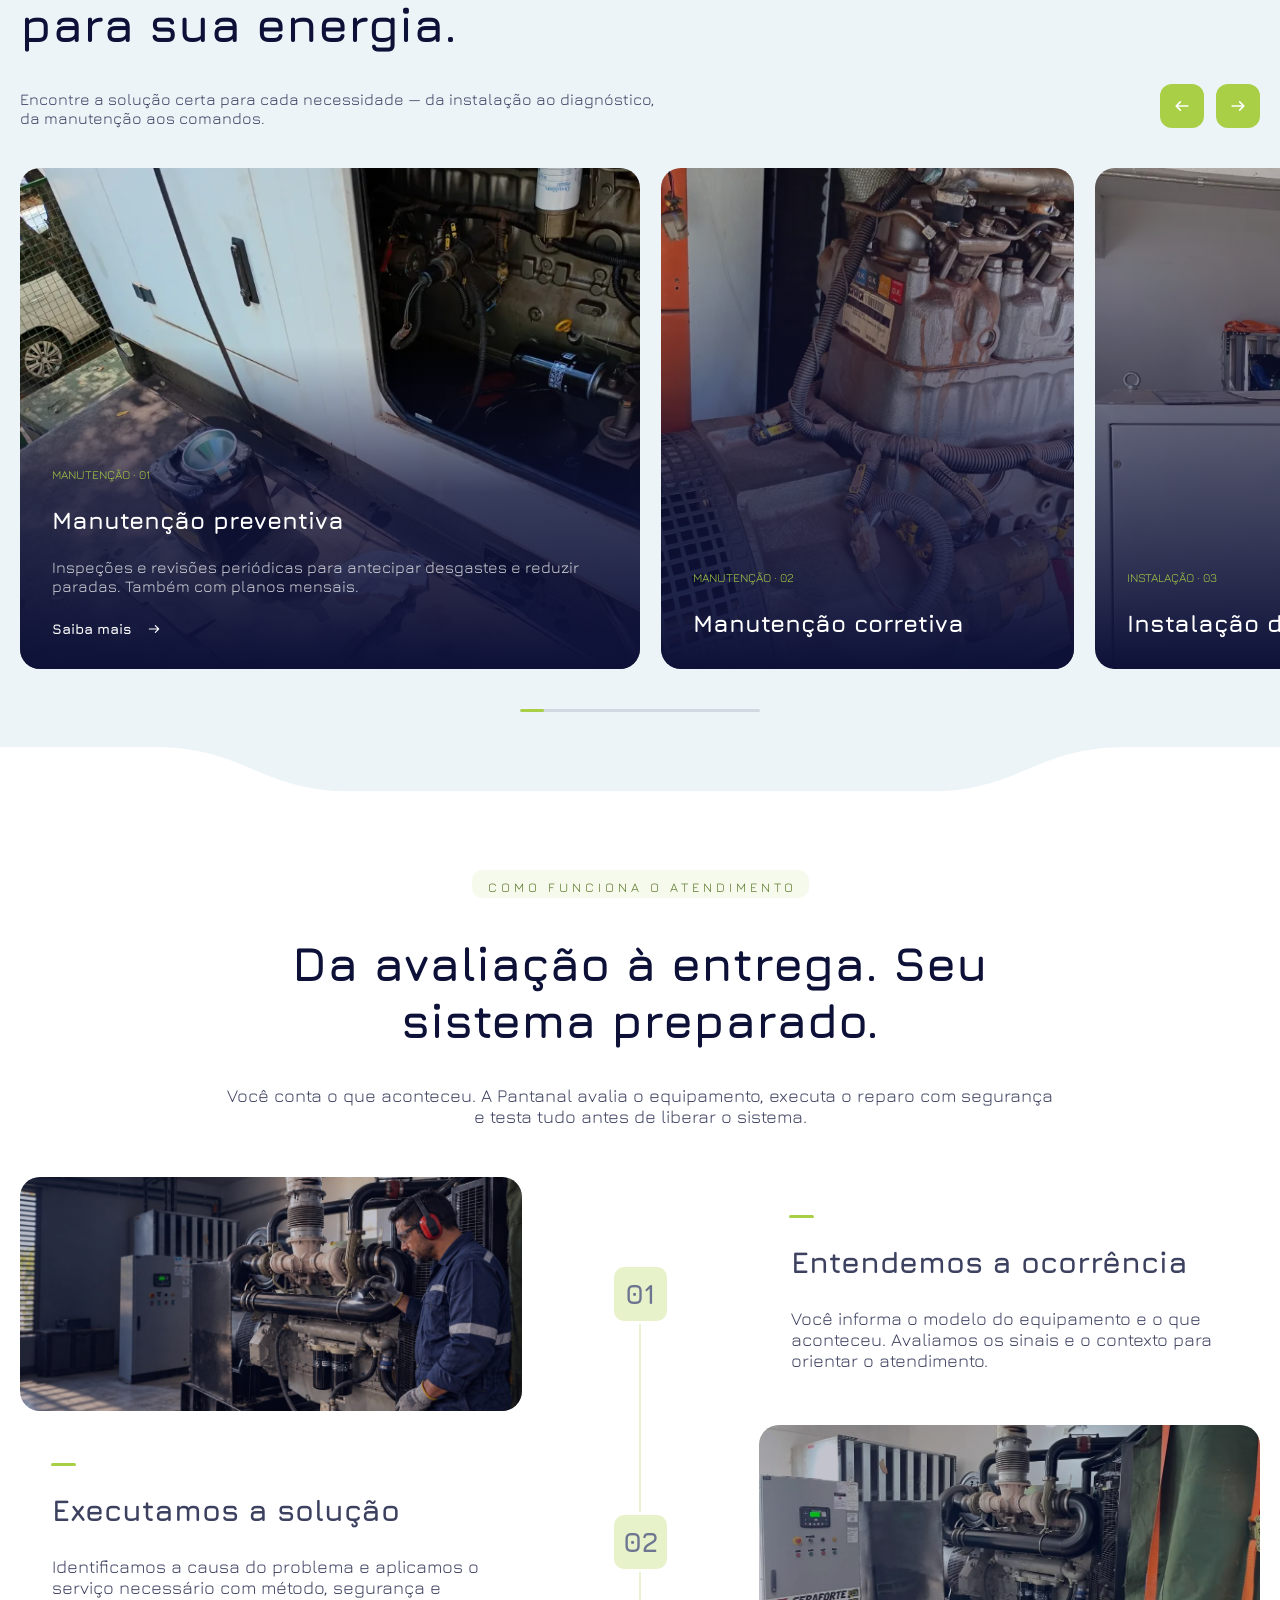
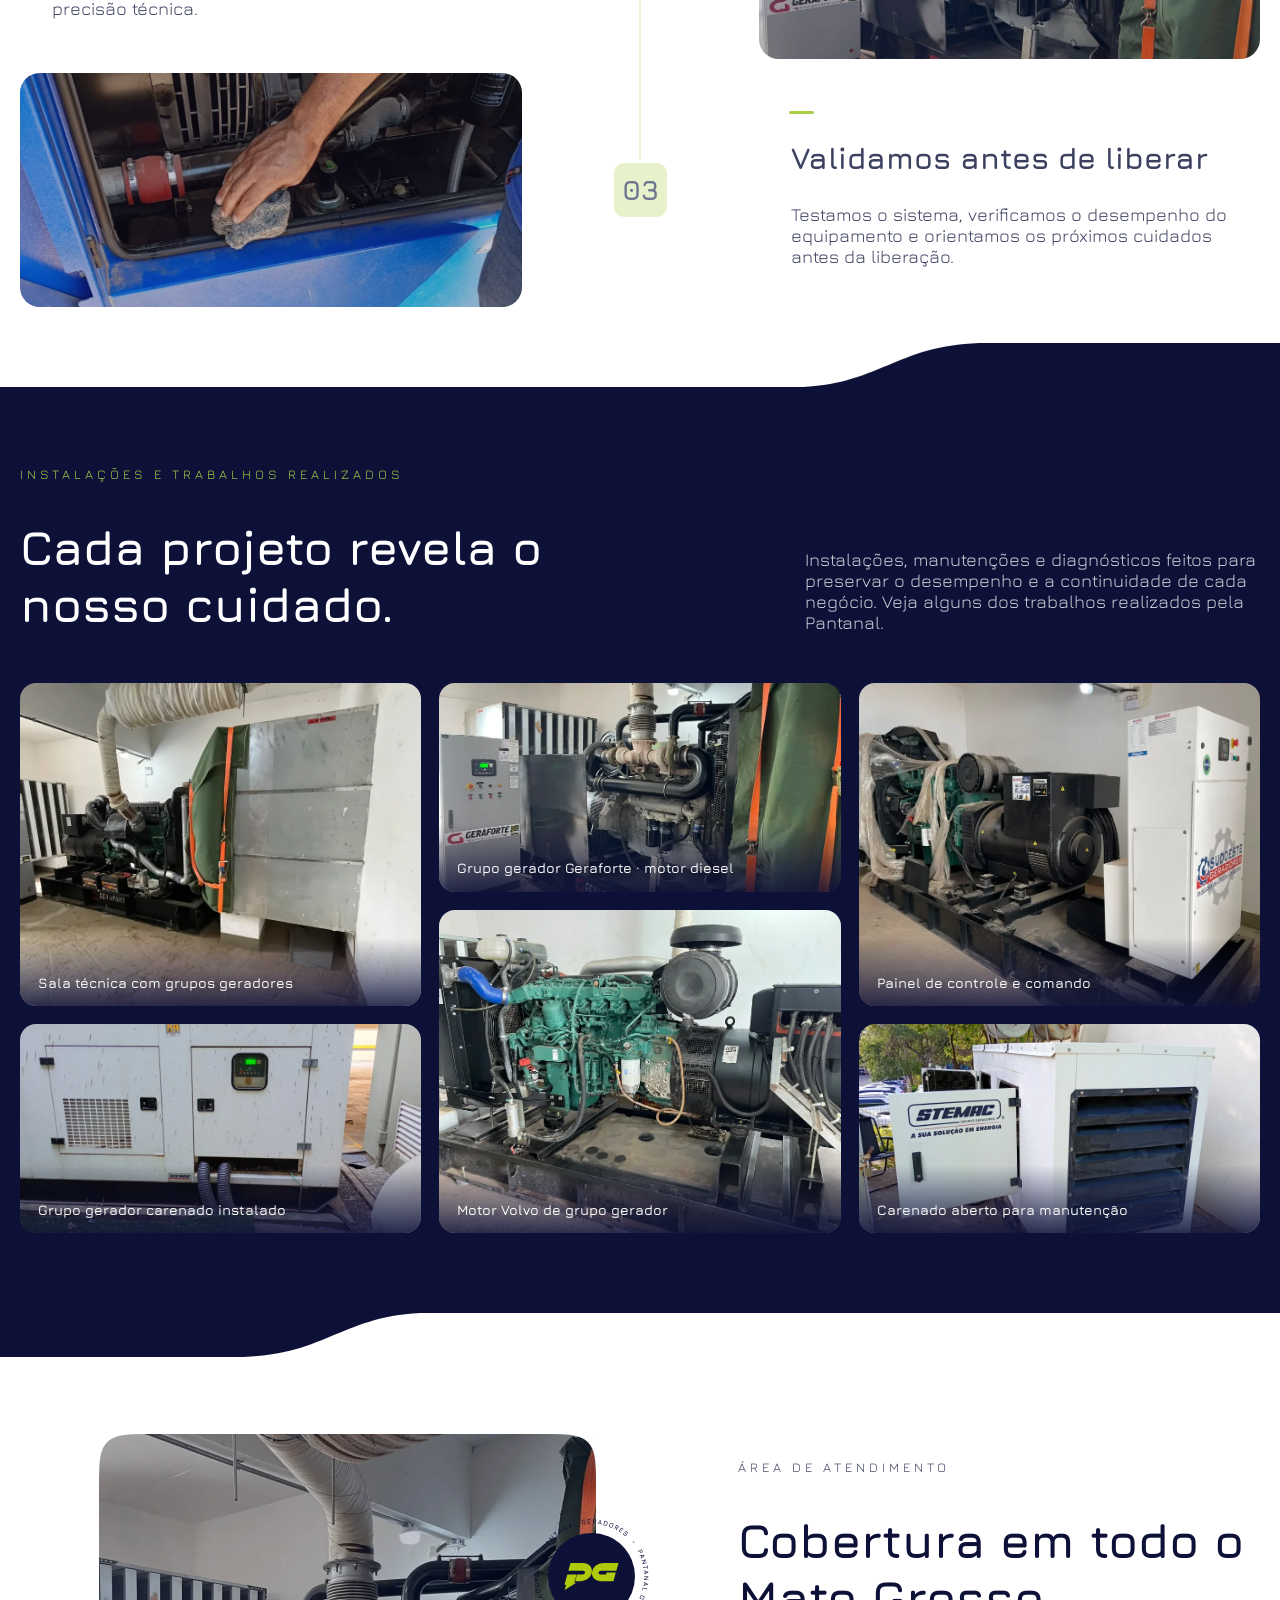
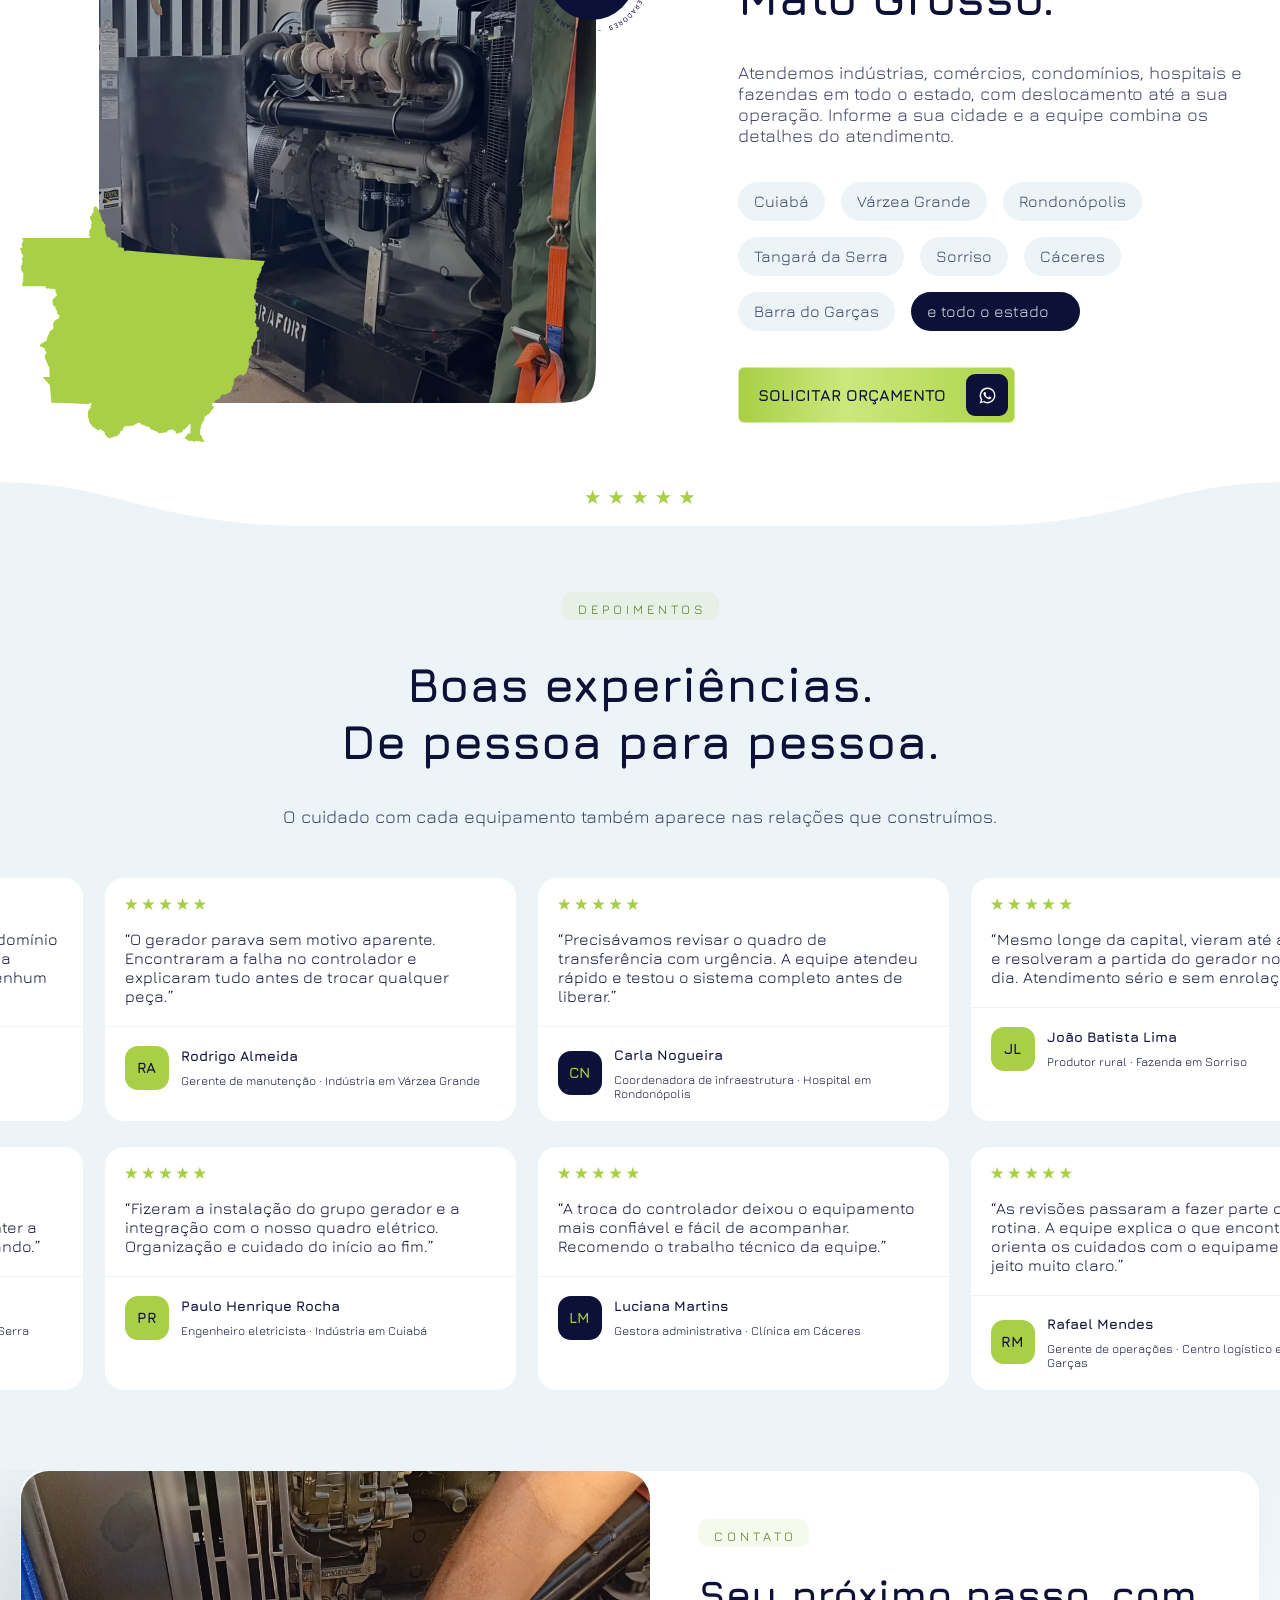
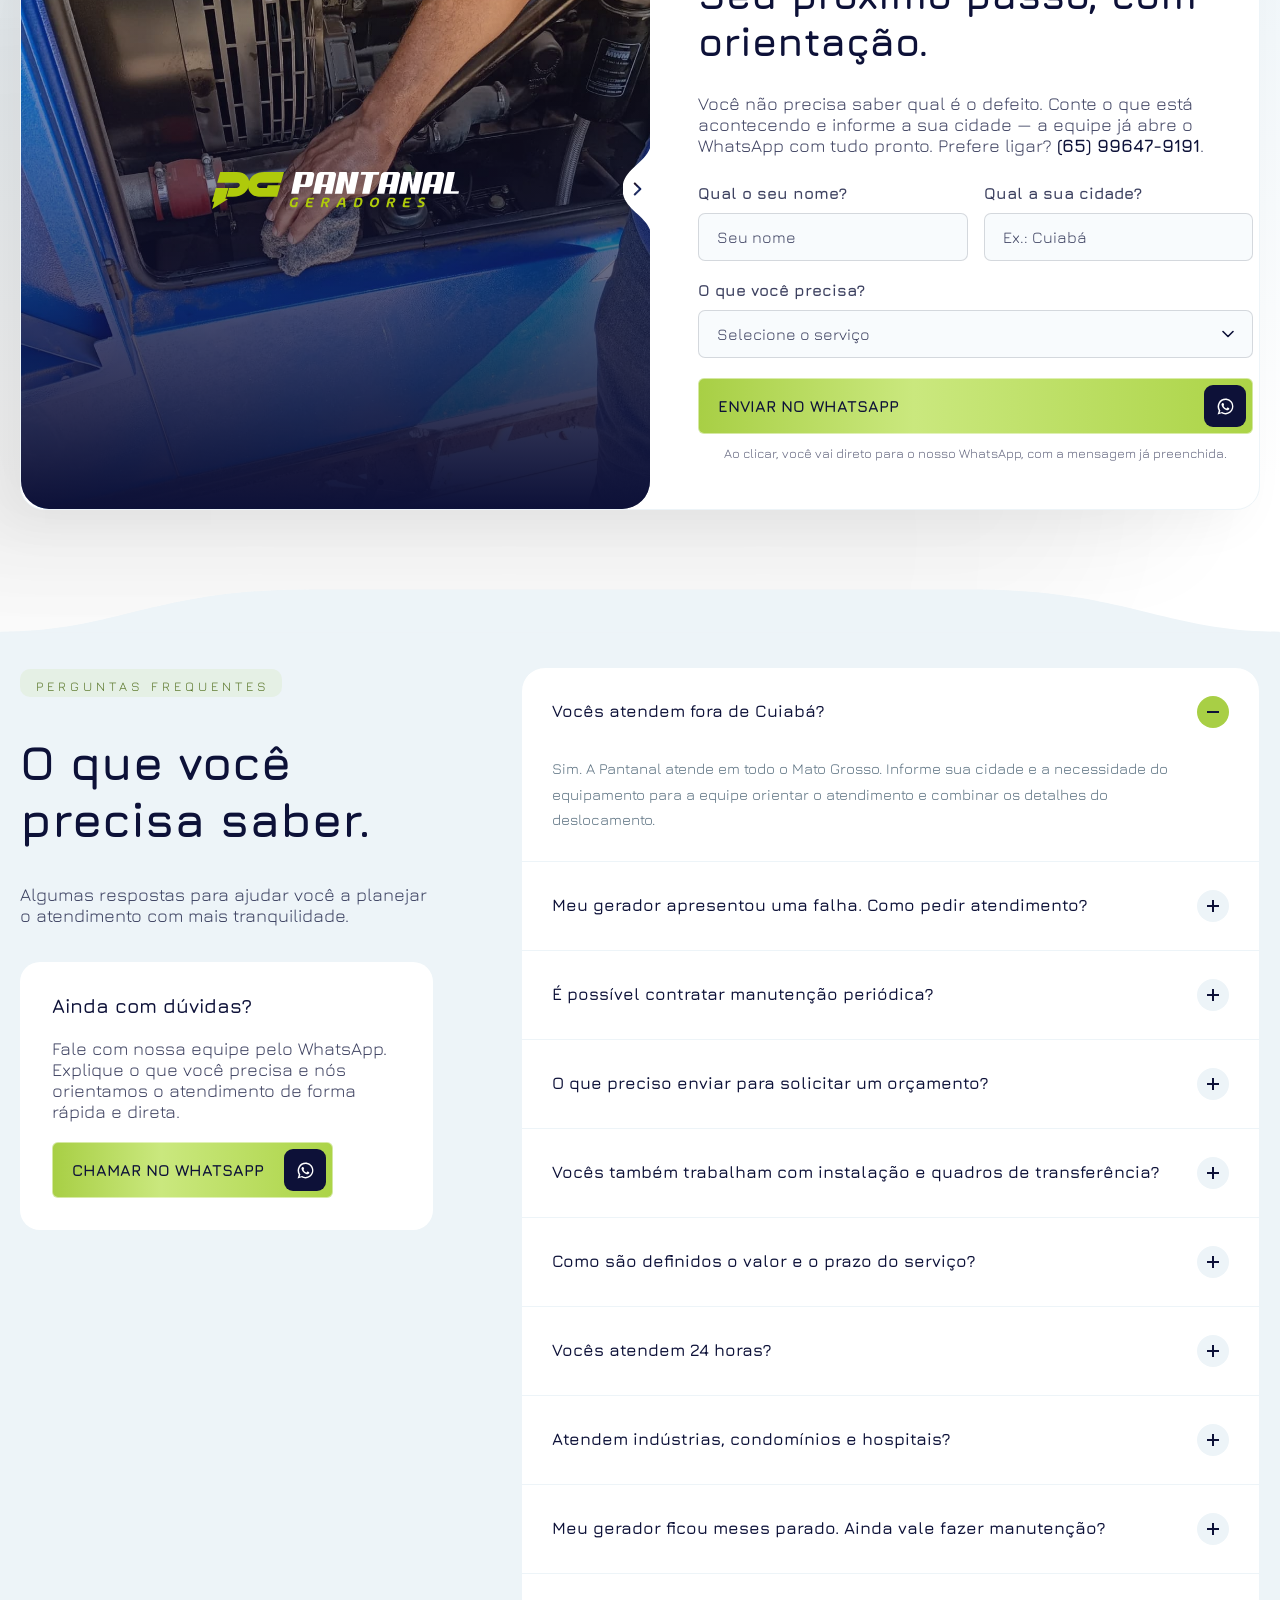
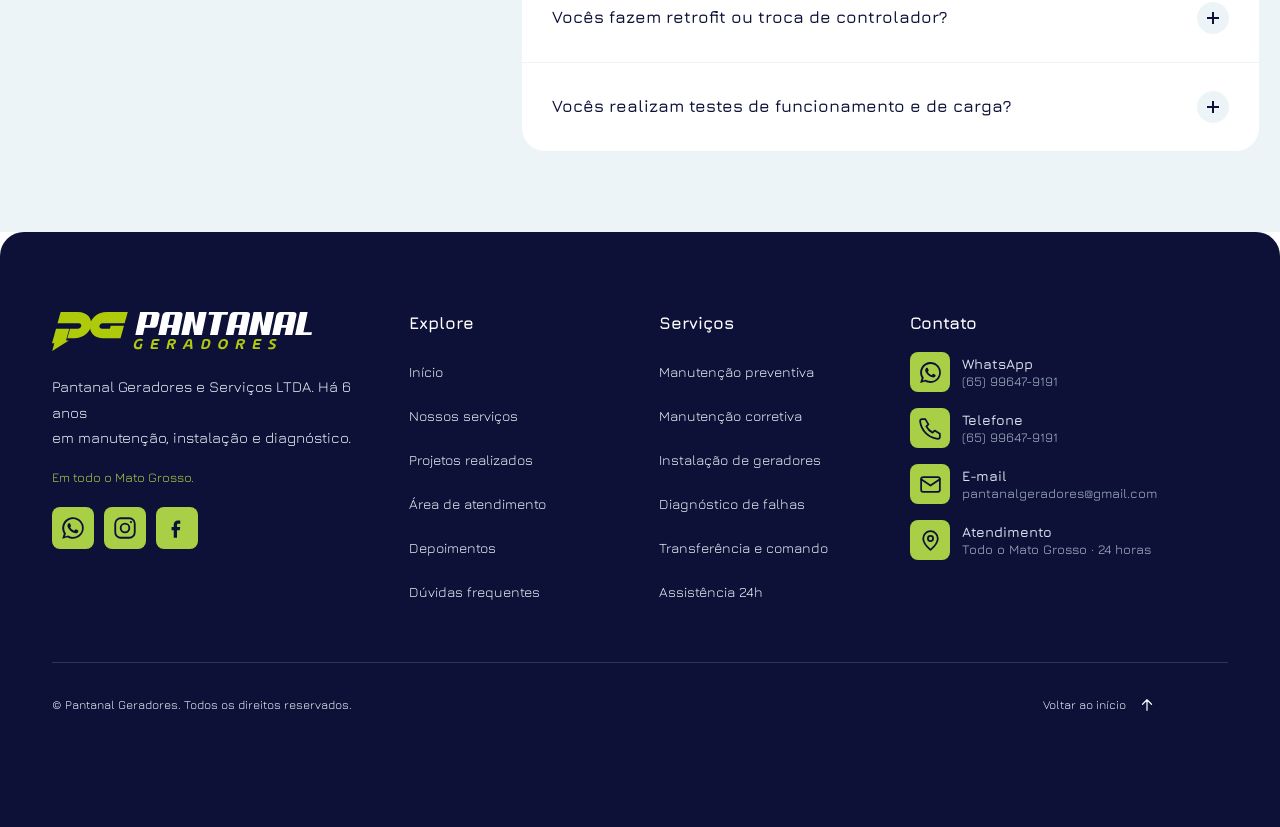
==== commit 150a6b25: "Legendas no portfólio, telefone no menu, JSON-LD e transbordamento em 1101–1229px - Portfólio: cada " ====
--- a/index.html
+++ b/index.html
@@ -33,6 +33,150 @@
   <meta name="twitter:description" content="Preventiva, corretiva, instalação e diagnóstico de grupos geradores. Atendimento 24 horas em todo o Mato Grosso.">
   <meta name="twitter:image" content="https://pantanal-geradores.vercel.app/assets/img/og-image.jpg">
   <meta name="twitter:image:alt" content="Técnico da Pantanal Geradores em frente a um grupo gerador.">
+  <!-- Dados estruturados para o Google. A confirmar com o cliente: cidade-base (addressLocality),
+       ano de fundação (foundingDate) e perfis oficiais (sameAs). Trocar a URL junto com o domínio. -->
+  <script type="application/ld+json">
+  {
+    "@context": "https://schema.org",
+    "@graph": [
+      {
+        "@type": "LocalBusiness",
+        "@id": "https://pantanal-geradores.vercel.app/#empresa",
+        "name": "Pantanal Geradores",
+        "legalName": "Pantanal Geradores e Serviços LTDA",
+        "description": "Manutenção preventiva e corretiva, instalação, diagnóstico e serviços em QTA e comandos de grupos geradores, com atendimento 24 horas em todo o Mato Grosso.",
+        "url": "https://pantanal-geradores.vercel.app/",
+        "logo": "https://pantanal-geradores.vercel.app/icon-512.png",
+        "image": "https://pantanal-geradores.vercel.app/assets/img/og-image.jpg",
+        "telephone": "+55-65-99647-9191",
+        "email": "pantanalgeradores@gmail.com",
+        "address": {
+          "@type": "PostalAddress",
+          "addressRegion": "MT",
+          "addressCountry": "BR"
+        },
+        "areaServed": {
+          "@type": "State",
+          "name": "Mato Grosso"
+        },
+        "openingHoursSpecification": {
+          "@type": "OpeningHoursSpecification",
+          "dayOfWeek": [
+            "Monday",
+            "Tuesday",
+            "Wednesday",
+            "Thursday",
+            "Friday",
+            "Saturday",
+            "Sunday"
+          ],
+          "opens": "00:00",
+          "closes": "23:59"
+        },
+        "contactPoint": {
+          "@type": "ContactPoint",
+          "telephone": "+55-65-99647-9191",
+          "contactType": "customer service",
+          "areaServed": "BR-MT",
+          "availableLanguage": "Portuguese"
+        },
+        "knowsAbout": [
+          "Grupos geradores",
+          "Manutenção de geradores",
+          "QTA - Quadro de Transferência Automática",
+          "Controladores de grupo gerador",
+          "Energia de contingência"
+        ],
+        "hasOfferCatalog": {
+          "@type": "OfferCatalog",
+          "name": "Serviços",
+          "itemListElement": [
+            {
+              "@type": "Offer",
+              "itemOffered": {
+                "@type": "Service",
+                "name": "Manutenção preventiva de grupos geradores"
+              }
+            },
+            {
+              "@type": "Offer",
+              "itemOffered": {
+                "@type": "Service",
+                "name": "Manutenção corretiva de grupos geradores"
+              }
+            },
+            {
+              "@type": "Offer",
+              "itemOffered": {
+                "@type": "Service",
+                "name": "Instalação de grupos geradores"
+              }
+            },
+            {
+              "@type": "Offer",
+              "itemOffered": {
+                "@type": "Service",
+                "name": "Diagnóstico e solução de falhas"
+              }
+            },
+            {
+              "@type": "Offer",
+              "itemOffered": {
+                "@type": "Service",
+                "name": "Revisão e inspeção"
+              }
+            },
+            {
+              "@type": "Offer",
+              "itemOffered": {
+                "@type": "Service",
+                "name": "QTA, sistemas de transferência e comando"
+              }
+            },
+            {
+              "@type": "Offer",
+              "itemOffered": {
+                "@type": "Service",
+                "name": "Manutenção elétrica e eletrônica"
+              }
+            },
+            {
+              "@type": "Offer",
+              "itemOffered": {
+                "@type": "Service",
+                "name": "Testes de funcionamento e carga"
+              }
+            },
+            {
+              "@type": "Offer",
+              "itemOffered": {
+                "@type": "Service",
+                "name": "Assistência e atendimento emergencial 24 horas"
+              }
+            },
+            {
+              "@type": "Offer",
+              "itemOffered": {
+                "@type": "Service",
+                "name": "Retrofit de controladores"
+              }
+            }
+          ]
+        }
+      },
+      {
+        "@type": "WebSite",
+        "@id": "https://pantanal-geradores.vercel.app/#site",
+        "url": "https://pantanal-geradores.vercel.app/",
+        "name": "Pantanal Geradores",
+        "inLanguage": "pt-BR",
+        "publisher": {
+          "@id": "https://pantanal-geradores.vercel.app/#empresa"
+        }
+      }
+    ]
+  }
+  </script>
   <link rel="preload" href="assets/fonts/jura-latin.woff2" as="font" type="font/woff2" crossorigin>
   <link rel="stylesheet" href="css/style.css">
 </head>
@@ -169,6 +313,12 @@
         <li><a class="trim" href="#projetos">Projetos</a></li>
         <li><a class="trim" href="#atendimento">Atendimento</a></li>
         <li>
+          <a class="navbar__tel" href="tel:+5565996479191" aria-label="Ligar para (65) 99647-9191">
+            <img src="assets/icons/contato-telefone.svg" alt="" width="18" height="18">
+            <span class="trim">(65) 99647-9191</span>
+          </a>
+        </li>
+        <li>
           <a class="navbar__contato" href="#contato">
             <span class="trim">Contato</span>
             <img src="assets/icons/whatsapp-navy.svg" alt="" width="19" height="19">
@@ -512,12 +662,13 @@
 
       <!-- Grade de 6 fotos (Figma 108:120): colunas 1 e 3 alta+baixa, coluna 2 baixa+alta -->
       <div class="container portfolio__grade">
-        <div class="portfolio__foto"><img src="assets/img/portfolio-1.webp" alt="Sala com grupos geradores instalados" width="950" height="713" loading="lazy"></div>
-        <div class="portfolio__foto"><img src="assets/img/portfolio-2.webp" alt="Grupo gerador Geraforte com motor diesel" width="950" height="713" loading="lazy"></div>
-        <div class="portfolio__foto"><img src="assets/img/portfolio-3.webp" alt="Grupo gerador com painel de controle" width="950" height="713" loading="lazy"></div>
-        <div class="portfolio__foto"><img src="assets/img/portfolio-5.webp" alt="Grupo gerador carenado instalado" width="950" height="713" loading="lazy"></div>
-        <div class="portfolio__foto"><img src="assets/img/portfolio-4.webp" alt="Motor Volvo de grupo gerador" width="950" height="713" loading="lazy"></div>
-        <div class="portfolio__foto"><img src="assets/img/portfolio-6.webp" alt="Grupo gerador carenado aberto para manutenção" width="950" height="713" loading="lazy"></div>
+        <!-- Legendas descrevem o que aparece na foto. TODO: confirmar com o cliente o serviço e a cidade de cada uma -->
+        <figure class="portfolio__foto"><img src="assets/img/portfolio-1.webp" alt="Sala com grupos geradores instalados" width="950" height="713" loading="lazy"><figcaption>Sala técnica com grupos geradores</figcaption></figure>
+        <figure class="portfolio__foto"><img src="assets/img/portfolio-2.webp" alt="Grupo gerador Geraforte com motor diesel" width="950" height="713" loading="lazy"><figcaption>Grupo gerador Geraforte · motor diesel</figcaption></figure>
+        <figure class="portfolio__foto"><img src="assets/img/portfolio-3.webp" alt="Grupo gerador com painel de controle" width="950" height="713" loading="lazy"><figcaption>Painel de controle e comando</figcaption></figure>
+        <figure class="portfolio__foto"><img src="assets/img/portfolio-5.webp" alt="Grupo gerador carenado instalado" width="950" height="713" loading="lazy"><figcaption>Grupo gerador carenado instalado</figcaption></figure>
+        <figure class="portfolio__foto"><img src="assets/img/portfolio-4.webp" alt="Motor Volvo de grupo gerador" width="950" height="713" loading="lazy"><figcaption>Motor Volvo de grupo gerador</figcaption></figure>
+        <figure class="portfolio__foto"><img src="assets/img/portfolio-6.webp" alt="Grupo gerador carenado aberto para manutenção" width="950" height="713" loading="lazy"><figcaption>Carenado aberto para manutenção</figcaption></figure>
       </div>
 
       <img class="portfolio__onda portfolio__onda--base" src="assets/icons/onda-azul.svg" alt="" width="2427" height="45" aria-hidden="true">
--- a/css/style.css
+++ b/css/style.css
@@ -224,6 +224,19 @@
 .navbar__toggle { display: none; }
 
 /* Contato: botão do header (Figma 79:494) */
+/* telefone: discreto, como mais um item do menu */
+/* mesma especificidade dos links do menu (que são display: block), senão o ícone ia para cima do número */
+.navbar__links > li > .navbar__tel {
+  display: inline-flex;
+  align-items: center;
+  gap: 8px;
+  white-space: nowrap;
+  transition: color .2s;
+}
+.navbar__tel img { width: 18px; height: 18px; }
+@media (hover: hover) and (pointer: fine) {
+  .navbar__tel:hover { color: #6f9a12; }
+}
 .navbar__links > li > .navbar__contato {
   display: inline-flex;
   align-items: center;
@@ -620,7 +633,10 @@
   flex-direction: column;
   gap: 11px;
   width: 627px;
-  flex-shrink: 0;
+  /* encolhe entre 1101 e 1229px: com 627px fixos + texto de 522px a página
+     transbordava na lateral nessa faixa. As fotos usam object-fit: cover. */
+  flex-shrink: 1;
+  min-width: 0;
 }
 .abordagem .foto { height: 279px; }
 .abordagem__logo {
@@ -1166,10 +1182,26 @@
   min-height: 0; /* senão o Chrome deixa a altura das fotos esticar a grade além da proporção */
 }
 .portfolio__foto {
+  position: relative;
   min-height: 0;
+  margin: 0;
   border-radius: 16px;
   overflow: hidden;
   background: var(--bg-light);
+}
+/* legenda sobre a foto, com um degradê só na base para ler bem */
+.portfolio__foto figcaption {
+  position: absolute;
+  left: 0;
+  right: 0;
+  bottom: 0;
+  padding: 36px 18px 14px;
+  background: linear-gradient(transparent, rgba(13, 17, 56, .85));
+  color: var(--white);
+  font-size: 14px;
+  font-weight: 600;
+  line-height: 1.3;
+  pointer-events: none;
 }
 .portfolio__foto img { width: 100%; height: 100%; object-fit: cover; transition: scale .6s ease, filter .6s ease; }
 /* hover sutil: a foto aproxima um pouco dentro da moldura e ganha brilho */
@@ -1569,7 +1601,9 @@
 }
 .faq__inner {
   display: grid;
-  grid-template-columns: 413px 739px;
+  /* larguras do Figma como máximo: entre 1101 e 1165px elas não cabiam e a página transbordava */
+  grid-template-columns: minmax(0, 413px) minmax(0, 739px);
+  column-gap: 40px;
   justify-content: space-between;
   align-items: start;
 }
@@ -1711,7 +1745,8 @@
 }
 .rodape__colunas {
   display: grid;
-  grid-template-columns: 340.4px 226.9px 226.9px 317.7px;
+  grid-template-columns: minmax(0, 340.4px) minmax(0, 226.9px) minmax(0, 226.9px) minmax(0, 317.7px);
+  column-gap: 24px;
   justify-content: space-between;
   padding-bottom: 48px;
 }
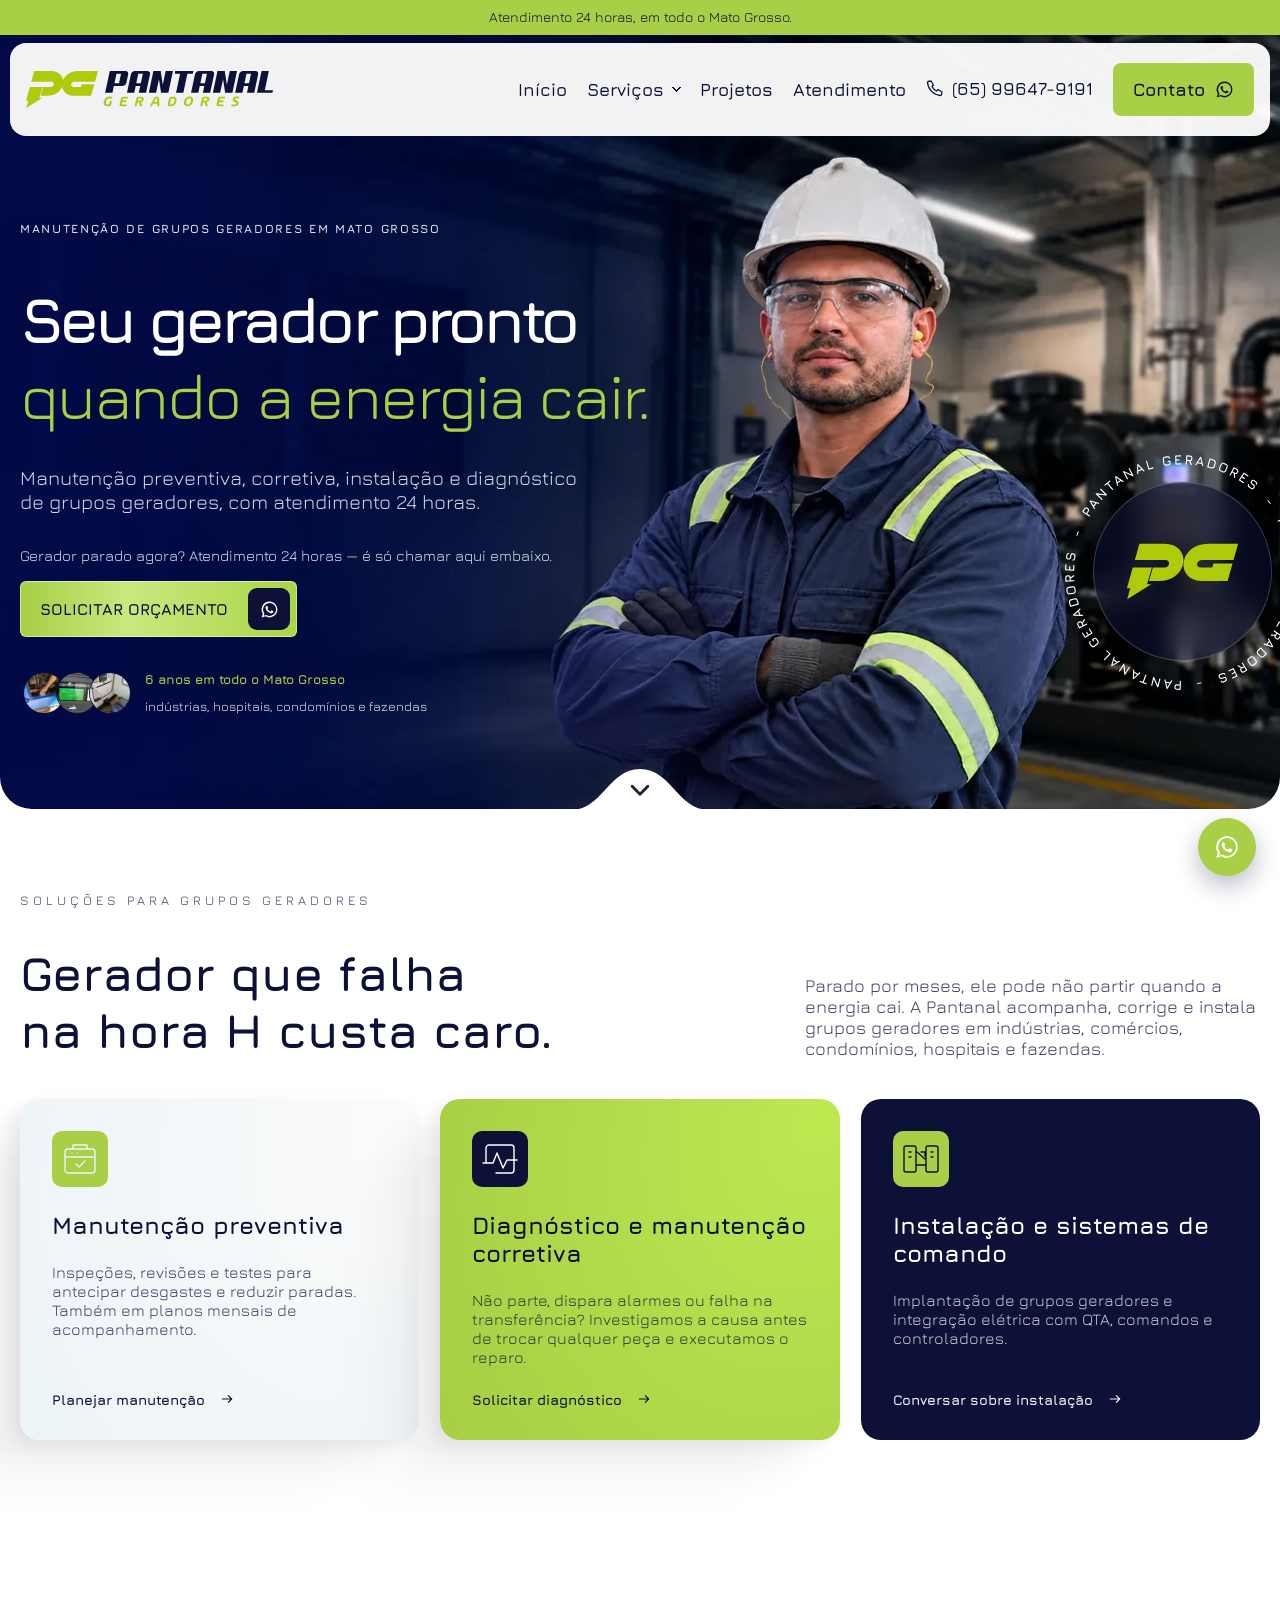
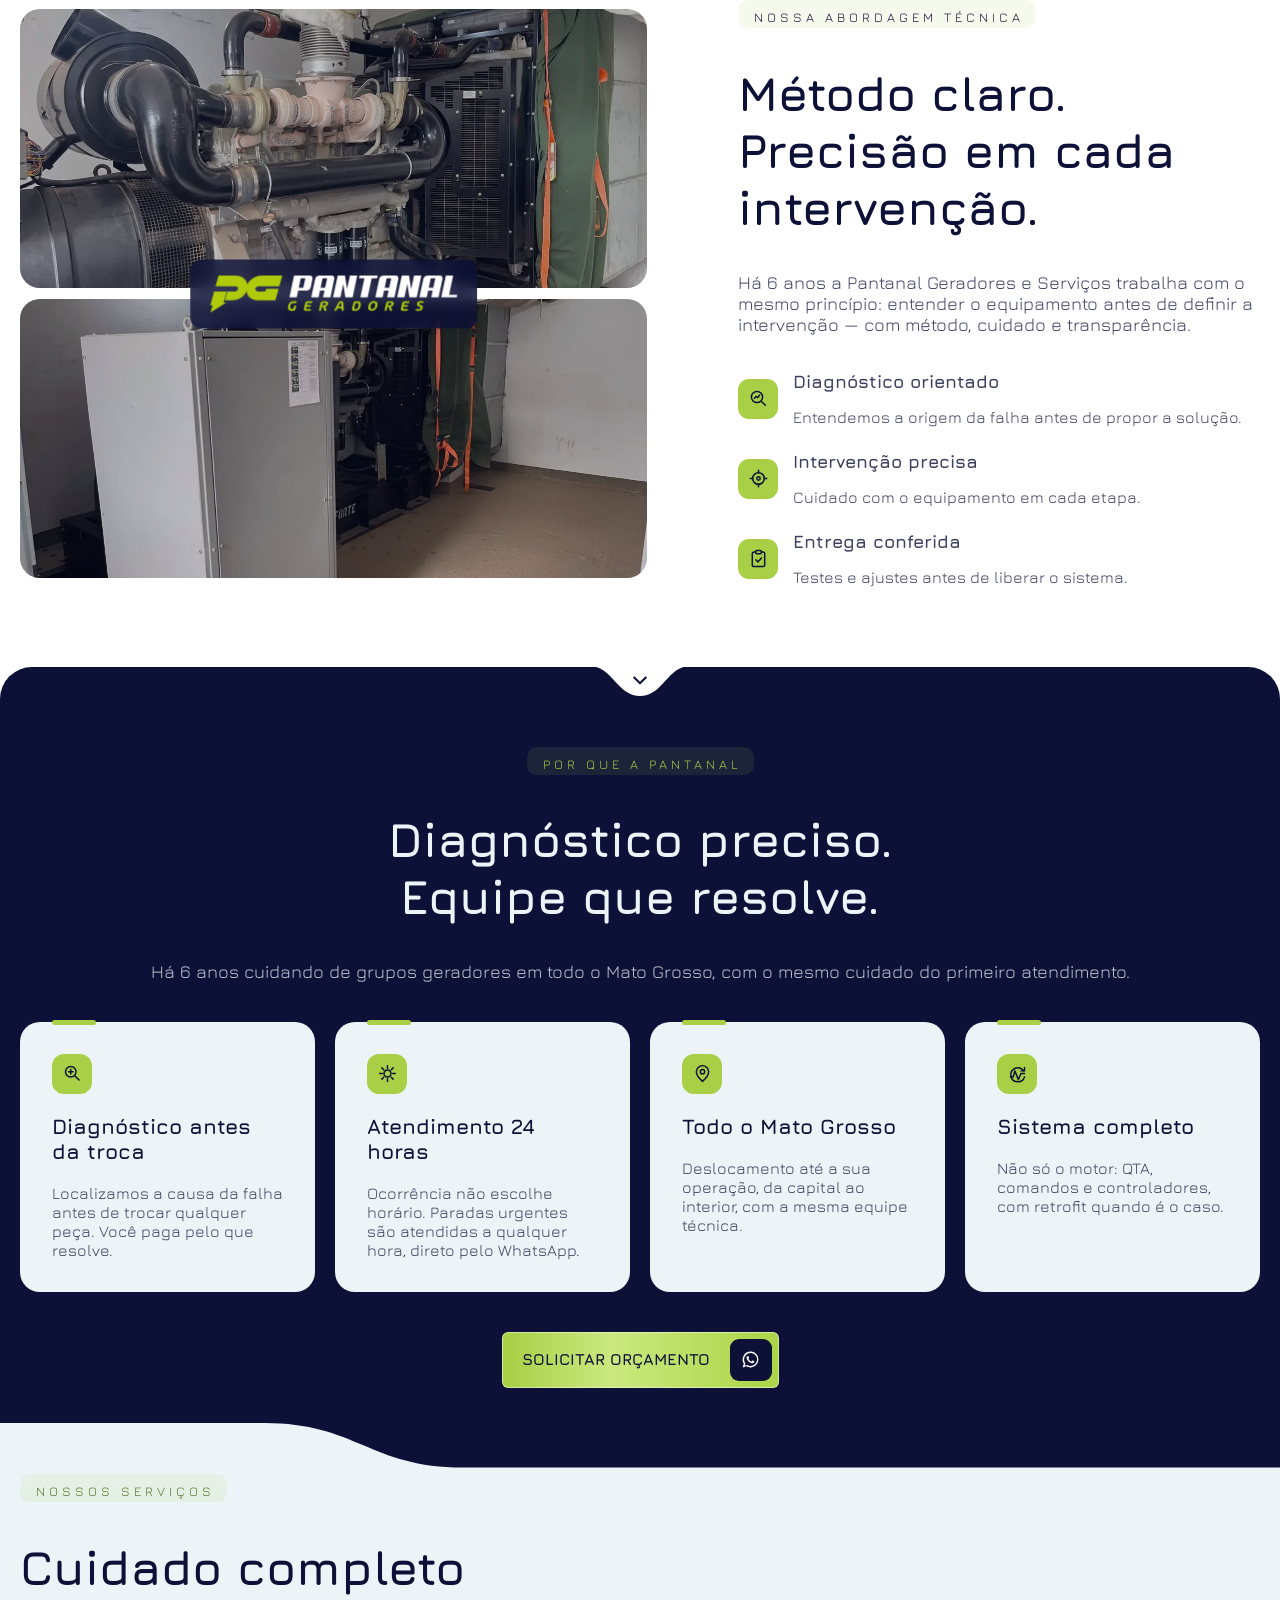
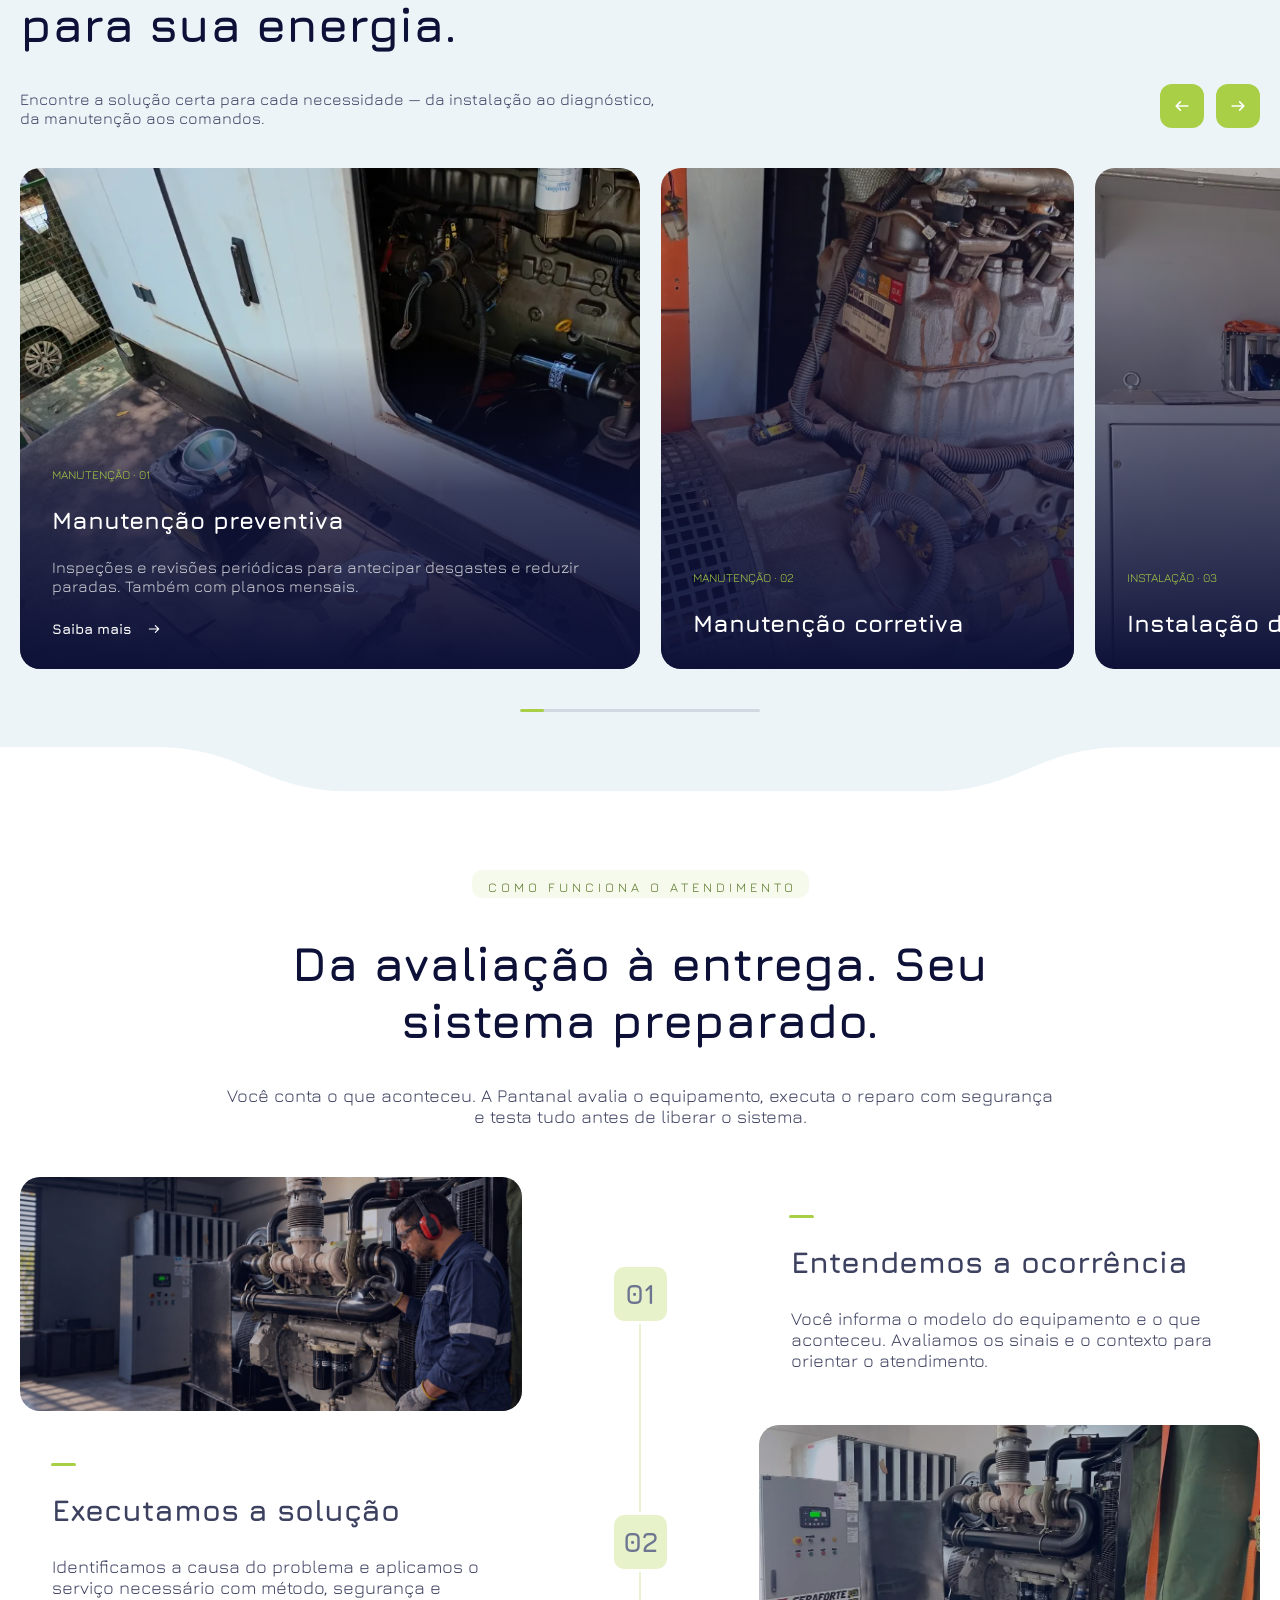
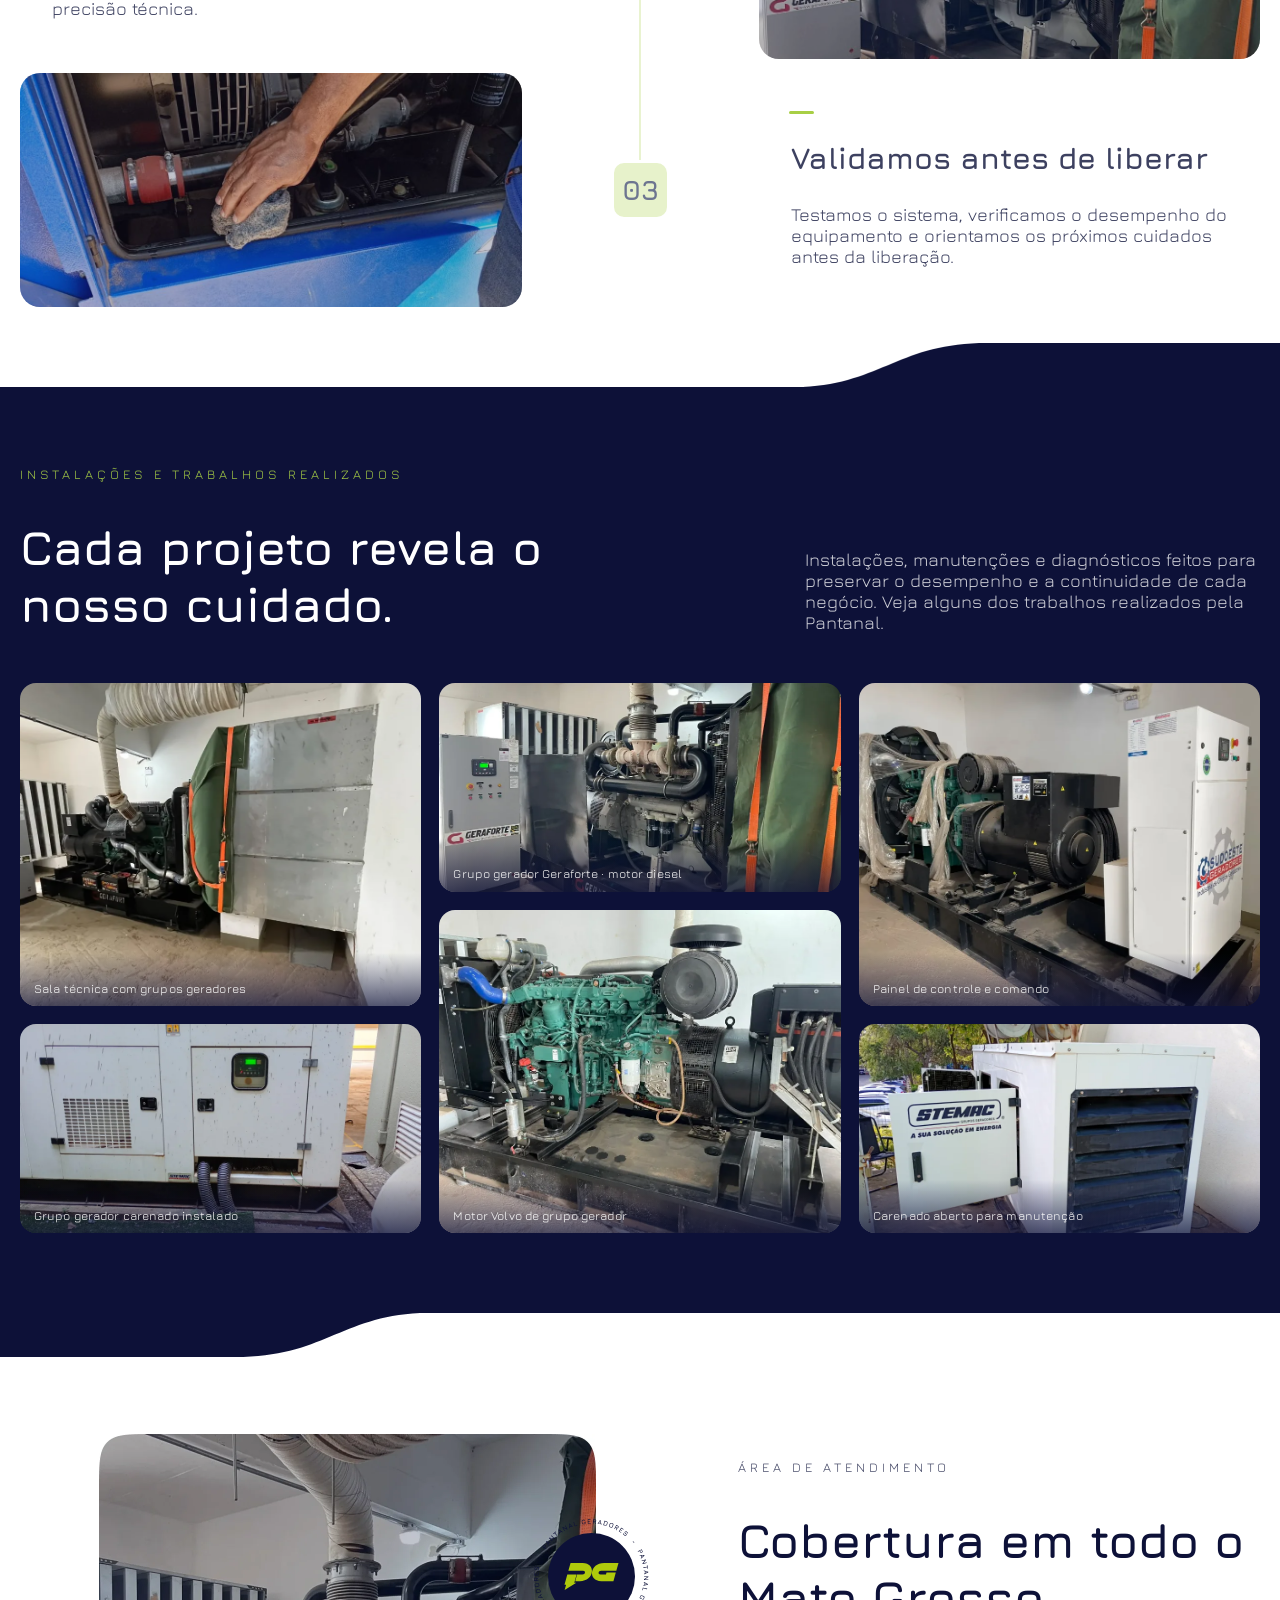
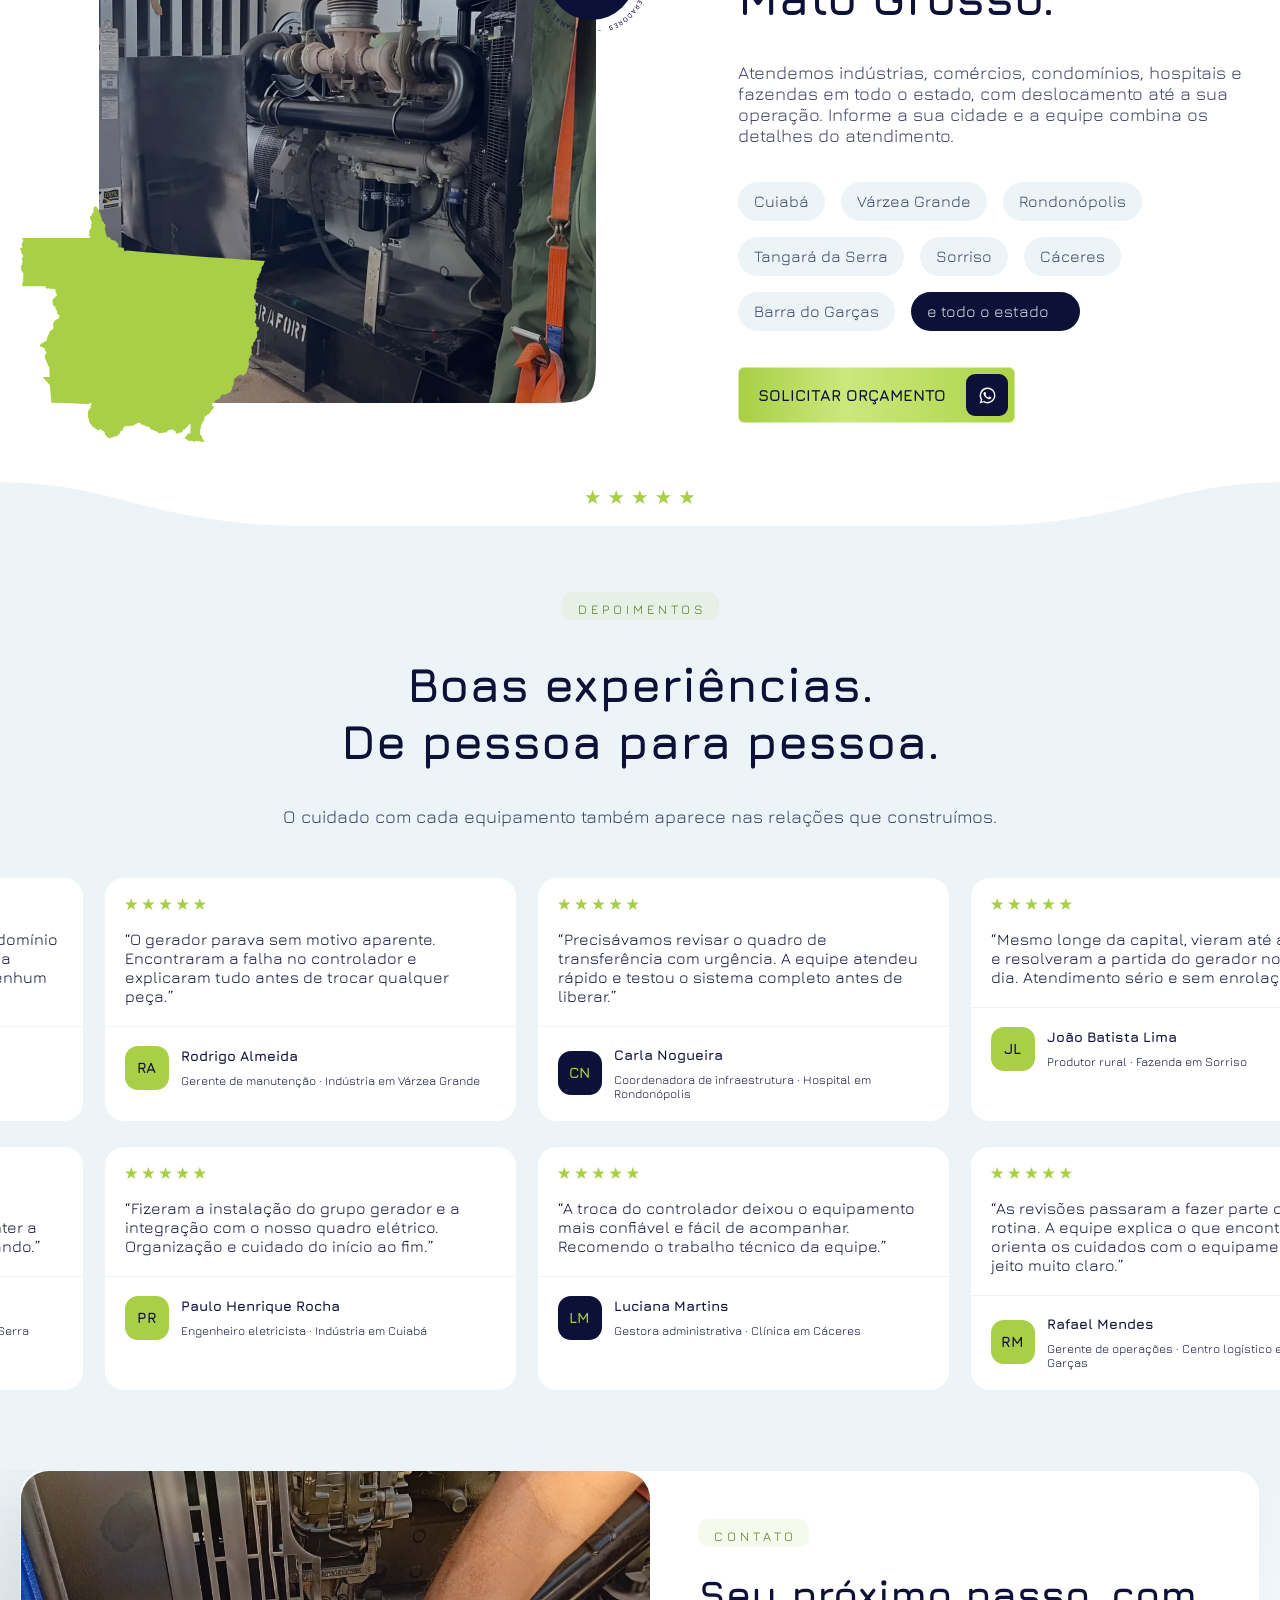
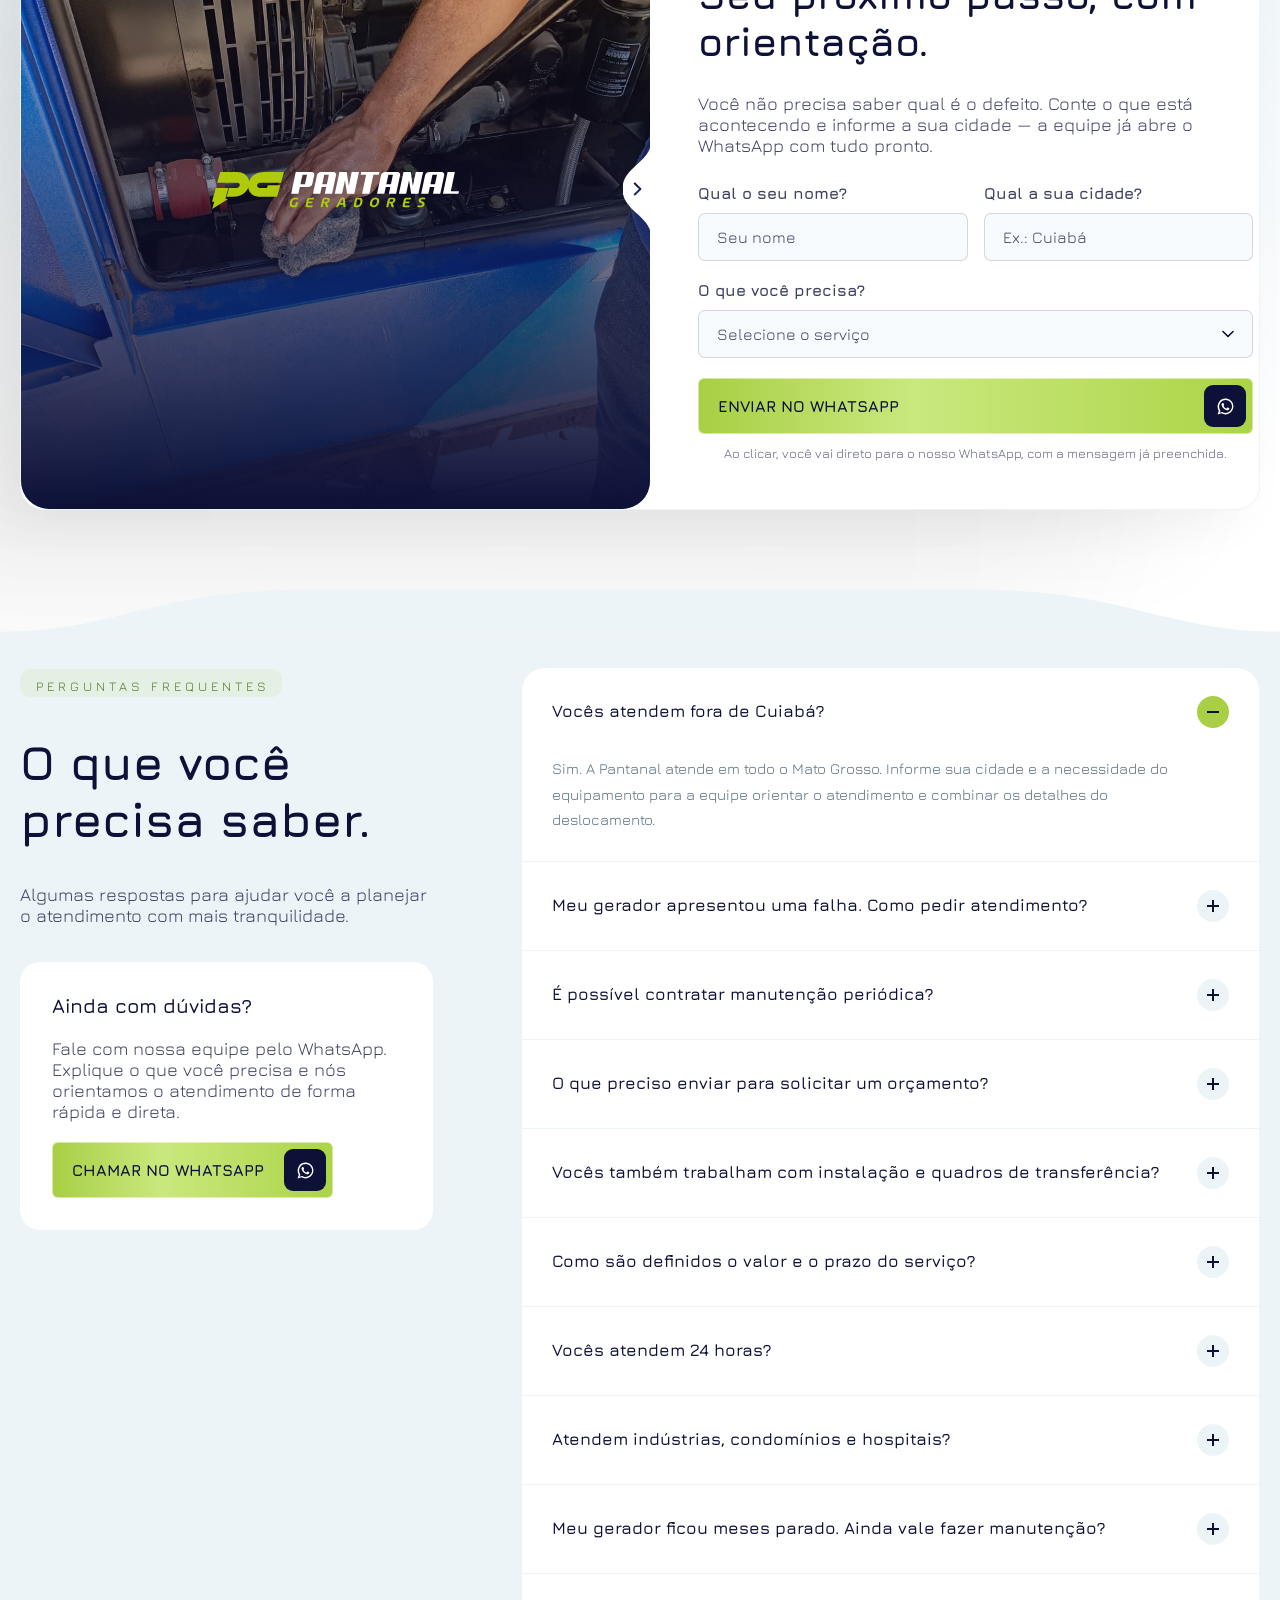
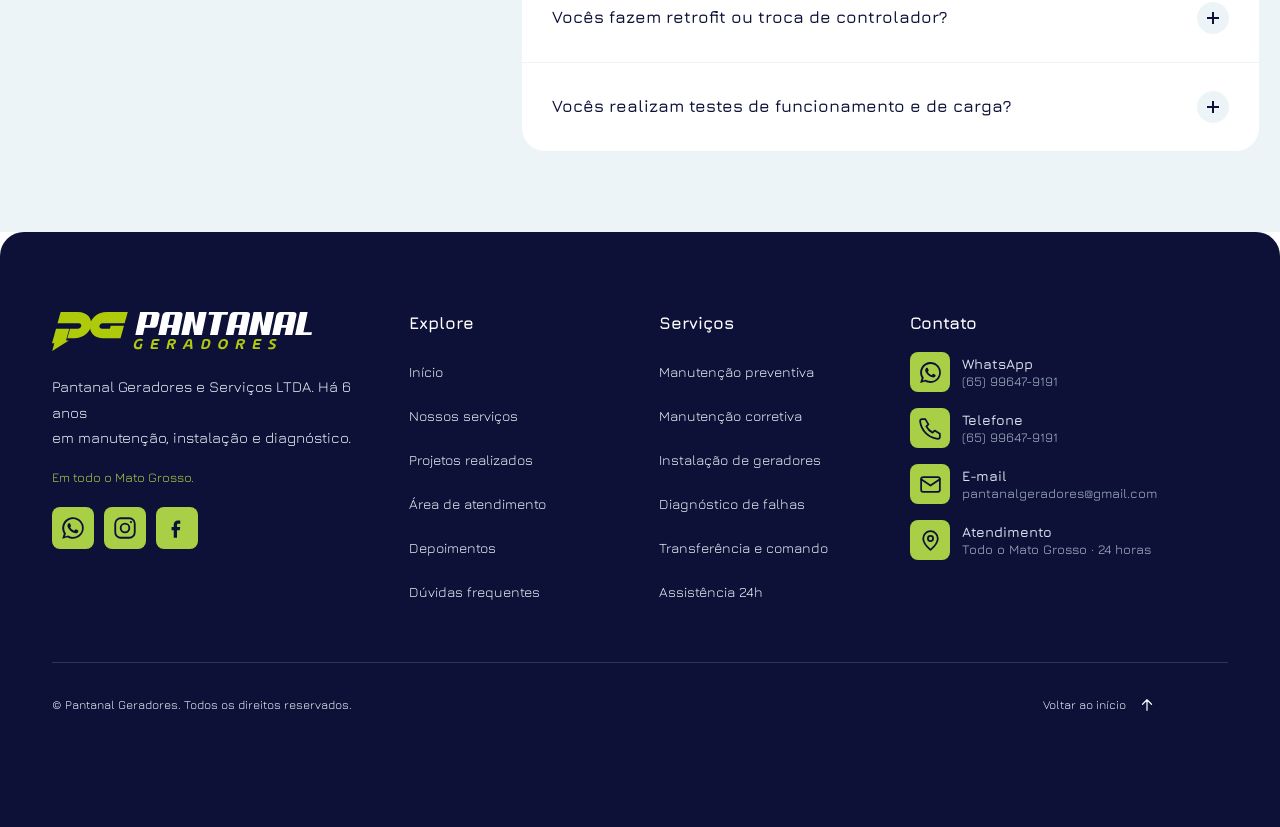
==== commit f836b197: "Legendas do portfólio mais discretas e formulário menos empilhado no celular - Legendas: 14px/600 ->" ====
--- a/index.html
+++ b/index.html
@@ -859,7 +859,7 @@
             <p class="kicker kicker--green trim">Contato</p>
             <h2 class="section-title trim">Seu próximo passo, com orientação.</h2>
           </div>
-          <p class="contato__lead trim">Você não precisa saber qual é o defeito. Conte o que está acontecendo e informe a sua cidade — a equipe já abre o WhatsApp com tudo pronto. Prefere ligar? <a href="tel:+5565996479191">(65) 99647-9191</a>.</p>
+          <p class="contato__lead trim">Você não precisa saber qual é o defeito. Conte o que está acontecendo e informe a sua cidade — a equipe já abre o WhatsApp com tudo pronto.</p>
 
           <form class="contato__form" id="form-contato">
             <div class="campo">
--- a/css/style.css
+++ b/css/style.css
@@ -202,7 +202,7 @@
   margin-inline: auto;
   padding: 20px 16px;
   border-radius: 16px;
-  background: rgba(255, 255, 255, .82);
+  background: rgba(255, 255, 255, .95); /* quase igual ao estado fixo (.96): antes (.82) ficava transparente demais sobre a foto */
 }
 .navbar__logo {
   width: 247.378px; /* tamanho real do SVG: a caixa do Figma cortava as bordas */
@@ -213,8 +213,8 @@
   display: flex;
   align-items: center;
   gap: 20px;
-  font-size: 20px;
-  font-weight: 500;
+  font-size: 18px; /* menor e mais pesado: lê melhor sobre o fundo claro do menu */
+  font-weight: 600;
   white-space: nowrap;
 }
 .navbar__links > li > a { display: block; transition: color .2s; }
@@ -246,7 +246,7 @@
   border-radius: 8px;
   background: var(--lime);
   color: var(--navy);
-  font-weight: 600;
+  font-weight: 700;
   transition: filter .2s;
 }
 @media (hover: hover) and (pointer: fine) {
@@ -260,7 +260,7 @@
   display: inline-flex;
   align-items: center;
   gap: 9px;
-  font-size: 20px;
+  font-size: inherit; /* segue o tamanho dos outros itens do menu */
   color: var(--navy);
   transition: color .2s;
 }
@@ -1195,12 +1195,13 @@
   left: 0;
   right: 0;
   bottom: 0;
-  padding: 36px 18px 14px;
-  background: linear-gradient(transparent, rgba(13, 17, 56, .85));
-  color: var(--white);
-  font-size: 14px;
-  font-weight: 600;
+  padding: 28px 14px 10px;
+  background: linear-gradient(transparent, rgba(13, 17, 56, .7));
+  color: rgba(255, 255, 255, .88);
+  font-size: 12px;
+  font-weight: 500;
   line-height: 1.3;
+  letter-spacing: .01em;
   pointer-events: none;
 }
 .portfolio__foto img { width: 100%; height: 100%; object-fit: cover; transition: scale .6s ease, filter .6s ease; }
@@ -1511,7 +1512,6 @@
   font-size: 18px;
   color: rgba(13, 17, 56, .8);
 }
-.contato__lead a { color: var(--navy); font-weight: 700; white-space: nowrap; }
 /* nome e cidade lado a lado; "o que você precisa" e o botão na largura toda */
 .contato__form {
   display: grid;
@@ -1987,7 +1987,8 @@
 
   /* imagem vertical do Figma: azul em cima para o texto, técnico embaixo */
   .hero {
-    min-height: max(880px, min(1250px, 100vw * 1.5));
+    /* 960 (era 880): com a linha de urgência o texto ficava sobre o capacete do técnico */
+    min-height: max(960px, min(1250px, 100vw * 1.5));
     background-image: url("../assets/img/hero-bg-mobile.webp");
     background-position: bottom center;
   }
@@ -2091,6 +2092,14 @@
   /* mobile: 2 colunas com fotos do mesmo formato */
   .portfolio__grade { grid-template-columns: repeat(2, 1fr); grid-template-rows: none; aspect-ratio: auto; gap: 10px; }
   .portfolio__foto:nth-child(n) { grid-area: auto; aspect-ratio: 4 / 3; border-radius: 12px; }
+  .portfolio__foto figcaption {
+    padding: 18px 8px 6px;
+    font-size: 10px;
+    display: -webkit-box;
+    -webkit-box-orient: vertical;
+    -webkit-line-clamp: 2;
+    overflow: hidden;
+  }
 
   .atendimento { padding-block: 80px; gap: 40px; }
   .atendimento__conteudo { gap: 28px; }
@@ -2120,13 +2129,16 @@
 
   .contato { padding-bottom: 80px; }
   .contato__card { border-radius: 20px; }
-  .contato__visual { height: 200px; padding: 28px; border-radius: 20px; }
-  .contato__form { grid-template-columns: 1fr; }
+  .contato__visual { height: 160px; padding: 28px; border-radius: 20px; }
+  .contato__form { grid-template-columns: 1fr; gap: 16px; }
+  .contato__form-area { padding: 24px 22px 28px; gap: 22px; }
+  .contato__header { gap: 14px; }
+  .contato__header .section-title { font-size: clamp(24px, 7vw, 30px); }
+  .contato__lead { font-size: 15px; }
+  .campo { gap: 8px; }
+  .campo label { font-size: 15px; }
+  .contato__aviso { margin-top: -4px; font-size: 12px; }
   .contato__logo { width: 190px; }
-  .contato__form-area { padding: 28px; gap: 28px; }
-  .contato__header { gap: 24px; }
-  .contato__lead { font-size: 16px; }
-  .campo label { font-size: 16px; }
   .btn--full { padding-left: 14px; font-size: 14px; gap: 10px; } /* em telas estreitas o rótulo não pode empurrar o ícone */
 
   .como-funciona { padding-block: 66px 80px; gap: 40px; } /* o fundo claro de Serviços termina 14px antes (onda), então o espaço visível fica 80px */
